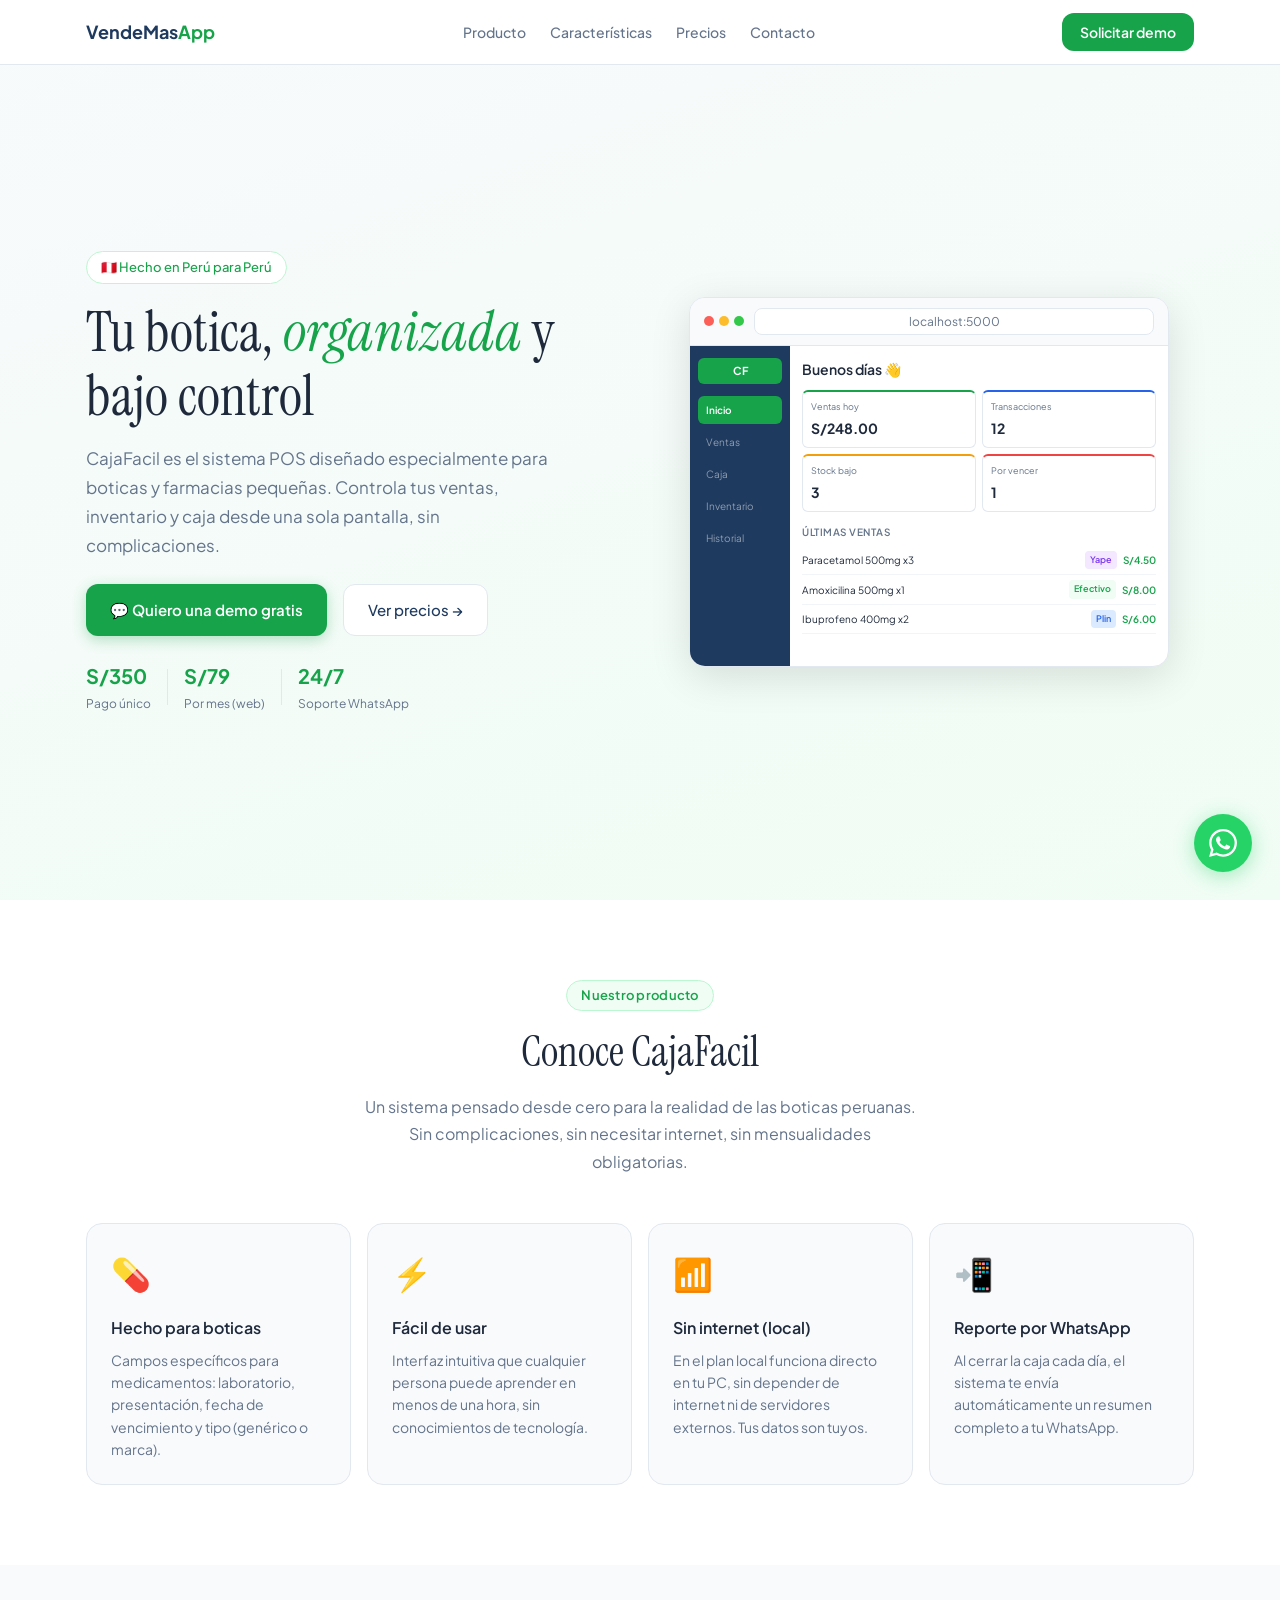
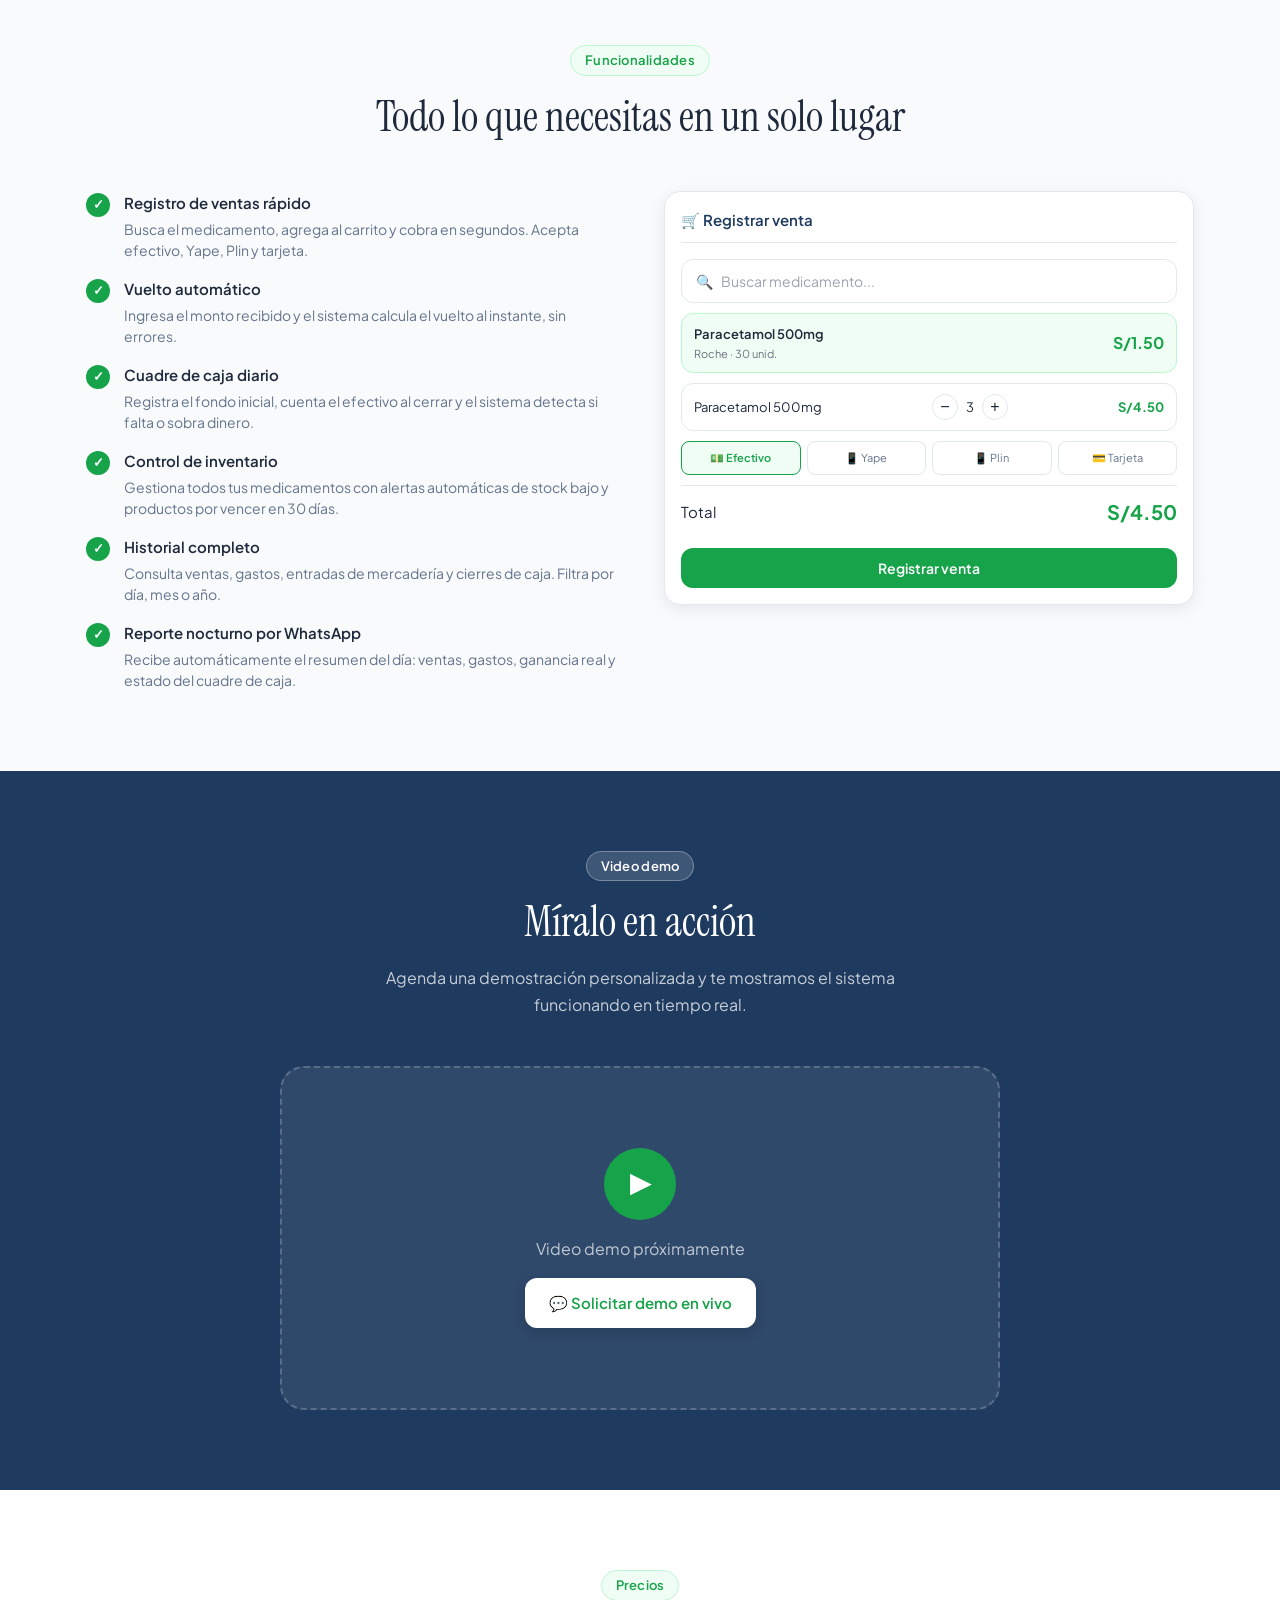
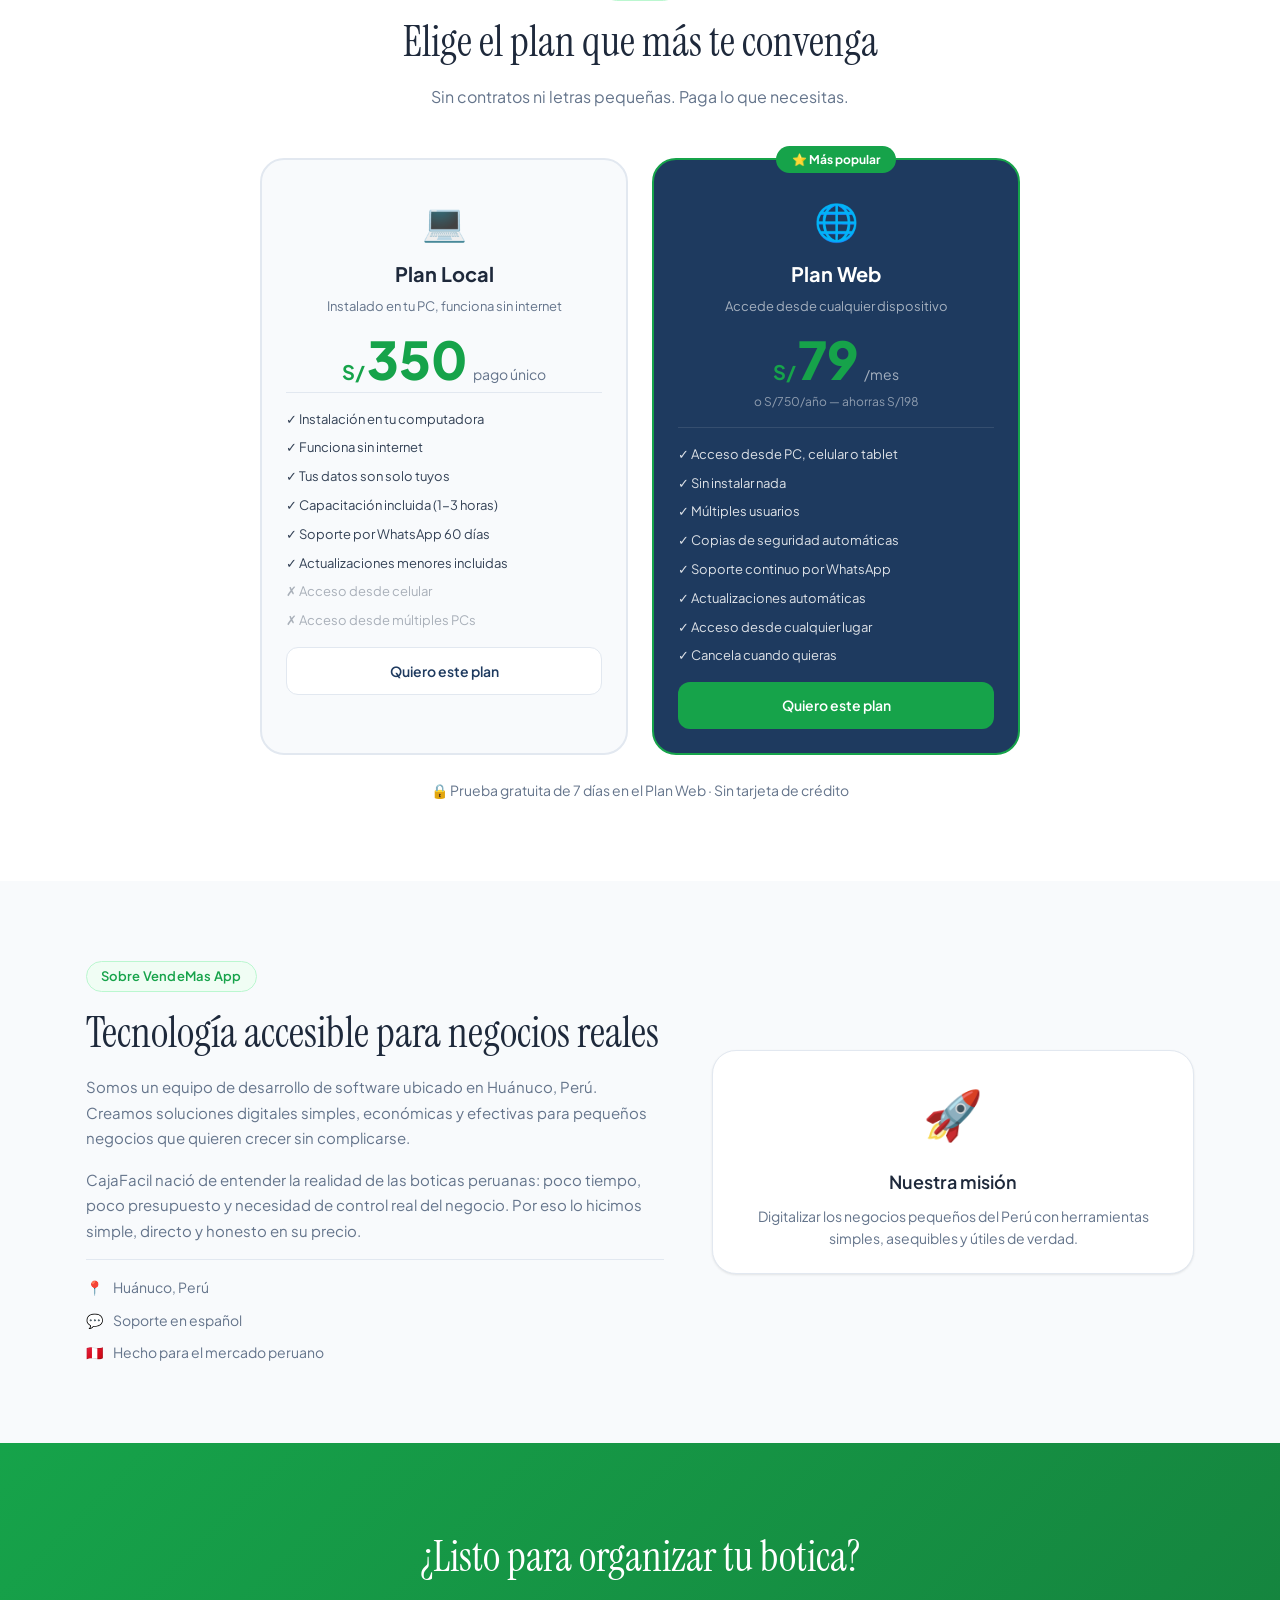
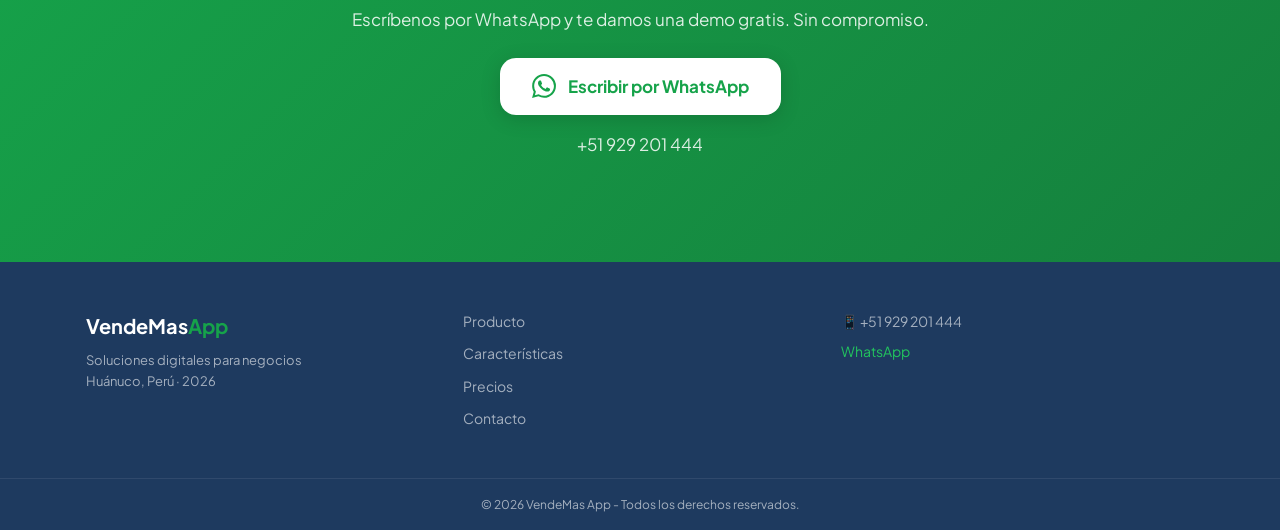
==== index.html @ 5a52ddea "Primer commit, faltan algunas modificasiones en icono, fondo, personalizacion" ====
<!DOCTYPE html>
<html lang="es">
<head>
    <!-- ============================================================
         VendeMas App — Página web principal
         Autor: Josias Rojas Alca
         Descripción: Landing page de VendeMas App para presentar
                      CajaFacil, sus características y planes.
         Última actualización: 2026
    ============================================================ -->
    <meta charset="UTF-8">
    <meta name="viewport" content="width=device-width, initial-scale=1.0">

    <!-- SEO básico -->
    <title>VendeMas App — Soluciones digitales para negocios</title>
    <meta name="description" content="CajaFacil: sistema POS para boticas y farmacias en Perú. Control de ventas, inventario, caja y reportes por WhatsApp. Desde S/350 pago único.">
    <meta name="keywords" content="sistema POS botica, farmacia, software caja, Huanuco, Peru, CajaFacil, VendeMas">
    <meta name="author" content="VendeMas App — Josias Rojas Alca">

    <!-- Open Graph (para compartir en redes sociales) -->
    <meta property="og:title" content="VendeMas App — CajaFacil para Boticas">
    <meta property="og:description" content="Sistema POS para boticas y farmacias. Control total de tu negocio desde S/350.">
    <meta property="og:type" content="website">
    <meta property="og:locale" content="es_PE">

    <!-- Fuentes de Google -->
    <link rel="preconnect" href="https://fonts.googleapis.com">
    <link rel="preconnect" href="https://fonts.gstatic.com" crossorigin>
    <link href="https://fonts.googleapis.com/css2?family=Plus+Jakarta+Sans:wght@400;500;600;700;800&family=Instrument+Serif:ital@0;1&display=swap" rel="stylesheet">

    <!-- Hoja de estilos principal -->
    <link rel="stylesheet" href="style.css">
</head>
<body>

    <!-- ============================================================
         NAVBAR — Barra de navegación fija
         Contiene: logo, links de navegación y botón de contacto
    ============================================================ -->
    <nav class="navbar" id="navbar">
        <div class="nav-contenedor">

            <!-- Logo de VendeMas -->
            <a href="#inicio" class="nav-logo">
                <img src="logo.png" alt="VendeMas App" class="nav-logo-img" onerror="this.style.display='none'">
                <span class="nav-logo-texto">VendeMas<span class="nav-logo-app">App</span></span>
            </a>

            <!-- Links de navegación (ocultos en móvil) -->
            <ul class="nav-links" id="nav-links">
                <li><a href="#producto" class="nav-link">Producto</a></li>
                <li><a href="#caracteristicas" class="nav-link">Características</a></li>
                <li><a href="#precios" class="nav-link">Precios</a></li>
                <li><a href="#contacto" class="nav-link">Contacto</a></li>
            </ul>

            <!-- Botón CTA de la navbar -->
            <a href="https://wa.me/51929201444?text=Hola%2C%20quiero%20saber%20m%C3%A1s%20sobre%20CajaFacil"
               target="_blank"
               class="nav-cta">
                Solicitar demo
            </a>

            <!-- Botón hamburguesa para móvil -->
            <button class="nav-hamburguesa" id="nav-hamburguesa" aria-label="Abrir menú">
                <span></span>
                <span></span>
                <span></span>
            </button>

        </div>
    </nav>


    <!-- ============================================================
         HERO — Sección principal de bienvenida
         Objetivo: captar atención y comunicar propuesta de valor
    ============================================================ -->
    <section class="hero" id="inicio">
        <div class="hero-contenedor">

            <!-- Texto principal -->
            <div class="hero-texto">
                <span class="hero-badge">🇵🇪 Hecho en Perú para Perú</span>
                <h1 class="hero-titulo">
                    Tu botica,
                    <span class="hero-titulo-acento">organizada</span>
                    y bajo control
                </h1>
                <p class="hero-descripcion">
                    CajaFacil es el sistema POS diseñado especialmente para boticas
                    y farmacias pequeñas. Controla tus ventas, inventario y caja
                    desde una sola pantalla, sin complicaciones.
                </p>

                <!-- Botones de acción -->
                <div class="hero-botones">
                    <a href="https://wa.me/51929201444?text=Hola%2C%20quiero%20una%20demo%20de%20CajaFacil"
                       target="_blank"
                       class="btn-primario">
                        💬 Quiero una demo gratis
                    </a>
                    <a href="#precios" class="btn-secundario">
                        Ver precios →
                    </a>
                </div>

                <!-- Estadísticas rápidas -->
                <div class="hero-stats">
                    <div class="hero-stat">
                        <strong>S/350</strong>
                        <span>Pago único</span>
                    </div>
                    <div class="hero-stat-divider"></div>
                    <div class="hero-stat">
                        <strong>S/79</strong>
                        <span>Por mes (web)</span>
                    </div>
                    <div class="hero-stat-divider"></div>
                    <div class="hero-stat">
                        <strong>24/7</strong>
                        <span>Soporte WhatsApp</span>
                    </div>
                </div>
            </div>

            <!-- Imagen / mockup del sistema -->
            <div class="hero-imagen">
                <div class="hero-mockup">
                    <!-- Barra superior del mockup -->
                    <div class="mockup-topbar">
                        <div class="mockup-dots">
                            <span></span><span></span><span></span>
                        </div>
                        <span class="mockup-url">localhost:5000</span>
                    </div>
                    <!-- Contenido del mockup -->
                    <div class="mockup-contenido">
                        <div class="mockup-sidebar">
                            <div class="mockup-logo-sm">CF</div>
                            <div class="mockup-nav-item activo">Inicio</div>
                            <div class="mockup-nav-item">Ventas</div>
                            <div class="mockup-nav-item">Caja</div>
                            <div class="mockup-nav-item">Inventario</div>
                            <div class="mockup-nav-item">Historial</div>
                        </div>
                        <div class="mockup-main">
                            <div class="mockup-header">Buenos días 👋</div>
                            <div class="mockup-cards">
                                <div class="mockup-card verde">
                                    <div class="mockup-card-label">Ventas hoy</div>
                                    <div class="mockup-card-val">S/248.00</div>
                                </div>
                                <div class="mockup-card azul">
                                    <div class="mockup-card-label">Transacciones</div>
                                    <div class="mockup-card-val">12</div>
                                </div>
                                <div class="mockup-card naranja">
                                    <div class="mockup-card-label">Stock bajo</div>
                                    <div class="mockup-card-val">3</div>
                                </div>
                                <div class="mockup-card rojo">
                                    <div class="mockup-card-label">Por vencer</div>
                                    <div class="mockup-card-val">1</div>
                                </div>
                            </div>
                            <div class="mockup-lista-titulo">Últimas ventas</div>
                            <div class="mockup-venta">
                                <span>Paracetamol 500mg x3</span>
                                <span class="mockup-badge yape">Yape</span>
                                <span class="mockup-monto">S/4.50</span>
                            </div>
                            <div class="mockup-venta">
                                <span>Amoxicilina 500mg x1</span>
                                <span class="mockup-badge ef">Efectivo</span>
                                <span class="mockup-monto">S/8.00</span>
                            </div>
                            <div class="mockup-venta">
                                <span>Ibuprofeno 400mg x2</span>
                                <span class="mockup-badge plin">Plin</span>
                                <span class="mockup-monto">S/6.00</span>
                            </div>
                        </div>
                    </div>
                </div>
                <!-- Efecto de brillo detrás del mockup -->
                <div class="hero-glow"></div>
            </div>

        </div>
    </section>


    <!-- ============================================================
         PRODUCTO — Qué es CajaFacil y para quién es
    ============================================================ -->
    <section class="producto" id="producto">
        <div class="seccion-contenedor">

            <div class="seccion-encabezado">
                <span class="seccion-badge">Nuestro producto</span>
                <h2 class="seccion-titulo">Conoce CajaFacil</h2>
                <p class="seccion-descripcion">
                    Un sistema pensado desde cero para la realidad de las boticas peruanas.
                    Sin complicaciones, sin necesitar internet, sin mensualidades obligatorias.
                </p>
            </div>

            <!-- Cards de beneficios principales -->
            <div class="producto-grid">

                <div class="producto-card">
                    <div class="producto-icono">💊</div>
                    <h3>Hecho para boticas</h3>
                    <p>Campos específicos para medicamentos: laboratorio, presentación, fecha de vencimiento y tipo (genérico o marca).</p>
                </div>

                <div class="producto-card">
                    <div class="producto-icono">⚡</div>
                    <h3>Fácil de usar</h3>
                    <p>Interfaz intuitiva que cualquier persona puede aprender en menos de una hora, sin conocimientos de tecnología.</p>
                </div>

                <div class="producto-card">
                    <div class="producto-icono">📶</div>
                    <h3>Sin internet (local)</h3>
                    <p>En el plan local funciona directo en tu PC, sin depender de internet ni de servidores externos. Tus datos son tuyos.</p>
                </div>

                <div class="producto-card">
                    <div class="producto-icono">📲</div>
                    <h3>Reporte por WhatsApp</h3>
                    <p>Al cerrar la caja cada día, el sistema te envía automáticamente un resumen completo a tu WhatsApp.</p>
                </div>

            </div>

        </div>
    </section>


    <!-- ============================================================
         CARACTERÍSTICAS — Lista detallada de funciones
    ============================================================ -->
    <section class="caracteristicas" id="caracteristicas">
        <div class="seccion-contenedor">

            <div class="seccion-encabezado">
                <span class="seccion-badge">Funcionalidades</span>
                <h2 class="seccion-titulo">Todo lo que necesitas en un solo lugar</h2>
            </div>

            <div class="features-grid">

                <!-- Columna izquierda: lista de features -->
                <div class="features-lista">

                    <div class="feature-item">
                        <div class="feature-check">✓</div>
                        <div>
                            <h4>Registro de ventas rápido</h4>
                            <p>Busca el medicamento, agrega al carrito y cobra en segundos. Acepta efectivo, Yape, Plin y tarjeta.</p>
                        </div>
                    </div>

                    <div class="feature-item">
                        <div class="feature-check">✓</div>
                        <div>
                            <h4>Vuelto automático</h4>
                            <p>Ingresa el monto recibido y el sistema calcula el vuelto al instante, sin errores.</p>
                        </div>
                    </div>

                    <div class="feature-item">
                        <div class="feature-check">✓</div>
                        <div>
                            <h4>Cuadre de caja diario</h4>
                            <p>Registra el fondo inicial, cuenta el efectivo al cerrar y el sistema detecta si falta o sobra dinero.</p>
                        </div>
                    </div>

                    <div class="feature-item">
                        <div class="feature-check">✓</div>
                        <div>
                            <h4>Control de inventario</h4>
                            <p>Gestiona todos tus medicamentos con alertas automáticas de stock bajo y productos por vencer en 30 días.</p>
                        </div>
                    </div>

                    <div class="feature-item">
                        <div class="feature-check">✓</div>
                        <div>
                            <h4>Historial completo</h4>
                            <p>Consulta ventas, gastos, entradas de mercadería y cierres de caja. Filtra por día, mes o año.</p>
                        </div>
                    </div>

                    <div class="feature-item">
                        <div class="feature-check">✓</div>
                        <div>
                            <h4>Reporte nocturno por WhatsApp</h4>
                            <p>Recibe automáticamente el resumen del día: ventas, gastos, ganancia real y estado del cuadre de caja.</p>
                        </div>
                    </div>

                </div>

                <!-- Columna derecha: mockup de ventas -->
                <div class="features-mockup">
                    <div class="fm-contenedor">
                        <div class="fm-titulo">🛒 Registrar venta</div>
                        <div class="fm-buscador">
                            <span>🔍</span>
                            <span style="color:#9ca3af">Buscar medicamento...</span>
                        </div>
                        <div class="fm-resultado">
                            <div>
                                <div style="font-weight:600;font-size:13px">Paracetamol 500mg</div>
                                <div style="font-size:11px;color:#6b7280">Roche · 30 unid.</div>
                            </div>
                            <span style="color:#16a34a;font-weight:700">S/1.50</span>
                        </div>
                        <div class="fm-carrito">
                            <div class="fm-item">
                                <span>Paracetamol 500mg</span>
                                <div class="fm-controles">
                                    <button>−</button>
                                    <span>3</span>
                                    <button>+</button>
                                </div>
                                <span style="color:#16a34a;font-weight:700">S/4.50</span>
                            </div>
                        </div>
                        <div class="fm-metodos">
                            <div class="fm-metodo activo">💵 Efectivo</div>
                            <div class="fm-metodo">📱 Yape</div>
                            <div class="fm-metodo">📱 Plin</div>
                            <div class="fm-metodo">💳 Tarjeta</div>
                        </div>
                        <div class="fm-total">
                            <span>Total</span>
                            <strong>S/4.50</strong>
                        </div>
                        <button class="fm-btn">Registrar venta</button>
                    </div>
                </div>

            </div>
        </div>
    </section>


    <!-- ============================================================
         DEMO — Sección de video (placeholder hasta tener video)
    ============================================================ -->
    <section class="demo" id="demo">
        <div class="seccion-contenedor">

            <div class="seccion-encabezado claro">
                <span class="seccion-badge claro">Video demo</span>
                <h2 class="seccion-titulo claro">Míralo en acción</h2>
                <p class="seccion-descripcion claro">
                    Agenda una demostración personalizada y te mostramos
                    el sistema funcionando en tiempo real.
                </p>
            </div>

            <!-- Placeholder del video -->
            <div class="demo-video-wrapper">
                <div class="demo-video-placeholder">
                    <div class="demo-play">▶</div>
                    <p>Video demo próximamente</p>
                    <a href="https://wa.me/51929201444?text=Hola%2C%20quiero%20ver%20una%20demo%20de%20CajaFacil"
                       target="_blank"
                       class="btn-primario claro">
                        💬 Solicitar demo en vivo
                    </a>
                </div>
            </div>

        </div>
    </section>


    <!-- ============================================================
         PRECIOS — Planes disponibles
         Plan Local (pago único) y Plan Web (mensualidad)
    ============================================================ -->
    <section class="precios" id="precios">
        <div class="seccion-contenedor">

            <div class="seccion-encabezado">
                <span class="seccion-badge">Precios</span>
                <h2 class="seccion-titulo">Elige el plan que más te convenga</h2>
                <p class="seccion-descripcion">
                    Sin contratos ni letras pequeñas. Paga lo que necesitas.
                </p>
            </div>

            <div class="precios-grid">

                <!-- Plan Local -->
                <div class="plan-card">
                    <div class="plan-header">
                        <span class="plan-icono">💻</span>
                        <h3 class="plan-nombre">Plan Local</h3>
                        <p class="plan-descripcion">Instalado en tu PC, funciona sin internet</p>
                    </div>
                    <div class="plan-precio">
                        <span class="plan-moneda">S/</span>
                        <span class="plan-monto">350</span>
                        <span class="plan-periodo">pago único</span>
                    </div>
                    <ul class="plan-features">
                        <li>✓ Instalación en tu computadora</li>
                        <li>✓ Funciona sin internet</li>
                        <li>✓ Tus datos son solo tuyos</li>
                        <li>✓ Capacitación incluida (1-3 horas)</li>
                        <li>✓ Soporte por WhatsApp 60 días</li>
                        <li>✓ Actualizaciones menores incluidas</li>
                        <li class="plan-feature-no">✗ Acceso desde celular</li>
                        <li class="plan-feature-no">✗ Acceso desde múltiples PCs</li>
                    </ul>
                    <a href="https://wa.me/51929201444?text=Hola%2C%20quiero%20el%20Plan%20Local%20de%20CajaFacil"
                       target="_blank"
                       class="plan-btn secundario">
                        Quiero este plan
                    </a>
                </div>

                <!-- Plan Web (destacado) -->
                <div class="plan-card destacado">
                    <div class="plan-popular">⭐ Más popular</div>
                    <div class="plan-header">
                        <span class="plan-icono">🌐</span>
                        <h3 class="plan-nombre">Plan Web</h3>
                        <p class="plan-descripcion">Accede desde cualquier dispositivo</p>
                    </div>
                    <div class="plan-precio">
                        <span class="plan-moneda">S/</span>
                        <span class="plan-monto">79</span>
                        <span class="plan-periodo">/mes</span>
                    </div>
                    <div class="plan-anual">o S/750/año — ahorras S/198</div>
                    <ul class="plan-features">
                        <li>✓ Acceso desde PC, celular o tablet</li>
                        <li>✓ Sin instalar nada</li>
                        <li>✓ Múltiples usuarios</li>
                        <li>✓ Copias de seguridad automáticas</li>
                        <li>✓ Soporte continuo por WhatsApp</li>
                        <li>✓ Actualizaciones automáticas</li>
                        <li>✓ Acceso desde cualquier lugar</li>
                        <li>✓ Cancela cuando quieras</li>
                    </ul>
                    <a href="https://wa.me/51929201444?text=Hola%2C%20quiero%20el%20Plan%20Web%20de%20CajaFacil"
                       target="_blank"
                       class="plan-btn primario">
                        Quiero este plan
                    </a>
                </div>

            </div>

            <!-- Nota de garantía -->
            <p class="precios-garantia">
                🔒 Prueba gratuita de 7 días en el Plan Web · Sin tarjeta de crédito
            </p>

        </div>
    </section>


    <!-- ============================================================
         SOBRE NOSOTROS — Quiénes somos
    ============================================================ -->
    <section class="nosotros" id="nosotros">
        <div class="seccion-contenedor">
            <div class="nosotros-grid">

                <div class="nosotros-texto">
                    <span class="seccion-badge">Sobre VendeMas App</span>
                    <h2 class="seccion-titulo">Tecnología accesible para negocios reales</h2>
                    <p>
                        Somos un equipo de desarrollo de software ubicado en Huánuco, Perú.
                        Creamos soluciones digitales simples, económicas y efectivas para
                        pequeños negocios que quieren crecer sin complicarse.
                    </p>
                    <p style="margin-top:16px">
                        CajaFacil nació de entender la realidad de las boticas peruanas:
                        poco tiempo, poco presupuesto y necesidad de control real del negocio.
                        Por eso lo hicimos simple, directo y honesto en su precio.
                    </p>
                    <div class="nosotros-datos">
                        <div class="nosotros-dato">
                            <strong>📍</strong>
                            <span>Huánuco, Perú</span>
                        </div>
                        <div class="nosotros-dato">
                            <strong>💬</strong>
                            <span>Soporte en español</span>
                        </div>
                        <div class="nosotros-dato">
                            <strong>🇵🇪</strong>
                            <span>Hecho para el mercado peruano</span>
                        </div>
                    </div>
                </div>

                <div class="nosotros-visual">
                    <div class="nosotros-card">
                        <div class="nosotros-card-icono">🚀</div>
                        <h4>Nuestra misión</h4>
                        <p>Digitalizar los negocios pequeños del Perú con herramientas simples, asequibles y útiles de verdad.</p>
                    </div>
                </div>

            </div>
        </div>
    </section>


    <!-- ============================================================
         CTA FINAL — Llamada a la acción principal
    ============================================================ -->
    <section class="cta-final" id="contacto">
        <div class="seccion-contenedor">
            <div class="cta-contenido">
                <h2>¿Listo para organizar tu botica?</h2>
                <p>Escríbenos por WhatsApp y te damos una demo gratis. Sin compromiso.</p>
                <a href="https://wa.me/51929201444?text=Hola%2C%20quiero%20saber%20m%C3%A1s%20sobre%20CajaFacil%20para%20mi%20botica"
                   target="_blank"
                   class="cta-whatsapp">
                    <svg width="24" height="24" viewBox="0 0 24 24" fill="currentColor">
                        <path d="M17.472 14.382c-.297-.149-1.758-.867-2.03-.967-.273-.099-.471-.148-.67.15-.197.297-.767.966-.94 1.164-.173.199-.347.223-.644.075-.297-.15-1.255-.463-2.39-1.475-.883-.788-1.48-1.761-1.653-2.059-.173-.297-.018-.458.13-.606.134-.133.298-.347.446-.52.149-.174.198-.298.298-.497.099-.198.05-.371-.025-.52-.075-.149-.669-1.612-.916-2.207-.242-.579-.487-.5-.669-.51-.173-.008-.371-.01-.57-.01-.198 0-.52.074-.792.372-.272.297-1.04 1.016-1.04 2.479 0 1.462 1.065 2.875 1.213 3.074.149.198 2.096 3.2 5.077 4.487.709.306 1.262.489 1.694.625.712.227 1.36.195 1.871.118.571-.085 1.758-.719 2.006-1.413.248-.694.248-1.289.173-1.413-.074-.124-.272-.198-.57-.347m-5.421 7.403h-.004a9.87 9.87 0 01-5.031-1.378l-.361-.214-3.741.982.998-3.648-.235-.374a9.86 9.86 0 01-1.51-5.26c.001-5.45 4.436-9.884 9.888-9.884 2.64 0 5.122 1.03 6.988 2.898a9.825 9.825 0 012.893 6.994c-.003 5.45-4.437 9.884-9.885 9.884m8.413-18.297A11.815 11.815 0 0012.05 0C5.495 0 .16 5.335.157 11.892c0 2.096.547 4.142 1.588 5.945L.057 24l6.305-1.654a11.882 11.882 0 005.683 1.448h.005c6.554 0 11.89-5.335 11.893-11.893a11.821 11.821 0 00-3.48-8.413z"/>
                    </svg>
                    Escribir por WhatsApp
                </a>
                <p class="cta-numero">+51 929 201 444</p>
            </div>
        </div>
    </section>


    <!-- ============================================================
         FOOTER — Pie de página
    ============================================================ -->
    <footer class="footer">
        <div class="footer-contenedor">

            <div class="footer-marca">
                <span class="footer-logo">VendeMas<span>App</span></span>
                <p>Soluciones digitales para negocios</p>
                <p>Huánuco, Perú · 2026</p>
            </div>

            <div class="footer-links">
                <a href="#producto">Producto</a>
                <a href="#caracteristicas">Características</a>
                <a href="#precios">Precios</a>
                <a href="#contacto">Contacto</a>
            </div>

            <div class="footer-contacto">
                <p>📱 +51 929 201 444</p>
                <a href="https://wa.me/51929201444" target="_blank">WhatsApp</a>
            </div>

        </div>
        <div class="footer-copy">
            <p>© 2026 VendeMas App - Todos los derechos reservados.</p>
        </div>
    </footer>


    <!-- Botón flotante de WhatsApp (siempre visible) -->
    <a href="https://wa.me/51929201444?text=Hola%2C%20quiero%20saber%20m%C3%A1s%20sobre%20CajaFacil"
       target="_blank"
       class="whatsapp-flotante"
       aria-label="Contactar por WhatsApp">
        <svg width="28" height="28" viewBox="0 0 24 24" fill="white">
            <path d="M17.472 14.382c-.297-.149-1.758-.867-2.03-.967-.273-.099-.471-.148-.67.15-.197.297-.767.966-.94 1.164-.173.199-.347.223-.644.075-.297-.15-1.255-.463-2.39-1.475-.883-.788-1.48-1.761-1.653-2.059-.173-.297-.018-.458.13-.606.134-.133.298-.347.446-.52.149-.174.198-.298.298-.497.099-.198.05-.371-.025-.52-.075-.149-.669-1.612-.916-2.207-.242-.579-.487-.5-.669-.51-.173-.008-.371-.01-.57-.01-.198 0-.52.074-.792.372-.272.297-1.04 1.016-1.04 2.479 0 1.462 1.065 2.875 1.213 3.074.149.198 2.096 3.2 5.077 4.487.709.306 1.262.489 1.694.625.712.227 1.36.195 1.871.118.571-.085 1.758-.719 2.006-1.413.248-.694.248-1.289.173-1.413-.074-.124-.272-.198-.57-.347m-5.421 7.403h-.004a9.87 9.87 0 01-5.031-1.378l-.361-.214-3.741.982.998-3.648-.235-.374a9.86 9.86 0 01-1.51-5.26c.001-5.45 4.436-9.884 9.888-9.884 2.64 0 5.122 1.03 6.988 2.898a9.825 9.825 0 012.893 6.994c-.003 5.45-4.437 9.884-9.885 9.884m8.413-18.297A11.815 11.815 0 0012.05 0C5.495 0 .16 5.335.157 11.892c0 2.096.547 4.142 1.588 5.945L.057 24l6.305-1.654a11.882 11.882 0 005.683 1.448h.005c6.554 0 11.89-5.335 11.893-11.893a11.821 11.821 0 00-3.48-8.413z"/>
        </svg>
    </a>

    <!-- Script principal -->
    <script src="script.js"></script>

</body>
</html>
---- style.css ----
/* ============================================================
   VendeMas App — Hoja de estilos principal
   Autor: Josias Rojas Alca
   Descripción: Estilos para la landing page de VendeMas App
   Paleta: Verde (#16a34a) + Blanco + Azul marino (#1e3a5f)
   Fuentes: Plus Jakarta Sans (cuerpo) + Instrument Serif (títulos)
============================================================ */


/* ============================================================
   VARIABLES GLOBALES
   Centraliza colores, fuentes y espaciados para fácil mantenimiento
============================================================ */
:root {
    /* Colores principales */
    --verde          : #16a34a;
    --verde-claro    : #22c55e;
    --verde-suave    : #f0fdf4;
    --verde-borde    : #bbf7d0;
    --azul           : #1e3a5f;
    --azul-claro     : #2563eb;
    --blanco         : #ffffff;
    --gris-fondo     : #f8fafc;
    --gris-claro     : #f1f5f9;
    --gris-borde     : #e2e8f0;
    --gris-texto     : #64748b;
    --texto          : #1e293b;
    --texto-claro    : #334155;

    /* Fuentes */
    --fuente-body    : 'Plus Jakarta Sans', sans-serif;
    --fuente-titulo  : 'Instrument Serif', serif;

    /* Espaciados */
    --espacio-xs     : 8px;
    --espacio-sm     : 16px;
    --espacio-md     : 24px;
    --espacio-lg     : 48px;
    --espacio-xl     : 80px;

    /* Bordes */
    --radio-sm       : 8px;
    --radio-md       : 12px;
    --radio-lg       : 16px;
    --radio-xl       : 24px;

    /* Sombras */
    --sombra-sm      : 0 1px 3px rgba(0,0,0,0.06), 0 1px 2px rgba(0,0,0,0.04);
    --sombra-md      : 0 4px 16px rgba(0,0,0,0.08);
    --sombra-lg      : 0 10px 40px rgba(0,0,0,0.12);

    /* Ancho máximo del contenido */
    --max-ancho      : 1140px;
}


/* ============================================================
   RESET Y BASE
============================================================ */
*, *::before, *::after {
    box-sizing : border-box;
    margin     : 0;
    padding    : 0;
}

html {
    font-size         : 16px;
    scroll-behavior   : smooth;
    -webkit-text-size-adjust: 100%;
}

body {
    font-family : var(--fuente-body);
    background  : var(--blanco);
    color       : var(--texto);
    line-height : 1.6;
    overflow-x  : hidden;
}

/* Imágenes responsivas por defecto */
img {
    max-width : 100%;
    height    : auto;
    display   : block;
}

/* Links sin subrayado por defecto */
a {
    text-decoration : none;
    color           : inherit;
}

/* Listas sin estilos por defecto */
ul { list-style: none; }


/* ============================================================
   UTILIDADES GLOBALES
============================================================ */

/* Contenedor centrado con ancho máximo */
.seccion-contenedor {
    max-width : var(--max-ancho);
    margin    : 0 auto;
    padding   : 0 var(--espacio-sm);
}

/* Encabezado de sección centrado */
.seccion-encabezado {
    text-align    : center;
    margin-bottom : var(--espacio-lg);
}

.seccion-badge {
    display         : inline-block;
    background      : var(--verde-suave);
    color           : var(--verde);
    border          : 1px solid var(--verde-borde);
    padding         : 4px 14px;
    border-radius   : 20px;
    font-size       : 13px;
    font-weight     : 600;
    margin-bottom   : var(--espacio-sm);
    letter-spacing  : 0.02em;
}

/* Versión clara para fondos oscuros */
.seccion-badge.claro {
    background : rgba(255,255,255,0.15);
    color      : white;
    border     : 1px solid rgba(255,255,255,0.3);
}

.seccion-titulo {
    font-family   : var(--fuente-titulo);
    font-size     : clamp(28px, 4vw, 42px);
    font-weight   : 400;
    color         : var(--texto);
    line-height   : 1.2;
    margin-bottom : var(--espacio-sm);
}

.seccion-titulo.claro { color: white; }

.seccion-descripcion {
    font-size  : 16px;
    color      : var(--gris-texto);
    max-width  : 560px;
    margin     : 0 auto;
    line-height: 1.7;
}

.seccion-descripcion.claro { color: rgba(255,255,255,0.75); }


/* ============================================================
   NAVBAR — Barra de navegación
============================================================ */
.navbar {
    position         : fixed;
    top              : 0;
    left             : 0;
    right            : 0;
    z-index          : 1000;
    background       : rgba(255,255,255,0.95);
    backdrop-filter  : blur(12px);
    border-bottom    : 1px solid var(--gris-borde);
    transition       : box-shadow 0.3s;
}

/* Sombra cuando se hace scroll */
.navbar.scrolled {
    box-shadow : var(--sombra-md);
}

.nav-contenedor {
    max-width       : var(--max-ancho);
    margin          : 0 auto;
    padding         : 0 var(--espacio-sm);
    height          : 64px;
    display         : flex;
    align-items     : center;
    justify-content : space-between;
    gap             : var(--espacio-md);
}

/* Logo */
.nav-logo {
    display     : flex;
    align-items : center;
    gap         : 10px;
    font-size   : 18px;
    font-weight : 700;
    color       : var(--azul);
    flex-shrink : 0;
}

.nav-logo-img {
    width  : 32px;
    height : 32px;
    object-fit: contain;
}

.nav-logo-app {
    color : var(--verde);
}

/* Links de navegación */
.nav-links {
    display    : flex;
    align-items: center;
    gap        : var(--espacio-md);
}

.nav-link {
    font-size   : 14px;
    font-weight : 500;
    color       : var(--gris-texto);
    transition  : color 0.2s;
}

.nav-link:hover { color: var(--verde); }

/* Botón CTA de la navbar */
.nav-cta {
    background    : var(--verde);
    color         : white;
    padding       : 8px 18px;
    border-radius : var(--radio-md);
    font-size     : 14px;
    font-weight   : 600;
    transition    : background 0.2s, transform 0.1s;
    flex-shrink   : 0;
}

.nav-cta:hover {
    background : var(--verde-claro);
    transform  : translateY(-1px);
}

/* Hamburguesa (solo móvil) */
.nav-hamburguesa {
    display        : none;
    flex-direction : column;
    gap            : 5px;
    background     : none;
    border         : none;
    cursor         : pointer;
    padding        : 4px;
}

.nav-hamburguesa span {
    display       : block;
    width         : 22px;
    height        : 2px;
    background    : var(--texto);
    border-radius : 2px;
    transition    : all 0.3s;
}


/* ============================================================
   HERO — Sección principal
============================================================ */
.hero {
    padding-top : 64px; /* Compensa la navbar fija */
    background  : linear-gradient(160deg, var(--gris-fondo) 0%, var(--verde-suave) 100%);
    min-height  : 100vh;
    display     : flex;
    align-items : center;
}

.hero-contenedor {
    max-width       : var(--max-ancho);
    margin          : 0 auto;
    padding         : var(--espacio-xl) var(--espacio-sm);
    display         : grid;
    grid-template-columns: 1fr 1fr;
    gap             : var(--espacio-lg);
    align-items     : center;
}

/* Badge superior */
.hero-badge {
    display       : inline-block;
    background    : white;
    border        : 1px solid var(--verde-borde);
    color         : var(--verde);
    padding       : 5px 14px;
    border-radius : 20px;
    font-size     : 13px;
    font-weight   : 500;
    margin-bottom : var(--espacio-sm);
}

/* Título principal */
.hero-titulo {
    font-family   : var(--fuente-titulo);
    font-size     : clamp(36px, 5vw, 56px);
    font-weight   : 400;
    line-height   : 1.15;
    color         : var(--texto);
    margin-bottom : var(--espacio-sm);
}

.hero-titulo-acento {
    color              : var(--verde);
    font-style         : italic;
}

/* Descripción */
.hero-descripcion {
    font-size     : 17px;
    color         : var(--gris-texto);
    line-height   : 1.7;
    margin-bottom : var(--espacio-md);
    max-width     : 480px;
}

/* Botones del hero */
.hero-botones {
    display       : flex;
    gap           : var(--espacio-sm);
    margin-bottom : var(--espacio-md);
    flex-wrap     : wrap;
}

/* Botón primario reutilizable */
.btn-primario {
    display       : inline-flex;
    align-items   : center;
    gap           : 8px;
    background    : var(--verde);
    color         : white;
    padding       : 13px 24px;
    border-radius : var(--radio-md);
    font-size     : 15px;
    font-weight   : 600;
    transition    : background 0.2s, transform 0.15s, box-shadow 0.2s;
    box-shadow    : 0 4px 14px rgba(22, 163, 74, 0.3);
}

.btn-primario:hover {
    background : var(--verde-claro);
    transform  : translateY(-2px);
    box-shadow : 0 6px 20px rgba(22, 163, 74, 0.4);
}

/* Versión clara para fondos verdes */
.btn-primario.claro {
    background : white;
    color      : var(--verde);
    box-shadow : 0 4px 14px rgba(0,0,0,0.15);
}

/* Botón secundario reutilizable */
.btn-secundario {
    display       : inline-flex;
    align-items   : center;
    gap           : 6px;
    background    : white;
    color         : var(--azul);
    padding       : 13px 24px;
    border-radius : var(--radio-md);
    font-size     : 15px;
    font-weight   : 500;
    border        : 1.5px solid var(--gris-borde);
    transition    : all 0.2s;
}

.btn-secundario:hover {
    border-color : var(--verde);
    color        : var(--verde);
    transform    : translateY(-1px);
}

/* Stats debajo de los botones */
.hero-stats {
    display     : flex;
    align-items : center;
    gap         : var(--espacio-sm);
    flex-wrap   : wrap;
}

.hero-stat {
    display        : flex;
    flex-direction : column;
    gap            : 2px;
}

.hero-stat strong {
    font-size   : 20px;
    font-weight : 700;
    color       : var(--verde);
}

.hero-stat span {
    font-size : 12px;
    color     : var(--gris-texto);
}

.hero-stat-divider {
    width      : 1px;
    height     : 36px;
    background : var(--gris-borde);
}

/* Imagen / mockup del hero */
.hero-imagen {
    position : relative;
    display  : flex;
    justify-content: center;
}

/* Mockup del sistema */
.hero-mockup {
    background    : white;
    border-radius : var(--radio-lg);
    box-shadow    : var(--sombra-lg);
    overflow      : hidden;
    width         : 100%;
    max-width     : 480px;
    border        : 1px solid var(--gris-borde);
    position      : relative;
    z-index       : 1;
}

.mockup-topbar {
    background  : var(--gris-fondo);
    padding     : 10px 14px;
    display     : flex;
    align-items : center;
    gap         : 10px;
    border-bottom: 1px solid var(--gris-borde);
}

.mockup-dots {
    display : flex;
    gap     : 5px;
}

.mockup-dots span {
    width         : 10px;
    height        : 10px;
    border-radius : 50%;
    background    : var(--gris-borde);
}

.mockup-dots span:nth-child(1) { background: #fc5f57; }
.mockup-dots span:nth-child(2) { background: #fdbc2c; }
.mockup-dots span:nth-child(3) { background: #34c84a; }

.mockup-url {
    font-size : 12px;
    color     : var(--gris-texto);
    background: white;
    padding   : 3px 10px;
    border-radius: var(--radio-sm);
    border    : 1px solid var(--gris-borde);
    flex      : 1;
    text-align: center;
}

.mockup-contenido {
    display : flex;
    height  : 320px;
}

/* Sidebar del mockup */
.mockup-sidebar {
    width      : 100px;
    background : var(--azul);
    padding    : 12px 8px;
    display    : flex;
    flex-direction: column;
    gap        : 4px;
    flex-shrink: 0;
}

.mockup-logo-sm {
    background    : var(--verde);
    color         : white;
    font-size     : 11px;
    font-weight   : 700;
    padding       : 4px 6px;
    border-radius : 6px;
    text-align    : center;
    margin-bottom : 8px;
}

.mockup-nav-item {
    font-size     : 10px;
    color         : rgba(255,255,255,0.5);
    padding       : 6px 8px;
    border-radius : 6px;
    cursor        : pointer;
}

.mockup-nav-item.activo {
    background : var(--verde);
    color      : white;
    font-weight: 600;
}

/* Área principal del mockup */
.mockup-main {
    flex    : 1;
    padding : 12px;
    overflow: hidden;
}

.mockup-header {
    font-size     : 14px;
    font-weight   : 600;
    color         : var(--texto);
    margin-bottom : 10px;
}

.mockup-cards {
    display               : grid;
    grid-template-columns : 1fr 1fr;
    gap                   : 6px;
    margin-bottom         : 12px;
}

.mockup-card {
    padding       : 8px;
    border-radius : 6px;
    border        : 1px solid var(--gris-borde);
}

.mockup-card.verde { border-top: 2px solid var(--verde); }
.mockup-card.azul  { border-top: 2px solid var(--azul-claro); }
.mockup-card.naranja{ border-top: 2px solid #f59e0b; }
.mockup-card.rojo  { border-top: 2px solid #ef4444; }

.mockup-card-label {
    font-size : 9px;
    color     : var(--gris-texto);
}

.mockup-card-val {
    font-size   : 14px;
    font-weight : 700;
    color       : var(--texto);
    margin-top  : 2px;
}

.mockup-lista-titulo {
    font-size     : 10px;
    font-weight   : 600;
    color         : var(--gris-texto);
    text-transform: uppercase;
    letter-spacing: 0.05em;
    margin-bottom : 6px;
}

.mockup-venta {
    display         : flex;
    justify-content : space-between;
    align-items     : center;
    padding         : 5px 0;
    border-bottom   : 1px solid var(--gris-claro);
    font-size       : 10px;
    gap             : 6px;
}

.mockup-venta span:first-child {
    flex      : 1;
    color     : var(--texto);
    white-space: nowrap;
    overflow  : hidden;
    text-overflow: ellipsis;
}

.mockup-badge {
    font-size     : 9px;
    padding       : 2px 5px;
    border-radius : 4px;
    font-weight   : 600;
    white-space   : nowrap;
}

.mockup-badge.yape { background: #f3e8ff; color: #7c3aed; }
.mockup-badge.ef   { background: var(--verde-suave); color: var(--verde); }
.mockup-badge.plin { background: #dbeafe; color: var(--azul-claro); }

.mockup-monto {
    font-weight : 600;
    color       : var(--verde);
    white-space : nowrap;
}

/* Brillo detrás del mockup */
.hero-glow {
    position      : absolute;
    width         : 300px;
    height        : 300px;
    background    : radial-gradient(circle, rgba(22,163,74,0.15) 0%, transparent 70%);
    border-radius : 50%;
    top           : 50%;
    left          : 50%;
    transform     : translate(-50%, -50%);
    z-index       : 0;
    pointer-events: none;
}


/* ============================================================
   PRODUCTO — Qué es CajaFacil
============================================================ */
.producto {
    padding : var(--espacio-xl) 0;
    background: white;
}

.producto-grid {
    display               : grid;
    grid-template-columns : repeat(4, 1fr);
    gap                   : var(--espacio-sm);
}

.producto-card {
    background    : var(--gris-fondo);
    border        : 1px solid var(--gris-borde);
    border-radius : var(--radio-lg);
    padding       : var(--espacio-md);
    transition    : transform 0.2s, box-shadow 0.2s, border-color 0.2s;
}

.producto-card:hover {
    transform     : translateY(-4px);
    box-shadow    : var(--sombra-md);
    border-color  : var(--verde-borde);
}

.producto-icono {
    font-size     : 32px;
    margin-bottom : var(--espacio-sm);
}

.producto-card h3 {
    font-size     : 16px;
    font-weight   : 600;
    color         : var(--texto);
    margin-bottom : 8px;
}

.producto-card p {
    font-size  : 14px;
    color      : var(--gris-texto);
    line-height: 1.6;
}


/* ============================================================
   CARACTERÍSTICAS — Lista de funciones
============================================================ */
.caracteristicas {
    padding    : var(--espacio-xl) 0;
    background : var(--gris-fondo);
}

.features-grid {
    display               : grid;
    grid-template-columns : 1fr 1fr;
    gap                   : var(--espacio-lg);
    align-items           : start;
}

/* Lista de features */
.features-lista {
    display        : flex;
    flex-direction : column;
    gap            : var(--espacio-sm);
}

.feature-item {
    display    : flex;
    gap        : 14px;
    align-items: flex-start;
}

.feature-check {
    width          : 24px;
    height         : 24px;
    background     : var(--verde);
    color          : white;
    border-radius  : 50%;
    display        : flex;
    align-items    : center;
    justify-content: center;
    font-size      : 13px;
    font-weight    : 700;
    flex-shrink    : 0;
    margin-top     : 2px;
}

.feature-item h4 {
    font-size     : 15px;
    font-weight   : 600;
    color         : var(--texto);
    margin-bottom : 4px;
}

.feature-item p {
    font-size  : 14px;
    color      : var(--gris-texto);
    line-height: 1.5;
}

/* Mockup de ventas */
.features-mockup {
    position : sticky;
    top      : 80px;
}

.fm-contenedor {
    background    : white;
    border        : 1px solid var(--gris-borde);
    border-radius : var(--radio-lg);
    padding       : var(--espacio-sm);
    box-shadow    : var(--sombra-md);
}

.fm-titulo {
    font-size     : 15px;
    font-weight   : 600;
    color         : var(--azul);
    margin-bottom : var(--espacio-sm);
    padding-bottom: 10px;
    border-bottom : 1px solid var(--gris-borde);
}

.fm-buscador {
    display       : flex;
    align-items   : center;
    gap           : 8px;
    border        : 1.5px solid var(--gris-borde);
    border-radius : var(--radio-md);
    padding       : 10px 14px;
    font-size     : 14px;
    margin-bottom : 10px;
    color         : var(--gris-texto);
}

.fm-resultado {
    display         : flex;
    justify-content : space-between;
    align-items     : center;
    padding         : 10px 12px;
    background      : var(--verde-suave);
    border          : 1px solid var(--verde-borde);
    border-radius   : var(--radio-md);
    margin-bottom   : 10px;
    cursor          : pointer;
}

.fm-carrito {
    border        : 1px solid var(--gris-borde);
    border-radius : var(--radio-md);
    padding       : 10px 12px;
    margin-bottom : 10px;
}

.fm-item {
    display         : flex;
    justify-content : space-between;
    align-items     : center;
    font-size       : 13px;
    gap             : 10px;
}

.fm-controles {
    display    : flex;
    align-items: center;
    gap        : 8px;
}

.fm-controles button {
    width         : 26px;
    height        : 26px;
    border        : 1.5px solid var(--gris-borde);
    border-radius : 50%;
    background    : white;
    cursor        : pointer;
    font-size     : 16px;
    display       : flex;
    align-items   : center;
    justify-content: center;
    color         : var(--texto);
}

.fm-metodos {
    display  : grid;
    grid-template-columns: repeat(4, 1fr);
    gap      : 6px;
    margin-bottom: 10px;
}

.fm-metodo {
    font-size     : 11px;
    padding       : 7px 4px;
    border        : 1.5px solid var(--gris-borde);
    border-radius : var(--radio-sm);
    text-align    : center;
    cursor        : pointer;
    color         : var(--gris-texto);
    transition    : all 0.15s;
}

.fm-metodo.activo {
    border-color : var(--verde);
    background   : var(--verde-suave);
    color        : var(--verde);
    font-weight  : 600;
}

.fm-total {
    display         : flex;
    justify-content : space-between;
    align-items     : center;
    padding         : 10px 0;
    border-top      : 1px solid var(--gris-borde);
    margin-bottom   : 10px;
    font-size       : 15px;
}

.fm-total strong {
    font-size  : 20px;
    font-weight: 700;
    color      : var(--verde);
}

.fm-btn {
    width         : 100%;
    padding       : 11px;
    background    : var(--verde);
    color         : white;
    border        : none;
    border-radius : var(--radio-md);
    font-size     : 14px;
    font-weight   : 600;
    cursor        : pointer;
    transition    : background 0.2s;
    font-family   : var(--fuente-body);
}

.fm-btn:hover { background: var(--verde-claro); }


/* ============================================================
   DEMO — Video placeholder
============================================================ */
.demo {
    padding    : var(--espacio-xl) 0;
    background : var(--azul);
}

.demo-video-wrapper {
    max-width  : 720px;
    margin     : 0 auto;
}

.demo-video-placeholder {
    background    : rgba(255,255,255,0.08);
    border        : 2px dashed rgba(255,255,255,0.2);
    border-radius : var(--radio-xl);
    padding       : var(--espacio-xl);
    text-align    : center;
    color         : white;
}

.demo-play {
    width          : 72px;
    height         : 72px;
    background     : var(--verde);
    border-radius  : 50%;
    display        : flex;
    align-items    : center;
    justify-content: center;
    font-size      : 28px;
    margin         : 0 auto var(--espacio-sm);
    cursor         : pointer;
    transition     : transform 0.2s;
}

.demo-play:hover { transform: scale(1.08); }

.demo-video-placeholder p {
    color         : rgba(255,255,255,0.7);
    margin-bottom : var(--espacio-sm);
    font-size     : 16px;
}


/* ============================================================
   PRECIOS — Planes
============================================================ */
.precios {
    padding    : var(--espacio-xl) 0;
    background : white;
}

.precios-grid {
    display               : grid;
    grid-template-columns : 1fr 1fr;
    gap                   : var(--espacio-md);
    max-width             : 760px;
    margin                : 0 auto;
}

/* Card de plan */
.plan-card {
    background    : var(--gris-fondo);
    border        : 2px solid var(--gris-borde);
    border-radius : var(--radio-xl);
    padding       : var(--espacio-md);
    position      : relative;
    transition    : transform 0.2s, box-shadow 0.2s;
}

.plan-card:hover {
    transform  : translateY(-4px);
    box-shadow : var(--sombra-lg);
}

/* Card destacada (Plan Web) */
.plan-card.destacado {
    background   : var(--azul);
    border-color : var(--verde);
}

.plan-popular {
    position      : absolute;
    top           : -14px;
    left          : 50%;
    transform     : translateX(-50%);
    background    : var(--verde);
    color         : white;
    font-size     : 12px;
    font-weight   : 700;
    padding       : 4px 16px;
    border-radius : 20px;
    white-space   : nowrap;
}

.plan-header {
    text-align    : center;
    margin-bottom : var(--espacio-sm);
    padding-top   : 8px;
}

.plan-icono {
    font-size     : 36px;
    display       : block;
    margin-bottom : 8px;
}

.plan-nombre {
    font-size     : 20px;
    font-weight   : 700;
    color         : var(--texto);
    margin-bottom : 6px;
}

.plan-card.destacado .plan-nombre { color: white; }

.plan-descripcion {
    font-size : 13px;
    color     : var(--gris-texto);
}

.plan-card.destacado .plan-descripcion { color: rgba(255,255,255,0.6); }

/* Precio */
.plan-precio {
    text-align    : center;
    margin-bottom : 4px;
    display       : flex;
    align-items   : baseline;
    justify-content: center;
    gap           : 2px;
}

.plan-moneda {
    font-size   : 20px;
    font-weight : 700;
    color       : var(--verde);
}

.plan-monto {
    font-size   : 52px;
    font-weight : 800;
    color       : var(--verde);
    line-height : 1;
}

.plan-periodo {
    font-size : 14px;
    color     : var(--gris-texto);
    margin-left: 4px;
}

.plan-card.destacado .plan-periodo { color: rgba(255,255,255,0.6); }

.plan-anual {
    text-align    : center;
    font-size     : 12px;
    color         : rgba(255,255,255,0.5);
    margin-bottom : var(--espacio-sm);
}

/* Lista de features del plan */
.plan-features {
    display        : flex;
    flex-direction : column;
    gap            : 8px;
    margin-bottom  : var(--espacio-sm);
    padding-top    : var(--espacio-sm);
    border-top     : 1px solid var(--gris-borde);
}

.plan-card.destacado .plan-features { border-top-color: rgba(255,255,255,0.1); }

.plan-features li {
    font-size  : 13px;
    color      : var(--texto-claro);
    display    : flex;
    gap        : 8px;
    align-items: flex-start;
}

.plan-card.destacado .plan-features li { color: rgba(255,255,255,0.85); }

.plan-feature-no {
    opacity: 0.4;
}

/* Botones de los planes */
.plan-btn {
    display       : block;
    text-align    : center;
    padding       : 12px;
    border-radius : var(--radio-md);
    font-size     : 14px;
    font-weight   : 600;
    transition    : all 0.2s;
}

.plan-btn.primario {
    background : var(--verde);
    color      : white;
}

.plan-btn.primario:hover {
    background : var(--verde-claro);
    transform  : translateY(-1px);
}

.plan-btn.secundario {
    background : white;
    color      : var(--azul);
    border     : 1.5px solid var(--gris-borde);
}

.plan-btn.secundario:hover {
    border-color : var(--verde);
    color        : var(--verde);
}

/* Nota de garantía */
.precios-garantia {
    text-align  : center;
    margin-top  : var(--espacio-md);
    font-size   : 14px;
    color       : var(--gris-texto);
}


/* ============================================================
   SOBRE NOSOTROS
============================================================ */
.nosotros {
    padding    : var(--espacio-xl) 0;
    background : var(--gris-fondo);
}

.nosotros-grid {
    display               : grid;
    grid-template-columns : 1.2fr 1fr;
    gap                   : var(--espacio-lg);
    align-items           : center;
}

.nosotros-texto .seccion-titulo {
    text-align : left;
    margin-bottom: var(--espacio-sm);
}

.nosotros-texto p {
    font-size  : 15px;
    color      : var(--gris-texto);
    line-height: 1.7;
}

.nosotros-datos {
    display        : flex;
    flex-direction : column;
    gap            : 10px;
    margin-top     : var(--espacio-sm);
    padding-top    : var(--espacio-sm);
    border-top     : 1px solid var(--gris-borde);
}

.nosotros-dato {
    display    : flex;
    align-items: center;
    gap        : 10px;
    font-size  : 14px;
    color      : var(--gris-texto);
}

.nosotros-card {
    background    : white;
    border        : 1px solid var(--gris-borde);
    border-radius : var(--radio-xl);
    padding       : var(--espacio-md);
    text-align    : center;
    box-shadow    : var(--sombra-sm);
}

.nosotros-card-icono {
    font-size     : 48px;
    margin-bottom : var(--espacio-sm);
}

.nosotros-card h4 {
    font-size     : 18px;
    font-weight   : 600;
    color         : var(--texto);
    margin-bottom : 8px;
}

.nosotros-card p {
    font-size  : 14px;
    color      : var(--gris-texto);
    line-height: 1.6;
}


/* ============================================================
   CTA FINAL
============================================================ */
.cta-final {
    padding    : var(--espacio-xl) 0;
    background : linear-gradient(135deg, var(--verde) 0%, #15803d 100%);
}

.cta-contenido {
    text-align : center;
    color      : white;
}

.cta-contenido h2 {
    font-family   : var(--fuente-titulo);
    font-size     : clamp(28px, 4vw, 42px);
    font-weight   : 400;
    margin-bottom : var(--espacio-sm);
}

.cta-contenido p {
    font-size     : 17px;
    opacity       : 0.85;
    margin-bottom : var(--espacio-md);
}

/* Botón de WhatsApp grande */
.cta-whatsapp {
    display       : inline-flex;
    align-items   : center;
    gap           : 12px;
    background    : white;
    color         : var(--verde);
    padding       : 15px 32px;
    border-radius : var(--radio-lg);
    font-size     : 17px;
    font-weight   : 700;
    transition    : transform 0.2s, box-shadow 0.2s;
    box-shadow    : 0 4px 20px rgba(0,0,0,0.15);
}

.cta-whatsapp:hover {
    transform  : translateY(-3px);
    box-shadow : 0 8px 30px rgba(0,0,0,0.2);
}

.cta-numero {
    margin-top : var(--espacio-sm);
    font-size  : 16px;
    opacity    : 0.7;
}


/* ============================================================
   FOOTER
============================================================ */
.footer {
    background : var(--azul);
    color      : rgba(255,255,255,0.6);
    padding-top: var(--espacio-lg);
}

.footer-contenedor {
    max-width       : var(--max-ancho);
    margin          : 0 auto;
    padding         : 0 var(--espacio-sm) var(--espacio-lg);
    display         : grid;
    grid-template-columns: 1fr 1fr 1fr;
    gap             : var(--espacio-md);
}

.footer-logo {
    font-size   : 20px;
    font-weight : 700;
    color       : white;
    display     : block;
    margin-bottom: 8px;
}

.footer-logo span { color: var(--verde); }

.footer-marca p {
    font-size  : 13px;
    line-height: 1.6;
}

.footer-links {
    display        : flex;
    flex-direction : column;
    gap            : 10px;
}

.footer-links a {
    font-size  : 14px;
    transition : color 0.2s;
}

.footer-links a:hover { color: white; }

.footer-contacto {
    display        : flex;
    flex-direction : column;
    gap            : 8px;
    font-size      : 14px;
}

.footer-contacto a {
    color      : var(--verde-claro);
    transition : color 0.2s;
}

.footer-contacto a:hover { color: white; }

.footer-copy {
    border-top : 1px solid rgba(255,255,255,0.08);
    padding    : var(--espacio-sm);
    text-align : center;
    font-size  : 12px;
}


/* ============================================================
   BOTÓN FLOTANTE DE WHATSAPP
============================================================ */
.whatsapp-flotante {
    position      : fixed;
    bottom        : 28px;
    right         : 28px;
    width         : 58px;
    height        : 58px;
    background    : #25d366;
    border-radius : 50%;
    display       : flex;
    align-items   : center;
    justify-content: center;
    box-shadow    : 0 4px 20px rgba(37, 211, 102, 0.4);
    z-index       : 999;
    transition    : transform 0.2s, box-shadow 0.2s;
}

.whatsapp-flotante:hover {
    transform  : scale(1.1);
    box-shadow : 0 6px 28px rgba(37, 211, 102, 0.5);
}


/* ============================================================
   ANIMACIONES DE ENTRADA
   Se activan con la clase .visible agregada por el JS
============================================================ */
.animar {
    opacity   : 0;
    transform : translateY(24px);
    transition: opacity 0.6s ease, transform 0.6s ease;
}

.animar.visible {
    opacity   : 1;
    transform : translateY(0);
}

/* Delay escalonado para grupos de elementos */
.animar-delay-1 { transition-delay: 0.1s; }
.animar-delay-2 { transition-delay: 0.2s; }
.animar-delay-3 { transition-delay: 0.3s; }
.animar-delay-4 { transition-delay: 0.4s; }


/* ============================================================
   RESPONSIVE — Tablet (max 1024px)
============================================================ */
@media (max-width: 1024px) {

    .hero-contenedor {
        grid-template-columns : 1fr;
        text-align            : center;
    }

    .hero-descripcion { max-width: 100%; }

    .hero-botones {
        justify-content : center;
    }

    .hero-stats {
        justify-content : center;
    }

    .hero-imagen {
        order : -1;
    }

    .hero-mockup {
        max-width : 360px;
        margin    : 0 auto;
    }

    .producto-grid {
        grid-template-columns : repeat(2, 1fr);
    }

    .features-grid {
        grid-template-columns : 1fr;
    }

    .features-mockup {
        position : static;
        max-width: 480px;
        margin   : 0 auto;
    }

    .nosotros-grid {
        grid-template-columns : 1fr;
    }

    .nosotros-texto .seccion-titulo {
        text-align : center;
    }
}


/* ============================================================
   RESPONSIVE — Móvil (max 768px)
============================================================ */
@media (max-width: 768px) {

    /* Navbar móvil */
    .nav-links {
        display        : none;
        position       : absolute;
        top            : 64px;
        left           : 0;
        right          : 0;
        background     : white;
        flex-direction : column;
        padding        : var(--espacio-sm);
        border-bottom  : 1px solid var(--gris-borde);
        box-shadow     : var(--sombra-md);
        gap            : 4px;
    }

    /* Menú abierto en móvil */
    .nav-links.abierto {
        display : flex;
    }

    .nav-link {
        padding       : 10px 12px;
        border-radius : var(--radio-sm);
        font-size     : 15px;
    }

    .nav-link:hover { background: var(--gris-fondo); }

    .nav-cta    { display: none; }
    .nav-hamburguesa { display: flex; }

    /* Precios */
    .precios-grid {
        grid-template-columns : 1fr;
        max-width             : 400px;
        margin                : 0 auto;
    }

    /* Footer */
    .footer-contenedor {
        grid-template-columns : 1fr;
        gap                   : var(--espacio-sm);
    }

    /* Producto */
    .producto-grid {
        grid-template-columns : 1fr;
    }

    /* Hero mockup más pequeño */
    .hero-mockup {
        max-width : 300px;
    }

    .mockup-contenido {
        height : 260px;
    }

    /* WhatsApp flotante más pequeño */
    .whatsapp-flotante {
        width  : 50px;
        height : 50px;
        bottom : 20px;
        right  : 20px;
    }
}
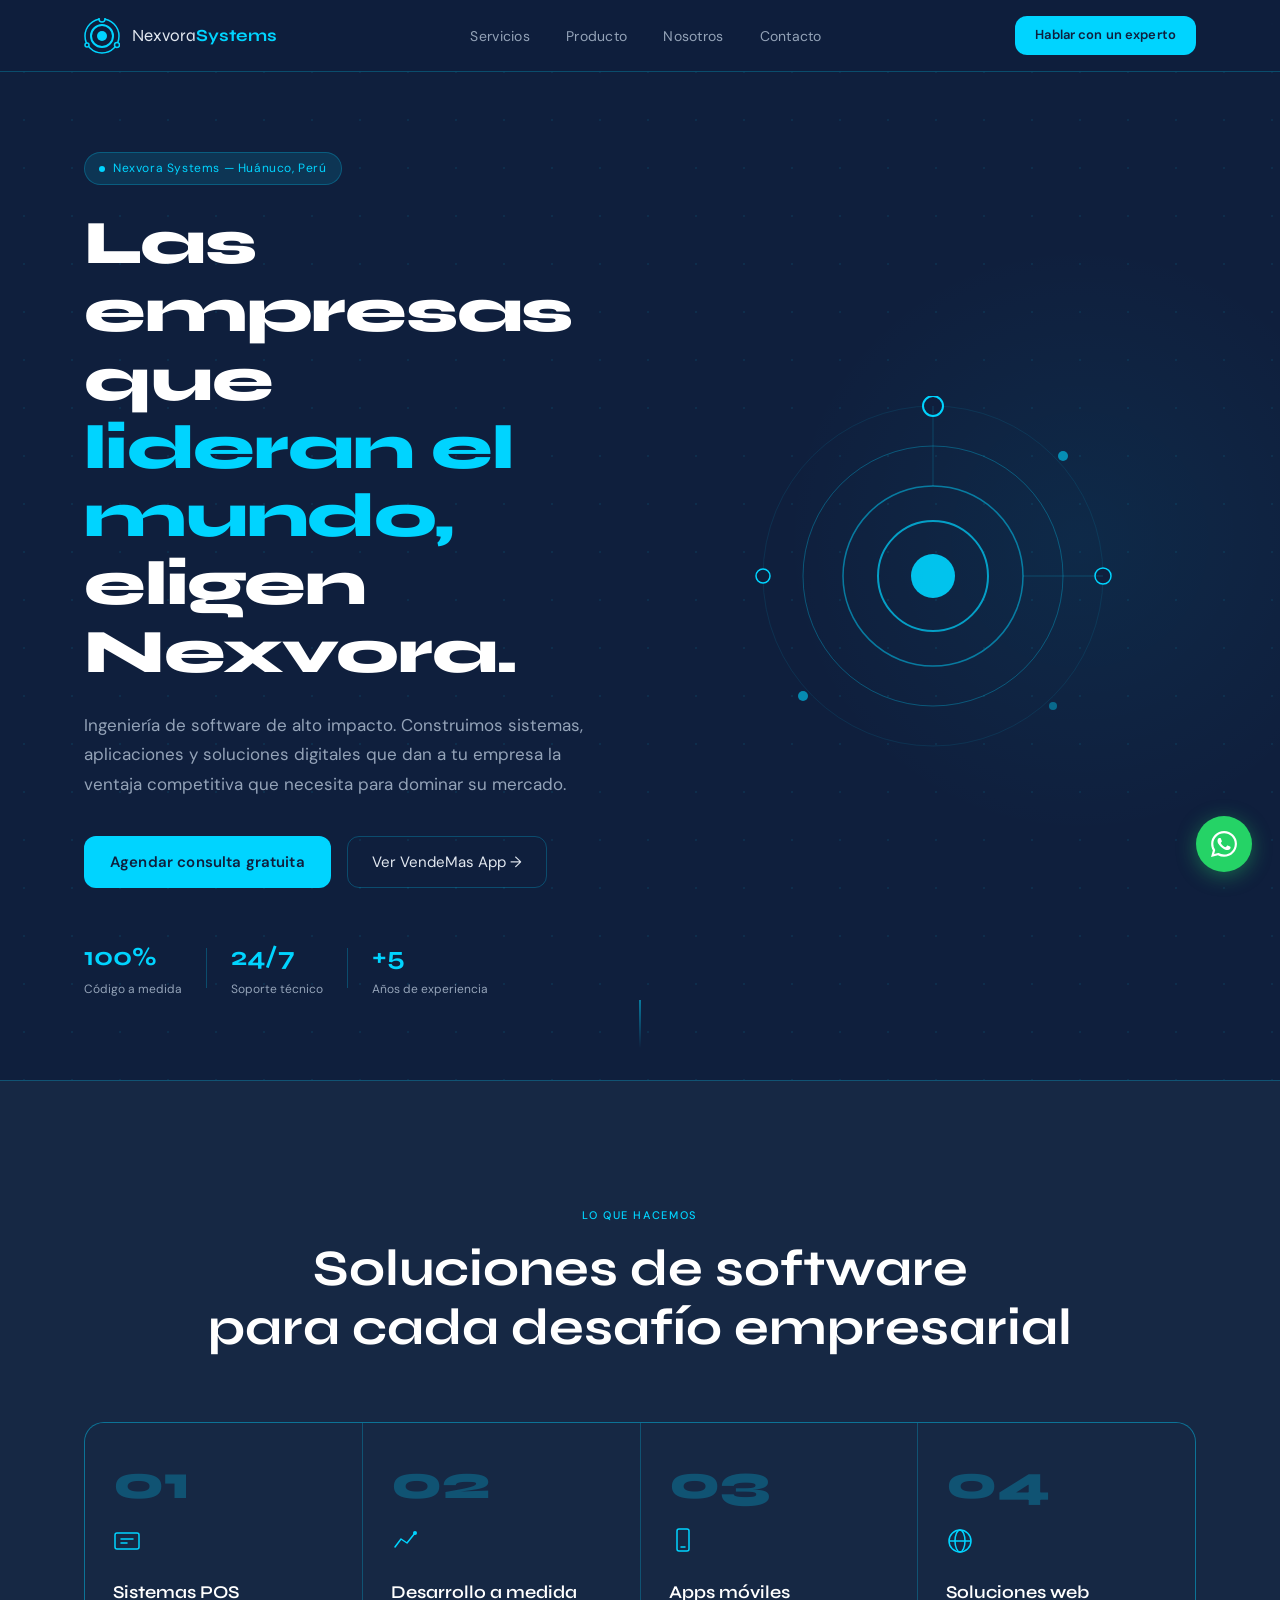
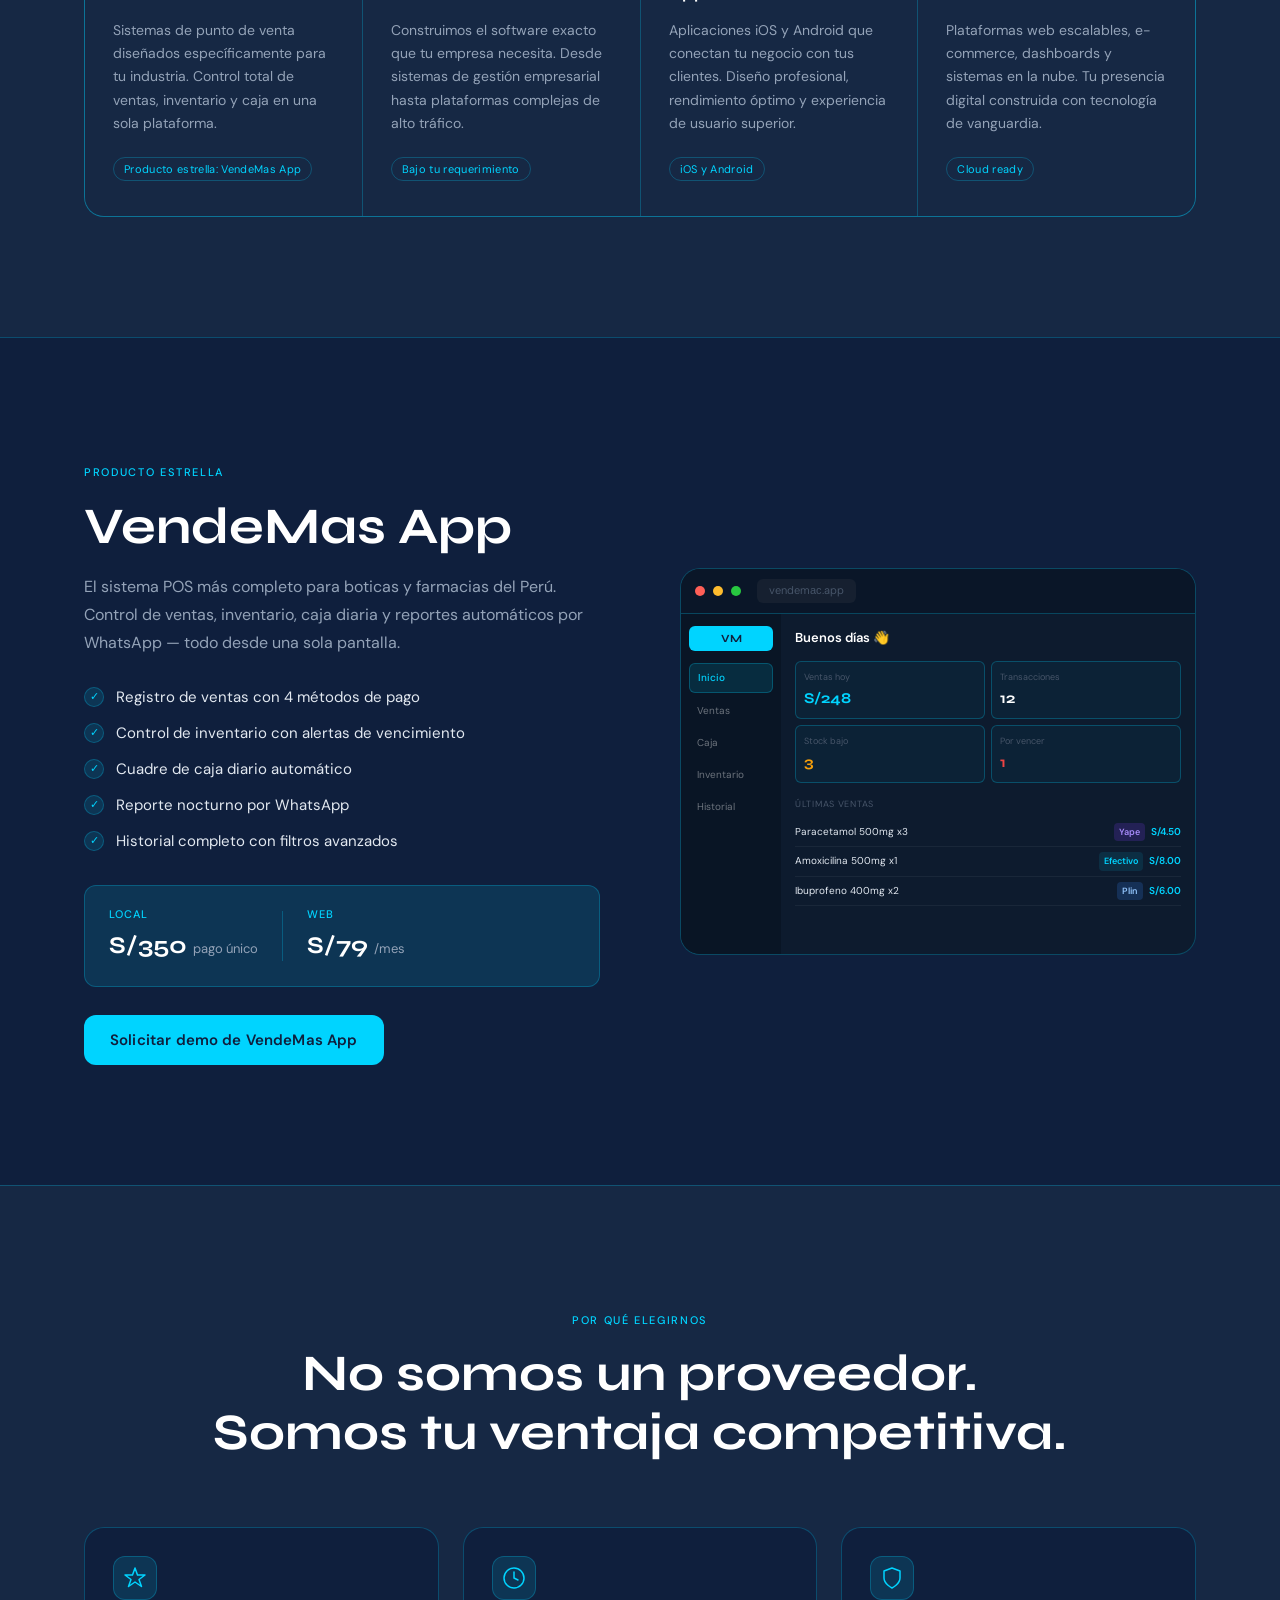
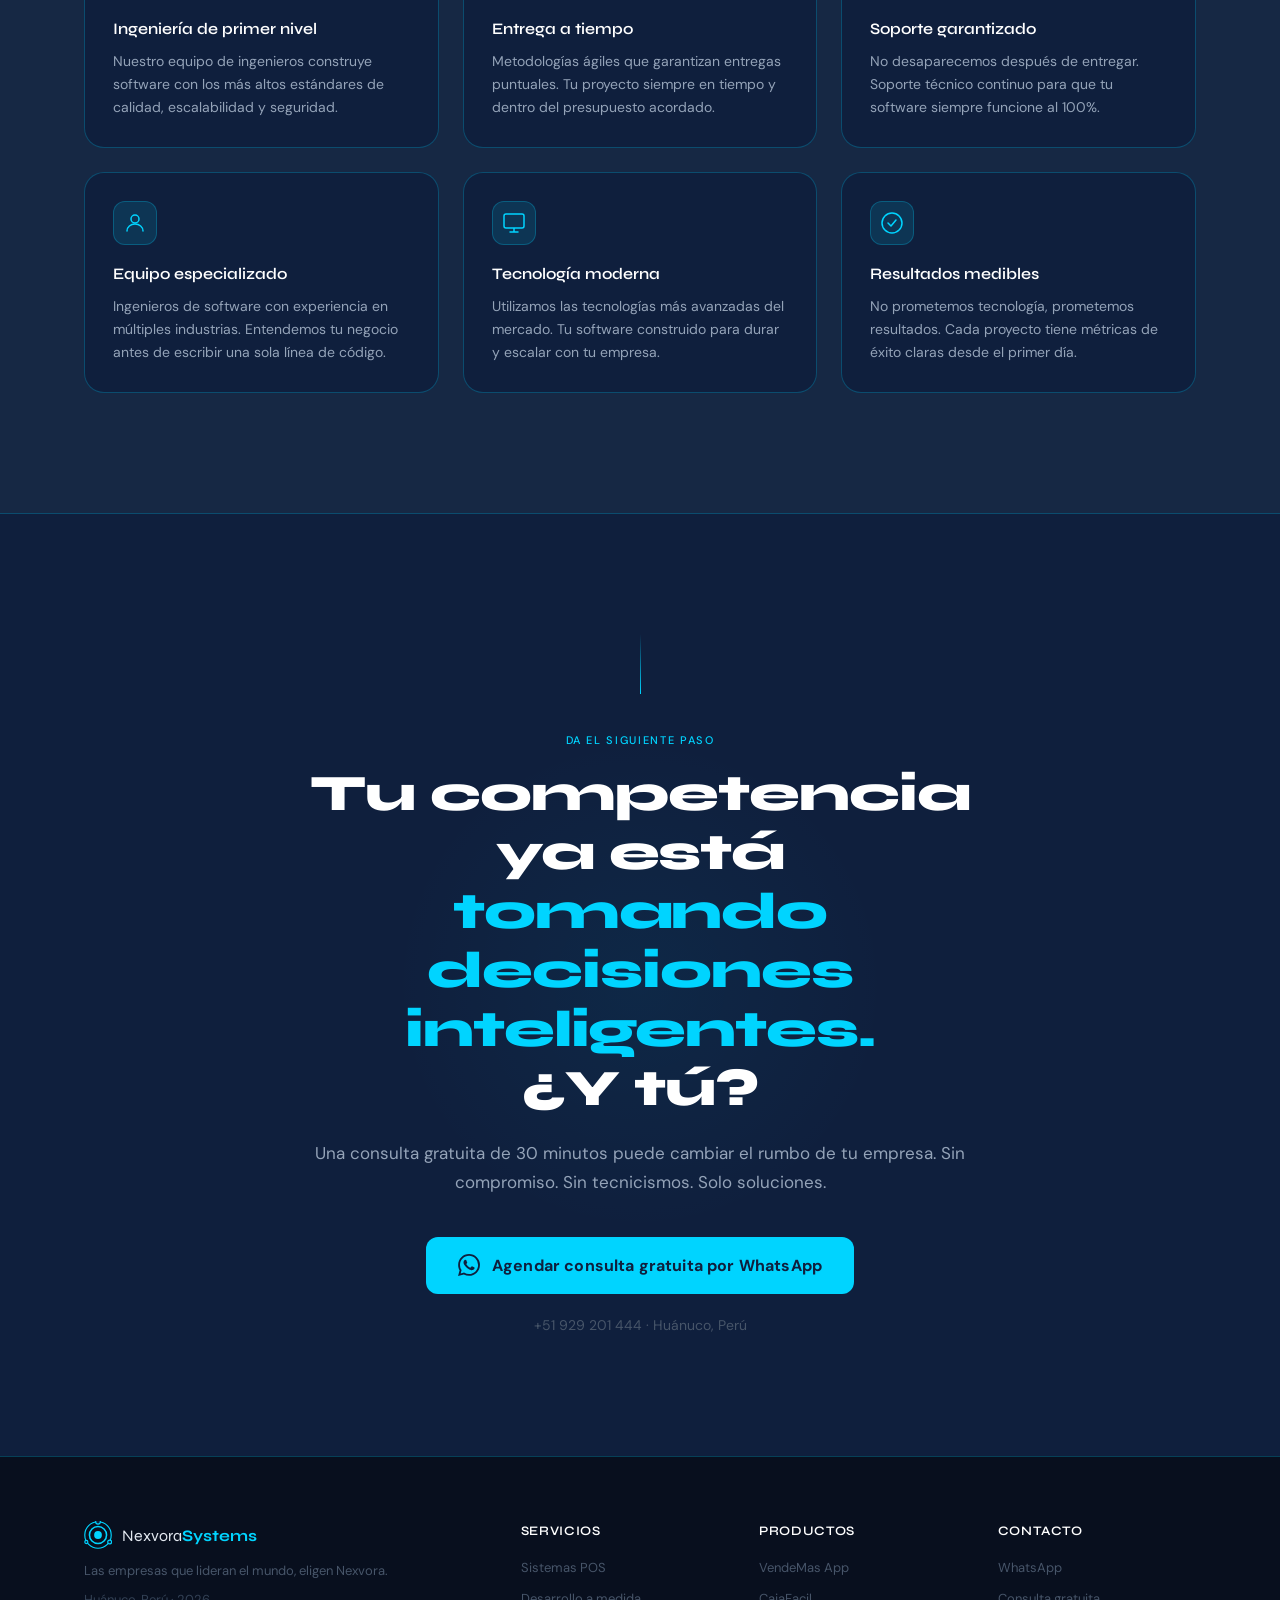
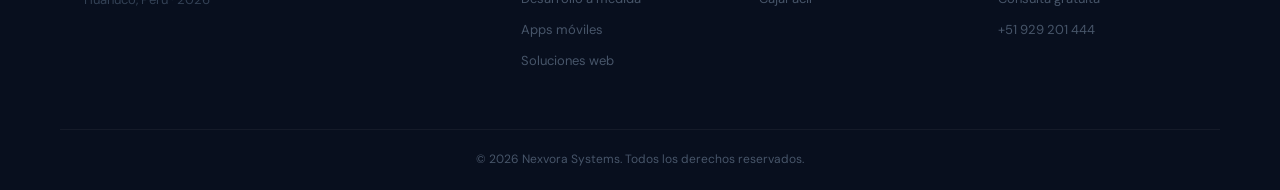
==== commit 35181cad: "pagina modificada, Nexvora" ====
--- a/index.html
+++ b/index.html
@@ -2,588 +2,508 @@
 <html lang="es">
 <head>
     <!-- ============================================================
-         VendeMas App — Página web principal
-         Autor: Josias Rojas Alca
-         Descripción: Landing page de VendeMas App para presentar
-                      CajaFacil, sus características y planes.
-         Última actualización: 2026
+         Nexvora Systems — Página principal
+         Empresa: Nexvora Systems
+         Tagline: Las empresas que lideran el mundo, eligen Nexvora.
+         Producto estrella: VendeMas App
     ============================================================ -->
     <meta charset="UTF-8">
     <meta name="viewport" content="width=device-width, initial-scale=1.0">
-
-    <!-- SEO básico -->
-    <title>VendeMas App — Soluciones digitales para negocios</title>
-    <meta name="description" content="CajaFacil: sistema POS para boticas y farmacias en Perú. Control de ventas, inventario, caja y reportes por WhatsApp. Desde S/350 pago único.">
-    <meta name="keywords" content="sistema POS botica, farmacia, software caja, Huanuco, Peru, CajaFacil, VendeMas">
-    <meta name="author" content="VendeMas App — Josias Rojas Alca">
-
-    <!-- Open Graph (para compartir en redes sociales) -->
-    <meta property="og:title" content="VendeMas App — CajaFacil para Boticas">
-    <meta property="og:description" content="Sistema POS para boticas y farmacias. Control total de tu negocio desde S/350.">
+    <title>Nexvora Systems — Las empresas que lideran el mundo, eligen Nexvora.</title>
+    <meta name="description" content="Nexvora Systems — Ingeniería de software de alto impacto. Sistemas POS, desarrollo a medida, apps móviles y soluciones web para empresas que lideran.">
+    <meta name="keywords" content="software empresarial, desarrollo a medida, sistema POS, apps móviles, Perú, VendeMas App">
+    <meta name="author" content="Nexvora Systems">
+
+    <!-- Open Graph -->
+    <meta property="og:title" content="Nexvora Systems">
+    <meta property="og:description" content="Las empresas que lideran el mundo, eligen Nexvora.">
     <meta property="og:type" content="website">
-    <meta property="og:locale" content="es_PE">
-
-    <!-- Fuentes de Google -->
+
+    <!-- Fuentes -->
     <link rel="preconnect" href="https://fonts.googleapis.com">
     <link rel="preconnect" href="https://fonts.gstatic.com" crossorigin>
-    <link href="https://fonts.googleapis.com/css2?family=Plus+Jakarta+Sans:wght@400;500;600;700;800&family=Instrument+Serif:ital@0;1&display=swap" rel="stylesheet">
-
-    <!-- Hoja de estilos principal -->
+    <link href="https://fonts.googleapis.com/css2?family=Syne:wght@400;600;700;800&family=DM+Sans:wght@300;400;500&display=swap" rel="stylesheet">
+
     <link rel="stylesheet" href="style.css">
 </head>
 <body>
 
     <!-- ============================================================
-         NAVBAR — Barra de navegación fija
-         Contiene: logo, links de navegación y botón de contacto
+         NAVBAR
     ============================================================ -->
     <nav class="navbar" id="navbar">
-        <div class="nav-contenedor">
-
-            <!-- Logo de VendeMas -->
+        <div class="nav-inner">
             <a href="#inicio" class="nav-logo">
-                <img src="logo.png" alt="VendeMas App" class="nav-logo-img" onerror="this.style.display='none'">
-                <span class="nav-logo-texto">VendeMas<span class="nav-logo-app">App</span></span>
+                <!-- Logo SVG órbita -->
+                <svg width="36" height="36" viewBox="0 0 36 36" fill="none">
+                    <circle cx="18" cy="18" r="17" stroke="#00D4FF" stroke-width="1.5"/>
+                    <circle cx="18" cy="18" r="11" stroke="#00D4FF" stroke-width="2"/>
+                    <circle cx="18" cy="18" r="5" fill="#00D4FF"/>
+                    <circle cx="18" cy="1" r="3" fill="#0F1F3D" stroke="#00D4FF" stroke-width="1.5"/>
+                    <circle cx="33" cy="27" r="2.5" fill="#0F1F3D" stroke="#00D4FF" stroke-width="1.5"/>
+                    <circle cx="3" cy="27" r="2" fill="#0F1F3D" stroke="#00D4FF" stroke-width="1.5"/>
+                </svg>
+                <span>Nexvora<strong>Systems</strong></span>
             </a>
 
-            <!-- Links de navegación (ocultos en móvil) -->
             <ul class="nav-links" id="nav-links">
+                <li><a href="#servicios" class="nav-link">Servicios</a></li>
                 <li><a href="#producto" class="nav-link">Producto</a></li>
-                <li><a href="#caracteristicas" class="nav-link">Características</a></li>
-                <li><a href="#precios" class="nav-link">Precios</a></li>
+                <li><a href="#nosotros" class="nav-link">Nosotros</a></li>
                 <li><a href="#contacto" class="nav-link">Contacto</a></li>
             </ul>
 
-            <!-- Botón CTA de la navbar -->
-            <a href="https://wa.me/51929201444?text=Hola%2C%20quiero%20saber%20m%C3%A1s%20sobre%20CajaFacil"
-               target="_blank"
-               class="nav-cta">
-                Solicitar demo
+            <a href="https://wa.me/51929201444?text=Hola%2C%20quiero%20trabajar%20con%20Nexvora%20Systems"
+               target="_blank" class="nav-cta">
+                Hablar con un experto
             </a>
 
-            <!-- Botón hamburguesa para móvil -->
-            <button class="nav-hamburguesa" id="nav-hamburguesa" aria-label="Abrir menú">
-                <span></span>
-                <span></span>
-                <span></span>
+            <button class="nav-hamburguesa" id="hamburguesa" aria-label="Menú">
+                <span></span><span></span><span></span>
             </button>
-
         </div>
     </nav>
 
 
     <!-- ============================================================
-         HERO — Sección principal de bienvenida
-         Objetivo: captar atención y comunicar propuesta de valor
+         HERO
     ============================================================ -->
     <section class="hero" id="inicio">
-        <div class="hero-contenedor">
-
-            <!-- Texto principal -->
-            <div class="hero-texto">
-                <span class="hero-badge">🇵🇪 Hecho en Perú para Perú</span>
+        <!-- Fondo animado de puntos -->
+        <div class="hero-grid"></div>
+        <div class="hero-orbe"></div>
+
+        <div class="hero-inner">
+            <div class="hero-contenido">
+                <div class="hero-badge">
+                    <span class="badge-punto"></span>
+                    Nexvora Systems — Huánuco, Perú
+                </div>
+
                 <h1 class="hero-titulo">
-                    Tu botica,
-                    <span class="hero-titulo-acento">organizada</span>
-                    y bajo control
+                    Las empresas que<br>
+                    <span class="titulo-acento">lideran el mundo,</span><br>
+                    eligen Nexvora.
                 </h1>
-                <p class="hero-descripcion">
-                    CajaFacil es el sistema POS diseñado especialmente para boticas
-                    y farmacias pequeñas. Controla tus ventas, inventario y caja
-                    desde una sola pantalla, sin complicaciones.
+
+                <p class="hero-subtitulo">
+                    Ingeniería de software de alto impacto. Construimos sistemas, aplicaciones
+                    y soluciones digitales que dan a tu empresa la ventaja competitiva
+                    que necesita para dominar su mercado.
                 </p>
 
-                <!-- Botones de acción -->
-                <div class="hero-botones">
-                    <a href="https://wa.me/51929201444?text=Hola%2C%20quiero%20una%20demo%20de%20CajaFacil"
-                       target="_blank"
+                <div class="hero-acciones">
+                    <a href="#contacto"
                        class="btn-primario">
-                        💬 Quiero una demo gratis
+                        Agendar consulta gratuita
                     </a>
-                    <a href="#precios" class="btn-secundario">
-                        Ver precios →
+                    <a href="#producto" class="btn-ghost">
+                        Ver VendeMas App →
                     </a>
                 </div>
 
-                <!-- Estadísticas rápidas -->
-                <div class="hero-stats">
-                    <div class="hero-stat">
-                        <strong>S/350</strong>
-                        <span>Pago único</span>
-                    </div>
-                    <div class="hero-stat-divider"></div>
-                    <div class="hero-stat">
-                        <strong>S/79</strong>
-                        <span>Por mes (web)</span>
-                    </div>
-                    <div class="hero-stat-divider"></div>
-                    <div class="hero-stat">
+                <!-- Métricas -->
+                <div class="hero-metricas">
+                    <div class="metrica">
+                        <strong>100%</strong>
+                        <span>Código a medida</span>
+                    </div>
+                    <div class="metrica-div"></div>
+                    <div class="metrica">
                         <strong>24/7</strong>
-                        <span>Soporte WhatsApp</span>
-                    </div>
-                </div>
-            </div>
-
-            <!-- Imagen / mockup del sistema -->
-            <div class="hero-imagen">
-                <div class="hero-mockup">
-                    <!-- Barra superior del mockup -->
-                    <div class="mockup-topbar">
-                        <div class="mockup-dots">
-                            <span></span><span></span><span></span>
+                        <span>Soporte técnico</span>
+                    </div>
+                    <div class="metrica-div"></div>
+                    <div class="metrica">
+                        <strong>+5</strong>
+                        <span>Años de experiencia</span>
+                    </div>
+                </div>
+            </div>
+
+            <!-- Logo grande decorativo -->
+            <div class="hero-logo-deco">
+                <svg width="360" height="360" viewBox="0 0 360 360" fill="none">
+                    <circle cx="180" cy="180" r="170" stroke="#00D4FF" stroke-width="0.5" opacity="0.2"/>
+                    <circle cx="180" cy="180" r="130" stroke="#00D4FF" stroke-width="1" opacity="0.3"/>
+                    <circle cx="180" cy="180" r="90" stroke="#00D4FF" stroke-width="1.5" opacity="0.5"/>
+                    <circle cx="180" cy="180" r="55" stroke="#00D4FF" stroke-width="2" opacity="0.7"/>
+                    <circle cx="180" cy="180" r="22" fill="#00D4FF" opacity="0.9"/>
+                    <!-- Nodos -->
+                    <circle cx="180" cy="10" r="10" fill="#0F1F3D" stroke="#00D4FF" stroke-width="2"/>
+                    <circle cx="350" cy="180" r="8" fill="#0F1F3D" stroke="#00D4FF" stroke-width="1.5"/>
+                    <circle cx="10" cy="180" r="7" fill="#0F1F3D" stroke="#00D4FF" stroke-width="1.5"/>
+                    <circle cx="310" cy="60" r="5" fill="#00D4FF" opacity="0.6"/>
+                    <circle cx="50" cy="300" r="5" fill="#00D4FF" opacity="0.6"/>
+                    <circle cx="300" cy="310" r="4" fill="#00D4FF" opacity="0.4"/>
+                    <!-- Líneas conectoras -->
+                    <line x1="180" y1="10" x2="180" y2="90" stroke="#00D4FF" stroke-width="0.5" opacity="0.4"/>
+                    <line x1="350" y1="180" x2="270" y2="180" stroke="#00D4FF" stroke-width="0.5" opacity="0.4"/>
+                </svg>
+            </div>
+        </div>
+
+        <!-- Scroll indicator -->
+        <div class="scroll-indicator">
+            <div class="scroll-linea"></div>
+        </div>
+    </section>
+
+
+    <!-- ============================================================
+         SERVICIOS
+    ============================================================ -->
+    <section class="servicios" id="servicios">
+        <div class="seccion-inner">
+
+            <div class="seccion-header">
+                <span class="seccion-label">Lo que hacemos</span>
+                <h2 class="seccion-titulo">Soluciones de software<br>para cada desafío empresarial</h2>
+            </div>
+
+            <div class="servicios-grid">
+
+                <div class="servicio-card">
+                    <div class="servicio-numero">01</div>
+                    <div class="servicio-icono">
+                        <svg width="28" height="28" viewBox="0 0 28 28" fill="none">
+                            <rect x="2" y="6" width="24" height="16" rx="2" stroke="#00D4FF" stroke-width="1.5"/>
+                            <line x1="8" y1="12" x2="20" y2="12" stroke="#00D4FF" stroke-width="1.5" stroke-linecap="round"/>
+                            <line x1="8" y1="16" x2="14" y2="16" stroke="#00D4FF" stroke-width="1.5" stroke-linecap="round"/>
+                        </svg>
+                    </div>
+                    <h3>Sistemas POS</h3>
+                    <p>Sistemas de punto de venta diseñados específicamente para tu industria. Control total de ventas, inventario y caja en una sola plataforma.</p>
+                    <span class="servicio-tag">Producto estrella: VendeMas App</span>
+                </div>
+
+                <div class="servicio-card">
+                    <div class="servicio-numero">02</div>
+                    <div class="servicio-icono">
+                        <svg width="28" height="28" viewBox="0 0 28 28" fill="none">
+                            <polyline points="4,20 10,12 16,16 24,6" stroke="#00D4FF" stroke-width="1.5" stroke-linecap="round" stroke-linejoin="round" fill="none"/>
+                            <circle cx="24" cy="6" r="2" fill="#00D4FF"/>
+                        </svg>
+                    </div>
+                    <h3>Desarrollo a medida</h3>
+                    <p>Construimos el software exacto que tu empresa necesita. Desde sistemas de gestión empresarial hasta plataformas complejas de alto tráfico.</p>
+                    <span class="servicio-tag">Bajo tu requerimiento</span>
+                </div>
+
+                <div class="servicio-card">
+                    <div class="servicio-numero">03</div>
+                    <div class="servicio-icono">
+                        <svg width="28" height="28" viewBox="0 0 28 28" fill="none">
+                            <rect x="8" y="2" width="12" height="22" rx="2" stroke="#00D4FF" stroke-width="1.5"/>
+                            <line x1="12" y1="20" x2="16" y2="20" stroke="#00D4FF" stroke-width="1.5" stroke-linecap="round"/>
+                        </svg>
+                    </div>
+                    <h3>Apps móviles</h3>
+                    <p>Aplicaciones iOS y Android que conectan tu negocio con tus clientes. Diseño profesional, rendimiento óptimo y experiencia de usuario superior.</p>
+                    <span class="servicio-tag">iOS y Android</span>
+                </div>
+
+                <div class="servicio-card">
+                    <div class="servicio-numero">04</div>
+                    <div class="servicio-icono">
+                        <svg width="28" height="28" viewBox="0 0 28 28" fill="none">
+                            <circle cx="14" cy="14" r="11" stroke="#00D4FF" stroke-width="1.5"/>
+                            <ellipse cx="14" cy="14" rx="5" ry="11" stroke="#00D4FF" stroke-width="1.5"/>
+                            <line x1="3" y1="14" x2="25" y2="14" stroke="#00D4FF" stroke-width="1.5"/>
+                        </svg>
+                    </div>
+                    <h3>Soluciones web</h3>
+                    <p>Plataformas web escalables, e-commerce, dashboards y sistemas en la nube. Tu presencia digital construida con tecnología de vanguardia.</p>
+                    <span class="servicio-tag">Cloud ready</span>
+                </div>
+
+            </div>
+        </div>
+    </section>
+
+
+    <!-- ============================================================
+         PRODUCTO ESTRELLA — VendeMas App
+    ============================================================ -->
+    <section class="producto" id="producto">
+        <div class="seccion-inner">
+
+            <div class="producto-contenido">
+                <div class="producto-texto">
+                    <span class="seccion-label claro">Producto estrella</span>
+                    <h2 class="seccion-titulo claro">VendeMas App</h2>
+                    <p class="producto-desc">
+                        El sistema POS más completo para boticas y farmacias del Perú.
+                        Control de ventas, inventario, caja diaria y reportes automáticos
+                        por WhatsApp — todo desde una sola pantalla.
+                    </p>
+
+                    <ul class="producto-features">
+                        <li>
+                            <span class="feature-check">✓</span>
+                            Registro de ventas con 4 métodos de pago
+                        </li>
+                        <li>
+                            <span class="feature-check">✓</span>
+                            Control de inventario con alertas de vencimiento
+                        </li>
+                        <li>
+                            <span class="feature-check">✓</span>
+                            Cuadre de caja diario automático
+                        </li>
+                        <li>
+                            <span class="feature-check">✓</span>
+                            Reporte nocturno por WhatsApp
+                        </li>
+                        <li>
+                            <span class="feature-check">✓</span>
+                            Historial completo con filtros avanzados
+                        </li>
+                    </ul>
+
+                    <div class="producto-planes">
+                        <div class="plan">
+                            <span class="plan-tipo">Local</span>
+                            <span class="plan-precio">S/350 <small>pago único</small></span>
                         </div>
-                        <span class="mockup-url">localhost:5000</span>
-                    </div>
-                    <!-- Contenido del mockup -->
-                    <div class="mockup-contenido">
-                        <div class="mockup-sidebar">
-                            <div class="mockup-logo-sm">CF</div>
-                            <div class="mockup-nav-item activo">Inicio</div>
-                            <div class="mockup-nav-item">Ventas</div>
-                            <div class="mockup-nav-item">Caja</div>
-                            <div class="mockup-nav-item">Inventario</div>
-                            <div class="mockup-nav-item">Historial</div>
+                        <div class="plan-div"></div>
+                        <div class="plan">
+                            <span class="plan-tipo">Web</span>
+                            <span class="plan-precio">S/79 <small>/mes</small></span>
                         </div>
-                        <div class="mockup-main">
-                            <div class="mockup-header">Buenos días 👋</div>
-                            <div class="mockup-cards">
-                                <div class="mockup-card verde">
-                                    <div class="mockup-card-label">Ventas hoy</div>
-                                    <div class="mockup-card-val">S/248.00</div>
+                    </div>
+
+                    <a href="https://wa.me/51929201444?text=Hola%2C%20quiero%20saber%20m%C3%A1s%20sobre%20VendeMas%20App"
+                       target="_blank" class="btn-primario">
+                        Solicitar demo de VendeMas App
+                    </a>
+                </div>
+
+                <!-- Mockup -->
+                <div class="producto-mockup">
+                    <div class="mockup-frame">
+                        <div class="mockup-barra">
+                            <span class="dot r"></span>
+                            <span class="dot y"></span>
+                            <span class="dot g"></span>
+                            <span class="mockup-url-text">vendemас.app</span>
+                        </div>
+                        <div class="mockup-body">
+                            <div class="mockup-sidebar">
+                                <div class="ms-logo">VM</div>
+                                <div class="ms-item active">Inicio</div>
+                                <div class="ms-item">Ventas</div>
+                                <div class="ms-item">Caja</div>
+                                <div class="ms-item">Inventario</div>
+                                <div class="ms-item">Historial</div>
+                            </div>
+                            <div class="mockup-main">
+                                <div class="mm-title">Buenos días 👋</div>
+                                <div class="mm-cards">
+                                    <div class="mm-card">
+                                        <div class="mm-label">Ventas hoy</div>
+                                        <div class="mm-val" style="color:#00D4FF">S/248</div>
+                                    </div>
+                                    <div class="mm-card">
+                                        <div class="mm-label">Transacciones</div>
+                                        <div class="mm-val">12</div>
+                                    </div>
+                                    <div class="mm-card">
+                                        <div class="mm-label">Stock bajo</div>
+                                        <div class="mm-val" style="color:#f59e0b">3</div>
+                                    </div>
+                                    <div class="mm-card">
+                                        <div class="mm-label">Por vencer</div>
+                                        <div class="mm-val" style="color:#ef4444">1</div>
+                                    </div>
                                 </div>
-                                <div class="mockup-card azul">
-                                    <div class="mockup-card-label">Transacciones</div>
-                                    <div class="mockup-card-val">12</div>
+                                <div class="mm-ventas-titulo">Últimas ventas</div>
+                                <div class="mm-venta">
+                                    <span>Paracetamol 500mg x3</span>
+                                    <span class="mm-badge yape">Yape</span>
+                                    <span class="mm-monto">S/4.50</span>
                                 </div>
-                                <div class="mockup-card naranja">
-                                    <div class="mockup-card-label">Stock bajo</div>
-                                    <div class="mockup-card-val">3</div>
+                                <div class="mm-venta">
+                                    <span>Amoxicilina 500mg x1</span>
+                                    <span class="mm-badge ef">Efectivo</span>
+                                    <span class="mm-monto">S/8.00</span>
                                 </div>
-                                <div class="mockup-card rojo">
-                                    <div class="mockup-card-label">Por vencer</div>
-                                    <div class="mockup-card-val">1</div>
+                                <div class="mm-venta">
+                                    <span>Ibuprofeno 400mg x2</span>
+                                    <span class="mm-badge plin">Plin</span>
+                                    <span class="mm-monto">S/6.00</span>
                                 </div>
                             </div>
-                            <div class="mockup-lista-titulo">Últimas ventas</div>
-                            <div class="mockup-venta">
-                                <span>Paracetamol 500mg x3</span>
-                                <span class="mockup-badge yape">Yape</span>
-                                <span class="mockup-monto">S/4.50</span>
-                            </div>
-                            <div class="mockup-venta">
-                                <span>Amoxicilina 500mg x1</span>
-                                <span class="mockup-badge ef">Efectivo</span>
-                                <span class="mockup-monto">S/8.00</span>
-                            </div>
-                            <div class="mockup-venta">
-                                <span>Ibuprofeno 400mg x2</span>
-                                <span class="mockup-badge plin">Plin</span>
-                                <span class="mockup-monto">S/6.00</span>
-                            </div>
                         </div>
                     </div>
-                </div>
-                <!-- Efecto de brillo detrás del mockup -->
-                <div class="hero-glow"></div>
-            </div>
-
+                    <div class="mockup-glow"></div>
+                </div>
+            </div>
         </div>
     </section>
 
 
     <!-- ============================================================
-         PRODUCTO — Qué es CajaFacil y para quién es
-    ============================================================ -->
-    <section class="producto" id="producto">
-        <div class="seccion-contenedor">
-
-            <div class="seccion-encabezado">
-                <span class="seccion-badge">Nuestro producto</span>
-                <h2 class="seccion-titulo">Conoce CajaFacil</h2>
-                <p class="seccion-descripcion">
-                    Un sistema pensado desde cero para la realidad de las boticas peruanas.
-                    Sin complicaciones, sin necesitar internet, sin mensualidades obligatorias.
-                </p>
-            </div>
-
-            <!-- Cards de beneficios principales -->
-            <div class="producto-grid">
-
-                <div class="producto-card">
-                    <div class="producto-icono">💊</div>
-                    <h3>Hecho para boticas</h3>
-                    <p>Campos específicos para medicamentos: laboratorio, presentación, fecha de vencimiento y tipo (genérico o marca).</p>
-                </div>
-
-                <div class="producto-card">
-                    <div class="producto-icono">⚡</div>
-                    <h3>Fácil de usar</h3>
-                    <p>Interfaz intuitiva que cualquier persona puede aprender en menos de una hora, sin conocimientos de tecnología.</p>
-                </div>
-
-                <div class="producto-card">
-                    <div class="producto-icono">📶</div>
-                    <h3>Sin internet (local)</h3>
-                    <p>En el plan local funciona directo en tu PC, sin depender de internet ni de servidores externos. Tus datos son tuyos.</p>
-                </div>
-
-                <div class="producto-card">
-                    <div class="producto-icono">📲</div>
-                    <h3>Reporte por WhatsApp</h3>
-                    <p>Al cerrar la caja cada día, el sistema te envía automáticamente un resumen completo a tu WhatsApp.</p>
-                </div>
-
-            </div>
-
+         POR QUÉ NEXVORA
+    ============================================================ -->
+    <section class="porque" id="nosotros">
+        <div class="seccion-inner">
+
+            <div class="seccion-header">
+                <span class="seccion-label">Por qué elegirnos</span>
+                <h2 class="seccion-titulo">No somos un proveedor.<br>Somos tu ventaja competitiva.</h2>
+            </div>
+
+            <div class="porque-grid">
+                <div class="porque-item">
+                    <div class="porque-icono">
+                        <svg width="24" height="24" viewBox="0 0 24 24" fill="none">
+                            <path d="M12 2L14.5 9H22L16 13.5L18.5 20.5L12 16L5.5 20.5L8 13.5L2 9H9.5L12 2Z" stroke="#00D4FF" stroke-width="1.5" stroke-linejoin="round"/>
+                        </svg>
+                    </div>
+                    <h4>Ingeniería de primer nivel</h4>
+                    <p>Nuestro equipo de ingenieros construye software con los más altos estándares de calidad, escalabilidad y seguridad.</p>
+                </div>
+                <div class="porque-item">
+                    <div class="porque-icono">
+                        <svg width="24" height="24" viewBox="0 0 24 24" fill="none">
+                            <circle cx="12" cy="12" r="10" stroke="#00D4FF" stroke-width="1.5"/>
+                            <polyline points="12,6 12,12 16,14" stroke="#00D4FF" stroke-width="1.5" stroke-linecap="round"/>
+                        </svg>
+                    </div>
+                    <h4>Entrega a tiempo</h4>
+                    <p>Metodologías ágiles que garantizan entregas puntuales. Tu proyecto siempre en tiempo y dentro del presupuesto acordado.</p>
+                </div>
+                <div class="porque-item">
+                    <div class="porque-icono">
+                        <svg width="24" height="24" viewBox="0 0 24 24" fill="none">
+                            <path d="M12 22s8-4 8-10V5l-8-3-8 3v7c0 6 8 10 8 10z" stroke="#00D4FF" stroke-width="1.5" stroke-linejoin="round"/>
+                        </svg>
+                    </div>
+                    <h4>Soporte garantizado</h4>
+                    <p>No desaparecemos después de entregar. Soporte técnico continuo para que tu software siempre funcione al 100%.</p>
+                </div>
+                <div class="porque-item">
+                    <div class="porque-icono">
+                        <svg width="24" height="24" viewBox="0 0 24 24" fill="none">
+                            <circle cx="12" cy="8" r="4" stroke="#00D4FF" stroke-width="1.5"/>
+                            <path d="M4 20c0-4 3.6-7 8-7s8 3 8 7" stroke="#00D4FF" stroke-width="1.5" stroke-linecap="round"/>
+                        </svg>
+                    </div>
+                    <h4>Equipo especializado</h4>
+                    <p>Ingenieros de software con experiencia en múltiples industrias. Entendemos tu negocio antes de escribir una sola línea de código.</p>
+                </div>
+                <div class="porque-item">
+                    <div class="porque-icono">
+                        <svg width="24" height="24" viewBox="0 0 24 24" fill="none">
+                            <rect x="2" y="3" width="20" height="14" rx="2" stroke="#00D4FF" stroke-width="1.5"/>
+                            <line x1="8" y1="21" x2="16" y2="21" stroke="#00D4FF" stroke-width="1.5" stroke-linecap="round"/>
+                            <line x1="12" y1="17" x2="12" y2="21" stroke="#00D4FF" stroke-width="1.5"/>
+                        </svg>
+                    </div>
+                    <h4>Tecnología moderna</h4>
+                    <p>Utilizamos las tecnologías más avanzadas del mercado. Tu software construido para durar y escalar con tu empresa.</p>
+                </div>
+                <div class="porque-item">
+                    <div class="porque-icono">
+                        <svg width="24" height="24" viewBox="0 0 24 24" fill="none">
+                            <path d="M12 2C6.48 2 2 6.48 2 12s4.48 10 10 10 10-4.48 10-10S17.52 2 12 2z" stroke="#00D4FF" stroke-width="1.5"/>
+                            <polyline points="8,12 11,15 16,9" stroke="#00D4FF" stroke-width="1.5" stroke-linecap="round" stroke-linejoin="round"/>
+                        </svg>
+                    </div>
+                    <h4>Resultados medibles</h4>
+                    <p>No prometemos tecnología, prometemos resultados. Cada proyecto tiene métricas de éxito claras desde el primer día.</p>
+                </div>
+            </div>
         </div>
     </section>
 
 
     <!-- ============================================================
-         CARACTERÍSTICAS — Lista detallada de funciones
-    ============================================================ -->
-    <section class="caracteristicas" id="caracteristicas">
-        <div class="seccion-contenedor">
-
-            <div class="seccion-encabezado">
-                <span class="seccion-badge">Funcionalidades</span>
-                <h2 class="seccion-titulo">Todo lo que necesitas en un solo lugar</h2>
-            </div>
-
-            <div class="features-grid">
-
-                <!-- Columna izquierda: lista de features -->
-                <div class="features-lista">
-
-                    <div class="feature-item">
-                        <div class="feature-check">✓</div>
-                        <div>
-                            <h4>Registro de ventas rápido</h4>
-                            <p>Busca el medicamento, agrega al carrito y cobra en segundos. Acepta efectivo, Yape, Plin y tarjeta.</p>
-                        </div>
-                    </div>
-
-                    <div class="feature-item">
-                        <div class="feature-check">✓</div>
-                        <div>
-                            <h4>Vuelto automático</h4>
-                            <p>Ingresa el monto recibido y el sistema calcula el vuelto al instante, sin errores.</p>
-                        </div>
-                    </div>
-
-                    <div class="feature-item">
-                        <div class="feature-check">✓</div>
-                        <div>
-                            <h4>Cuadre de caja diario</h4>
-                            <p>Registra el fondo inicial, cuenta el efectivo al cerrar y el sistema detecta si falta o sobra dinero.</p>
-                        </div>
-                    </div>
-
-                    <div class="feature-item">
-                        <div class="feature-check">✓</div>
-                        <div>
-                            <h4>Control de inventario</h4>
-                            <p>Gestiona todos tus medicamentos con alertas automáticas de stock bajo y productos por vencer en 30 días.</p>
-                        </div>
-                    </div>
-
-                    <div class="feature-item">
-                        <div class="feature-check">✓</div>
-                        <div>
-                            <h4>Historial completo</h4>
-                            <p>Consulta ventas, gastos, entradas de mercadería y cierres de caja. Filtra por día, mes o año.</p>
-                        </div>
-                    </div>
-
-                    <div class="feature-item">
-                        <div class="feature-check">✓</div>
-                        <div>
-                            <h4>Reporte nocturno por WhatsApp</h4>
-                            <p>Recibe automáticamente el resumen del día: ventas, gastos, ganancia real y estado del cuadre de caja.</p>
-                        </div>
-                    </div>
-
-                </div>
-
-                <!-- Columna derecha: mockup de ventas -->
-                <div class="features-mockup">
-                    <div class="fm-contenedor">
-                        <div class="fm-titulo">🛒 Registrar venta</div>
-                        <div class="fm-buscador">
-                            <span>🔍</span>
-                            <span style="color:#9ca3af">Buscar medicamento...</span>
-                        </div>
-                        <div class="fm-resultado">
-                            <div>
-                                <div style="font-weight:600;font-size:13px">Paracetamol 500mg</div>
-                                <div style="font-size:11px;color:#6b7280">Roche · 30 unid.</div>
-                            </div>
-                            <span style="color:#16a34a;font-weight:700">S/1.50</span>
-                        </div>
-                        <div class="fm-carrito">
-                            <div class="fm-item">
-                                <span>Paracetamol 500mg</span>
-                                <div class="fm-controles">
-                                    <button>−</button>
-                                    <span>3</span>
-                                    <button>+</button>
-                                </div>
-                                <span style="color:#16a34a;font-weight:700">S/4.50</span>
-                            </div>
-                        </div>
-                        <div class="fm-metodos">
-                            <div class="fm-metodo activo">💵 Efectivo</div>
-                            <div class="fm-metodo">📱 Yape</div>
-                            <div class="fm-metodo">📱 Plin</div>
-                            <div class="fm-metodo">💳 Tarjeta</div>
-                        </div>
-                        <div class="fm-total">
-                            <span>Total</span>
-                            <strong>S/4.50</strong>
-                        </div>
-                        <button class="fm-btn">Registrar venta</button>
-                    </div>
-                </div>
-
-            </div>
+         CTA FINAL
+    ============================================================ -->
+    <section class="cta" id="contacto">
+        <div class="cta-inner">
+            <div class="cta-linea-deco"></div>
+            <span class="seccion-label claro">Da el siguiente paso</span>
+            <h2 class="cta-titulo">
+                Tu competencia ya está<br>
+                <span class="titulo-acento">tomando decisiones inteligentes.</span><br>
+                ¿Y tú?
+            </h2>
+            <p class="cta-desc">
+                Una consulta gratuita de 30 minutos puede cambiar el rumbo de tu empresa.
+                Sin compromiso. Sin tecnicismos. Solo soluciones.
+            </p>
+            <a href="https://wa.me/51929201444?text=Hola%20Nexvora%20Systems%2C%20quiero%20agendar%20una%20consulta%20gratuita"
+               target="_blank" class="btn-cta">
+                <svg width="22" height="22" viewBox="0 0 24 24" fill="currentColor">
+                    <path d="M17.472 14.382c-.297-.149-1.758-.867-2.03-.967-.273-.099-.471-.148-.67.15-.197.297-.767.966-.94 1.164-.173.199-.347.223-.644.075-.297-.15-1.255-.463-2.39-1.475-.883-.788-1.48-1.761-1.653-2.059-.173-.297-.018-.458.13-.606.134-.133.298-.347.446-.52.149-.174.198-.298.298-.497.099-.198.05-.371-.025-.52-.075-.149-.669-1.612-.916-2.207-.242-.579-.487-.5-.669-.51-.173-.008-.371-.01-.57-.01-.198 0-.52.074-.792.372-.272.297-1.04 1.016-1.04 2.479 0 1.462 1.065 2.875 1.213 3.074.149.198 2.096 3.2 5.077 4.487.709.306 1.262.489 1.694.625.712.227 1.36.195 1.871.118.571-.085 1.758-.719 2.006-1.413.248-.694.248-1.289.173-1.413-.074-.124-.272-.198-.57-.347m-5.421 7.403h-.004a9.87 9.87 0 01-5.031-1.378l-.361-.214-3.741.982.998-3.648-.235-.374a9.86 9.86 0 01-1.51-5.26c.001-5.45 4.436-9.884 9.888-9.884 2.64 0 5.122 1.03 6.988 2.898a9.825 9.825 0 012.893 6.994c-.003 5.45-4.437 9.884-9.885 9.884m8.413-18.297A11.815 11.815 0 0012.05 0C5.495 0 .16 5.335.157 11.892c0 2.096.547 4.142 1.588 5.945L.057 24l6.305-1.654a11.882 11.882 0 005.683 1.448h.005c6.554 0 11.89-5.335 11.893-11.893a11.821 11.821 0 00-3.48-8.413z"/>
+                </svg>
+                Agendar consulta gratuita por WhatsApp
+            </a>
+            <p class="cta-contacto">+51 929 201 444 · Huánuco, Perú</p>
         </div>
     </section>
 
 
     <!-- ============================================================
-         DEMO — Sección de video (placeholder hasta tener video)
-    ============================================================ -->
-    <section class="demo" id="demo">
-        <div class="seccion-contenedor">
-
-            <div class="seccion-encabezado claro">
-                <span class="seccion-badge claro">Video demo</span>
-                <h2 class="seccion-titulo claro">Míralo en acción</h2>
-                <p class="seccion-descripcion claro">
-                    Agenda una demostración personalizada y te mostramos
-                    el sistema funcionando en tiempo real.
-                </p>
-            </div>
-
-            <!-- Placeholder del video -->
-            <div class="demo-video-wrapper">
-                <div class="demo-video-placeholder">
-                    <div class="demo-play">▶</div>
-                    <p>Video demo próximamente</p>
-                    <a href="https://wa.me/51929201444?text=Hola%2C%20quiero%20ver%20una%20demo%20de%20CajaFacil"
-                       target="_blank"
-                       class="btn-primario claro">
-                        💬 Solicitar demo en vivo
-                    </a>
-                </div>
-            </div>
-
-        </div>
-    </section>
-
-
-    <!-- ============================================================
-         PRECIOS — Planes disponibles
-         Plan Local (pago único) y Plan Web (mensualidad)
-    ============================================================ -->
-    <section class="precios" id="precios">
-        <div class="seccion-contenedor">
-
-            <div class="seccion-encabezado">
-                <span class="seccion-badge">Precios</span>
-                <h2 class="seccion-titulo">Elige el plan que más te convenga</h2>
-                <p class="seccion-descripcion">
-                    Sin contratos ni letras pequeñas. Paga lo que necesitas.
-                </p>
-            </div>
-
-            <div class="precios-grid">
-
-                <!-- Plan Local -->
-                <div class="plan-card">
-                    <div class="plan-header">
-                        <span class="plan-icono">💻</span>
-                        <h3 class="plan-nombre">Plan Local</h3>
-                        <p class="plan-descripcion">Instalado en tu PC, funciona sin internet</p>
-                    </div>
-                    <div class="plan-precio">
-                        <span class="plan-moneda">S/</span>
-                        <span class="plan-monto">350</span>
-                        <span class="plan-periodo">pago único</span>
-                    </div>
-                    <ul class="plan-features">
-                        <li>✓ Instalación en tu computadora</li>
-                        <li>✓ Funciona sin internet</li>
-                        <li>✓ Tus datos son solo tuyos</li>
-                        <li>✓ Capacitación incluida (1-3 horas)</li>
-                        <li>✓ Soporte por WhatsApp 60 días</li>
-                        <li>✓ Actualizaciones menores incluidas</li>
-                        <li class="plan-feature-no">✗ Acceso desde celular</li>
-                        <li class="plan-feature-no">✗ Acceso desde múltiples PCs</li>
-                    </ul>
-                    <a href="https://wa.me/51929201444?text=Hola%2C%20quiero%20el%20Plan%20Local%20de%20CajaFacil"
-                       target="_blank"
-                       class="plan-btn secundario">
-                        Quiero este plan
-                    </a>
-                </div>
-
-                <!-- Plan Web (destacado) -->
-                <div class="plan-card destacado">
-                    <div class="plan-popular">⭐ Más popular</div>
-                    <div class="plan-header">
-                        <span class="plan-icono">🌐</span>
-                        <h3 class="plan-nombre">Plan Web</h3>
-                        <p class="plan-descripcion">Accede desde cualquier dispositivo</p>
-                    </div>
-                    <div class="plan-precio">
-                        <span class="plan-moneda">S/</span>
-                        <span class="plan-monto">79</span>
-                        <span class="plan-periodo">/mes</span>
-                    </div>
-                    <div class="plan-anual">o S/750/año — ahorras S/198</div>
-                    <ul class="plan-features">
-                        <li>✓ Acceso desde PC, celular o tablet</li>
-                        <li>✓ Sin instalar nada</li>
-                        <li>✓ Múltiples usuarios</li>
-                        <li>✓ Copias de seguridad automáticas</li>
-                        <li>✓ Soporte continuo por WhatsApp</li>
-                        <li>✓ Actualizaciones automáticas</li>
-                        <li>✓ Acceso desde cualquier lugar</li>
-                        <li>✓ Cancela cuando quieras</li>
-                    </ul>
-                    <a href="https://wa.me/51929201444?text=Hola%2C%20quiero%20el%20Plan%20Web%20de%20CajaFacil"
-                       target="_blank"
-                       class="plan-btn primario">
-                        Quiero este plan
-                    </a>
-                </div>
-
-            </div>
-
-            <!-- Nota de garantía -->
-            <p class="precios-garantia">
-                🔒 Prueba gratuita de 7 días en el Plan Web · Sin tarjeta de crédito
-            </p>
-
-        </div>
-    </section>
-
-
-    <!-- ============================================================
-         SOBRE NOSOTROS — Quiénes somos
-    ============================================================ -->
-    <section class="nosotros" id="nosotros">
-        <div class="seccion-contenedor">
-            <div class="nosotros-grid">
-
-                <div class="nosotros-texto">
-                    <span class="seccion-badge">Sobre VendeMas App</span>
-                    <h2 class="seccion-titulo">Tecnología accesible para negocios reales</h2>
-                    <p>
-                        Somos un equipo de desarrollo de software ubicado en Huánuco, Perú.
-                        Creamos soluciones digitales simples, económicas y efectivas para
-                        pequeños negocios que quieren crecer sin complicarse.
-                    </p>
-                    <p style="margin-top:16px">
-                        CajaFacil nació de entender la realidad de las boticas peruanas:
-                        poco tiempo, poco presupuesto y necesidad de control real del negocio.
-                        Por eso lo hicimos simple, directo y honesto en su precio.
-                    </p>
-                    <div class="nosotros-datos">
-                        <div class="nosotros-dato">
-                            <strong>📍</strong>
-                            <span>Huánuco, Perú</span>
-                        </div>
-                        <div class="nosotros-dato">
-                            <strong>💬</strong>
-                            <span>Soporte en español</span>
-                        </div>
-                        <div class="nosotros-dato">
-                            <strong>🇵🇪</strong>
-                            <span>Hecho para el mercado peruano</span>
-                        </div>
-                    </div>
-                </div>
-
-                <div class="nosotros-visual">
-                    <div class="nosotros-card">
-                        <div class="nosotros-card-icono">🚀</div>
-                        <h4>Nuestra misión</h4>
-                        <p>Digitalizar los negocios pequeños del Perú con herramientas simples, asequibles y útiles de verdad.</p>
-                    </div>
-                </div>
-
-            </div>
-        </div>
-    </section>
-
-
-    <!-- ============================================================
-         CTA FINAL — Llamada a la acción principal
-    ============================================================ -->
-    <section class="cta-final" id="contacto">
-        <div class="seccion-contenedor">
-            <div class="cta-contenido">
-                <h2>¿Listo para organizar tu botica?</h2>
-                <p>Escríbenos por WhatsApp y te damos una demo gratis. Sin compromiso.</p>
-                <a href="https://wa.me/51929201444?text=Hola%2C%20quiero%20saber%20m%C3%A1s%20sobre%20CajaFacil%20para%20mi%20botica"
-                   target="_blank"
-                   class="cta-whatsapp">
-                    <svg width="24" height="24" viewBox="0 0 24 24" fill="currentColor">
-                        <path d="M17.472 14.382c-.297-.149-1.758-.867-2.03-.967-.273-.099-.471-.148-.67.15-.197.297-.767.966-.94 1.164-.173.199-.347.223-.644.075-.297-.15-1.255-.463-2.39-1.475-.883-.788-1.48-1.761-1.653-2.059-.173-.297-.018-.458.13-.606.134-.133.298-.347.446-.52.149-.174.198-.298.298-.497.099-.198.05-.371-.025-.52-.075-.149-.669-1.612-.916-2.207-.242-.579-.487-.5-.669-.51-.173-.008-.371-.01-.57-.01-.198 0-.52.074-.792.372-.272.297-1.04 1.016-1.04 2.479 0 1.462 1.065 2.875 1.213 3.074.149.198 2.096 3.2 5.077 4.487.709.306 1.262.489 1.694.625.712.227 1.36.195 1.871.118.571-.085 1.758-.719 2.006-1.413.248-.694.248-1.289.173-1.413-.074-.124-.272-.198-.57-.347m-5.421 7.403h-.004a9.87 9.87 0 01-5.031-1.378l-.361-.214-3.741.982.998-3.648-.235-.374a9.86 9.86 0 01-1.51-5.26c.001-5.45 4.436-9.884 9.888-9.884 2.64 0 5.122 1.03 6.988 2.898a9.825 9.825 0 012.893 6.994c-.003 5.45-4.437 9.884-9.885 9.884m8.413-18.297A11.815 11.815 0 0012.05 0C5.495 0 .16 5.335.157 11.892c0 2.096.547 4.142 1.588 5.945L.057 24l6.305-1.654a11.882 11.882 0 005.683 1.448h.005c6.554 0 11.89-5.335 11.893-11.893a11.821 11.821 0 00-3.48-8.413z"/>
+         FOOTER
+    ============================================================ -->
+    <footer class="footer">
+        <div class="footer-inner">
+            <div class="footer-marca">
+                <div class="footer-logo">
+                    <svg width="28" height="28" viewBox="0 0 36 36" fill="none">
+                        <circle cx="18" cy="18" r="17" stroke="#00D4FF" stroke-width="1.5"/>
+                        <circle cx="18" cy="18" r="11" stroke="#00D4FF" stroke-width="2"/>
+                        <circle cx="18" cy="18" r="5" fill="#00D4FF"/>
+                        <circle cx="18" cy="1" r="3" fill="#0F1F3D" stroke="#00D4FF" stroke-width="1.5"/>
+                        <circle cx="33" cy="27" r="2.5" fill="#0F1F3D" stroke="#00D4FF" stroke-width="1.5"/>
+                        <circle cx="3" cy="27" r="2" fill="#0F1F3D" stroke="#00D4FF" stroke-width="1.5"/>
                     </svg>
-                    Escribir por WhatsApp
-                </a>
-                <p class="cta-numero">+51 929 201 444</p>
-            </div>
-        </div>
-    </section>
-
-
-    <!-- ============================================================
-         FOOTER — Pie de página
-    ============================================================ -->
-    <footer class="footer">
-        <div class="footer-contenedor">
-
-            <div class="footer-marca">
-                <span class="footer-logo">VendeMas<span>App</span></span>
-                <p>Soluciones digitales para negocios</p>
-                <p>Huánuco, Perú · 2026</p>
-            </div>
-
-            <div class="footer-links">
-                <a href="#producto">Producto</a>
-                <a href="#caracteristicas">Características</a>
-                <a href="#precios">Precios</a>
-                <a href="#contacto">Contacto</a>
-            </div>
-
-            <div class="footer-contacto">
-                <p>📱 +51 929 201 444</p>
+                    <span>Nexvora<strong>Systems</strong></span>
+                </div>
+                <p>Las empresas que lideran el mundo, eligen Nexvora.</p>
+                <p style="margin-top:8px; color:#334155">Huánuco, Perú · 2026</p>
+            </div>
+
+            <div class="footer-nav">
+                <h5>Servicios</h5>
+                <a href="#servicios">Sistemas POS</a>
+                <a href="#servicios">Desarrollo a medida</a>
+                <a href="#servicios">Apps móviles</a>
+                <a href="#servicios">Soluciones web</a>
+            </div>
+
+            <div class="footer-nav">
+                <h5>Productos</h5>
+                <a href="#producto">VendeMas App</a>
+                <a href="#producto">CajaFacil</a>
+            </div>
+
+            <div class="footer-nav">
+                <h5>Contacto</h5>
                 <a href="https://wa.me/51929201444" target="_blank">WhatsApp</a>
-            </div>
-
-        </div>
+                <a href="#contacto">Consulta gratuita</a>
+                <p style="color:#475569; margin-top:8px; font-size:13px">+51 929 201 444</p>
+            </div>
+        </div>
+
         <div class="footer-copy">
-            <p>© 2026 VendeMas App - Todos los derechos reservados.</p>
+            <p>© 2026 Nexvora Systems. Todos los derechos reservados.</p>
         </div>
     </footer>
 
 
-    <!-- Botón flotante de WhatsApp (siempre visible) -->
-    <a href="https://wa.me/51929201444?text=Hola%2C%20quiero%20saber%20m%C3%A1s%20sobre%20CajaFacil"
-       target="_blank"
-       class="whatsapp-flotante"
-       aria-label="Contactar por WhatsApp">
-        <svg width="28" height="28" viewBox="0 0 24 24" fill="white">
+    <!-- WhatsApp flotante -->
+    <a href="https://wa.me/51929201444?text=Hola%20Nexvora%20Systems"
+       target="_blank" class="wa-flotante" aria-label="WhatsApp">
+        <svg width="26" height="26" viewBox="0 0 24 24" fill="white">
             <path d="M17.472 14.382c-.297-.149-1.758-.867-2.03-.967-.273-.099-.471-.148-.67.15-.197.297-.767.966-.94 1.164-.173.199-.347.223-.644.075-.297-.15-1.255-.463-2.39-1.475-.883-.788-1.48-1.761-1.653-2.059-.173-.297-.018-.458.13-.606.134-.133.298-.347.446-.52.149-.174.198-.298.298-.497.099-.198.05-.371-.025-.52-.075-.149-.669-1.612-.916-2.207-.242-.579-.487-.5-.669-.51-.173-.008-.371-.01-.57-.01-.198 0-.52.074-.792.372-.272.297-1.04 1.016-1.04 2.479 0 1.462 1.065 2.875 1.213 3.074.149.198 2.096 3.2 5.077 4.487.709.306 1.262.489 1.694.625.712.227 1.36.195 1.871.118.571-.085 1.758-.719 2.006-1.413.248-.694.248-1.289.173-1.413-.074-.124-.272-.198-.57-.347m-5.421 7.403h-.004a9.87 9.87 0 01-5.031-1.378l-.361-.214-3.741.982.998-3.648-.235-.374a9.86 9.86 0 01-1.51-5.26c.001-5.45 4.436-9.884 9.888-9.884 2.64 0 5.122 1.03 6.988 2.898a9.825 9.825 0 012.893 6.994c-.003 5.45-4.437 9.884-9.885 9.884m8.413-18.297A11.815 11.815 0 0012.05 0C5.495 0 .16 5.335.157 11.892c0 2.096.547 4.142 1.588 5.945L.057 24l6.305-1.654a11.882 11.882 0 005.683 1.448h.005c6.554 0 11.89-5.335 11.893-11.893a11.821 11.821 0 00-3.48-8.413z"/>
         </svg>
     </a>
 
-    <!-- Script principal -->
     <script src="script.js"></script>
-
 </body>
-</html>
+</html>
--- a/style.css
+++ b/style.css
@@ -1,61 +1,44 @@
 /* ============================================================
-   VendeMas App — Hoja de estilos principal
-   Autor: Josias Rojas Alca
-   Descripción: Estilos para la landing page de VendeMas App
-   Paleta: Verde (#16a34a) + Blanco + Azul marino (#1e3a5f)
-   Fuentes: Plus Jakarta Sans (cuerpo) + Instrument Serif (títulos)
-============================================================ */
-
-
-/* ============================================================
-   VARIABLES GLOBALES
-   Centraliza colores, fuentes y espaciados para fácil mantenimiento
+   Nexvora Systems — Hoja de estilos
+   Paleta: Azul profundo #0F1F3D + Cyan #00D4FF + Blanco
+   Fuentes: Syne (títulos) + DM Sans (cuerpo)
+   Tema: Dark, corporativo, tecnológico de alto impacto
+============================================================ */
+
+/* ============================================================
+   VARIABLES
 ============================================================ */
 :root {
-    /* Colores principales */
-    --verde          : #16a34a;
-    --verde-claro    : #22c55e;
-    --verde-suave    : #f0fdf4;
-    --verde-borde    : #bbf7d0;
-    --azul           : #1e3a5f;
-    --azul-claro     : #2563eb;
-    --blanco         : #ffffff;
-    --gris-fondo     : #f8fafc;
-    --gris-claro     : #f1f5f9;
-    --gris-borde     : #e2e8f0;
-    --gris-texto     : #64748b;
-    --texto          : #1e293b;
-    --texto-claro    : #334155;
-
-    /* Fuentes */
-    --fuente-body    : 'Plus Jakarta Sans', sans-serif;
-    --fuente-titulo  : 'Instrument Serif', serif;
-
-    /* Espaciados */
-    --espacio-xs     : 8px;
-    --espacio-sm     : 16px;
-    --espacio-md     : 24px;
-    --espacio-lg     : 48px;
-    --espacio-xl     : 80px;
-
-    /* Bordes */
-    --radio-sm       : 8px;
-    --radio-md       : 12px;
-    --radio-lg       : 16px;
-    --radio-xl       : 24px;
-
-    /* Sombras */
-    --sombra-sm      : 0 1px 3px rgba(0,0,0,0.06), 0 1px 2px rgba(0,0,0,0.04);
-    --sombra-md      : 0 4px 16px rgba(0,0,0,0.08);
-    --sombra-lg      : 0 10px 40px rgba(0,0,0,0.12);
-
-    /* Ancho máximo del contenido */
-    --max-ancho      : 1140px;
-}
-
-
-/* ============================================================
-   RESET Y BASE
+    --azul-deep    : #0F1F3D;
+    --azul-mid     : #162844;
+    --azul-light   : #1e3a5f;
+    --cyan         : #00D4FF;
+    --cyan-dim     : rgba(0, 212, 255, 0.12);
+    --cyan-border  : rgba(0, 212, 255, 0.25);
+    --blanco       : #ffffff;
+    --gris-100     : #e2e8f0;
+    --gris-400     : #94a3b8;
+    --gris-600     : #475569;
+    --gris-800     : #1e293b;
+    --texto        : #e2e8f0;
+    --texto-muted  : #64748b;
+
+    --font-titulo  : 'Syne', sans-serif;
+    --font-body    : 'DM Sans', sans-serif;
+
+    --radio-sm     : 6px;
+    --radio-md     : 12px;
+    --radio-lg     : 20px;
+    --radio-xl     : 28px;
+
+    --max-ancho    : 1160px;
+    --nav-h        : 72px;
+
+    --transition   : all 0.25s ease;
+}
+
+/* ============================================================
+   RESET
 ============================================================ */
 *, *::before, *::after {
     box-sizing : border-box;
@@ -64,181 +47,138 @@
 }
 
 html {
-    font-size         : 16px;
-    scroll-behavior   : smooth;
-    -webkit-text-size-adjust: 100%;
+    font-size      : 16px;
+    scroll-behavior: smooth;
 }
 
 body {
-    font-family : var(--fuente-body);
-    background  : var(--blanco);
+    font-family : var(--font-body);
+    background  : var(--azul-deep);
     color       : var(--texto);
     line-height : 1.6;
     overflow-x  : hidden;
 }
 
-/* Imágenes responsivas por defecto */
-img {
-    max-width : 100%;
-    height    : auto;
-    display   : block;
-}
-
-/* Links sin subrayado por defecto */
-a {
-    text-decoration : none;
-    color           : inherit;
-}
-
-/* Listas sin estilos por defecto */
+img { max-width: 100%; display: block; }
+a { text-decoration: none; color: inherit; }
 ul { list-style: none; }
 
-
-/* ============================================================
-   UTILIDADES GLOBALES
-============================================================ */
-
-/* Contenedor centrado con ancho máximo */
-.seccion-contenedor {
+/* ============================================================
+   UTILIDADES
+============================================================ */
+.seccion-inner {
     max-width : var(--max-ancho);
     margin    : 0 auto;
-    padding   : 0 var(--espacio-sm);
-}
-
-/* Encabezado de sección centrado */
-.seccion-encabezado {
+    padding   : 0 24px;
+}
+
+.seccion-label {
+    display        : inline-block;
+    font-family    : var(--font-body);
+    font-size      : 11px;
+    font-weight    : 500;
+    letter-spacing : 0.15em;
+    text-transform : uppercase;
+    color          : var(--cyan);
+    margin-bottom  : 16px;
+}
+
+.seccion-label.claro { color: var(--cyan); }
+
+.seccion-header {
     text-align    : center;
-    margin-bottom : var(--espacio-lg);
-}
-
-.seccion-badge {
-    display         : inline-block;
-    background      : var(--verde-suave);
-    color           : var(--verde);
-    border          : 1px solid var(--verde-borde);
-    padding         : 4px 14px;
-    border-radius   : 20px;
-    font-size       : 13px;
-    font-weight     : 600;
-    margin-bottom   : var(--espacio-sm);
-    letter-spacing  : 0.02em;
-}
-
-/* Versión clara para fondos oscuros */
-.seccion-badge.claro {
-    background : rgba(255,255,255,0.15);
-    color      : white;
-    border     : 1px solid rgba(255,255,255,0.3);
+    margin-bottom : 64px;
 }
 
 .seccion-titulo {
-    font-family   : var(--fuente-titulo);
-    font-size     : clamp(28px, 4vw, 42px);
-    font-weight   : 400;
-    color         : var(--texto);
-    line-height   : 1.2;
-    margin-bottom : var(--espacio-sm);
-}
-
-.seccion-titulo.claro { color: white; }
-
-.seccion-descripcion {
-    font-size  : 16px;
-    color      : var(--gris-texto);
-    max-width  : 560px;
-    margin     : 0 auto;
-    line-height: 1.7;
-}
-
-.seccion-descripcion.claro { color: rgba(255,255,255,0.75); }
-
-
-/* ============================================================
-   NAVBAR — Barra de navegación
+    font-family : var(--font-titulo);
+    font-size   : clamp(32px, 4vw, 52px);
+    font-weight : 700;
+    line-height : 1.15;
+    color       : var(--blanco);
+}
+
+.seccion-titulo.claro { color: var(--blanco); }
+
+.titulo-acento { color: var(--cyan); }
+
+/* ============================================================
+   NAVBAR
 ============================================================ */
 .navbar {
-    position         : fixed;
-    top              : 0;
-    left             : 0;
-    right            : 0;
-    z-index          : 1000;
-    background       : rgba(255,255,255,0.95);
-    backdrop-filter  : blur(12px);
-    border-bottom    : 1px solid var(--gris-borde);
-    transition       : box-shadow 0.3s;
-}
-
-/* Sombra cuando se hace scroll */
+    position        : fixed;
+    top             : 0;
+    left            : 0;
+    right           : 0;
+    z-index         : 1000;
+    height          : var(--nav-h);
+    background      : rgba(15, 31, 61, 0.85);
+    backdrop-filter : blur(16px);
+    border-bottom   : 1px solid var(--cyan-border);
+    transition      : var(--transition);
+}
+
 .navbar.scrolled {
-    box-shadow : var(--sombra-md);
-}
-
-.nav-contenedor {
+    background : rgba(15, 31, 61, 0.98);
+}
+
+.nav-inner {
     max-width       : var(--max-ancho);
     margin          : 0 auto;
-    padding         : 0 var(--espacio-sm);
-    height          : 64px;
+    padding         : 0 24px;
+    height          : 100%;
     display         : flex;
     align-items     : center;
     justify-content : space-between;
-    gap             : var(--espacio-md);
-}
-
-/* Logo */
+    gap             : 32px;
+}
+
 .nav-logo {
     display     : flex;
     align-items : center;
-    gap         : 10px;
-    font-size   : 18px;
-    font-weight : 700;
-    color       : var(--azul);
+    gap         : 12px;
+    font-family : var(--font-titulo);
+    font-size   : 17px;
+    font-weight : 400;
+    color       : var(--gris-100);
     flex-shrink : 0;
 }
 
-.nav-logo-img {
-    width  : 32px;
-    height : 32px;
-    object-fit: contain;
-}
-
-.nav-logo-app {
-    color : var(--verde);
-}
-
-/* Links de navegación */
+.nav-logo strong { color: var(--cyan); font-weight: 700; }
+
 .nav-links {
     display    : flex;
     align-items: center;
-    gap        : var(--espacio-md);
+    gap        : 36px;
 }
 
 .nav-link {
     font-size   : 14px;
-    font-weight : 500;
-    color       : var(--gris-texto);
+    font-weight : 400;
+    color       : var(--gris-400);
     transition  : color 0.2s;
-}
-
-.nav-link:hover { color: var(--verde); }
-
-/* Botón CTA de la navbar */
+    letter-spacing: 0.02em;
+}
+
+.nav-link:hover { color: var(--blanco); }
+
 .nav-cta {
-    background    : var(--verde);
-    color         : white;
-    padding       : 8px 18px;
+    background    : var(--cyan);
+    color         : var(--azul-deep);
+    padding       : 9px 20px;
     border-radius : var(--radio-md);
-    font-size     : 14px;
+    font-size     : 13px;
     font-weight   : 600;
-    transition    : background 0.2s, transform 0.1s;
+    transition    : var(--transition);
     flex-shrink   : 0;
+    letter-spacing: 0.01em;
 }
 
 .nav-cta:hover {
-    background : var(--verde-claro);
+    background : #33dcff;
     transform  : translateY(-1px);
 }
 
-/* Hamburguesa (solo móvil) */
 .nav-hamburguesa {
     display        : none;
     flex-direction : column;
@@ -253,223 +193,434 @@
     display       : block;
     width         : 22px;
     height        : 2px;
-    background    : var(--texto);
+    background    : var(--gris-100);
     border-radius : 2px;
-    transition    : all 0.3s;
-}
-
-
-/* ============================================================
-   HERO — Sección principal
+    transition    : var(--transition);
+}
+
+/* ============================================================
+   HERO
 ============================================================ */
 .hero {
-    padding-top : 64px; /* Compensa la navbar fija */
-    background  : linear-gradient(160deg, var(--gris-fondo) 0%, var(--verde-suave) 100%);
+    position    : relative;
     min-height  : 100vh;
+    padding-top : var(--nav-h);
     display     : flex;
     align-items : center;
-}
-
-.hero-contenedor {
+    overflow    : hidden;
+}
+
+/* Grid de puntos de fondo */
+.hero-grid {
+    position   : absolute;
+    inset      : 0;
+    background-image:
+        radial-gradient(circle, rgba(0,212,255,0.08) 1px, transparent 1px);
+    background-size: 48px 48px;
+    z-index    : 0;
+}
+
+/* Orbe de luz */
+.hero-orbe {
+    position      : absolute;
+    width         : 600px;
+    height        : 600px;
+    background    : radial-gradient(circle, rgba(0,212,255,0.06) 0%, transparent 70%);
+    border-radius : 50%;
+    right         : -100px;
+    top           : 50%;
+    transform     : translateY(-50%);
+    z-index       : 0;
+}
+
+.hero-inner {
+    position        : relative;
+    z-index         : 1;
     max-width       : var(--max-ancho);
     margin          : 0 auto;
-    padding         : var(--espacio-xl) var(--espacio-sm);
+    padding         : 80px 24px;
     display         : grid;
     grid-template-columns: 1fr 1fr;
-    gap             : var(--espacio-lg);
+    gap             : 60px;
     align-items     : center;
 }
 
-/* Badge superior */
 .hero-badge {
-    display       : inline-block;
-    background    : white;
-    border        : 1px solid var(--verde-borde);
-    color         : var(--verde);
-    padding       : 5px 14px;
-    border-radius : 20px;
-    font-size     : 13px;
-    font-weight   : 500;
-    margin-bottom : var(--espacio-sm);
-}
-
-/* Título principal */
+    display      : inline-flex;
+    align-items  : center;
+    gap          : 8px;
+    background   : var(--cyan-dim);
+    border       : 1px solid var(--cyan-border);
+    padding      : 6px 14px;
+    border-radius: 20px;
+    font-size    : 12px;
+    color        : var(--cyan);
+    margin-bottom: 24px;
+    letter-spacing: 0.05em;
+}
+
+.badge-punto {
+    width         : 6px;
+    height        : 6px;
+    background    : var(--cyan);
+    border-radius : 50%;
+    animation     : pulso 2s infinite;
+}
+
+@keyframes pulso {
+    0%, 100% { opacity: 1; transform: scale(1); }
+    50%       { opacity: 0.5; transform: scale(1.4); }
+}
+
 .hero-titulo {
-    font-family   : var(--fuente-titulo);
-    font-size     : clamp(36px, 5vw, 56px);
-    font-weight   : 400;
-    line-height   : 1.15;
-    color         : var(--texto);
-    margin-bottom : var(--espacio-sm);
-}
-
-.hero-titulo-acento {
-    color              : var(--verde);
-    font-style         : italic;
-}
-
-/* Descripción */
-.hero-descripcion {
+    font-family   : var(--font-titulo);
+    font-size     : clamp(38px, 5vw, 62px);
+    font-weight   : 800;
+    line-height   : 1.1;
+    color         : var(--blanco);
+    margin-bottom : 24px;
+    letter-spacing: -0.02em;
+}
+
+.hero-subtitulo {
     font-size     : 17px;
-    color         : var(--gris-texto);
-    line-height   : 1.7;
-    margin-bottom : var(--espacio-md);
-    max-width     : 480px;
-}
-
-/* Botones del hero */
-.hero-botones {
+    color         : var(--gris-400);
+    line-height   : 1.75;
+    margin-bottom : 36px;
+    max-width     : 520px;
+}
+
+.hero-acciones {
     display       : flex;
-    gap           : var(--espacio-sm);
-    margin-bottom : var(--espacio-md);
+    gap           : 16px;
+    margin-bottom : 48px;
     flex-wrap     : wrap;
 }
 
-/* Botón primario reutilizable */
 .btn-primario {
     display       : inline-flex;
     align-items   : center;
     gap           : 8px;
-    background    : var(--verde);
-    color         : white;
+    background    : var(--cyan);
+    color         : var(--azul-deep);
+    padding       : 13px 26px;
+    border-radius : var(--radio-md);
+    font-size     : 15px;
+    font-weight   : 600;
+    font-family   : var(--font-body);
+    transition    : var(--transition);
+    letter-spacing: 0.01em;
+}
+
+.btn-primario:hover {
+    background : #33dcff;
+    transform  : translateY(-2px);
+}
+
+.btn-ghost {
+    display       : inline-flex;
+    align-items   : center;
+    gap           : 6px;
+    background    : transparent;
+    color         : var(--gris-100);
     padding       : 13px 24px;
     border-radius : var(--radio-md);
     font-size     : 15px;
-    font-weight   : 600;
-    transition    : background 0.2s, transform 0.15s, box-shadow 0.2s;
-    box-shadow    : 0 4px 14px rgba(22, 163, 74, 0.3);
-}
-
-.btn-primario:hover {
-    background : var(--verde-claro);
-    transform  : translateY(-2px);
-    box-shadow : 0 6px 20px rgba(22, 163, 74, 0.4);
-}
-
-/* Versión clara para fondos verdes */
-.btn-primario.claro {
-    background : white;
-    color      : var(--verde);
-    box-shadow : 0 4px 14px rgba(0,0,0,0.15);
-}
-
-/* Botón secundario reutilizable */
-.btn-secundario {
-    display       : inline-flex;
-    align-items   : center;
-    gap           : 6px;
-    background    : white;
-    color         : var(--azul);
-    padding       : 13px 24px;
-    border-radius : var(--radio-md);
-    font-size     : 15px;
-    font-weight   : 500;
-    border        : 1.5px solid var(--gris-borde);
-    transition    : all 0.2s;
-}
-
-.btn-secundario:hover {
-    border-color : var(--verde);
-    color        : var(--verde);
-    transform    : translateY(-1px);
-}
-
-/* Stats debajo de los botones */
-.hero-stats {
-    display     : flex;
-    align-items : center;
-    gap         : var(--espacio-sm);
-    flex-wrap   : wrap;
-}
-
-.hero-stat {
+    font-weight   : 400;
+    border        : 1px solid var(--cyan-border);
+    transition    : var(--transition);
+}
+
+.btn-ghost:hover {
+    border-color : var(--cyan);
+    color        : var(--cyan);
+}
+
+.hero-metricas {
+    display    : flex;
+    align-items: center;
+    gap        : 24px;
+    flex-wrap  : wrap;
+}
+
+.metrica {
     display        : flex;
     flex-direction : column;
-    gap            : 2px;
-}
-
-.hero-stat strong {
-    font-size   : 20px;
+    gap            : 3px;
+}
+
+.metrica strong {
+    font-family : var(--font-titulo);
+    font-size   : 26px;
     font-weight : 700;
-    color       : var(--verde);
-}
-
-.hero-stat span {
+    color       : var(--cyan);
+}
+
+.metrica span {
     font-size : 12px;
-    color     : var(--gris-texto);
-}
-
-.hero-stat-divider {
+    color     : var(--gris-400);
+}
+
+.metrica-div {
     width      : 1px;
-    height     : 36px;
-    background : var(--gris-borde);
-}
-
-/* Imagen / mockup del hero */
-.hero-imagen {
+    height     : 40px;
+    background : var(--cyan-border);
+}
+
+/* Logo decorativo hero */
+.hero-logo-deco {
+    display         : flex;
+    justify-content : center;
+    align-items     : center;
+    animation       : rotar 30s linear infinite;
+}
+
+@keyframes rotar {
+    from { transform: rotate(0deg); }
+    to   { transform: rotate(360deg); }
+}
+
+/* Scroll indicator */
+.scroll-indicator {
+    position        : absolute;
+    bottom          : 32px;
+    left            : 50%;
+    transform       : translateX(-50%);
+    display         : flex;
+    flex-direction  : column;
+    align-items     : center;
+    z-index         : 1;
+}
+
+.scroll-linea {
+    width         : 1px;
+    height        : 48px;
+    background    : linear-gradient(to bottom, var(--cyan), transparent);
+    animation     : scrollDown 2s infinite;
+}
+
+@keyframes scrollDown {
+    0%   { transform: scaleY(0); transform-origin: top; }
+    50%  { transform: scaleY(1); transform-origin: top; }
+    51%  { transform: scaleY(1); transform-origin: bottom; }
+    100% { transform: scaleY(0); transform-origin: bottom; }
+}
+
+/* ============================================================
+   SERVICIOS
+============================================================ */
+.servicios {
+    padding    : 120px 0;
+    background : var(--azul-mid);
+    border-top : 1px solid var(--cyan-border);
+}
+
+.servicios-grid {
+    display               : grid;
+    grid-template-columns : repeat(4, 1fr);
+    gap                   : 1px;
+    background            : var(--cyan-border);
+    border                : 1px solid var(--cyan-border);
+    border-radius         : var(--radio-lg);
+    overflow              : hidden;
+}
+
+.servicio-card {
+    background  : var(--azul-mid);
+    padding     : 36px 28px;
+    transition  : var(--transition);
+    position    : relative;
+}
+
+.servicio-card:hover {
+    background : var(--azul-light);
+}
+
+.servicio-numero {
+    font-family   : var(--font-titulo);
+    font-size     : 48px;
+    font-weight   : 800;
+    color         : var(--cyan-border);
+    line-height   : 1;
+    margin-bottom : 20px;
+}
+
+.servicio-icono {
+    margin-bottom : 16px;
+}
+
+.servicio-card h3 {
+    font-family   : var(--font-titulo);
+    font-size     : 18px;
+    font-weight   : 600;
+    color         : var(--blanco);
+    margin-bottom : 12px;
+}
+
+.servicio-card p {
+    font-size  : 14px;
+    color      : var(--gris-400);
+    line-height: 1.65;
+    margin-bottom: 20px;
+}
+
+.servicio-tag {
+    font-size     : 11px;
+    color         : var(--cyan);
+    border        : 1px solid var(--cyan-border);
+    padding       : 4px 10px;
+    border-radius : 20px;
+    letter-spacing: 0.03em;
+}
+
+/* ============================================================
+   PRODUCTO
+============================================================ */
+.producto {
+    padding    : 120px 0;
+    background : var(--azul-deep);
+    border-top : 1px solid var(--cyan-border);
+}
+
+.producto-contenido {
+    display               : grid;
+    grid-template-columns : 1fr 1fr;
+    gap                   : 80px;
+    align-items           : center;
+}
+
+.producto-desc {
+    font-size     : 16px;
+    color         : var(--gris-400);
+    line-height   : 1.75;
+    margin-bottom : 28px;
+    margin-top    : 16px;
+}
+
+.producto-features {
+    display        : flex;
+    flex-direction : column;
+    gap            : 12px;
+    margin-bottom  : 32px;
+}
+
+.producto-features li {
+    display    : flex;
+    gap        : 12px;
+    align-items: flex-start;
+    font-size  : 15px;
+    color      : var(--gris-100);
+}
+
+.feature-check {
+    width          : 20px;
+    height         : 20px;
+    background     : var(--cyan-dim);
+    border         : 1px solid var(--cyan-border);
+    border-radius  : 50%;
+    display        : flex;
+    align-items    : center;
+    justify-content: center;
+    font-size      : 11px;
+    color          : var(--cyan);
+    flex-shrink    : 0;
+    margin-top     : 2px;
+}
+
+.producto-planes {
+    display       : flex;
+    align-items   : center;
+    gap           : 24px;
+    margin-bottom : 28px;
+    padding       : 20px 24px;
+    background    : var(--cyan-dim);
+    border        : 1px solid var(--cyan-border);
+    border-radius : var(--radio-md);
+}
+
+.plan {
+    display        : flex;
+    flex-direction : column;
+    gap            : 4px;
+}
+
+.plan-tipo {
+    font-size     : 11px;
+    color         : var(--cyan);
+    text-transform: uppercase;
+    letter-spacing: 0.1em;
+    font-weight   : 500;
+}
+
+.plan-precio {
+    font-family : var(--font-titulo);
+    font-size   : 24px;
+    font-weight : 700;
+    color       : var(--blanco);
+}
+
+.plan-precio small {
+    font-size   : 13px;
+    font-weight : 400;
+    color       : var(--gris-400);
+    font-family : var(--font-body);
+}
+
+.plan-div {
+    width      : 1px;
+    height     : 50px;
+    background : var(--cyan-border);
+}
+
+/* Mockup */
+.producto-mockup {
     position : relative;
-    display  : flex;
-    justify-content: center;
-}
-
-/* Mockup del sistema */
-.hero-mockup {
-    background    : white;
+}
+
+.mockup-frame {
+    background    : #0d1b2e;
     border-radius : var(--radio-lg);
-    box-shadow    : var(--sombra-lg);
+    border        : 1px solid var(--cyan-border);
     overflow      : hidden;
-    width         : 100%;
-    max-width     : 480px;
-    border        : 1px solid var(--gris-borde);
     position      : relative;
     z-index       : 1;
 }
 
-.mockup-topbar {
-    background  : var(--gris-fondo);
+.mockup-barra {
+    background  : #0a1628;
     padding     : 10px 14px;
     display     : flex;
     align-items : center;
-    gap         : 10px;
-    border-bottom: 1px solid var(--gris-borde);
-}
-
-.mockup-dots {
-    display : flex;
-    gap     : 5px;
-}
-
-.mockup-dots span {
+    gap         : 8px;
+    border-bottom: 1px solid var(--cyan-border);
+}
+
+.dot {
     width         : 10px;
     height        : 10px;
     border-radius : 50%;
-    background    : var(--gris-borde);
-}
-
-.mockup-dots span:nth-child(1) { background: #fc5f57; }
-.mockup-dots span:nth-child(2) { background: #fdbc2c; }
-.mockup-dots span:nth-child(3) { background: #34c84a; }
-
-.mockup-url {
-    font-size : 12px;
-    color     : var(--gris-texto);
-    background: white;
-    padding   : 3px 10px;
-    border-radius: var(--radio-sm);
-    border    : 1px solid var(--gris-borde);
-    flex      : 1;
-    text-align: center;
-}
-
-.mockup-contenido {
+}
+.dot.r { background: #ff5f57; }
+.dot.y { background: #febc2e; }
+.dot.g { background: #28c840; }
+
+.mockup-url-text {
+    font-size     : 11px;
+    color         : var(--gris-600);
+    background    : #162030;
+    padding       : 3px 12px;
+    border-radius : 6px;
+    margin-left   : 8px;
+}
+
+.mockup-body {
     display : flex;
-    height  : 320px;
-}
-
-/* Sidebar del mockup */
+    height  : 340px;
+}
+
 .mockup-sidebar {
     width      : 100px;
-    background : var(--azul);
+    background : #091525;
     padding    : 12px 8px;
     display    : flex;
     flex-direction: column;
@@ -477,832 +628,363 @@
     flex-shrink: 0;
 }
 
-.mockup-logo-sm {
-    background    : var(--verde);
-    color         : white;
+.ms-logo {
+    background    : var(--cyan);
+    color         : var(--azul-deep);
     font-size     : 11px;
     font-weight   : 700;
     padding       : 4px 6px;
     border-radius : 6px;
     text-align    : center;
     margin-bottom : 8px;
-}
-
-.mockup-nav-item {
+    font-family   : var(--font-titulo);
+}
+
+.ms-item {
     font-size     : 10px;
-    color         : rgba(255,255,255,0.5);
+    color         : rgba(255,255,255,0.4);
     padding       : 6px 8px;
     border-radius : 6px;
     cursor        : pointer;
 }
 
-.mockup-nav-item.activo {
-    background : var(--verde);
-    color      : white;
-    font-weight: 600;
-}
-
-/* Área principal del mockup */
+.ms-item.active {
+    background : var(--cyan-dim);
+    color      : var(--cyan);
+    font-weight: 500;
+    border     : 1px solid var(--cyan-border);
+}
+
 .mockup-main {
     flex    : 1;
-    padding : 12px;
+    padding : 14px;
     overflow: hidden;
 }
 
-.mockup-header {
-    font-size     : 14px;
+.mm-title {
+    font-size     : 13px;
     font-weight   : 600;
-    color         : var(--texto);
-    margin-bottom : 10px;
-}
-
-.mockup-cards {
+    color         : var(--blanco);
+    margin-bottom : 12px;
+}
+
+.mm-cards {
     display               : grid;
     grid-template-columns : 1fr 1fr;
     gap                   : 6px;
-    margin-bottom         : 12px;
-}
-
-.mockup-card {
+    margin-bottom         : 14px;
+}
+
+.mm-card {
     padding       : 8px;
+    background    : rgba(0,212,255,0.04);
+    border        : 1px solid var(--cyan-border);
     border-radius : 6px;
-    border        : 1px solid var(--gris-borde);
-}
-
-.mockup-card.verde { border-top: 2px solid var(--verde); }
-.mockup-card.azul  { border-top: 2px solid var(--azul-claro); }
-.mockup-card.naranja{ border-top: 2px solid #f59e0b; }
-.mockup-card.rojo  { border-top: 2px solid #ef4444; }
-
-.mockup-card-label {
+}
+
+.mm-label {
     font-size : 9px;
-    color     : var(--gris-texto);
-}
-
-.mockup-card-val {
-    font-size   : 14px;
+    color     : var(--gris-600);
+}
+
+.mm-val {
+    font-size   : 15px;
     font-weight : 700;
-    color       : var(--texto);
+    color       : var(--blanco);
     margin-top  : 2px;
-}
-
-.mockup-lista-titulo {
-    font-size     : 10px;
-    font-weight   : 600;
-    color         : var(--gris-texto);
+    font-family : var(--font-titulo);
+}
+
+.mm-ventas-titulo {
+    font-size     : 9px;
+    color         : var(--gris-600);
     text-transform: uppercase;
-    letter-spacing: 0.05em;
+    letter-spacing: 0.08em;
     margin-bottom : 6px;
 }
 
-.mockup-venta {
+.mm-venta {
     display         : flex;
     justify-content : space-between;
     align-items     : center;
     padding         : 5px 0;
-    border-bottom   : 1px solid var(--gris-claro);
+    border-bottom   : 1px solid rgba(255,255,255,0.05);
     font-size       : 10px;
     gap             : 6px;
 }
 
-.mockup-venta span:first-child {
-    flex      : 1;
-    color     : var(--texto);
-    white-space: nowrap;
-    overflow  : hidden;
+.mm-venta span:first-child {
+    flex        : 1;
+    color       : var(--gris-100);
+    white-space : nowrap;
+    overflow    : hidden;
     text-overflow: ellipsis;
 }
 
-.mockup-badge {
+.mm-badge {
     font-size     : 9px;
     padding       : 2px 5px;
     border-radius : 4px;
     font-weight   : 600;
-    white-space   : nowrap;
-}
-
-.mockup-badge.yape { background: #f3e8ff; color: #7c3aed; }
-.mockup-badge.ef   { background: var(--verde-suave); color: var(--verde); }
-.mockup-badge.plin { background: #dbeafe; color: var(--azul-claro); }
-
-.mockup-monto {
+}
+
+.mm-badge.yape { background: rgba(124,58,237,0.2); color: #a78bfa; }
+.mm-badge.ef   { background: rgba(0,212,255,0.1); color: var(--cyan); }
+.mm-badge.plin { background: rgba(59,130,246,0.2); color: #93c5fd; }
+
+.mm-monto {
     font-weight : 600;
-    color       : var(--verde);
+    color       : var(--cyan);
     white-space : nowrap;
-}
-
-/* Brillo detrás del mockup */
-.hero-glow {
+    font-size   : 10px;
+}
+
+.mockup-glow {
     position      : absolute;
     width         : 300px;
     height        : 300px;
-    background    : radial-gradient(circle, rgba(22,163,74,0.15) 0%, transparent 70%);
+    background    : radial-gradient(circle, rgba(0,212,255,0.08) 0%, transparent 70%);
     border-radius : 50%;
     top           : 50%;
     left          : 50%;
     transform     : translate(-50%, -50%);
-    z-index       : 0;
     pointer-events: none;
 }
 
-
-/* ============================================================
-   PRODUCTO — Qué es CajaFacil
-============================================================ */
-.producto {
-    padding : var(--espacio-xl) 0;
-    background: white;
-}
-
-.producto-grid {
+/* ============================================================
+   POR QUÉ NEXVORA
+============================================================ */
+.porque {
+    padding    : 120px 0;
+    background : var(--azul-mid);
+    border-top : 1px solid var(--cyan-border);
+}
+
+.porque-grid {
     display               : grid;
-    grid-template-columns : repeat(4, 1fr);
-    gap                   : var(--espacio-sm);
-}
-
-.producto-card {
-    background    : var(--gris-fondo);
-    border        : 1px solid var(--gris-borde);
+    grid-template-columns : repeat(3, 1fr);
+    gap                   : 24px;
+}
+
+.porque-item {
+    padding       : 28px;
+    background    : var(--azul-deep);
+    border        : 1px solid var(--cyan-border);
     border-radius : var(--radio-lg);
-    padding       : var(--espacio-md);
-    transition    : transform 0.2s, box-shadow 0.2s, border-color 0.2s;
-}
-
-.producto-card:hover {
-    transform     : translateY(-4px);
-    box-shadow    : var(--sombra-md);
-    border-color  : var(--verde-borde);
-}
-
-.producto-icono {
-    font-size     : 32px;
-    margin-bottom : var(--espacio-sm);
-}
-
-.producto-card h3 {
-    font-size     : 16px;
-    font-weight   : 600;
-    color         : var(--texto);
-    margin-bottom : 8px;
-}
-
-.producto-card p {
-    font-size  : 14px;
-    color      : var(--gris-texto);
-    line-height: 1.6;
-}
-
-
-/* ============================================================
-   CARACTERÍSTICAS — Lista de funciones
-============================================================ */
-.caracteristicas {
-    padding    : var(--espacio-xl) 0;
-    background : var(--gris-fondo);
-}
-
-.features-grid {
-    display               : grid;
-    grid-template-columns : 1fr 1fr;
-    gap                   : var(--espacio-lg);
-    align-items           : start;
-}
-
-/* Lista de features */
-.features-lista {
-    display        : flex;
-    flex-direction : column;
-    gap            : var(--espacio-sm);
-}
-
-.feature-item {
-    display    : flex;
-    gap        : 14px;
-    align-items: flex-start;
-}
-
-.feature-check {
-    width          : 24px;
-    height         : 24px;
-    background     : var(--verde);
-    color          : white;
-    border-radius  : 50%;
+    transition    : var(--transition);
+}
+
+.porque-item:hover {
+    border-color : var(--cyan);
+    transform    : translateY(-4px);
+}
+
+.porque-icono {
+    width          : 44px;
+    height         : 44px;
+    background     : var(--cyan-dim);
+    border         : 1px solid var(--cyan-border);
+    border-radius  : var(--radio-md);
     display        : flex;
     align-items    : center;
     justify-content: center;
-    font-size      : 13px;
-    font-weight    : 700;
-    flex-shrink    : 0;
-    margin-top     : 2px;
-}
-
-.feature-item h4 {
-    font-size     : 15px;
+    margin-bottom  : 16px;
+}
+
+.porque-item h4 {
+    font-family   : var(--font-titulo);
+    font-size     : 16px;
     font-weight   : 600;
-    color         : var(--texto);
-    margin-bottom : 4px;
-}
-
-.feature-item p {
+    color         : var(--blanco);
+    margin-bottom : 8px;
+}
+
+.porque-item p {
     font-size  : 14px;
-    color      : var(--gris-texto);
-    line-height: 1.5;
-}
-
-/* Mockup de ventas */
-.features-mockup {
-    position : sticky;
-    top      : 80px;
-}
-
-.fm-contenedor {
-    background    : white;
-    border        : 1px solid var(--gris-borde);
-    border-radius : var(--radio-lg);
-    padding       : var(--espacio-sm);
-    box-shadow    : var(--sombra-md);
-}
-
-.fm-titulo {
-    font-size     : 15px;
-    font-weight   : 600;
-    color         : var(--azul);
-    margin-bottom : var(--espacio-sm);
-    padding-bottom: 10px;
-    border-bottom : 1px solid var(--gris-borde);
-}
-
-.fm-buscador {
-    display       : flex;
-    align-items   : center;
-    gap           : 8px;
-    border        : 1.5px solid var(--gris-borde);
-    border-radius : var(--radio-md);
-    padding       : 10px 14px;
-    font-size     : 14px;
-    margin-bottom : 10px;
-    color         : var(--gris-texto);
-}
-
-.fm-resultado {
-    display         : flex;
-    justify-content : space-between;
-    align-items     : center;
-    padding         : 10px 12px;
-    background      : var(--verde-suave);
-    border          : 1px solid var(--verde-borde);
-    border-radius   : var(--radio-md);
-    margin-bottom   : 10px;
-    cursor          : pointer;
-}
-
-.fm-carrito {
-    border        : 1px solid var(--gris-borde);
-    border-radius : var(--radio-md);
-    padding       : 10px 12px;
-    margin-bottom : 10px;
-}
-
-.fm-item {
-    display         : flex;
-    justify-content : space-between;
-    align-items     : center;
-    font-size       : 13px;
-    gap             : 10px;
-}
-
-.fm-controles {
-    display    : flex;
-    align-items: center;
-    gap        : 8px;
-}
-
-.fm-controles button {
-    width         : 26px;
-    height        : 26px;
-    border        : 1.5px solid var(--gris-borde);
+    color      : var(--gris-400);
+    line-height: 1.65;
+}
+
+/* ============================================================
+   CTA FINAL
+============================================================ */
+.cta {
+    padding    : 120px 0;
+    background : var(--azul-deep);
+    border-top : 1px solid var(--cyan-border);
+    text-align : center;
+    position   : relative;
+    overflow   : hidden;
+}
+
+.cta::before {
+    content       : '';
+    position      : absolute;
+    width         : 500px;
+    height        : 500px;
+    background    : radial-gradient(circle, rgba(0,212,255,0.05) 0%, transparent 70%);
     border-radius : 50%;
-    background    : white;
-    cursor        : pointer;
-    font-size     : 16px;
-    display       : flex;
-    align-items   : center;
-    justify-content: center;
-    color         : var(--texto);
-}
-
-.fm-metodos {
-    display  : grid;
-    grid-template-columns: repeat(4, 1fr);
-    gap      : 6px;
-    margin-bottom: 10px;
-}
-
-.fm-metodo {
-    font-size     : 11px;
-    padding       : 7px 4px;
-    border        : 1.5px solid var(--gris-borde);
-    border-radius : var(--radio-sm);
-    text-align    : center;
-    cursor        : pointer;
-    color         : var(--gris-texto);
-    transition    : all 0.15s;
-}
-
-.fm-metodo.activo {
-    border-color : var(--verde);
-    background   : var(--verde-suave);
-    color        : var(--verde);
-    font-weight  : 600;
-}
-
-.fm-total {
-    display         : flex;
-    justify-content : space-between;
-    align-items     : center;
-    padding         : 10px 0;
-    border-top      : 1px solid var(--gris-borde);
-    margin-bottom   : 10px;
-    font-size       : 15px;
-}
-
-.fm-total strong {
-    font-size  : 20px;
-    font-weight: 700;
-    color      : var(--verde);
-}
-
-.fm-btn {
-    width         : 100%;
-    padding       : 11px;
-    background    : var(--verde);
-    color         : white;
-    border        : none;
-    border-radius : var(--radio-md);
-    font-size     : 14px;
-    font-weight   : 600;
-    cursor        : pointer;
-    transition    : background 0.2s;
-    font-family   : var(--fuente-body);
-}
-
-.fm-btn:hover { background: var(--verde-claro); }
-
-
-/* ============================================================
-   DEMO — Video placeholder
-============================================================ */
-.demo {
-    padding    : var(--espacio-xl) 0;
-    background : var(--azul);
-}
-
-.demo-video-wrapper {
-    max-width  : 720px;
-    margin     : 0 auto;
-}
-
-.demo-video-placeholder {
-    background    : rgba(255,255,255,0.08);
-    border        : 2px dashed rgba(255,255,255,0.2);
-    border-radius : var(--radio-xl);
-    padding       : var(--espacio-xl);
-    text-align    : center;
-    color         : white;
-}
-
-.demo-play {
-    width          : 72px;
-    height         : 72px;
-    background     : var(--verde);
-    border-radius  : 50%;
-    display        : flex;
-    align-items    : center;
-    justify-content: center;
-    font-size      : 28px;
-    margin         : 0 auto var(--espacio-sm);
-    cursor         : pointer;
-    transition     : transform 0.2s;
-}
-
-.demo-play:hover { transform: scale(1.08); }
-
-.demo-video-placeholder p {
-    color         : rgba(255,255,255,0.7);
-    margin-bottom : var(--espacio-sm);
-    font-size     : 16px;
-}
-
-
-/* ============================================================
-   PRECIOS — Planes
-============================================================ */
-.precios {
-    padding    : var(--espacio-xl) 0;
-    background : white;
-}
-
-.precios-grid {
-    display               : grid;
-    grid-template-columns : 1fr 1fr;
-    gap                   : var(--espacio-md);
-    max-width             : 760px;
-    margin                : 0 auto;
-}
-
-/* Card de plan */
-.plan-card {
-    background    : var(--gris-fondo);
-    border        : 2px solid var(--gris-borde);
-    border-radius : var(--radio-xl);
-    padding       : var(--espacio-md);
-    position      : relative;
-    transition    : transform 0.2s, box-shadow 0.2s;
-}
-
-.plan-card:hover {
-    transform  : translateY(-4px);
-    box-shadow : var(--sombra-lg);
-}
-
-/* Card destacada (Plan Web) */
-.plan-card.destacado {
-    background   : var(--azul);
-    border-color : var(--verde);
-}
-
-.plan-popular {
-    position      : absolute;
-    top           : -14px;
+    top           : 50%;
     left          : 50%;
-    transform     : translateX(-50%);
-    background    : var(--verde);
-    color         : white;
-    font-size     : 12px;
-    font-weight   : 700;
-    padding       : 4px 16px;
-    border-radius : 20px;
-    white-space   : nowrap;
-}
-
-.plan-header {
-    text-align    : center;
-    margin-bottom : var(--espacio-sm);
-    padding-top   : 8px;
-}
-
-.plan-icono {
-    font-size     : 36px;
-    display       : block;
-    margin-bottom : 8px;
-}
-
-.plan-nombre {
-    font-size     : 20px;
-    font-weight   : 700;
-    color         : var(--texto);
-    margin-bottom : 6px;
-}
-
-.plan-card.destacado .plan-nombre { color: white; }
-
-.plan-descripcion {
-    font-size : 13px;
-    color     : var(--gris-texto);
-}
-
-.plan-card.destacado .plan-descripcion { color: rgba(255,255,255,0.6); }
-
-/* Precio */
-.plan-precio {
-    text-align    : center;
-    margin-bottom : 4px;
-    display       : flex;
-    align-items   : baseline;
-    justify-content: center;
-    gap           : 2px;
-}
-
-.plan-moneda {
-    font-size   : 20px;
-    font-weight : 700;
-    color       : var(--verde);
-}
-
-.plan-monto {
-    font-size   : 52px;
-    font-weight : 800;
-    color       : var(--verde);
-    line-height : 1;
-}
-
-.plan-periodo {
-    font-size : 14px;
-    color     : var(--gris-texto);
-    margin-left: 4px;
-}
-
-.plan-card.destacado .plan-periodo { color: rgba(255,255,255,0.6); }
-
-.plan-anual {
-    text-align    : center;
-    font-size     : 12px;
-    color         : rgba(255,255,255,0.5);
-    margin-bottom : var(--espacio-sm);
-}
-
-/* Lista de features del plan */
-.plan-features {
-    display        : flex;
-    flex-direction : column;
-    gap            : 8px;
-    margin-bottom  : var(--espacio-sm);
-    padding-top    : var(--espacio-sm);
-    border-top     : 1px solid var(--gris-borde);
-}
-
-.plan-card.destacado .plan-features { border-top-color: rgba(255,255,255,0.1); }
-
-.plan-features li {
-    font-size  : 13px;
-    color      : var(--texto-claro);
-    display    : flex;
-    gap        : 8px;
-    align-items: flex-start;
-}
-
-.plan-card.destacado .plan-features li { color: rgba(255,255,255,0.85); }
-
-.plan-feature-no {
-    opacity: 0.4;
-}
-
-/* Botones de los planes */
-.plan-btn {
-    display       : block;
-    text-align    : center;
-    padding       : 12px;
-    border-radius : var(--radio-md);
-    font-size     : 14px;
-    font-weight   : 600;
-    transition    : all 0.2s;
-}
-
-.plan-btn.primario {
-    background : var(--verde);
-    color      : white;
-}
-
-.plan-btn.primario:hover {
-    background : var(--verde-claro);
-    transform  : translateY(-1px);
-}
-
-.plan-btn.secundario {
-    background : white;
-    color      : var(--azul);
-    border     : 1.5px solid var(--gris-borde);
-}
-
-.plan-btn.secundario:hover {
-    border-color : var(--verde);
-    color        : var(--verde);
-}
-
-/* Nota de garantía */
-.precios-garantia {
-    text-align  : center;
-    margin-top  : var(--espacio-md);
-    font-size   : 14px;
-    color       : var(--gris-texto);
-}
-
-
-/* ============================================================
-   SOBRE NOSOTROS
-============================================================ */
-.nosotros {
-    padding    : var(--espacio-xl) 0;
-    background : var(--gris-fondo);
-}
-
-.nosotros-grid {
-    display               : grid;
-    grid-template-columns : 1.2fr 1fr;
-    gap                   : var(--espacio-lg);
-    align-items           : center;
-}
-
-.nosotros-texto .seccion-titulo {
-    text-align : left;
-    margin-bottom: var(--espacio-sm);
-}
-
-.nosotros-texto p {
-    font-size  : 15px;
-    color      : var(--gris-texto);
-    line-height: 1.7;
-}
-
-.nosotros-datos {
-    display        : flex;
-    flex-direction : column;
-    gap            : 10px;
-    margin-top     : var(--espacio-sm);
-    padding-top    : var(--espacio-sm);
-    border-top     : 1px solid var(--gris-borde);
-}
-
-.nosotros-dato {
-    display    : flex;
-    align-items: center;
-    gap        : 10px;
-    font-size  : 14px;
-    color      : var(--gris-texto);
-}
-
-.nosotros-card {
-    background    : white;
-    border        : 1px solid var(--gris-borde);
-    border-radius : var(--radio-xl);
-    padding       : var(--espacio-md);
-    text-align    : center;
-    box-shadow    : var(--sombra-sm);
-}
-
-.nosotros-card-icono {
-    font-size     : 48px;
-    margin-bottom : var(--espacio-sm);
-}
-
-.nosotros-card h4 {
-    font-size     : 18px;
-    font-weight   : 600;
-    color         : var(--texto);
-    margin-bottom : 8px;
-}
-
-.nosotros-card p {
-    font-size  : 14px;
-    color      : var(--gris-texto);
-    line-height: 1.6;
-}
-
-
-/* ============================================================
-   CTA FINAL
-============================================================ */
-.cta-final {
-    padding    : var(--espacio-xl) 0;
-    background : linear-gradient(135deg, var(--verde) 0%, #15803d 100%);
-}
-
-.cta-contenido {
-    text-align : center;
-    color      : white;
-}
-
-.cta-contenido h2 {
-    font-family   : var(--fuente-titulo);
-    font-size     : clamp(28px, 4vw, 42px);
-    font-weight   : 400;
-    margin-bottom : var(--espacio-sm);
-}
-
-.cta-contenido p {
+    transform     : translate(-50%, -50%);
+    pointer-events: none;
+}
+
+.cta-inner {
+    position  : relative;
+    z-index   : 1;
+    max-width : 720px;
+    margin    : 0 auto;
+    padding   : 0 24px;
+}
+
+.cta-linea-deco {
+    width         : 1px;
+    height        : 60px;
+    background    : linear-gradient(to bottom, transparent, var(--cyan));
+    margin        : 0 auto 32px;
+}
+
+.cta-titulo {
+    font-family   : var(--font-titulo);
+    font-size     : clamp(32px, 4vw, 52px);
+    font-weight   : 800;
+    color         : var(--blanco);
+    line-height   : 1.15;
+    margin-bottom : 20px;
+    letter-spacing: -0.02em;
+}
+
+.cta-desc {
     font-size     : 17px;
-    opacity       : 0.85;
-    margin-bottom : var(--espacio-md);
-}
-
-/* Botón de WhatsApp grande */
-.cta-whatsapp {
+    color         : var(--gris-400);
+    line-height   : 1.7;
+    margin-bottom : 40px;
+}
+
+.btn-cta {
     display       : inline-flex;
     align-items   : center;
     gap           : 12px;
-    background    : white;
-    color         : var(--verde);
-    padding       : 15px 32px;
-    border-radius : var(--radio-lg);
-    font-size     : 17px;
+    background    : var(--cyan);
+    color         : var(--azul-deep);
+    padding       : 16px 32px;
+    border-radius : var(--radio-md);
+    font-size     : 16px;
     font-weight   : 700;
-    transition    : transform 0.2s, box-shadow 0.2s;
-    box-shadow    : 0 4px 20px rgba(0,0,0,0.15);
-}
-
-.cta-whatsapp:hover {
+    font-family   : var(--font-body);
+    transition    : var(--transition);
+    letter-spacing: 0.01em;
+}
+
+.btn-cta:hover {
+    background : #33dcff;
     transform  : translateY(-3px);
-    box-shadow : 0 8px 30px rgba(0,0,0,0.2);
-}
-
-.cta-numero {
-    margin-top : var(--espacio-sm);
-    font-size  : 16px;
-    opacity    : 0.7;
-}
-
+}
+
+.cta-contacto {
+    margin-top : 20px;
+    font-size  : 14px;
+    color      : var(--gris-600);
+}
 
 /* ============================================================
    FOOTER
 ============================================================ */
 .footer {
-    background : var(--azul);
-    color      : rgba(255,255,255,0.6);
-    padding-top: var(--espacio-lg);
-}
-
-.footer-contenedor {
-    max-width       : var(--max-ancho);
-    margin          : 0 auto;
-    padding         : 0 var(--espacio-sm) var(--espacio-lg);
-    display         : grid;
-    grid-template-columns: 1fr 1fr 1fr;
-    gap             : var(--espacio-md);
+    background : #080f1e;
+    border-top : 1px solid var(--cyan-border);
+    padding-top: 64px;
+}
+
+.footer-inner {
+    max-width             : var(--max-ancho);
+    margin                : 0 auto;
+    padding               : 0 24px 48px;
+    display               : grid;
+    grid-template-columns : 2fr 1fr 1fr 1fr;
+    gap                   : 40px;
 }
 
 .footer-logo {
-    font-size   : 20px;
-    font-weight : 700;
-    color       : white;
-    display     : block;
-    margin-bottom: 8px;
-}
-
-.footer-logo span { color: var(--verde); }
+    display     : flex;
+    align-items : center;
+    gap         : 10px;
+    font-family : var(--font-titulo);
+    font-size   : 16px;
+    color       : var(--gris-100);
+    margin-bottom: 12px;
+}
+
+.footer-logo strong { color: var(--cyan); }
 
 .footer-marca p {
     font-size  : 13px;
+    color      : var(--gris-600);
     line-height: 1.6;
 }
 
-.footer-links {
-    display        : flex;
-    flex-direction : column;
-    gap            : 10px;
-}
-
-.footer-links a {
-    font-size  : 14px;
-    transition : color 0.2s;
-}
-
-.footer-links a:hover { color: white; }
-
-.footer-contacto {
-    display        : flex;
-    flex-direction : column;
-    gap            : 8px;
-    font-size      : 14px;
-}
-
-.footer-contacto a {
-    color      : var(--verde-claro);
-    transition : color 0.2s;
-}
-
-.footer-contacto a:hover { color: white; }
+.footer-nav h5 {
+    font-family   : var(--font-titulo);
+    font-size     : 13px;
+    font-weight   : 600;
+    color         : var(--blanco);
+    margin-bottom : 16px;
+    letter-spacing: 0.05em;
+    text-transform: uppercase;
+}
+
+.footer-nav a {
+    display      : block;
+    font-size    : 13px;
+    color        : var(--gris-600);
+    margin-bottom: 10px;
+    transition   : color 0.2s;
+}
+
+.footer-nav a:hover { color: var(--cyan); }
 
 .footer-copy {
-    border-top : 1px solid rgba(255,255,255,0.08);
-    padding    : var(--espacio-sm);
+    border-top : 1px solid rgba(255,255,255,0.05);
+    padding    : 20px 24px;
+    max-width  : var(--max-ancho);
+    margin     : 0 auto;
     text-align : center;
     font-size  : 12px;
-}
-
-
-/* ============================================================
-   BOTÓN FLOTANTE DE WHATSAPP
-============================================================ */
-.whatsapp-flotante {
+    color      : var(--gris-600);
+}
+
+/* ============================================================
+   WHATSAPP FLOTANTE
+============================================================ */
+.wa-flotante {
     position      : fixed;
     bottom        : 28px;
     right         : 28px;
-    width         : 58px;
-    height        : 58px;
+    width         : 56px;
+    height        : 56px;
     background    : #25d366;
     border-radius : 50%;
     display       : flex;
     align-items   : center;
     justify-content: center;
-    box-shadow    : 0 4px 20px rgba(37, 211, 102, 0.4);
     z-index       : 999;
-    transition    : transform 0.2s, box-shadow 0.2s;
-}
-
-.whatsapp-flotante:hover {
+    transition    : var(--transition);
+    box-shadow    : 0 4px 20px rgba(37,211,102,0.4);
+}
+
+.wa-flotante:hover {
     transform  : scale(1.1);
-    box-shadow : 0 6px 28px rgba(37, 211, 102, 0.5);
-}
-
+    box-shadow : 0 6px 28px rgba(37,211,102,0.5);
+}
 
 /* ============================================================
    ANIMACIONES DE ENTRADA
-   Se activan con la clase .visible agregada por el JS
 ============================================================ */
 .animar {
     opacity   : 0;
-    transform : translateY(24px);
-    transition: opacity 0.6s ease, transform 0.6s ease;
+    transform : translateY(30px);
+    transition: opacity 0.7s ease, transform 0.7s ease;
 }
 
 .animar.visible {
@@ -1310,134 +992,67 @@
     transform : translateY(0);
 }
 
-/* Delay escalonado para grupos de elementos */
-.animar-delay-1 { transition-delay: 0.1s; }
-.animar-delay-2 { transition-delay: 0.2s; }
-.animar-delay-3 { transition-delay: 0.3s; }
-.animar-delay-4 { transition-delay: 0.4s; }
-
-
-/* ============================================================
-   RESPONSIVE — Tablet (max 1024px)
+.delay-1 { transition-delay: 0.1s; }
+.delay-2 { transition-delay: 0.2s; }
+.delay-3 { transition-delay: 0.3s; }
+.delay-4 { transition-delay: 0.4s; }
+
+/* ============================================================
+   RESPONSIVE — Tablet
 ============================================================ */
 @media (max-width: 1024px) {
-
-    .hero-contenedor {
+    .hero-inner {
         grid-template-columns : 1fr;
         text-align            : center;
     }
-
-    .hero-descripcion { max-width: 100%; }
-
-    .hero-botones {
-        justify-content : center;
-    }
-
-    .hero-stats {
-        justify-content : center;
-    }
-
-    .hero-imagen {
-        order : -1;
-    }
-
-    .hero-mockup {
-        max-width : 360px;
-        margin    : 0 auto;
-    }
-
-    .producto-grid {
-        grid-template-columns : repeat(2, 1fr);
-    }
-
-    .features-grid {
-        grid-template-columns : 1fr;
-    }
-
-    .features-mockup {
-        position : static;
-        max-width: 480px;
-        margin   : 0 auto;
-    }
-
-    .nosotros-grid {
-        grid-template-columns : 1fr;
-    }
-
-    .nosotros-texto .seccion-titulo {
-        text-align : center;
-    }
-}
-
-
-/* ============================================================
-   RESPONSIVE — Móvil (max 768px)
+    .hero-subtitulo { max-width: 100%; }
+    .hero-acciones  { justify-content: center; }
+    .hero-metricas  { justify-content: center; }
+    .hero-logo-deco { display: none; }
+    .servicios-grid { grid-template-columns: repeat(2, 1fr); }
+    .producto-contenido { grid-template-columns: 1fr; }
+    .porque-grid { grid-template-columns: repeat(2, 1fr); }
+    .footer-inner { grid-template-columns: 1fr 1fr; }
+}
+
+/* ============================================================
+   RESPONSIVE — Móvil
 ============================================================ */
 @media (max-width: 768px) {
-
-    /* Navbar móvil */
-    .nav-links {
-        display        : none;
+    .nav-links  { display: none; }
+    .nav-cta    { display: none; }
+    .nav-hamburguesa { display: flex; }
+
+    .nav-links.abierto {
+        display        : flex;
+        flex-direction : column;
         position       : absolute;
-        top            : 64px;
+        top            : var(--nav-h);
         left           : 0;
         right          : 0;
-        background     : white;
-        flex-direction : column;
-        padding        : var(--espacio-sm);
-        border-bottom  : 1px solid var(--gris-borde);
-        box-shadow     : var(--sombra-md);
+        background     : var(--azul-deep);
+        padding        : 16px 24px;
+        border-bottom  : 1px solid var(--cyan-border);
         gap            : 4px;
     }
 
-    /* Menú abierto en móvil */
-    .nav-links.abierto {
-        display : flex;
-    }
-
-    .nav-link {
-        padding       : 10px 12px;
+    .nav-links.abierto .nav-link {
+        padding       : 12px;
         border-radius : var(--radio-sm);
         font-size     : 15px;
     }
 
-    .nav-link:hover { background: var(--gris-fondo); }
-
-    .nav-cta    { display: none; }
-    .nav-hamburguesa { display: flex; }
-
-    /* Precios */
-    .precios-grid {
-        grid-template-columns : 1fr;
-        max-width             : 400px;
-        margin                : 0 auto;
-    }
-
-    /* Footer */
-    .footer-contenedor {
-        grid-template-columns : 1fr;
-        gap                   : var(--espacio-sm);
-    }
-
-    /* Producto */
-    .producto-grid {
-        grid-template-columns : 1fr;
-    }
-
-    /* Hero mockup más pequeño */
-    .hero-mockup {
-        max-width : 300px;
-    }
-
-    .mockup-contenido {
-        height : 260px;
-    }
-
-    /* WhatsApp flotante más pequeño */
-    .whatsapp-flotante {
-        width  : 50px;
-        height : 50px;
-        bottom : 20px;
-        right  : 20px;
-    }
-}
+    .servicios-grid { grid-template-columns: 1fr; }
+    .porque-grid    { grid-template-columns: 1fr; }
+    .footer-inner   { grid-template-columns: 1fr; }
+    .hero-metricas  { flex-direction: column; align-items: center; }
+    .metrica-div    { width: 40px; height: 1px; }
+}
+
+/* ============================================================
+   PRINT
+============================================================ */
+@media print {
+    .navbar, .wa-flotante, .scroll-indicator { display: none !important; }
+    body { background: white; color: black; }
+}
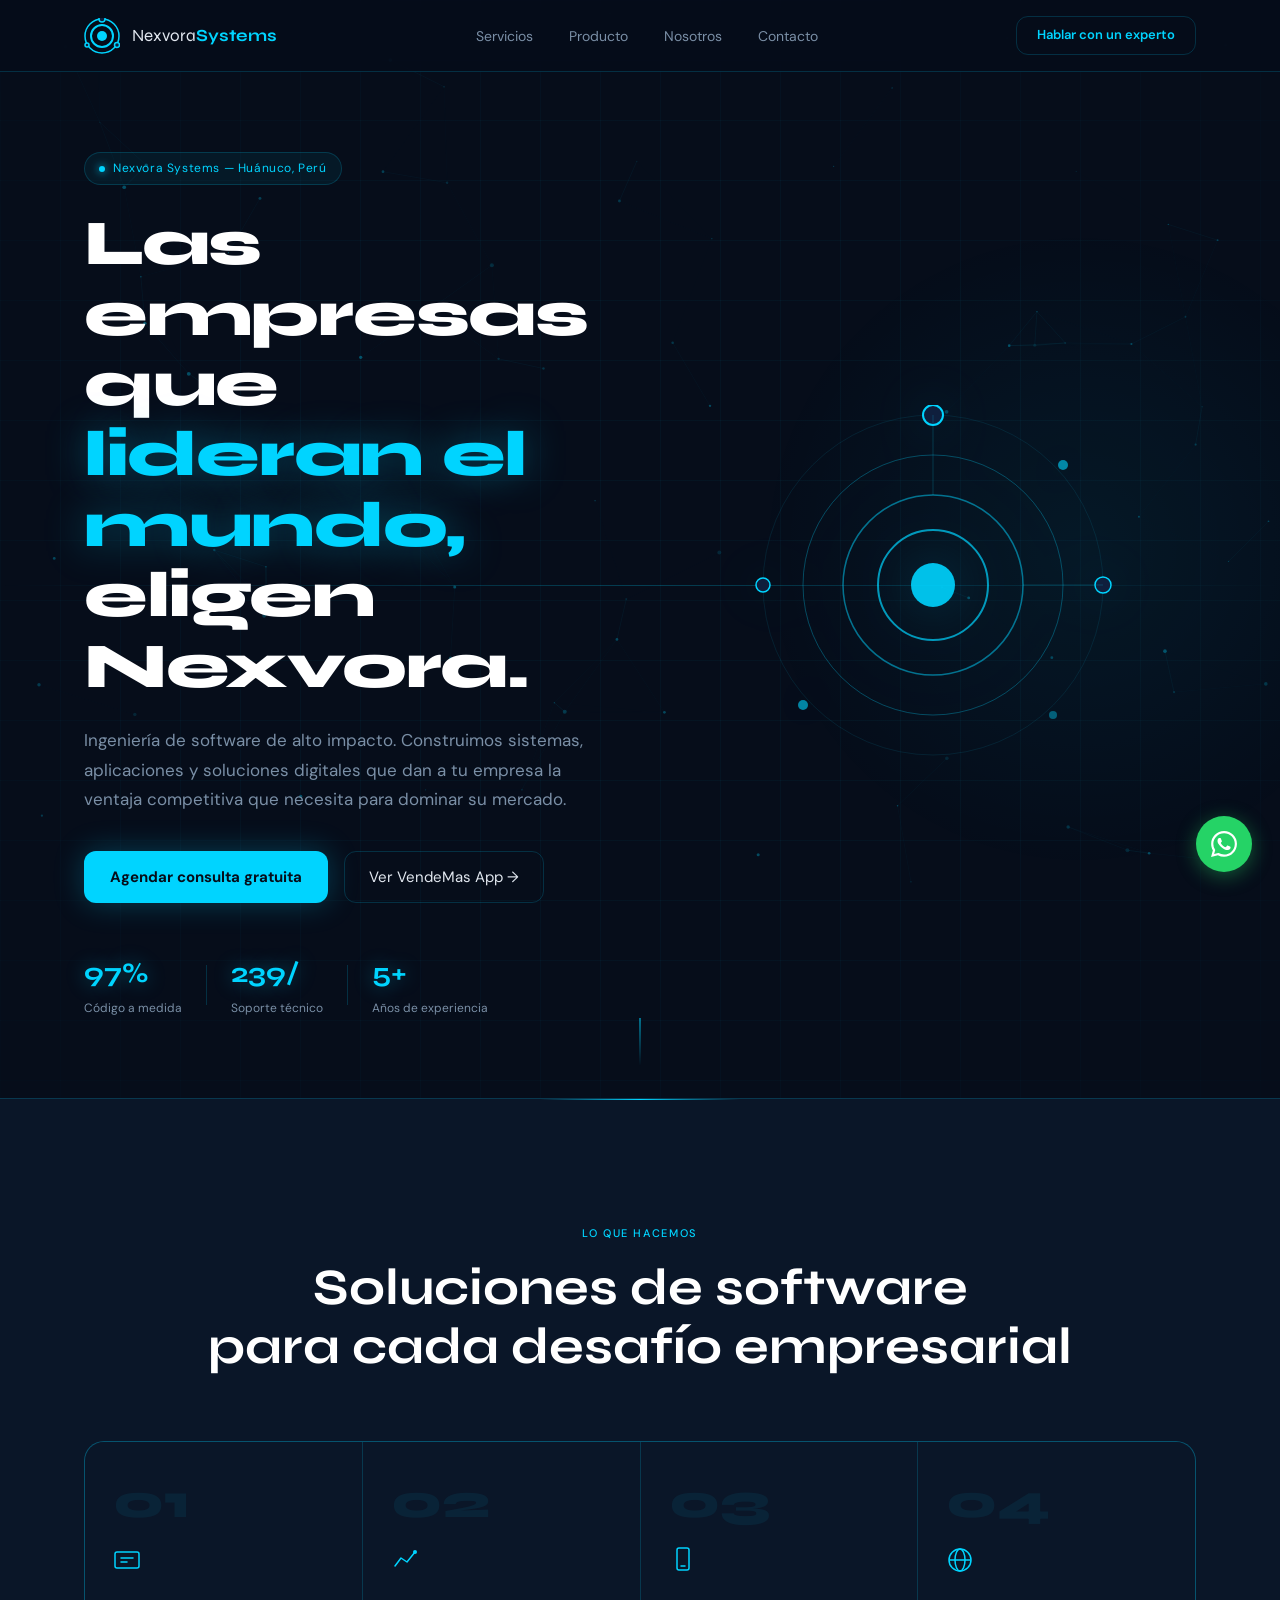
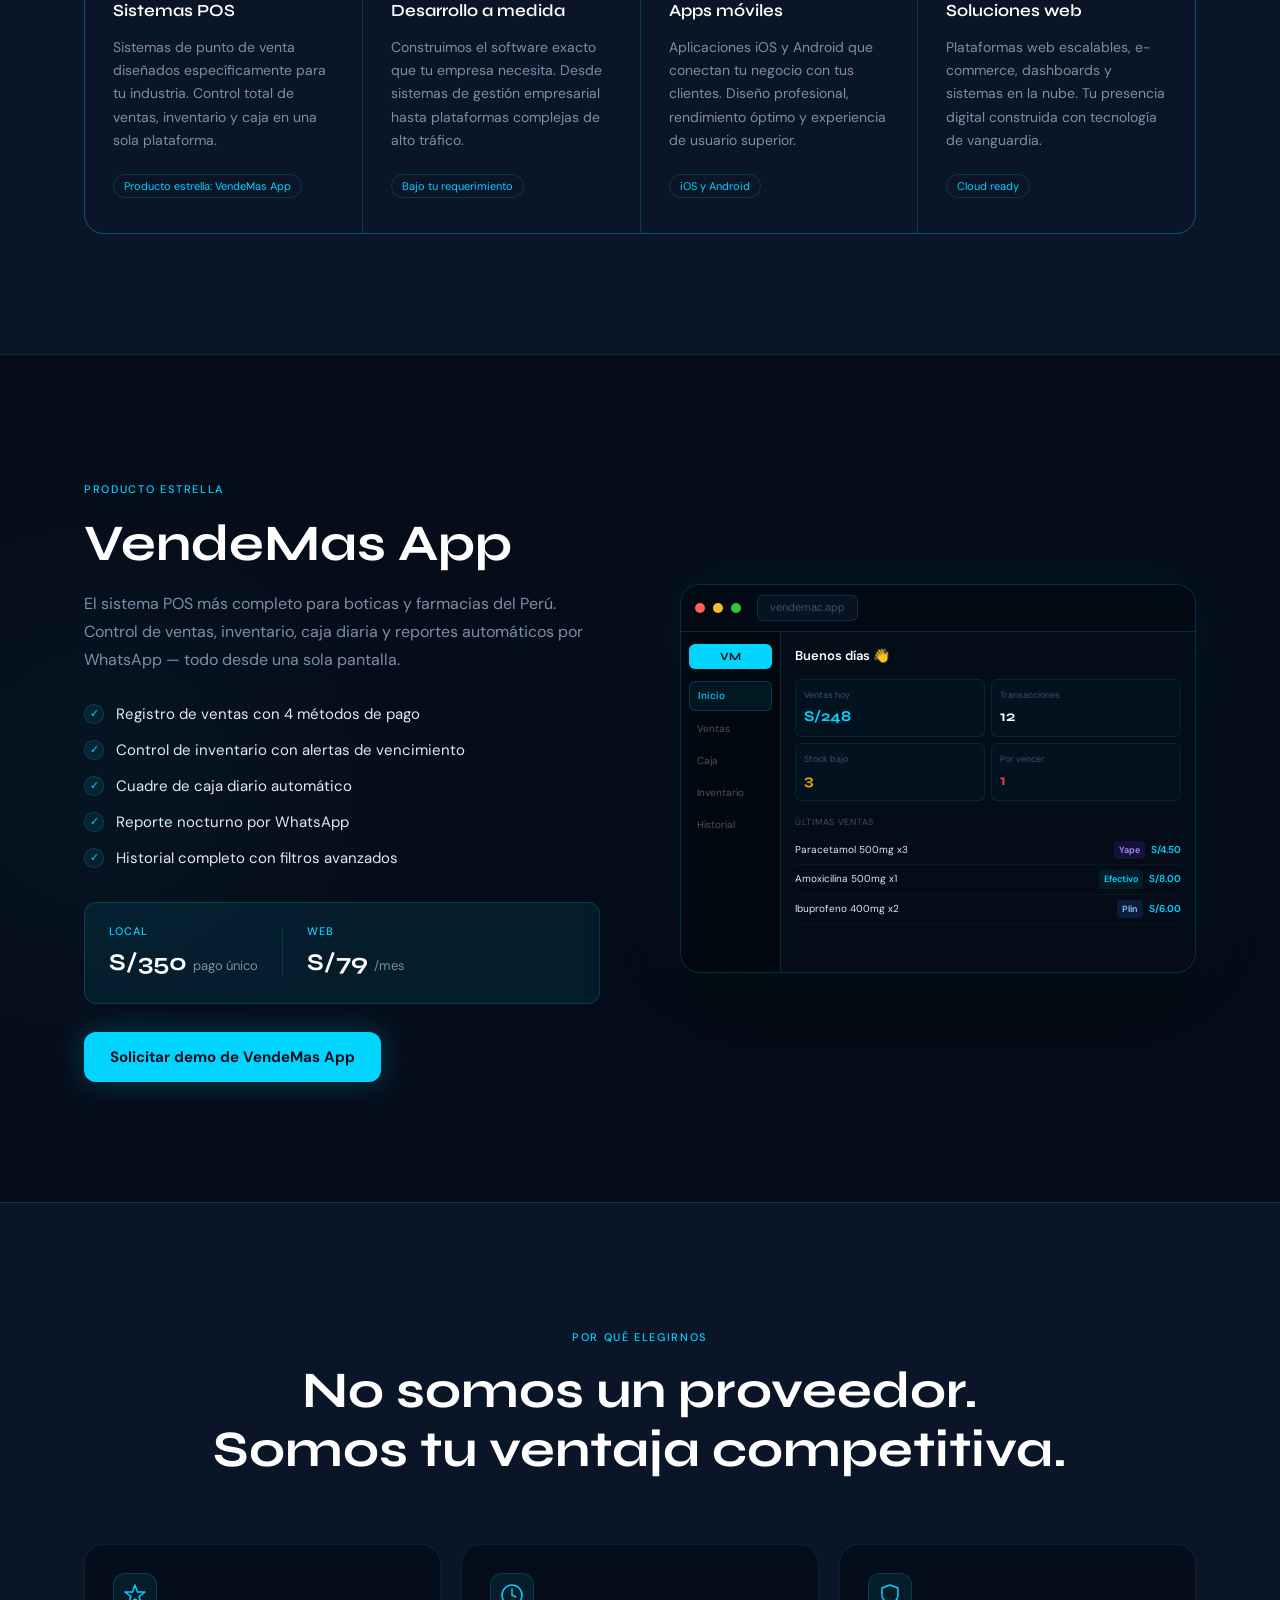
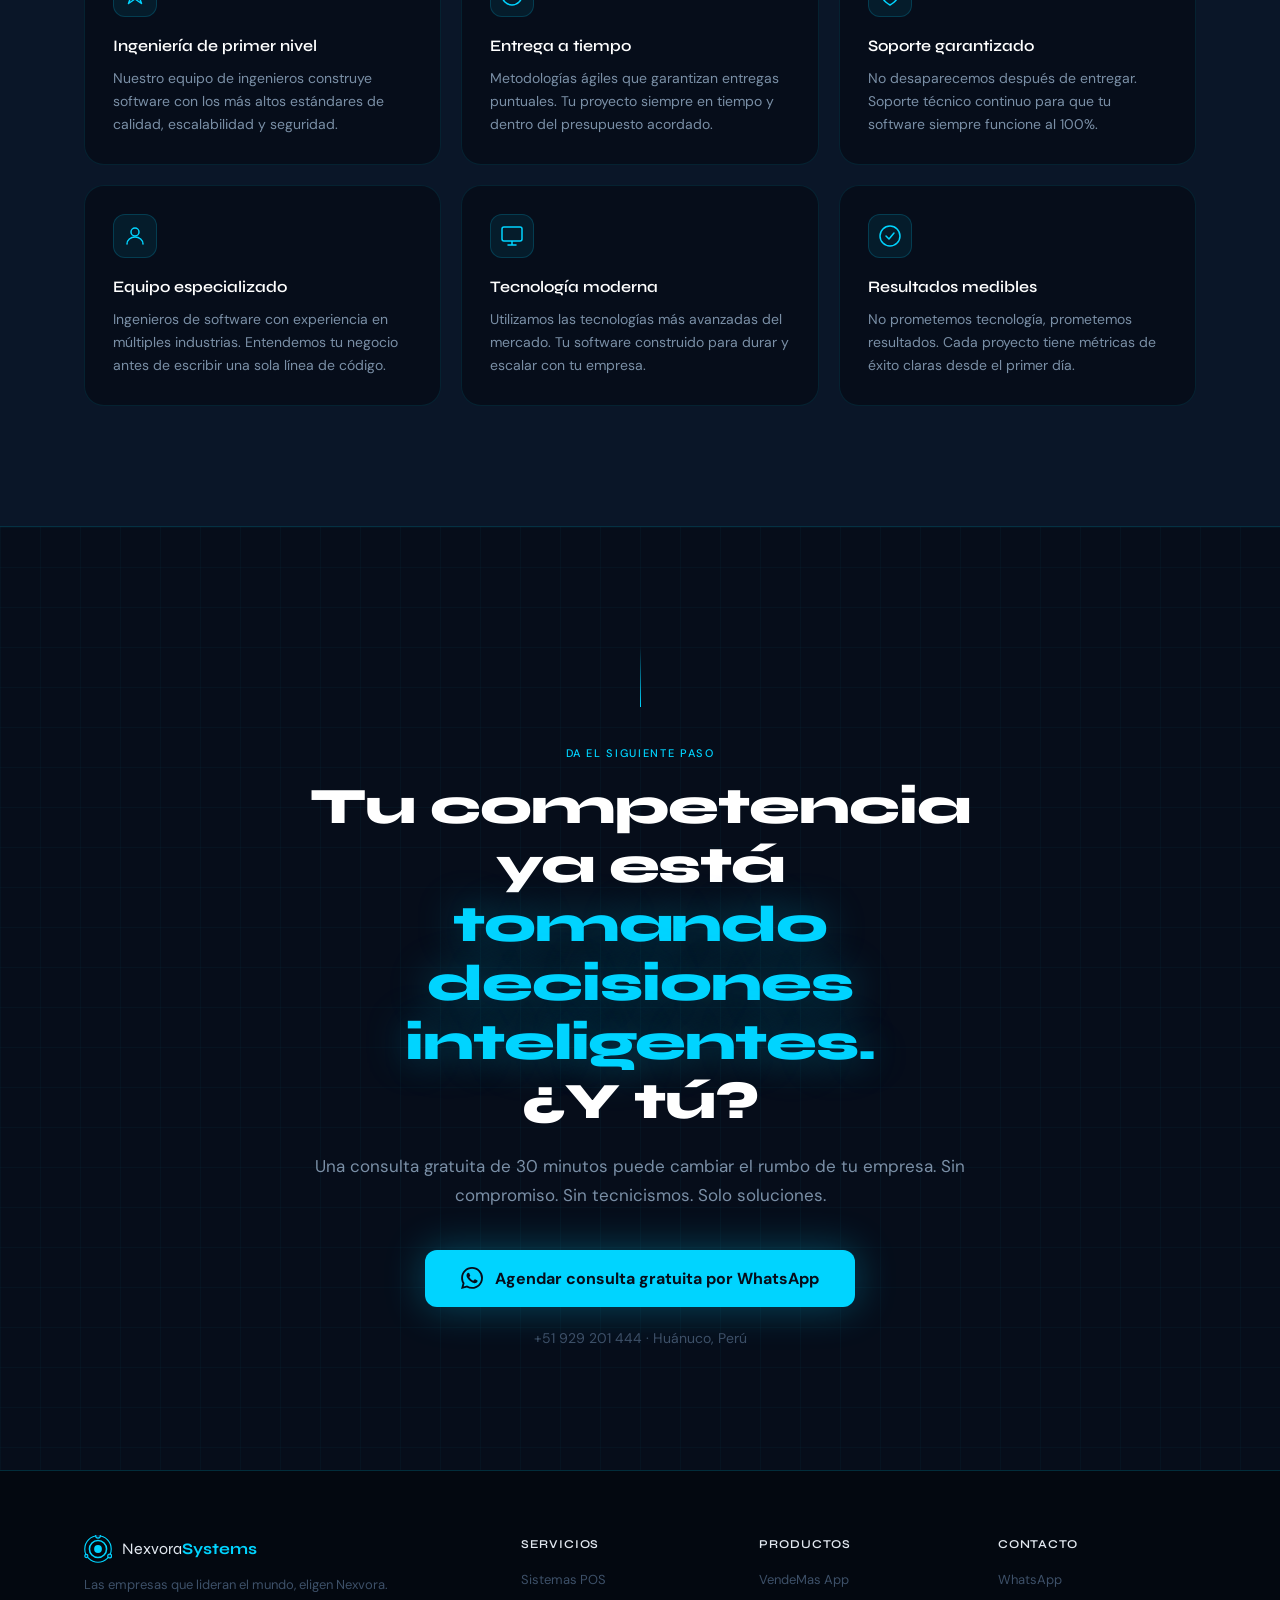
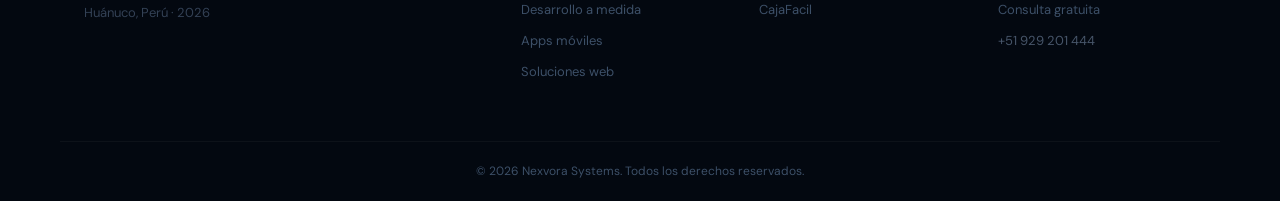
==== commit f73f950a: "Esta es la pagina definitiva de NexvoraSystems" ====
--- a/index.html
+++ b/index.html
@@ -27,6 +27,7 @@
     <link rel="stylesheet" href="style.css">
 </head>
 <body>
+    <canvas id="canvas-bg"></canvas>
 
     <!-- ============================================================
          NAVBAR
--- a/style.css
+++ b/style.css
@@ -1,1058 +1,336 @@
 /* ============================================================
-   Nexvora Systems — Hoja de estilos
-   Paleta: Azul profundo #0F1F3D + Cyan #00D4FF + Blanco
-   Fuentes: Syne (títulos) + DM Sans (cuerpo)
-   Tema: Dark, corporativo, tecnológico de alto impacto
+   Nexvora Systems — style.css v2
+   Dark tech de alto impacto
+   Efectos: partículas canvas, scanlines, glow, grid animado
 ============================================================ */
 
-/* ============================================================
-   VARIABLES
-============================================================ */
 :root {
-    --azul-deep    : #0F1F3D;
-    --azul-mid     : #162844;
-    --azul-light   : #1e3a5f;
+    --azul-deep    : #060d1a;
+    --azul-mid     : #0a1628;
+    --azul-light   : #0f1f3d;
     --cyan         : #00D4FF;
-    --cyan-dim     : rgba(0, 212, 255, 0.12);
-    --cyan-border  : rgba(0, 212, 255, 0.25);
+    --cyan-bright  : #33dfff;
+    --cyan-dim     : rgba(0,212,255,0.08);
+    --cyan-border  : rgba(0,212,255,0.18);
     --blanco       : #ffffff;
     --gris-100     : #e2e8f0;
-    --gris-400     : #94a3b8;
-    --gris-600     : #475569;
-    --gris-800     : #1e293b;
-    --texto        : #e2e8f0;
-    --texto-muted  : #64748b;
-
+    --gris-400     : #7a8fa6;
+    --gris-600     : #3d5068;
+    --texto        : #cdd9e5;
     --font-titulo  : 'Syne', sans-serif;
     --font-body    : 'DM Sans', sans-serif;
-
     --radio-sm     : 6px;
     --radio-md     : 12px;
     --radio-lg     : 20px;
     --radio-xl     : 28px;
-
     --max-ancho    : 1160px;
     --nav-h        : 72px;
-
-    --transition   : all 0.25s ease;
-}
-
-/* ============================================================
-   RESET
-============================================================ */
-*, *::before, *::after {
-    box-sizing : border-box;
-    margin     : 0;
-    padding    : 0;
-}
-
-html {
-    font-size      : 16px;
-    scroll-behavior: smooth;
-}
-
-body {
-    font-family : var(--font-body);
-    background  : var(--azul-deep);
-    color       : var(--texto);
-    line-height : 1.6;
-    overflow-x  : hidden;
-}
-
+    --t            : all 0.25s ease;
+}
+
+*, *::before, *::after { box-sizing: border-box; margin: 0; padding: 0; }
+html { font-size: 16px; scroll-behavior: smooth; }
+body { font-family: var(--font-body); background: var(--azul-deep); color: var(--texto); line-height: 1.6; overflow-x: hidden; }
 img { max-width: 100%; display: block; }
 a { text-decoration: none; color: inherit; }
 ul { list-style: none; }
 
-/* ============================================================
-   UTILIDADES
-============================================================ */
-.seccion-inner {
-    max-width : var(--max-ancho);
-    margin    : 0 auto;
-    padding   : 0 24px;
-}
+#canvas-bg {
+    position: fixed; top: 0; left: 0; width: 100%; height: 100%;
+    z-index: 0; pointer-events: none; opacity: 0.5;
+}
+
+.seccion-inner { max-width: var(--max-ancho); margin: 0 auto; padding: 0 24px; position: relative; z-index: 1; }
 
 .seccion-label {
-    display        : inline-block;
-    font-family    : var(--font-body);
-    font-size      : 11px;
-    font-weight    : 500;
-    letter-spacing : 0.15em;
-    text-transform : uppercase;
-    color          : var(--cyan);
-    margin-bottom  : 16px;
-}
-
-.seccion-label.claro { color: var(--cyan); }
-
-.seccion-header {
-    text-align    : center;
-    margin-bottom : 64px;
-}
+    display: inline-block; font-size: 11px; font-weight: 500;
+    letter-spacing: 0.15em; text-transform: uppercase; color: var(--cyan); margin-bottom: 16px;
+}
+
+.seccion-header { text-align: center; margin-bottom: 64px; }
 
 .seccion-titulo {
-    font-family : var(--font-titulo);
-    font-size   : clamp(32px, 4vw, 52px);
-    font-weight : 700;
-    line-height : 1.15;
-    color       : var(--blanco);
-}
-
-.seccion-titulo.claro { color: var(--blanco); }
-
-.titulo-acento { color: var(--cyan); }
-
-/* ============================================================
-   NAVBAR
-============================================================ */
+    font-family: var(--font-titulo); font-size: clamp(32px,4vw,52px);
+    font-weight: 700; line-height: 1.15; color: var(--blanco);
+}
+
+.titulo-acento { color: var(--cyan); text-shadow: 0 0 40px rgba(0,212,255,0.35); }
+
+/* NAVBAR */
 .navbar {
-    position        : fixed;
-    top             : 0;
-    left            : 0;
-    right           : 0;
-    z-index         : 1000;
-    height          : var(--nav-h);
-    background      : rgba(15, 31, 61, 0.85);
-    backdrop-filter : blur(16px);
-    border-bottom   : 1px solid var(--cyan-border);
-    transition      : var(--transition);
-}
-
-.navbar.scrolled {
-    background : rgba(15, 31, 61, 0.98);
-}
+    position: fixed; top: 0; left: 0; right: 0; z-index: 1000;
+    height: var(--nav-h); background: rgba(6,13,26,0.75);
+    backdrop-filter: blur(20px); border-bottom: 1px solid var(--cyan-border);
+    transition: var(--t);
+}
+.navbar.scrolled { background: rgba(6,13,26,0.97); }
 
 .nav-inner {
-    max-width       : var(--max-ancho);
-    margin          : 0 auto;
-    padding         : 0 24px;
-    height          : 100%;
-    display         : flex;
-    align-items     : center;
-    justify-content : space-between;
-    gap             : 32px;
-}
-
-.nav-logo {
-    display     : flex;
-    align-items : center;
-    gap         : 12px;
-    font-family : var(--font-titulo);
-    font-size   : 17px;
-    font-weight : 400;
-    color       : var(--gris-100);
-    flex-shrink : 0;
-}
-
+    max-width: var(--max-ancho); margin: 0 auto; padding: 0 24px;
+    height: 100%; display: flex; align-items: center;
+    justify-content: space-between; gap: 32px;
+}
+
+.nav-logo { display: flex; align-items: center; gap: 12px; font-family: var(--font-titulo); font-size: 17px; color: var(--gris-100); flex-shrink: 0; }
 .nav-logo strong { color: var(--cyan); font-weight: 700; }
-
-.nav-links {
-    display    : flex;
-    align-items: center;
-    gap        : 36px;
-}
-
-.nav-link {
-    font-size   : 14px;
-    font-weight : 400;
-    color       : var(--gris-400);
-    transition  : color 0.2s;
-    letter-spacing: 0.02em;
-}
-
-.nav-link:hover { color: var(--blanco); }
+.nav-links { display: flex; align-items: center; gap: 36px; }
+.nav-link { font-size: 14px; color: var(--gris-400); transition: color 0.2s; }
+.nav-link:hover { color: var(--cyan); }
 
 .nav-cta {
-    background    : var(--cyan);
-    color         : var(--azul-deep);
-    padding       : 9px 20px;
-    border-radius : var(--radio-md);
-    font-size     : 13px;
-    font-weight   : 600;
-    transition    : var(--transition);
-    flex-shrink   : 0;
-    letter-spacing: 0.01em;
-}
-
-.nav-cta:hover {
-    background : #33dcff;
-    transform  : translateY(-1px);
-}
-
-.nav-hamburguesa {
-    display        : none;
-    flex-direction : column;
-    gap            : 5px;
-    background     : none;
-    border         : none;
-    cursor         : pointer;
-    padding        : 4px;
-}
-
-.nav-hamburguesa span {
-    display       : block;
-    width         : 22px;
-    height        : 2px;
-    background    : var(--gris-100);
-    border-radius : 2px;
-    transition    : var(--transition);
-}
-
-/* ============================================================
-   HERO
-============================================================ */
-.hero {
-    position    : relative;
-    min-height  : 100vh;
-    padding-top : var(--nav-h);
-    display     : flex;
-    align-items : center;
-    overflow    : hidden;
-}
-
-/* Grid de puntos de fondo */
+    background: transparent; color: var(--cyan); padding: 8px 20px;
+    border-radius: var(--radio-md); font-size: 13px; font-weight: 600;
+    border: 1px solid var(--cyan-border); transition: var(--t); flex-shrink: 0;
+}
+.nav-cta:hover { background: var(--cyan-dim); border-color: var(--cyan); color: var(--blanco); }
+
+.nav-hamburguesa { display: none; flex-direction: column; gap: 5px; background: none; border: none; cursor: pointer; padding: 4px; }
+.nav-hamburguesa span { display: block; width: 22px; height: 2px; background: var(--gris-100); border-radius: 2px; }
+
+/* HERO */
+.hero { position: relative; min-height: 100vh; padding-top: var(--nav-h); display: flex; align-items: center; overflow: hidden; }
+
 .hero-grid {
-    position   : absolute;
-    inset      : 0;
+    position: absolute; inset: 0;
     background-image:
-        radial-gradient(circle, rgba(0,212,255,0.08) 1px, transparent 1px);
-    background-size: 48px 48px;
-    z-index    : 0;
-}
-
-/* Orbe de luz */
+        linear-gradient(rgba(0,212,255,0.04) 1px, transparent 1px),
+        linear-gradient(90deg, rgba(0,212,255,0.04) 1px, transparent 1px);
+    background-size: 60px 60px; z-index: 0;
+    mask-image: radial-gradient(ellipse 80% 80% at 50% 50%, black 40%, transparent 100%);
+}
+
 .hero-orbe {
-    position      : absolute;
-    width         : 600px;
-    height        : 600px;
-    background    : radial-gradient(circle, rgba(0,212,255,0.06) 0%, transparent 70%);
-    border-radius : 50%;
-    right         : -100px;
-    top           : 50%;
-    transform     : translateY(-50%);
-    z-index       : 0;
+    position: absolute; width: 700px; height: 700px; border-radius: 50%;
+    right: -150px; top: 50%; transform: translateY(-50%); z-index: 0;
+    background: radial-gradient(circle, rgba(0,212,255,0.06) 0%, transparent 65%);
+    animation: orbe-pulse 6s ease-in-out infinite;
+}
+
+@keyframes orbe-pulse {
+    0%,100% { transform: translateY(-50%) scale(1); opacity: 0.7; }
+    50% { transform: translateY(-50%) scale(1.12); opacity: 1; }
+}
+
+.hero::after {
+    content: ''; position: absolute; left: 0; right: 0; height: 1px;
+    background: linear-gradient(90deg, transparent, rgba(0,212,255,0.25), transparent);
+    animation: scanline 10s linear infinite; z-index: 0;
+}
+
+@keyframes scanline {
+    0% { top: 0%; opacity: 0; } 5% { opacity: 1; } 95% { opacity: 1; } 100% { top: 100%; opacity: 0; }
 }
 
 .hero-inner {
-    position        : relative;
-    z-index         : 1;
-    max-width       : var(--max-ancho);
-    margin          : 0 auto;
-    padding         : 80px 24px;
-    display         : grid;
-    grid-template-columns: 1fr 1fr;
-    gap             : 60px;
-    align-items     : center;
+    position: relative; z-index: 1; max-width: var(--max-ancho); margin: 0 auto;
+    padding: 80px 24px; display: grid; grid-template-columns: 1fr 1fr; gap: 60px; align-items: center;
 }
 
 .hero-badge {
-    display      : inline-flex;
-    align-items  : center;
-    gap          : 8px;
-    background   : var(--cyan-dim);
-    border       : 1px solid var(--cyan-border);
-    padding      : 6px 14px;
-    border-radius: 20px;
-    font-size    : 12px;
-    color        : var(--cyan);
-    margin-bottom: 24px;
-    letter-spacing: 0.05em;
+    display: inline-flex; align-items: center; gap: 8px;
+    background: rgba(0,212,255,0.06); border: 1px solid var(--cyan-border);
+    padding: 6px 14px; border-radius: 20px; font-size: 12px; color: var(--cyan);
+    margin-bottom: 24px; letter-spacing: 0.05em;
 }
 
 .badge-punto {
-    width         : 6px;
-    height        : 6px;
-    background    : var(--cyan);
-    border-radius : 50%;
-    animation     : pulso 2s infinite;
+    width: 6px; height: 6px; background: var(--cyan); border-radius: 50%;
+    animation: pulso 2s infinite; box-shadow: 0 0 8px var(--cyan);
 }
 
 @keyframes pulso {
-    0%, 100% { opacity: 1; transform: scale(1); }
-    50%       { opacity: 0.5; transform: scale(1.4); }
+    0%,100% { opacity: 1; transform: scale(1); }
+    50% { opacity: 0.4; transform: scale(1.5); }
 }
 
 .hero-titulo {
-    font-family   : var(--font-titulo);
-    font-size     : clamp(38px, 5vw, 62px);
-    font-weight   : 800;
-    line-height   : 1.1;
-    color         : var(--blanco);
-    margin-bottom : 24px;
-    letter-spacing: -0.02em;
-}
-
-.hero-subtitulo {
-    font-size     : 17px;
-    color         : var(--gris-400);
-    line-height   : 1.75;
-    margin-bottom : 36px;
-    max-width     : 520px;
-}
-
-.hero-acciones {
-    display       : flex;
-    gap           : 16px;
-    margin-bottom : 48px;
-    flex-wrap     : wrap;
-}
+    font-family: var(--font-titulo); font-size: clamp(38px,5vw,64px);
+    font-weight: 800; line-height: 1.1; color: var(--blanco);
+    margin-bottom: 24px; letter-spacing: -0.02em;
+}
+
+.hero-subtitulo { font-size: 17px; color: var(--gris-400); line-height: 1.75; margin-bottom: 36px; max-width: 520px; }
+
+.hero-acciones { display: flex; gap: 16px; margin-bottom: 48px; flex-wrap: wrap; }
 
 .btn-primario {
-    display       : inline-flex;
-    align-items   : center;
-    gap           : 8px;
-    background    : var(--cyan);
-    color         : var(--azul-deep);
-    padding       : 13px 26px;
-    border-radius : var(--radio-md);
-    font-size     : 15px;
-    font-weight   : 600;
-    font-family   : var(--font-body);
-    transition    : var(--transition);
-    letter-spacing: 0.01em;
-}
-
-.btn-primario:hover {
-    background : #33dcff;
-    transform  : translateY(-2px);
-}
+    display: inline-flex; align-items: center; gap: 8px;
+    background: var(--cyan); color: var(--azul-deep); padding: 13px 26px;
+    border-radius: var(--radio-md); font-size: 15px; font-weight: 700;
+    font-family: var(--font-body); transition: var(--t);
+    box-shadow: 0 0 30px rgba(0,212,255,0.25);
+}
+.btn-primario:hover { background: var(--cyan-bright); transform: translateY(-2px); box-shadow: 0 0 50px rgba(0,212,255,0.45); }
 
 .btn-ghost {
-    display       : inline-flex;
-    align-items   : center;
-    gap           : 6px;
-    background    : transparent;
-    color         : var(--gris-100);
-    padding       : 13px 24px;
-    border-radius : var(--radio-md);
-    font-size     : 15px;
-    font-weight   : 400;
-    border        : 1px solid var(--cyan-border);
-    transition    : var(--transition);
-}
-
-.btn-ghost:hover {
-    border-color : var(--cyan);
-    color        : var(--cyan);
-}
-
-.hero-metricas {
-    display    : flex;
-    align-items: center;
-    gap        : 24px;
-    flex-wrap  : wrap;
-}
-
-.metrica {
-    display        : flex;
-    flex-direction : column;
-    gap            : 3px;
-}
-
-.metrica strong {
-    font-family : var(--font-titulo);
-    font-size   : 26px;
-    font-weight : 700;
-    color       : var(--cyan);
-}
-
-.metrica span {
-    font-size : 12px;
-    color     : var(--gris-400);
-}
-
-.metrica-div {
-    width      : 1px;
-    height     : 40px;
-    background : var(--cyan-border);
-}
-
-/* Logo decorativo hero */
-.hero-logo-deco {
-    display         : flex;
-    justify-content : center;
-    align-items     : center;
-    animation       : rotar 30s linear infinite;
-}
-
-@keyframes rotar {
-    from { transform: rotate(0deg); }
-    to   { transform: rotate(360deg); }
-}
-
-/* Scroll indicator */
-.scroll-indicator {
-    position        : absolute;
-    bottom          : 32px;
-    left            : 50%;
-    transform       : translateX(-50%);
-    display         : flex;
-    flex-direction  : column;
-    align-items     : center;
-    z-index         : 1;
-}
-
-.scroll-linea {
-    width         : 1px;
-    height        : 48px;
-    background    : linear-gradient(to bottom, var(--cyan), transparent);
-    animation     : scrollDown 2s infinite;
-}
-
+    display: inline-flex; align-items: center; gap: 6px;
+    background: transparent; color: var(--gris-100); padding: 13px 24px;
+    border-radius: var(--radio-md); font-size: 15px;
+    border: 1px solid var(--cyan-border); transition: var(--t);
+}
+.btn-ghost:hover { border-color: var(--cyan); color: var(--cyan); }
+
+.hero-metricas { display: flex; align-items: center; gap: 24px; flex-wrap: wrap; }
+.metrica { display: flex; flex-direction: column; gap: 3px; }
+.metrica strong { font-family: var(--font-titulo); font-size: 28px; font-weight: 700; color: var(--cyan); text-shadow: 0 0 20px rgba(0,212,255,0.4); }
+.metrica span { font-size: 12px; color: var(--gris-400); }
+.metrica-div { width: 1px; height: 40px; background: var(--cyan-border); }
+
+.hero-logo-deco { display: flex; justify-content: center; align-items: center; animation: rotar 40s linear infinite; filter: drop-shadow(0 0 24px rgba(0,212,255,0.18)); }
+@keyframes rotar { from { transform: rotate(0deg); } to { transform: rotate(360deg); } }
+
+.scroll-indicator { position: absolute; bottom: 32px; left: 50%; transform: translateX(-50%); z-index: 1; }
+.scroll-linea { width: 1px; height: 48px; background: linear-gradient(to bottom, var(--cyan), transparent); animation: scrollDown 2.5s infinite; }
 @keyframes scrollDown {
-    0%   { transform: scaleY(0); transform-origin: top; }
-    50%  { transform: scaleY(1); transform-origin: top; }
-    51%  { transform: scaleY(1); transform-origin: bottom; }
-    100% { transform: scaleY(0); transform-origin: bottom; }
-}
-
-/* ============================================================
-   SERVICIOS
-============================================================ */
-.servicios {
-    padding    : 120px 0;
-    background : var(--azul-mid);
-    border-top : 1px solid var(--cyan-border);
+    0% { transform: scaleY(0); transform-origin: top; opacity: 0; }
+    30% { opacity: 1; }
+    60% { transform: scaleY(1); transform-origin: top; }
+    61% { transform: scaleY(1); transform-origin: bottom; }
+    100% { transform: scaleY(0); transform-origin: bottom; opacity: 0; }
+}
+
+/* SERVICIOS */
+.servicios { padding: 120px 0; background: var(--azul-mid); border-top: 1px solid var(--cyan-border); position: relative; }
+.servicios::before {
+    content: ''; position: absolute; top: 0; left: 50%; transform: translateX(-50%);
+    width: 200px; height: 1px; background: linear-gradient(90deg, transparent, var(--cyan), transparent);
 }
 
 .servicios-grid {
-    display               : grid;
-    grid-template-columns : repeat(4, 1fr);
-    gap                   : 1px;
-    background            : var(--cyan-border);
-    border                : 1px solid var(--cyan-border);
-    border-radius         : var(--radio-lg);
-    overflow              : hidden;
-}
-
-.servicio-card {
-    background  : var(--azul-mid);
-    padding     : 36px 28px;
-    transition  : var(--transition);
-    position    : relative;
-}
-
-.servicio-card:hover {
-    background : var(--azul-light);
-}
-
-.servicio-numero {
-    font-family   : var(--font-titulo);
-    font-size     : 48px;
-    font-weight   : 800;
-    color         : var(--cyan-border);
-    line-height   : 1;
-    margin-bottom : 20px;
-}
-
-.servicio-icono {
-    margin-bottom : 16px;
-}
-
-.servicio-card h3 {
-    font-family   : var(--font-titulo);
-    font-size     : 18px;
-    font-weight   : 600;
-    color         : var(--blanco);
-    margin-bottom : 12px;
-}
-
-.servicio-card p {
-    font-size  : 14px;
-    color      : var(--gris-400);
-    line-height: 1.65;
-    margin-bottom: 20px;
-}
-
-.servicio-tag {
-    font-size     : 11px;
-    color         : var(--cyan);
-    border        : 1px solid var(--cyan-border);
-    padding       : 4px 10px;
-    border-radius : 20px;
-    letter-spacing: 0.03em;
-}
-
-/* ============================================================
-   PRODUCTO
-============================================================ */
-.producto {
-    padding    : 120px 0;
-    background : var(--azul-deep);
-    border-top : 1px solid var(--cyan-border);
-}
-
-.producto-contenido {
-    display               : grid;
-    grid-template-columns : 1fr 1fr;
-    gap                   : 80px;
-    align-items           : center;
-}
-
-.producto-desc {
-    font-size     : 16px;
-    color         : var(--gris-400);
-    line-height   : 1.75;
-    margin-bottom : 28px;
-    margin-top    : 16px;
-}
-
-.producto-features {
-    display        : flex;
-    flex-direction : column;
-    gap            : 12px;
-    margin-bottom  : 32px;
-}
-
-.producto-features li {
-    display    : flex;
-    gap        : 12px;
-    align-items: flex-start;
-    font-size  : 15px;
-    color      : var(--gris-100);
-}
-
-.feature-check {
-    width          : 20px;
-    height         : 20px;
-    background     : var(--cyan-dim);
-    border         : 1px solid var(--cyan-border);
-    border-radius  : 50%;
-    display        : flex;
-    align-items    : center;
-    justify-content: center;
-    font-size      : 11px;
-    color          : var(--cyan);
-    flex-shrink    : 0;
-    margin-top     : 2px;
-}
-
-.producto-planes {
-    display       : flex;
-    align-items   : center;
-    gap           : 24px;
-    margin-bottom : 28px;
-    padding       : 20px 24px;
-    background    : var(--cyan-dim);
-    border        : 1px solid var(--cyan-border);
-    border-radius : var(--radio-md);
-}
-
-.plan {
-    display        : flex;
-    flex-direction : column;
-    gap            : 4px;
-}
-
-.plan-tipo {
-    font-size     : 11px;
-    color         : var(--cyan);
-    text-transform: uppercase;
-    letter-spacing: 0.1em;
-    font-weight   : 500;
-}
-
-.plan-precio {
-    font-family : var(--font-titulo);
-    font-size   : 24px;
-    font-weight : 700;
-    color       : var(--blanco);
-}
-
-.plan-precio small {
-    font-size   : 13px;
-    font-weight : 400;
-    color       : var(--gris-400);
-    font-family : var(--font-body);
-}
-
-.plan-div {
-    width      : 1px;
-    height     : 50px;
-    background : var(--cyan-border);
-}
-
-/* Mockup */
-.producto-mockup {
-    position : relative;
-}
-
-.mockup-frame {
-    background    : #0d1b2e;
-    border-radius : var(--radio-lg);
-    border        : 1px solid var(--cyan-border);
-    overflow      : hidden;
-    position      : relative;
-    z-index       : 1;
-}
-
-.mockup-barra {
-    background  : #0a1628;
-    padding     : 10px 14px;
-    display     : flex;
-    align-items : center;
-    gap         : 8px;
-    border-bottom: 1px solid var(--cyan-border);
-}
-
-.dot {
-    width         : 10px;
-    height        : 10px;
-    border-radius : 50%;
-}
-.dot.r { background: #ff5f57; }
-.dot.y { background: #febc2e; }
-.dot.g { background: #28c840; }
-
-.mockup-url-text {
-    font-size     : 11px;
-    color         : var(--gris-600);
-    background    : #162030;
-    padding       : 3px 12px;
-    border-radius : 6px;
-    margin-left   : 8px;
-}
-
-.mockup-body {
-    display : flex;
-    height  : 340px;
-}
-
-.mockup-sidebar {
-    width      : 100px;
-    background : #091525;
-    padding    : 12px 8px;
-    display    : flex;
-    flex-direction: column;
-    gap        : 4px;
-    flex-shrink: 0;
-}
-
-.ms-logo {
-    background    : var(--cyan);
-    color         : var(--azul-deep);
-    font-size     : 11px;
-    font-weight   : 700;
-    padding       : 4px 6px;
-    border-radius : 6px;
-    text-align    : center;
-    margin-bottom : 8px;
-    font-family   : var(--font-titulo);
-}
-
-.ms-item {
-    font-size     : 10px;
-    color         : rgba(255,255,255,0.4);
-    padding       : 6px 8px;
-    border-radius : 6px;
-    cursor        : pointer;
-}
-
-.ms-item.active {
-    background : var(--cyan-dim);
-    color      : var(--cyan);
-    font-weight: 500;
-    border     : 1px solid var(--cyan-border);
-}
-
-.mockup-main {
-    flex    : 1;
-    padding : 14px;
-    overflow: hidden;
-}
-
-.mm-title {
-    font-size     : 13px;
-    font-weight   : 600;
-    color         : var(--blanco);
-    margin-bottom : 12px;
-}
-
-.mm-cards {
-    display               : grid;
-    grid-template-columns : 1fr 1fr;
-    gap                   : 6px;
-    margin-bottom         : 14px;
-}
-
-.mm-card {
-    padding       : 8px;
-    background    : rgba(0,212,255,0.04);
-    border        : 1px solid var(--cyan-border);
-    border-radius : 6px;
-}
-
-.mm-label {
-    font-size : 9px;
-    color     : var(--gris-600);
-}
-
-.mm-val {
-    font-size   : 15px;
-    font-weight : 700;
-    color       : var(--blanco);
-    margin-top  : 2px;
-    font-family : var(--font-titulo);
-}
-
-.mm-ventas-titulo {
-    font-size     : 9px;
-    color         : var(--gris-600);
-    text-transform: uppercase;
-    letter-spacing: 0.08em;
-    margin-bottom : 6px;
-}
-
-.mm-venta {
-    display         : flex;
-    justify-content : space-between;
-    align-items     : center;
-    padding         : 5px 0;
-    border-bottom   : 1px solid rgba(255,255,255,0.05);
-    font-size       : 10px;
-    gap             : 6px;
-}
-
-.mm-venta span:first-child {
-    flex        : 1;
-    color       : var(--gris-100);
-    white-space : nowrap;
-    overflow    : hidden;
-    text-overflow: ellipsis;
-}
-
-.mm-badge {
-    font-size     : 9px;
-    padding       : 2px 5px;
-    border-radius : 4px;
-    font-weight   : 600;
-}
-
-.mm-badge.yape { background: rgba(124,58,237,0.2); color: #a78bfa; }
-.mm-badge.ef   { background: rgba(0,212,255,0.1); color: var(--cyan); }
-.mm-badge.plin { background: rgba(59,130,246,0.2); color: #93c5fd; }
-
-.mm-monto {
-    font-weight : 600;
-    color       : var(--cyan);
-    white-space : nowrap;
-    font-size   : 10px;
-}
-
-.mockup-glow {
-    position      : absolute;
-    width         : 300px;
-    height        : 300px;
-    background    : radial-gradient(circle, rgba(0,212,255,0.08) 0%, transparent 70%);
-    border-radius : 50%;
-    top           : 50%;
-    left          : 50%;
-    transform     : translate(-50%, -50%);
-    pointer-events: none;
-}
-
-/* ============================================================
-   POR QUÉ NEXVORA
-============================================================ */
-.porque {
-    padding    : 120px 0;
-    background : var(--azul-mid);
-    border-top : 1px solid var(--cyan-border);
-}
-
-.porque-grid {
-    display               : grid;
-    grid-template-columns : repeat(3, 1fr);
-    gap                   : 24px;
-}
-
-.porque-item {
-    padding       : 28px;
-    background    : var(--azul-deep);
-    border        : 1px solid var(--cyan-border);
-    border-radius : var(--radio-lg);
-    transition    : var(--transition);
-}
-
-.porque-item:hover {
-    border-color : var(--cyan);
-    transform    : translateY(-4px);
-}
-
-.porque-icono {
-    width          : 44px;
-    height         : 44px;
-    background     : var(--cyan-dim);
-    border         : 1px solid var(--cyan-border);
-    border-radius  : var(--radio-md);
-    display        : flex;
-    align-items    : center;
-    justify-content: center;
-    margin-bottom  : 16px;
-}
-
-.porque-item h4 {
-    font-family   : var(--font-titulo);
-    font-size     : 16px;
-    font-weight   : 600;
-    color         : var(--blanco);
-    margin-bottom : 8px;
-}
-
-.porque-item p {
-    font-size  : 14px;
-    color      : var(--gris-400);
-    line-height: 1.65;
-}
-
-/* ============================================================
-   CTA FINAL
-============================================================ */
-.cta {
-    padding    : 120px 0;
-    background : var(--azul-deep);
-    border-top : 1px solid var(--cyan-border);
-    text-align : center;
-    position   : relative;
-    overflow   : hidden;
-}
-
-.cta::before {
-    content       : '';
-    position      : absolute;
-    width         : 500px;
-    height        : 500px;
-    background    : radial-gradient(circle, rgba(0,212,255,0.05) 0%, transparent 70%);
-    border-radius : 50%;
-    top           : 50%;
-    left          : 50%;
-    transform     : translate(-50%, -50%);
-    pointer-events: none;
-}
-
-.cta-inner {
-    position  : relative;
-    z-index   : 1;
-    max-width : 720px;
-    margin    : 0 auto;
-    padding   : 0 24px;
-}
-
-.cta-linea-deco {
-    width         : 1px;
-    height        : 60px;
-    background    : linear-gradient(to bottom, transparent, var(--cyan));
-    margin        : 0 auto 32px;
-}
-
-.cta-titulo {
-    font-family   : var(--font-titulo);
-    font-size     : clamp(32px, 4vw, 52px);
-    font-weight   : 800;
-    color         : var(--blanco);
-    line-height   : 1.15;
-    margin-bottom : 20px;
-    letter-spacing: -0.02em;
-}
-
-.cta-desc {
-    font-size     : 17px;
-    color         : var(--gris-400);
-    line-height   : 1.7;
-    margin-bottom : 40px;
-}
-
-.btn-cta {
-    display       : inline-flex;
-    align-items   : center;
-    gap           : 12px;
-    background    : var(--cyan);
-    color         : var(--azul-deep);
-    padding       : 16px 32px;
-    border-radius : var(--radio-md);
-    font-size     : 16px;
-    font-weight   : 700;
-    font-family   : var(--font-body);
-    transition    : var(--transition);
-    letter-spacing: 0.01em;
-}
-
-.btn-cta:hover {
-    background : #33dcff;
-    transform  : translateY(-3px);
-}
-
-.cta-contacto {
-    margin-top : 20px;
-    font-size  : 14px;
-    color      : var(--gris-600);
-}
-
-/* ============================================================
-   FOOTER
-============================================================ */
-.footer {
-    background : #080f1e;
-    border-top : 1px solid var(--cyan-border);
-    padding-top: 64px;
-}
-
-.footer-inner {
-    max-width             : var(--max-ancho);
-    margin                : 0 auto;
-    padding               : 0 24px 48px;
-    display               : grid;
-    grid-template-columns : 2fr 1fr 1fr 1fr;
-    gap                   : 40px;
-}
-
-.footer-logo {
-    display     : flex;
-    align-items : center;
-    gap         : 10px;
-    font-family : var(--font-titulo);
-    font-size   : 16px;
-    color       : var(--gris-100);
-    margin-bottom: 12px;
-}
-
+    display: grid; grid-template-columns: repeat(4,1fr); gap: 1px;
+    background: var(--cyan-border); border: 1px solid var(--cyan-border);
+    border-radius: var(--radio-lg); overflow: hidden;
+}
+
+.servicio-card { background: var(--azul-mid); padding: 36px 28px; transition: var(--t); position: relative; overflow: hidden; }
+.servicio-card::before {
+    content: ''; position: absolute; top: -50%; left: -50%; width: 200%; height: 200%;
+    background: radial-gradient(circle, rgba(0,212,255,0.04) 0%, transparent 60%);
+    opacity: 0; transition: opacity 0.4s;
+}
+.servicio-card:hover::before { opacity: 1; }
+.servicio-card:hover { background: rgba(0,212,255,0.02); }
+
+.servicio-numero { font-family: var(--font-titulo); font-size: 48px; font-weight: 800; color: rgba(0,212,255,0.07); line-height: 1; margin-bottom: 20px; }
+.servicio-icono { margin-bottom: 16px; }
+.servicio-card h3 { font-family: var(--font-titulo); font-size: 17px; font-weight: 600; color: var(--blanco); margin-bottom: 12px; }
+.servicio-card p { font-size: 14px; color: var(--gris-400); line-height: 1.65; margin-bottom: 20px; }
+.servicio-tag { font-size: 11px; color: var(--cyan); border: 1px solid var(--cyan-border); padding: 4px 10px; border-radius: 20px; }
+
+/* PRODUCTO */
+.producto { padding: 120px 0; background: var(--azul-deep); border-top: 1px solid var(--cyan-border); position: relative; overflow: hidden; }
+.producto::before {
+    content: ''; position: absolute; width: 600px; height: 600px;
+    background: radial-gradient(circle, rgba(0,212,255,0.04) 0%, transparent 70%);
+    border-radius: 50%; left: -200px; top: 50%; transform: translateY(-50%); pointer-events: none;
+}
+
+.producto-contenido { display: grid; grid-template-columns: 1fr 1fr; gap: 80px; align-items: center; }
+.producto-desc { font-size: 16px; color: var(--gris-400); line-height: 1.75; margin-bottom: 28px; margin-top: 16px; }
+.producto-features { display: flex; flex-direction: column; gap: 12px; margin-bottom: 32px; }
+.producto-features li { display: flex; gap: 12px; align-items: flex-start; font-size: 15px; color: var(--gris-100); }
+.feature-check { width: 20px; height: 20px; background: var(--cyan-dim); border: 1px solid var(--cyan-border); border-radius: 50%; display: flex; align-items: center; justify-content: center; font-size: 11px; color: var(--cyan); flex-shrink: 0; margin-top: 2px; }
+
+.producto-planes { display: flex; align-items: center; gap: 24px; margin-bottom: 28px; padding: 20px 24px; background: var(--cyan-dim); border: 1px solid var(--cyan-border); border-radius: var(--radio-md); }
+.plan { display: flex; flex-direction: column; gap: 4px; }
+.plan-tipo { font-size: 11px; color: var(--cyan); text-transform: uppercase; letter-spacing: 0.1em; font-weight: 500; }
+.plan-precio { font-family: var(--font-titulo); font-size: 24px; font-weight: 700; color: var(--blanco); }
+.plan-precio small { font-size: 13px; font-weight: 400; color: var(--gris-400); font-family: var(--font-body); }
+.plan-div { width: 1px; height: 50px; background: var(--cyan-border); }
+
+.producto-mockup { position: relative; }
+.mockup-frame { background: #040c18; border-radius: var(--radio-lg); border: 1px solid var(--cyan-border); overflow: hidden; position: relative; z-index: 1; box-shadow: 0 0 80px rgba(0,212,255,0.08), 0 40px 80px rgba(0,0,0,0.6); }
+.mockup-barra { background: #030a14; padding: 10px 14px; display: flex; align-items: center; gap: 8px; border-bottom: 1px solid var(--cyan-border); }
+.dot { width: 10px; height: 10px; border-radius: 50%; }
+.dot.r { background: #ff5f57; } .dot.y { background: #febc2e; } .dot.g { background: #28c840; }
+.mockup-url-text { font-size: 11px; color: var(--gris-600); background: #081220; padding: 3px 12px; border-radius: 6px; margin-left: 8px; border: 1px solid var(--cyan-border); }
+.mockup-body { display: flex; height: 340px; }
+.mockup-sidebar { width: 100px; background: #020810; padding: 12px 8px; display: flex; flex-direction: column; gap: 4px; flex-shrink: 0; border-right: 1px solid var(--cyan-border); }
+.ms-logo { background: var(--cyan); color: var(--azul-deep); font-size: 11px; font-weight: 700; padding: 4px 6px; border-radius: 6px; text-align: center; margin-bottom: 8px; font-family: var(--font-titulo); }
+.ms-item { font-size: 10px; color: rgba(255,255,255,0.3); padding: 6px 8px; border-radius: 6px; }
+.ms-item.active { background: var(--cyan-dim); color: var(--cyan); font-weight: 500; border: 1px solid var(--cyan-border); }
+.mockup-main { flex: 1; padding: 14px; overflow: hidden; }
+.mm-title { font-size: 13px; font-weight: 600; color: var(--blanco); margin-bottom: 12px; }
+.mm-cards { display: grid; grid-template-columns: 1fr 1fr; gap: 6px; margin-bottom: 14px; }
+.mm-card { padding: 8px; background: rgba(0,212,255,0.03); border: 1px solid rgba(0,212,255,0.1); border-radius: 6px; }
+.mm-label { font-size: 9px; color: var(--gris-600); }
+.mm-val { font-size: 15px; font-weight: 700; color: var(--blanco); margin-top: 2px; font-family: var(--font-titulo); }
+.mm-ventas-titulo { font-size: 9px; color: var(--gris-600); text-transform: uppercase; letter-spacing: 0.08em; margin-bottom: 6px; }
+.mm-venta { display: flex; justify-content: space-between; align-items: center; padding: 5px 0; border-bottom: 1px solid rgba(255,255,255,0.04); font-size: 10px; gap: 6px; }
+.mm-venta span:first-child { flex: 1; color: var(--gris-100); white-space: nowrap; overflow: hidden; text-overflow: ellipsis; }
+.mm-badge { font-size: 9px; padding: 2px 5px; border-radius: 4px; font-weight: 600; }
+.mm-badge.yape { background: rgba(124,58,237,0.15); color: #a78bfa; }
+.mm-badge.ef { background: var(--cyan-dim); color: var(--cyan); }
+.mm-badge.plin { background: rgba(59,130,246,0.15); color: #93c5fd; }
+.mm-monto { font-weight: 600; color: var(--cyan); white-space: nowrap; font-size: 10px; }
+.mockup-glow { position: absolute; width: 100%; height: 100%; top: 0; left: 0; background: radial-gradient(ellipse at 50% 0%, rgba(0,212,255,0.05) 0%, transparent 60%); pointer-events: none; }
+
+/* POR QUÉ */
+.porque { padding: 120px 0; background: var(--azul-mid); border-top: 1px solid var(--cyan-border); position: relative; }
+.porque-grid { display: grid; grid-template-columns: repeat(3,1fr); gap: 20px; }
+.porque-item { padding: 28px; background: var(--azul-deep); border: 1px solid rgba(0,212,255,0.1); border-radius: var(--radio-lg); transition: var(--t); position: relative; overflow: hidden; }
+.porque-item::after { content: ''; position: absolute; bottom: 0; left: 0; right: 0; height: 2px; background: linear-gradient(90deg, transparent, var(--cyan), transparent); transform: scaleX(0); transition: transform 0.4s ease; }
+.porque-item:hover::after { transform: scaleX(1); }
+.porque-item:hover { border-color: rgba(0,212,255,0.3); transform: translateY(-4px); }
+.porque-icono { width: 44px; height: 44px; background: var(--cyan-dim); border: 1px solid var(--cyan-border); border-radius: var(--radio-md); display: flex; align-items: center; justify-content: center; margin-bottom: 16px; }
+.porque-item h4 { font-family: var(--font-titulo); font-size: 16px; font-weight: 600; color: var(--blanco); margin-bottom: 8px; }
+.porque-item p { font-size: 14px; color: var(--gris-400); line-height: 1.65; }
+
+/* CTA */
+.cta { padding: 120px 0; background: var(--azul-deep); border-top: 1px solid var(--cyan-border); text-align: center; position: relative; overflow: hidden; }
+.cta::before { content: ''; position: absolute; inset: 0; background-image: linear-gradient(rgba(0,212,255,0.03) 1px, transparent 1px), linear-gradient(90deg, rgba(0,212,255,0.03) 1px, transparent 1px); background-size: 40px 40px; z-index: 0; }
+.cta-inner { position: relative; z-index: 1; max-width: 760px; margin: 0 auto; padding: 0 24px; }
+.cta-linea-deco { width: 1px; height: 60px; background: linear-gradient(to bottom, transparent, var(--cyan)); margin: 0 auto 32px; }
+.cta-titulo { font-family: var(--font-titulo); font-size: clamp(32px,4vw,54px); font-weight: 800; color: var(--blanco); line-height: 1.15; margin-bottom: 20px; letter-spacing: -0.02em; }
+.cta-desc { font-size: 17px; color: var(--gris-400); line-height: 1.7; margin-bottom: 40px; }
+.btn-cta { display: inline-flex; align-items: center; gap: 12px; background: var(--cyan); color: var(--azul-deep); padding: 16px 36px; border-radius: var(--radio-md); font-size: 16px; font-weight: 700; font-family: var(--font-body); transition: var(--t); box-shadow: 0 0 40px rgba(0,212,255,0.3); }
+.btn-cta:hover { background: var(--cyan-bright); transform: translateY(-3px); box-shadow: 0 0 70px rgba(0,212,255,0.5); }
+.cta-contacto { margin-top: 20px; font-size: 14px; color: var(--gris-600); }
+
+/* FOOTER */
+.footer { background: #030810; border-top: 1px solid var(--cyan-border); padding-top: 64px; }
+.footer-inner { max-width: var(--max-ancho); margin: 0 auto; padding: 0 24px 48px; display: grid; grid-template-columns: 2fr 1fr 1fr 1fr; gap: 40px; }
+.footer-logo { display: flex; align-items: center; gap: 10px; font-family: var(--font-titulo); font-size: 16px; color: var(--gris-100); margin-bottom: 12px; }
 .footer-logo strong { color: var(--cyan); }
-
-.footer-marca p {
-    font-size  : 13px;
-    color      : var(--gris-600);
-    line-height: 1.6;
-}
-
-.footer-nav h5 {
-    font-family   : var(--font-titulo);
-    font-size     : 13px;
-    font-weight   : 600;
-    color         : var(--blanco);
-    margin-bottom : 16px;
-    letter-spacing: 0.05em;
-    text-transform: uppercase;
-}
-
-.footer-nav a {
-    display      : block;
-    font-size    : 13px;
-    color        : var(--gris-600);
-    margin-bottom: 10px;
-    transition   : color 0.2s;
-}
-
+.footer-marca p { font-size: 13px; color: var(--gris-600); line-height: 1.6; }
+.footer-nav h5 { font-family: var(--font-titulo); font-size: 12px; font-weight: 600; color: var(--gris-100); margin-bottom: 16px; letter-spacing: 0.08em; text-transform: uppercase; }
+.footer-nav a { display: block; font-size: 13px; color: var(--gris-600); margin-bottom: 10px; transition: color 0.2s; }
 .footer-nav a:hover { color: var(--cyan); }
-
-.footer-copy {
-    border-top : 1px solid rgba(255,255,255,0.05);
-    padding    : 20px 24px;
-    max-width  : var(--max-ancho);
-    margin     : 0 auto;
-    text-align : center;
-    font-size  : 12px;
-    color      : var(--gris-600);
-}
-
-/* ============================================================
-   WHATSAPP FLOTANTE
-============================================================ */
-.wa-flotante {
-    position      : fixed;
-    bottom        : 28px;
-    right         : 28px;
-    width         : 56px;
-    height        : 56px;
-    background    : #25d366;
-    border-radius : 50%;
-    display       : flex;
-    align-items   : center;
-    justify-content: center;
-    z-index       : 999;
-    transition    : var(--transition);
-    box-shadow    : 0 4px 20px rgba(37,211,102,0.4);
-}
-
-.wa-flotante:hover {
-    transform  : scale(1.1);
-    box-shadow : 0 6px 28px rgba(37,211,102,0.5);
-}
-
-/* ============================================================
-   ANIMACIONES DE ENTRADA
-============================================================ */
-.animar {
-    opacity   : 0;
-    transform : translateY(30px);
-    transition: opacity 0.7s ease, transform 0.7s ease;
-}
-
-.animar.visible {
-    opacity   : 1;
-    transform : translateY(0);
-}
-
-.delay-1 { transition-delay: 0.1s; }
-.delay-2 { transition-delay: 0.2s; }
-.delay-3 { transition-delay: 0.3s; }
-.delay-4 { transition-delay: 0.4s; }
-
-/* ============================================================
-   RESPONSIVE — Tablet
-============================================================ */
+.footer-copy { border-top: 1px solid rgba(255,255,255,0.04); padding: 20px 24px; max-width: var(--max-ancho); margin: 0 auto; text-align: center; font-size: 12px; color: var(--gris-600); }
+
+.wa-flotante { position: fixed; bottom: 28px; right: 28px; width: 56px; height: 56px; background: #25d366; border-radius: 50%; display: flex; align-items: center; justify-content: center; z-index: 999; transition: var(--t); box-shadow: 0 4px 20px rgba(37,211,102,0.4); }
+.wa-flotante:hover { transform: scale(1.1); box-shadow: 0 6px 30px rgba(37,211,102,0.6); }
+
+.animar { opacity: 0; transform: translateY(30px); transition: opacity 0.7s ease, transform 0.7s ease; }
+.animar.visible { opacity: 1; transform: translateY(0); }
+.delay-1 { transition-delay: 0.1s; } .delay-2 { transition-delay: 0.2s; }
+.delay-3 { transition-delay: 0.3s; } .delay-4 { transition-delay: 0.4s; }
+
 @media (max-width: 1024px) {
-    .hero-inner {
-        grid-template-columns : 1fr;
-        text-align            : center;
-    }
+    .hero-inner { grid-template-columns: 1fr; text-align: center; }
     .hero-subtitulo { max-width: 100%; }
-    .hero-acciones  { justify-content: center; }
-    .hero-metricas  { justify-content: center; }
+    .hero-acciones { justify-content: center; }
+    .hero-metricas { justify-content: center; }
     .hero-logo-deco { display: none; }
-    .servicios-grid { grid-template-columns: repeat(2, 1fr); }
+    .servicios-grid { grid-template-columns: repeat(2,1fr); }
     .producto-contenido { grid-template-columns: 1fr; }
-    .porque-grid { grid-template-columns: repeat(2, 1fr); }
+    .porque-grid { grid-template-columns: repeat(2,1fr); }
     .footer-inner { grid-template-columns: 1fr 1fr; }
 }
 
-/* ============================================================
-   RESPONSIVE — Móvil
-============================================================ */
 @media (max-width: 768px) {
-    .nav-links  { display: none; }
-    .nav-cta    { display: none; }
+    .nav-links { display: none; } .nav-cta { display: none; }
     .nav-hamburguesa { display: flex; }
-
-    .nav-links.abierto {
-        display        : flex;
-        flex-direction : column;
-        position       : absolute;
-        top            : var(--nav-h);
-        left           : 0;
-        right          : 0;
-        background     : var(--azul-deep);
-        padding        : 16px 24px;
-        border-bottom  : 1px solid var(--cyan-border);
-        gap            : 4px;
-    }
-
-    .nav-links.abierto .nav-link {
-        padding       : 12px;
-        border-radius : var(--radio-sm);
-        font-size     : 15px;
-    }
-
+    .nav-links.abierto { display: flex; flex-direction: column; position: absolute; top: var(--nav-h); left: 0; right: 0; background: rgba(6,13,26,0.98); padding: 16px 24px; border-bottom: 1px solid var(--cyan-border); gap: 4px; backdrop-filter: blur(20px); }
+    .nav-links.abierto .nav-link { padding: 12px; border-radius: var(--radio-sm); font-size: 15px; }
     .servicios-grid { grid-template-columns: 1fr; }
-    .porque-grid    { grid-template-columns: 1fr; }
-    .footer-inner   { grid-template-columns: 1fr; }
-    .hero-metricas  { flex-direction: column; align-items: center; }
-    .metrica-div    { width: 40px; height: 1px; }
-}
-
-/* ============================================================
-   PRINT
-============================================================ */
+    .porque-grid { grid-template-columns: 1fr; }
+    .footer-inner { grid-template-columns: 1fr; }
+    .hero-metricas { flex-direction: column; align-items: center; }
+    .metrica-div { width: 40px; height: 1px; }
+}
+
 @media print {
-    .navbar, .wa-flotante, .scroll-indicator { display: none !important; }
+    .navbar, .wa-flotante, .scroll-indicator, #canvas-bg { display: none !important; }
     body { background: white; color: black; }
 }
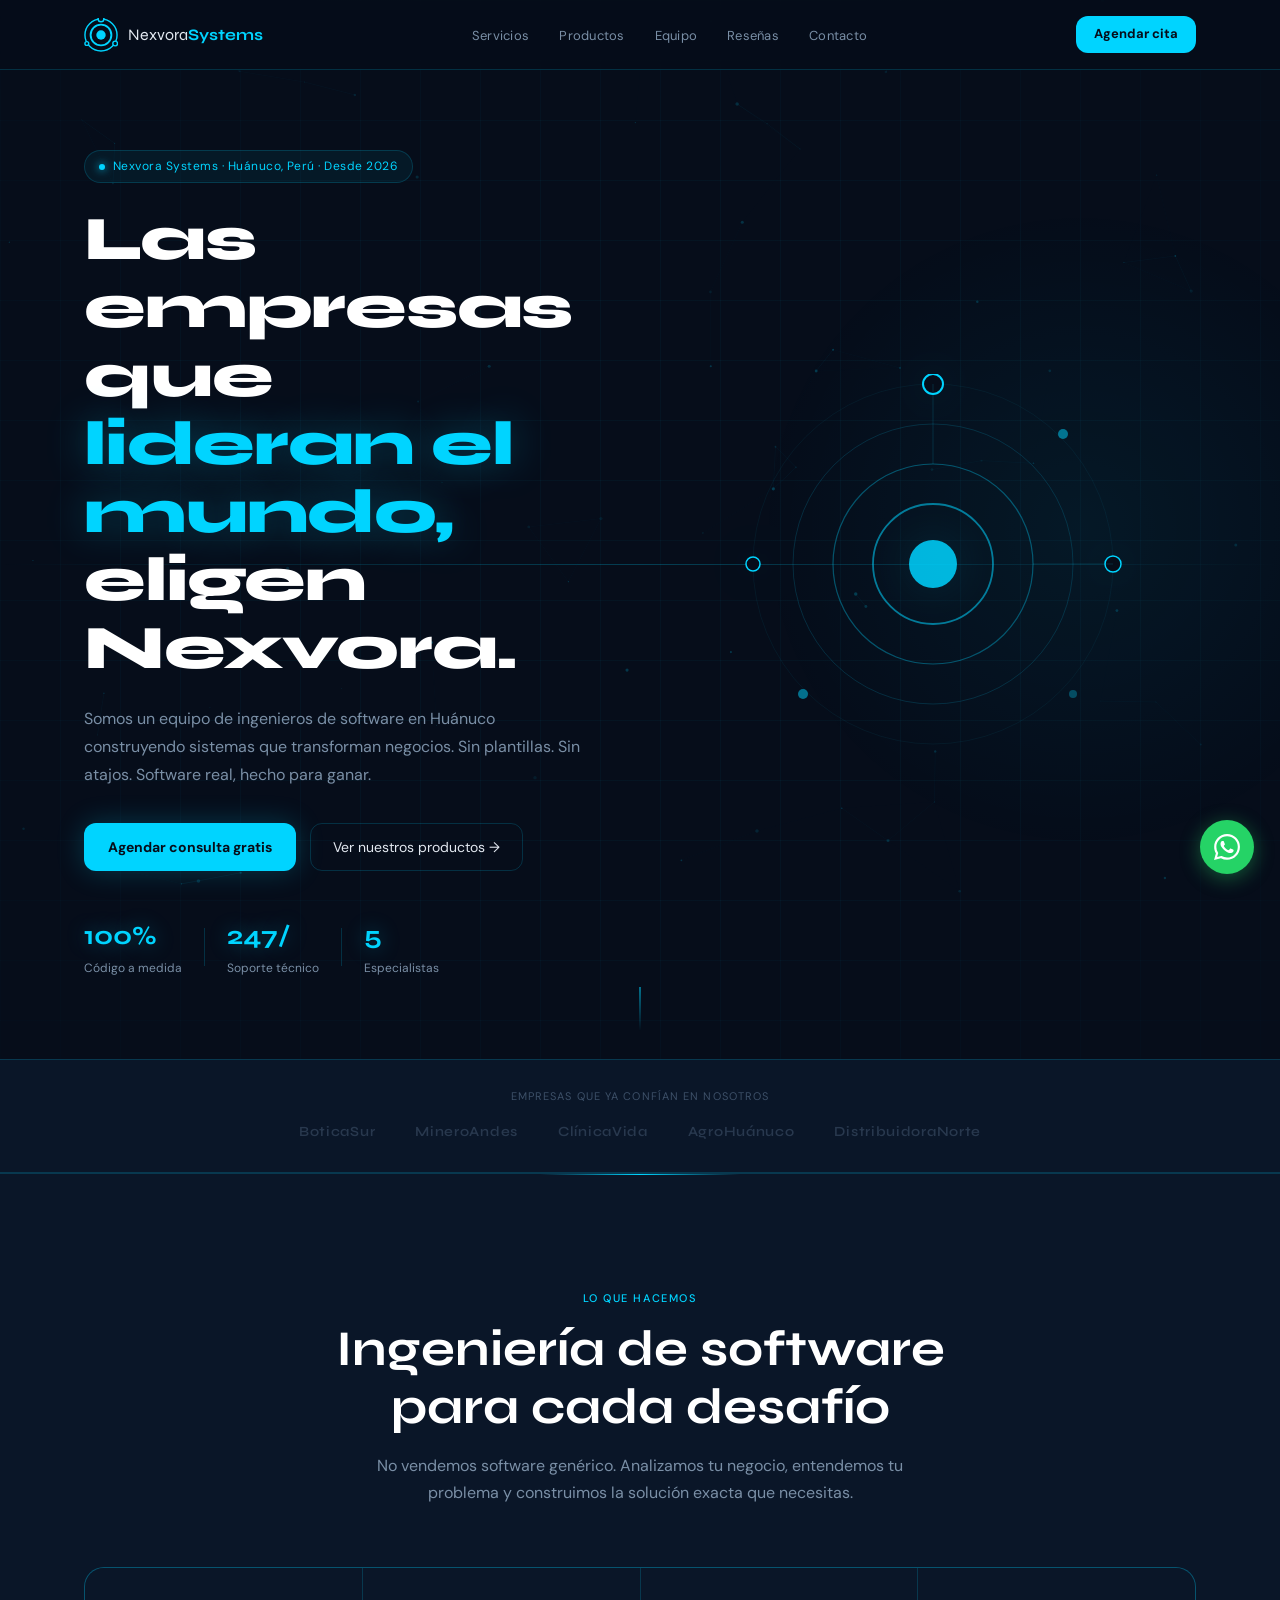
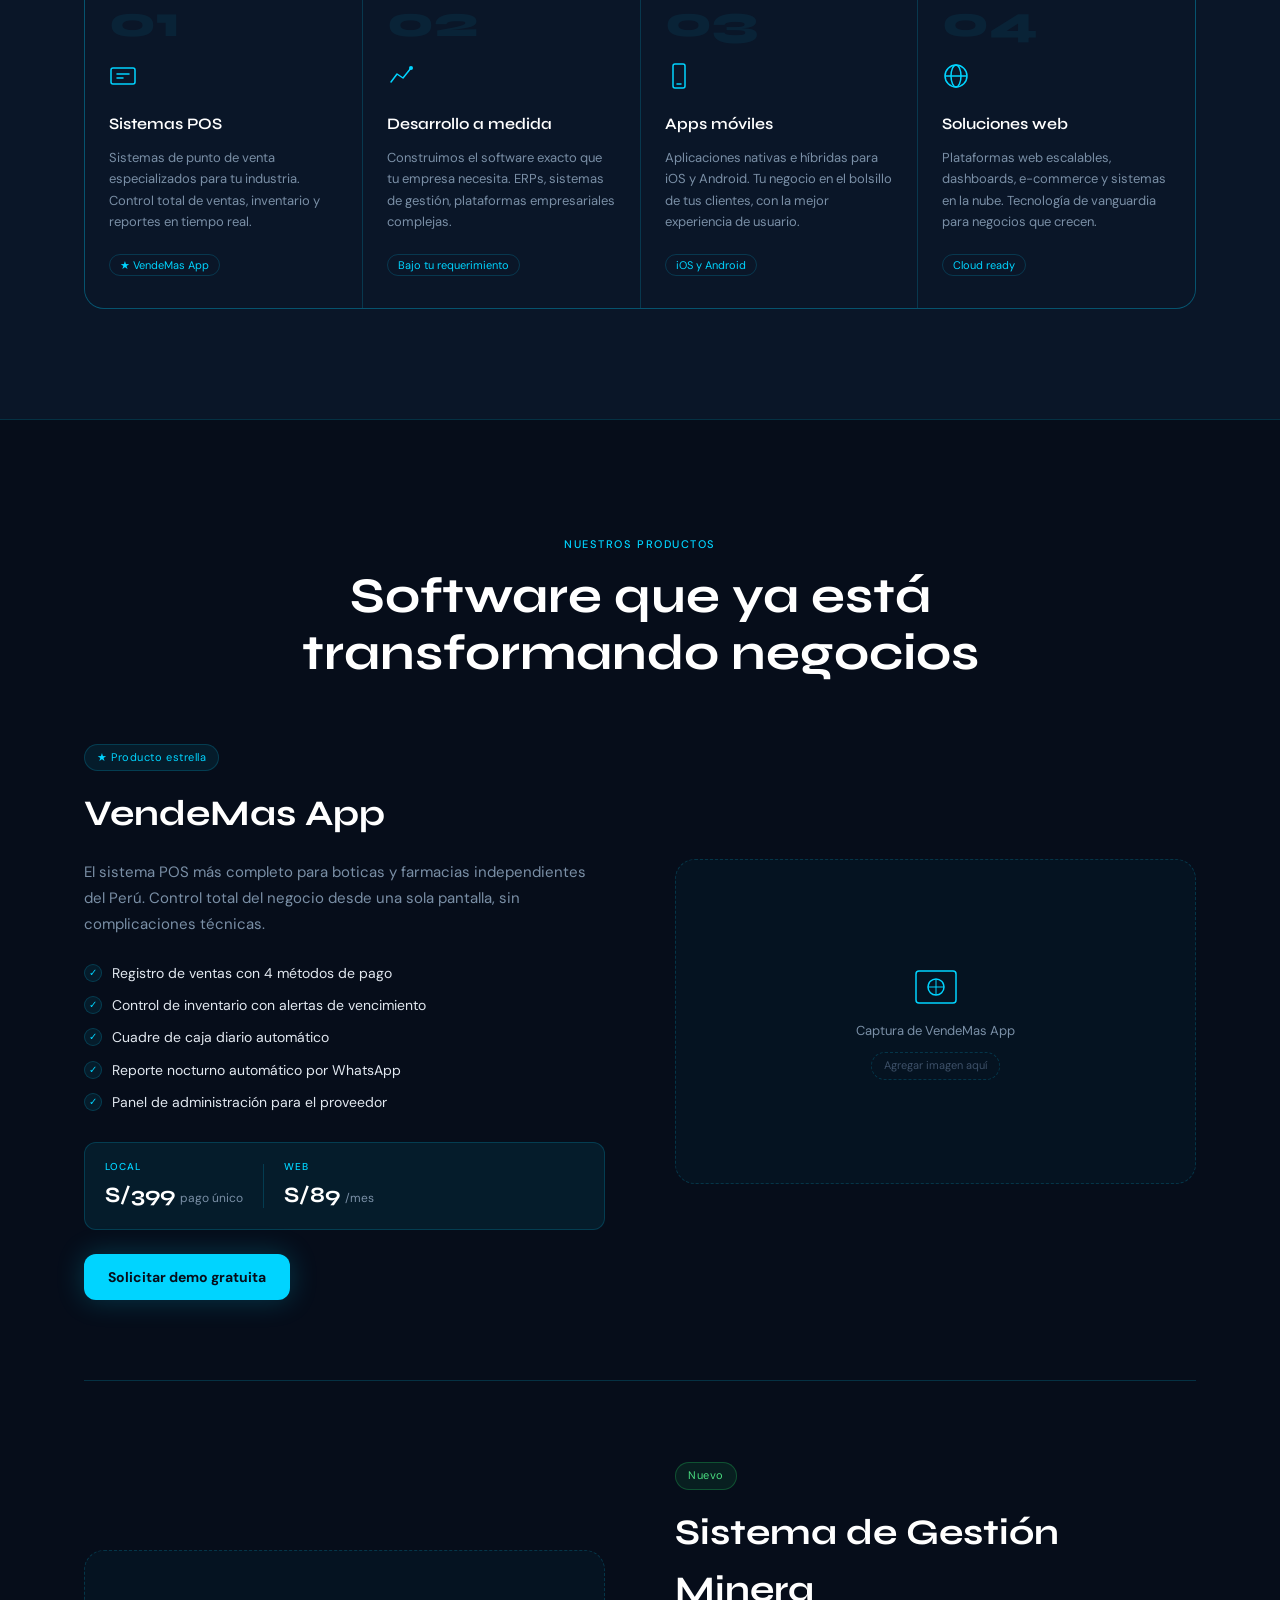
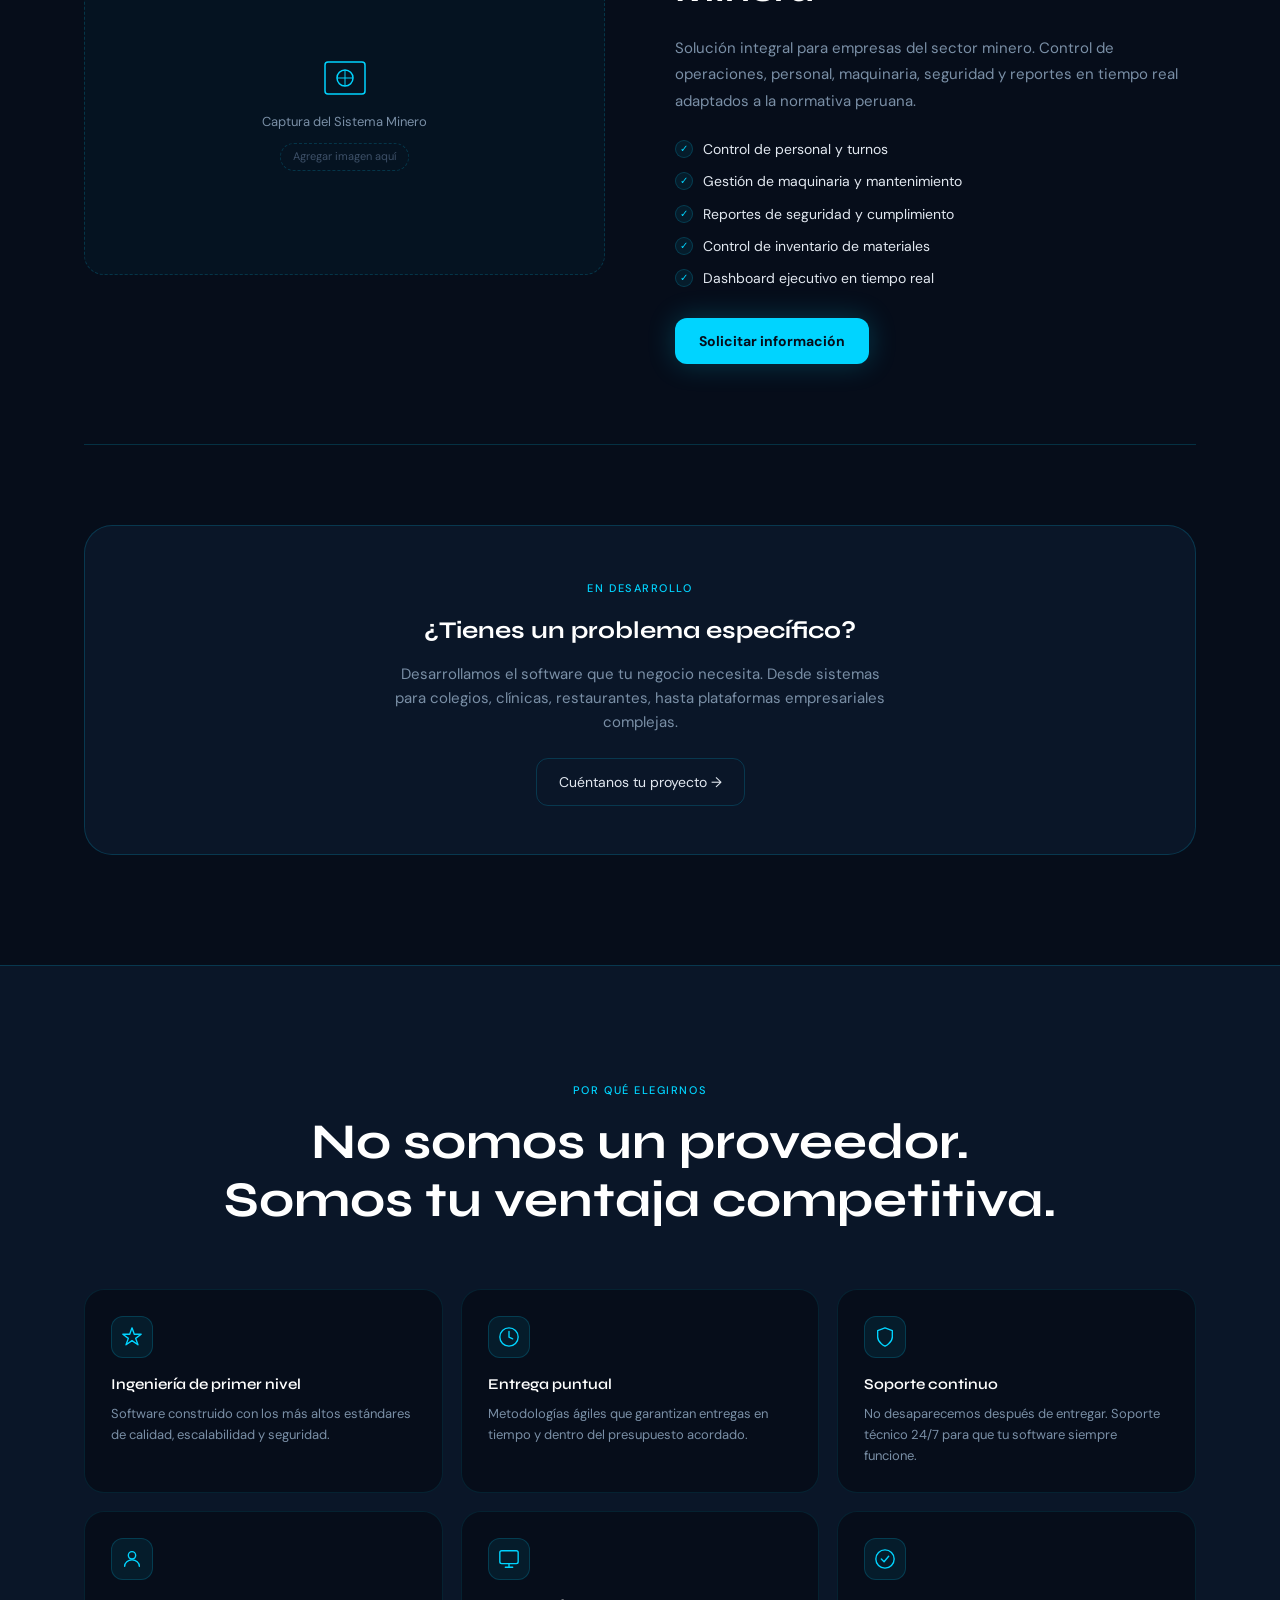
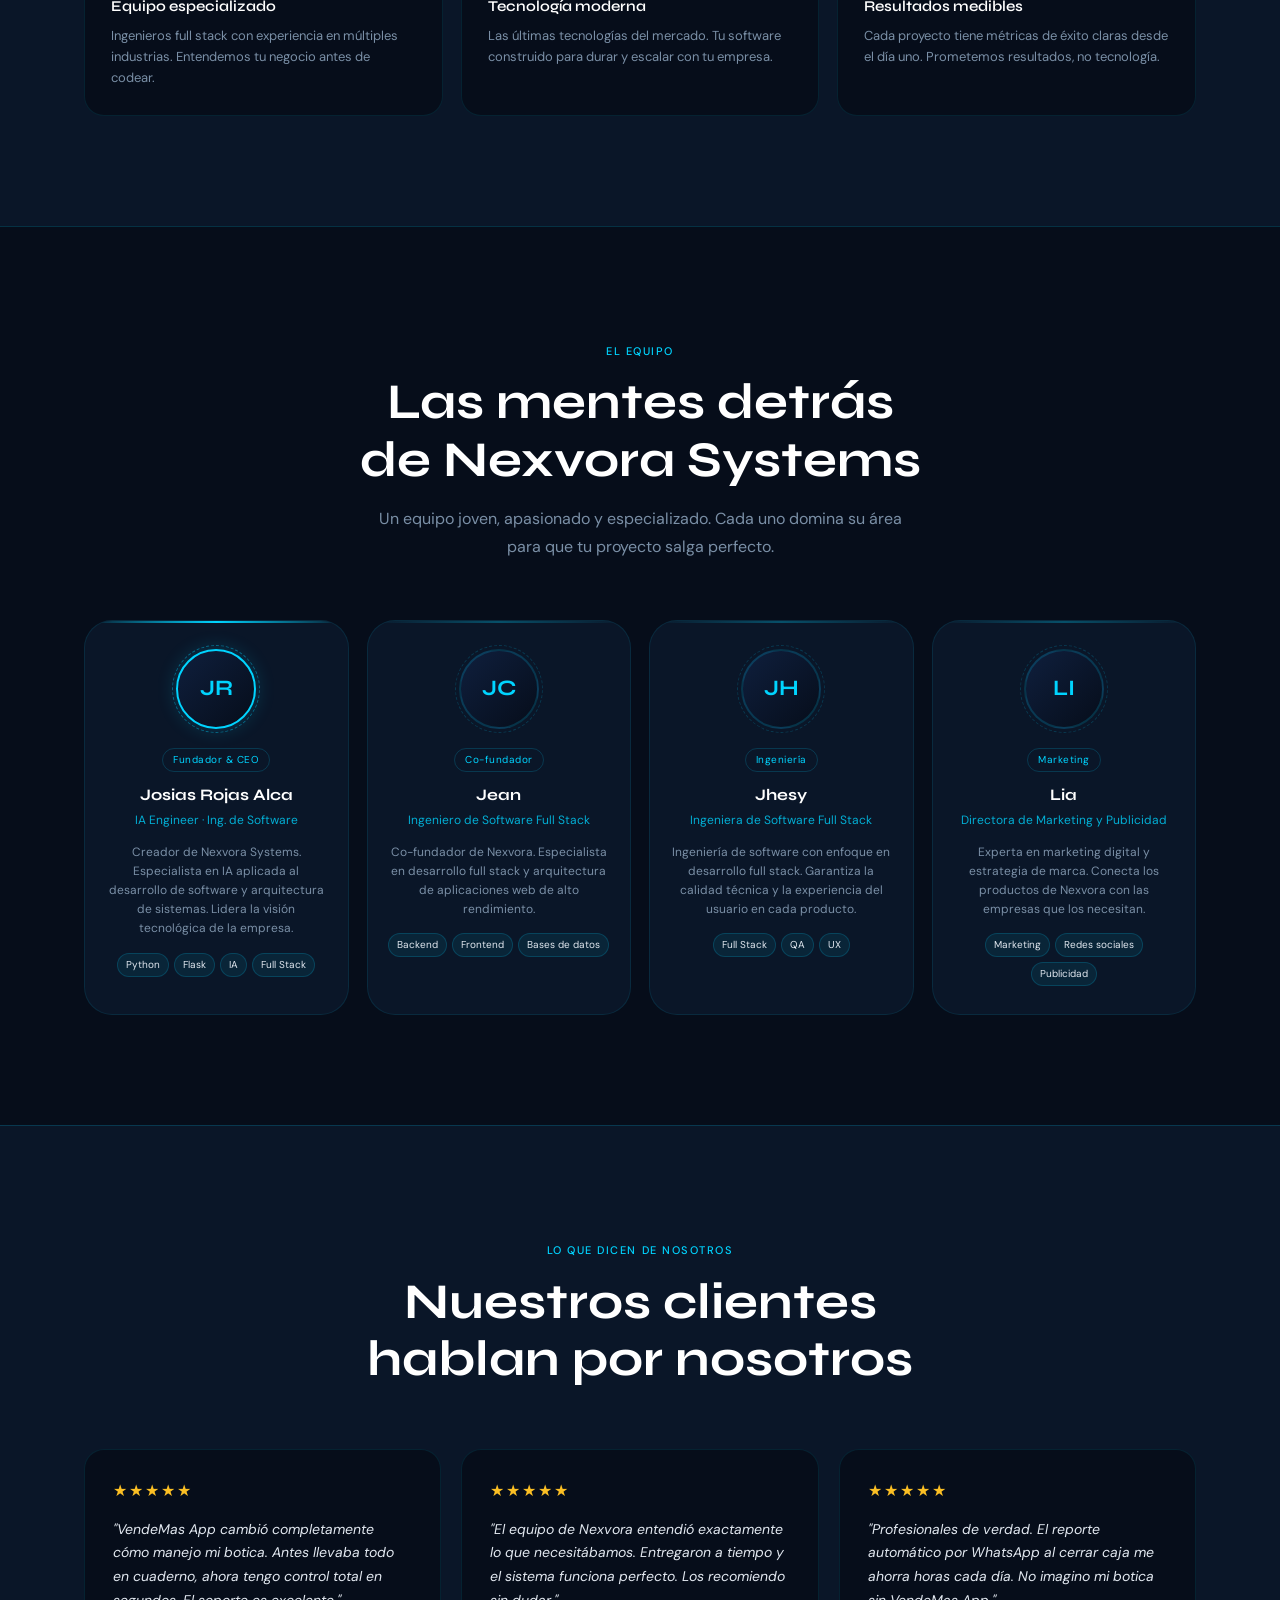
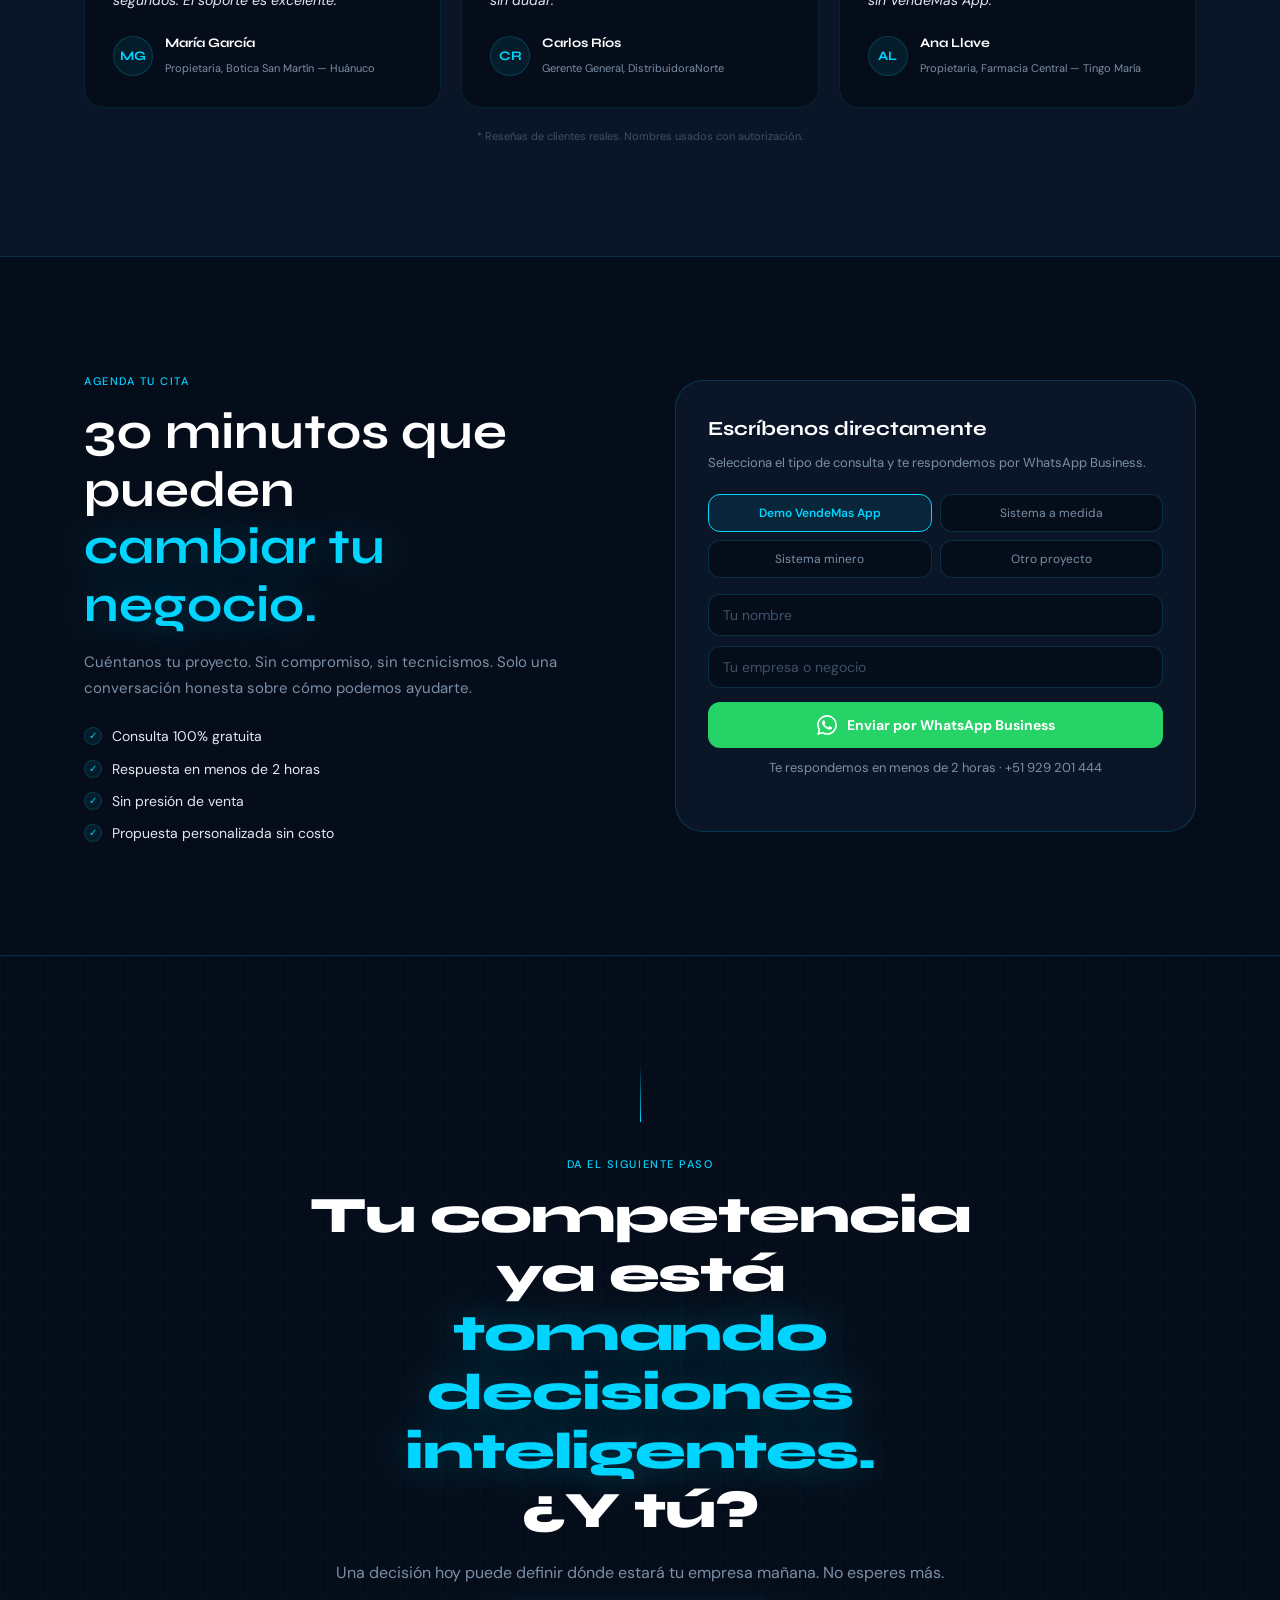
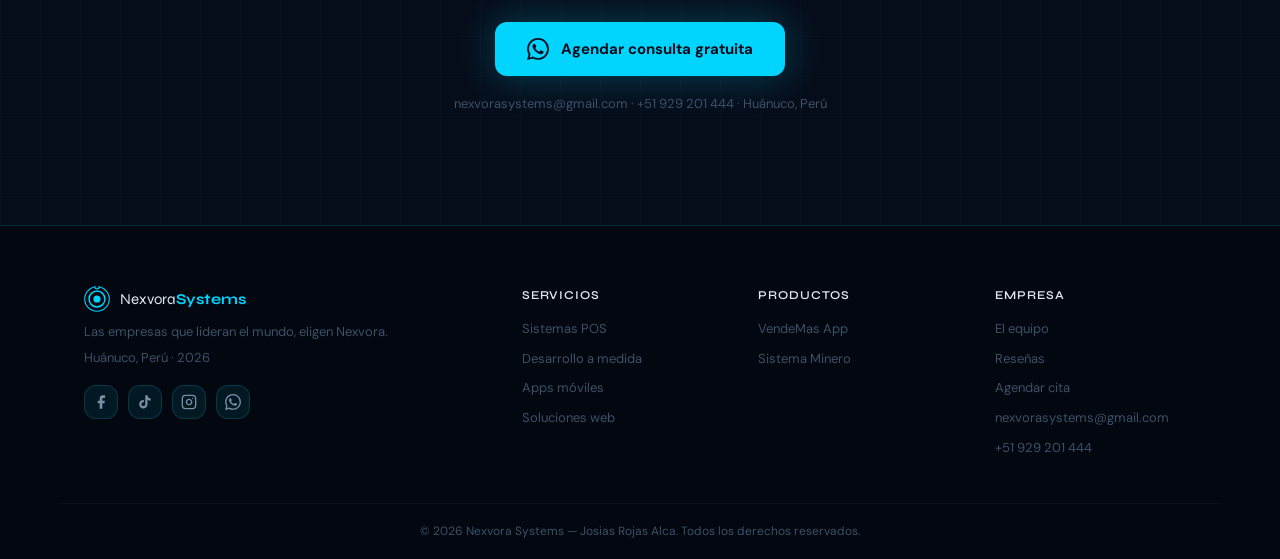
==== commit 1d195743: "Esta es la version 3 de la pagina web, mas moderna y con mas funciones" ====
--- a/index.html
+++ b/index.html
@@ -1,510 +1,622 @@
 <!DOCTYPE html>
 <html lang="es">
 <head>
-    <!-- ============================================================
-         Nexvora Systems — Página principal
-         Empresa: Nexvora Systems
-         Tagline: Las empresas que lideran el mundo, eligen Nexvora.
-         Producto estrella: VendeMas App
-    ============================================================ -->
     <meta charset="UTF-8">
     <meta name="viewport" content="width=device-width, initial-scale=1.0">
     <title>Nexvora Systems — Las empresas que lideran el mundo, eligen Nexvora.</title>
-    <meta name="description" content="Nexvora Systems — Ingeniería de software de alto impacto. Sistemas POS, desarrollo a medida, apps móviles y soluciones web para empresas que lideran.">
-    <meta name="keywords" content="software empresarial, desarrollo a medida, sistema POS, apps móviles, Perú, VendeMas App">
+    <meta name="description" content="Nexvora Systems — Empresa de software a medida en Huánuco, Perú. Sistemas POS, apps móviles, desarrollo web y soluciones empresariales de alto impacto.">
+    <meta name="keywords" content="software a medida Huanuco, desarrollo software Peru, sistema POS botica, VendeMas App, Nexvora Systems">
     <meta name="author" content="Nexvora Systems">
-
-    <!-- Open Graph -->
-    <meta property="og:title" content="Nexvora Systems">
+    <meta property="og:title" content="Nexvora Systems — Software de alto impacto">
     <meta property="og:description" content="Las empresas que lideran el mundo, eligen Nexvora.">
     <meta property="og:type" content="website">
-
-    <!-- Fuentes -->
     <link rel="preconnect" href="https://fonts.googleapis.com">
     <link rel="preconnect" href="https://fonts.gstatic.com" crossorigin>
-    <link href="https://fonts.googleapis.com/css2?family=Syne:wght@400;600;700;800&family=DM+Sans:wght@300;400;500&display=swap" rel="stylesheet">
-
+    <link href="https://fonts.googleapis.com/css2?family=Syne:wght@400;600;700;800&family=DM+Sans:ital,wght@0,300;0,400;0,500;1,300&display=swap" rel="stylesheet">
     <link rel="stylesheet" href="style.css">
 </head>
 <body>
-    <canvas id="canvas-bg"></canvas>
-
-    <!-- ============================================================
-         NAVBAR
-    ============================================================ -->
-    <nav class="navbar" id="navbar">
-        <div class="nav-inner">
-            <a href="#inicio" class="nav-logo">
-                <!-- Logo SVG órbita -->
-                <svg width="36" height="36" viewBox="0 0 36 36" fill="none">
+
+<canvas id="canvas-bg"></canvas>
+
+<!-- ============================================================
+     NAVBAR
+============================================================ -->
+<nav class="navbar" id="navbar">
+    <div class="nav-inner">
+        <a href="#inicio" class="nav-logo">
+            <svg width="34" height="34" viewBox="0 0 36 36" fill="none">
+                <circle cx="18" cy="18" r="17" stroke="#00D4FF" stroke-width="1.5"/>
+                <circle cx="18" cy="18" r="11" stroke="#00D4FF" stroke-width="2"/>
+                <circle cx="18" cy="18" r="5" fill="#00D4FF"/>
+                <circle cx="18" cy="1" r="3" fill="#060d1a" stroke="#00D4FF" stroke-width="1.5"/>
+                <circle cx="33" cy="27" r="2.5" fill="#060d1a" stroke="#00D4FF" stroke-width="1.5"/>
+                <circle cx="3" cy="27" r="2" fill="#060d1a" stroke="#00D4FF" stroke-width="1.5"/>
+            </svg>
+            <span>Nexvora<strong>Systems</strong></span>
+        </a>
+        <ul class="nav-links" id="nav-links">
+            <li><a href="#servicios" class="nav-link">Servicios</a></li>
+            <li><a href="#productos" class="nav-link">Productos</a></li>
+            <li><a href="#equipo" class="nav-link">Equipo</a></li>
+            <li><a href="#resenas" class="nav-link">Reseñas</a></li>
+            <li><a href="#contacto" class="nav-link">Contacto</a></li>
+        </ul>
+        <a href="#agendar" class="nav-cta">Agendar cita</a>
+        <button class="nav-hamburguesa" id="hamburguesa" aria-label="Menú">
+            <span></span><span></span><span></span>
+        </button>
+    </div>
+</nav>
+
+
+<!-- ============================================================
+     HERO
+============================================================ -->
+<section class="hero" id="inicio">
+    <div class="hero-grid"></div>
+    <div class="hero-orbe"></div>
+
+    <div class="hero-inner">
+        <div class="hero-contenido">
+            <div class="hero-badge">
+                <span class="badge-punto"></span>
+                Nexvora Systems · Huánuco, Perú · Desde 2026
+            </div>
+            <h1 class="hero-titulo">
+                Las empresas que<br>
+                <span class="titulo-acento">lideran el mundo,</span><br>
+                eligen Nexvora.
+            </h1>
+            <p class="hero-subtitulo">
+                Somos un equipo de ingenieros de software en Huánuco construyendo
+                sistemas que transforman negocios. Sin plantillas. Sin atajos.
+                Software real, hecho para ganar.
+            </p>
+            <div class="hero-acciones">
+                <a href="#agendar" class="btn-primario">Agendar consulta gratis</a>
+                <a href="#productos" class="btn-ghost">Ver nuestros productos →</a>
+            </div>
+            <div class="hero-metricas">
+                <div class="metrica">
+                    <strong>100%</strong>
+                    <span>Código a medida</span>
+                </div>
+                <div class="metrica-div"></div>
+                <div class="metrica">
+                    <strong>24/7</strong>
+                    <span>Soporte técnico</span>
+                </div>
+                <div class="metrica-div"></div>
+                <div class="metrica">
+                    <strong>5</strong>
+                    <span>Especialistas</span>
+                </div>
+            </div>
+        </div>
+        <div class="hero-logo-deco">
+            <svg width="380" height="380" viewBox="0 0 380 380" fill="none">
+                <circle cx="190" cy="190" r="180" stroke="#00D4FF" stroke-width="0.4" opacity="0.15"/>
+                <circle cx="190" cy="190" r="140" stroke="#00D4FF" stroke-width="0.8" opacity="0.2"/>
+                <circle cx="190" cy="190" r="100" stroke="#00D4FF" stroke-width="1.2" opacity="0.35"/>
+                <circle cx="190" cy="190" r="60" stroke="#00D4FF" stroke-width="1.8" opacity="0.55"/>
+                <circle cx="190" cy="190" r="24" fill="#00D4FF" opacity="0.85"/>
+                <circle cx="190" cy="10" r="10" fill="#060d1a" stroke="#00D4FF" stroke-width="2"/>
+                <circle cx="370" cy="190" r="8" fill="#060d1a" stroke="#00D4FF" stroke-width="1.5"/>
+                <circle cx="10" cy="190" r="7" fill="#060d1a" stroke="#00D4FF" stroke-width="1.5"/>
+                <circle cx="320" cy="60" r="5" fill="#00D4FF" opacity="0.5"/>
+                <circle cx="60" cy="320" r="5" fill="#00D4FF" opacity="0.5"/>
+                <circle cx="330" cy="320" r="4" fill="#00D4FF" opacity="0.3"/>
+                <line x1="190" y1="10" x2="190" y2="90" stroke="#00D4FF" stroke-width="0.5" opacity="0.3"/>
+                <line x1="370" y1="190" x2="290" y2="190" stroke="#00D4FF" stroke-width="0.5" opacity="0.3"/>
+            </svg>
+        </div>
+    </div>
+    <div class="scroll-indicator"><div class="scroll-linea"></div></div>
+</section>
+
+
+<!-- ============================================================
+     CLIENTES / CONFIANZA (logos ficticios)
+============================================================ -->
+<section class="confianza">
+    <div class="seccion-inner">
+        <p class="confianza-texto">Empresas que ya confían en nosotros</p>
+        <div class="confianza-logos">
+            <span class="conf-logo">BoticaSur</span>
+            <span class="conf-logo">MineroAndes</span>
+            <span class="conf-logo">ClínicaVida</span>
+            <span class="conf-logo">AgroHuánuco</span>
+            <span class="conf-logo">DistribuidoraNorte</span>
+        </div>
+    </div>
+</section>
+
+
+<!-- ============================================================
+     SERVICIOS
+============================================================ -->
+<section class="servicios" id="servicios">
+    <div class="seccion-inner">
+        <div class="seccion-header">
+            <span class="seccion-label">Lo que hacemos</span>
+            <h2 class="seccion-titulo">Ingeniería de software<br>para cada desafío</h2>
+            <p class="seccion-desc">No vendemos software genérico. Analizamos tu negocio, entendemos tu problema y construimos la solución exacta que necesitas.</p>
+        </div>
+        <div class="servicios-grid">
+            <div class="servicio-card">
+                <div class="servicio-numero">01</div>
+                <div class="servicio-icono">
+                    <svg width="28" height="28" viewBox="0 0 28 28" fill="none">
+                        <rect x="2" y="6" width="24" height="16" rx="2" stroke="#00D4FF" stroke-width="1.5"/>
+                        <line x1="8" y1="12" x2="20" y2="12" stroke="#00D4FF" stroke-width="1.5" stroke-linecap="round"/>
+                        <line x1="8" y1="16" x2="14" y2="16" stroke="#00D4FF" stroke-width="1.5" stroke-linecap="round"/>
+                    </svg>
+                </div>
+                <h3>Sistemas POS</h3>
+                <p>Sistemas de punto de venta especializados para tu industria. Control total de ventas, inventario y reportes en tiempo real.</p>
+                <span class="servicio-tag">★ VendeMas App</span>
+            </div>
+            <div class="servicio-card">
+                <div class="servicio-numero">02</div>
+                <div class="servicio-icono">
+                    <svg width="28" height="28" viewBox="0 0 28 28" fill="none">
+                        <polyline points="4,20 10,12 16,16 24,6" stroke="#00D4FF" stroke-width="1.5" stroke-linecap="round" stroke-linejoin="round" fill="none"/>
+                        <circle cx="24" cy="6" r="2" fill="#00D4FF"/>
+                    </svg>
+                </div>
+                <h3>Desarrollo a medida</h3>
+                <p>Construimos el software exacto que tu empresa necesita. ERPs, sistemas de gestión, plataformas empresariales complejas.</p>
+                <span class="servicio-tag">Bajo tu requerimiento</span>
+            </div>
+            <div class="servicio-card">
+                <div class="servicio-numero">03</div>
+                <div class="servicio-icono">
+                    <svg width="28" height="28" viewBox="0 0 28 28" fill="none">
+                        <rect x="8" y="2" width="12" height="24" rx="2" stroke="#00D4FF" stroke-width="1.5"/>
+                        <line x1="12" y1="22" x2="16" y2="22" stroke="#00D4FF" stroke-width="1.5" stroke-linecap="round"/>
+                    </svg>
+                </div>
+                <h3>Apps móviles</h3>
+                <p>Aplicaciones nativas e híbridas para iOS y Android. Tu negocio en el bolsillo de tus clientes, con la mejor experiencia de usuario.</p>
+                <span class="servicio-tag">iOS y Android</span>
+            </div>
+            <div class="servicio-card">
+                <div class="servicio-numero">04</div>
+                <div class="servicio-icono">
+                    <svg width="28" height="28" viewBox="0 0 28 28" fill="none">
+                        <circle cx="14" cy="14" r="11" stroke="#00D4FF" stroke-width="1.5"/>
+                        <ellipse cx="14" cy="14" rx="5" ry="11" stroke="#00D4FF" stroke-width="1.5"/>
+                        <line x1="3" y1="14" x2="25" y2="14" stroke="#00D4FF" stroke-width="1.5"/>
+                    </svg>
+                </div>
+                <h3>Soluciones web</h3>
+                <p>Plataformas web escalables, dashboards, e-commerce y sistemas en la nube. Tecnología de vanguardia para negocios que crecen.</p>
+                <span class="servicio-tag">Cloud ready</span>
+            </div>
+        </div>
+    </div>
+</section>
+
+
+<!-- ============================================================
+     PRODUCTOS
+============================================================ -->
+<section class="productos" id="productos">
+    <div class="seccion-inner">
+        <div class="seccion-header">
+            <span class="seccion-label">Nuestros productos</span>
+            <h2 class="seccion-titulo">Software que ya está<br>transformando negocios</h2>
+        </div>
+
+        <!-- Producto 1: VendeMas App -->
+        <div class="producto-item">
+            <div class="producto-info">
+                <div class="producto-badge">★ Producto estrella</div>
+                <h3 class="producto-nombre">VendeMas App</h3>
+                <p class="producto-desc">El sistema POS más completo para boticas y farmacias independientes del Perú. Control total del negocio desde una sola pantalla, sin complicaciones técnicas.</p>
+                <ul class="producto-features">
+                    <li><span class="feat-check">✓</span> Registro de ventas con 4 métodos de pago</li>
+                    <li><span class="feat-check">✓</span> Control de inventario con alertas de vencimiento</li>
+                    <li><span class="feat-check">✓</span> Cuadre de caja diario automático</li>
+                    <li><span class="feat-check">✓</span> Reporte nocturno automático por WhatsApp</li>
+                    <li><span class="feat-check">✓</span> Panel de administración para el proveedor</li>
+                </ul>
+                <div class="producto-precios">
+                    <div class="precio-item">
+                        <span class="precio-tipo">Local</span>
+                        <span class="precio-val">S/399 <small>pago único</small></span>
+                    </div>
+                    <div class="precio-div"></div>
+                    <div class="precio-item">
+                        <span class="precio-tipo">Web</span>
+                        <span class="precio-val">S/89 <small>/mes</small></span>
+                    </div>
+                </div>
+                <a href="https://wa.me/51929201444?text=Hola%2C%20quiero%20saber%20m%C3%A1s%20sobre%20VendeMas%20App" target="_blank" class="btn-primario">
+                    Solicitar demo gratuita
+                </a>
+            </div>
+            <div class="producto-imagen">
+                <div class="img-placeholder">
+                    <div class="img-placeholder-inner">
+                        <svg width="48" height="48" viewBox="0 0 48 48" fill="none">
+                            <rect x="4" y="8" width="40" height="32" rx="3" stroke="#00D4FF" stroke-width="1.5"/>
+                            <circle cx="24" cy="24" r="8" stroke="#00D4FF" stroke-width="1.5"/>
+                            <line x1="24" y1="16" x2="24" y2="32" stroke="#00D4FF" stroke-width="1"/>
+                            <line x1="16" y1="24" x2="32" y2="24" stroke="#00D4FF" stroke-width="1"/>
+                        </svg>
+                        <p>Captura de VendeMas App</p>
+                        <span>Agregar imagen aquí</span>
+                    </div>
+                </div>
+            </div>
+        </div>
+
+        <!-- Producto 2: Sistema Minero -->
+        <div class="producto-item reverse">
+            <div class="producto-info">
+                <div class="producto-badge nuevo">Nuevo</div>
+                <h3 class="producto-nombre">Sistema de Gestión Minera</h3>
+                <p class="producto-desc">Solución integral para empresas del sector minero. Control de operaciones, personal, maquinaria, seguridad y reportes en tiempo real adaptados a la normativa peruana.</p>
+                <ul class="producto-features">
+                    <li><span class="feat-check">✓</span> Control de personal y turnos</li>
+                    <li><span class="feat-check">✓</span> Gestión de maquinaria y mantenimiento</li>
+                    <li><span class="feat-check">✓</span> Reportes de seguridad y cumplimiento</li>
+                    <li><span class="feat-check">✓</span> Control de inventario de materiales</li>
+                    <li><span class="feat-check">✓</span> Dashboard ejecutivo en tiempo real</li>
+                </ul>
+                <a href="https://wa.me/51929201444?text=Hola%2C%20quiero%20informaci%C3%B3n%20sobre%20el%20Sistema%20Minero" target="_blank" class="btn-primario">
+                    Solicitar información
+                </a>
+            </div>
+            <div class="producto-imagen">
+                <div class="img-placeholder">
+                    <div class="img-placeholder-inner">
+                        <svg width="48" height="48" viewBox="0 0 48 48" fill="none">
+                            <rect x="4" y="8" width="40" height="32" rx="3" stroke="#00D4FF" stroke-width="1.5"/>
+                            <circle cx="24" cy="24" r="8" stroke="#00D4FF" stroke-width="1.5"/>
+                            <line x1="24" y1="16" x2="24" y2="32" stroke="#00D4FF" stroke-width="1"/>
+                            <line x1="16" y1="24" x2="32" y2="24" stroke="#00D4FF" stroke-width="1"/>
+                        </svg>
+                        <p>Captura del Sistema Minero</p>
+                        <span>Agregar imagen aquí</span>
+                    </div>
+                </div>
+            </div>
+        </div>
+
+        <!-- Producto 3: Próximamente -->
+        <div class="producto-proximo">
+            <div class="proximo-inner">
+                <span class="seccion-label">En desarrollo</span>
+                <h3>¿Tienes un problema específico?</h3>
+                <p>Desarrollamos el software que tu negocio necesita. Desde sistemas para colegios, clínicas, restaurantes, hasta plataformas empresariales complejas.</p>
+                <a href="#agendar" class="btn-ghost">Cuéntanos tu proyecto →</a>
+            </div>
+        </div>
+    </div>
+</section>
+
+
+<!-- ============================================================
+     POR QUÉ NEXVORA
+============================================================ -->
+<section class="porque" id="porque">
+    <div class="seccion-inner">
+        <div class="seccion-header">
+            <span class="seccion-label">Por qué elegirnos</span>
+            <h2 class="seccion-titulo">No somos un proveedor.<br>Somos tu ventaja competitiva.</h2>
+        </div>
+        <div class="porque-grid">
+            <div class="porque-item">
+                <div class="porque-icono">
+                    <svg width="22" height="22" viewBox="0 0 24 24" fill="none"><path d="M12 2L14.5 9H22L16 13.5L18.5 20.5L12 16L5.5 20.5L8 13.5L2 9H9.5L12 2Z" stroke="#00D4FF" stroke-width="1.5" stroke-linejoin="round"/></svg>
+                </div>
+                <h4>Ingeniería de primer nivel</h4>
+                <p>Software construido con los más altos estándares de calidad, escalabilidad y seguridad.</p>
+            </div>
+            <div class="porque-item">
+                <div class="porque-icono">
+                    <svg width="22" height="22" viewBox="0 0 24 24" fill="none"><circle cx="12" cy="12" r="10" stroke="#00D4FF" stroke-width="1.5"/><polyline points="12,6 12,12 16,14" stroke="#00D4FF" stroke-width="1.5" stroke-linecap="round"/></svg>
+                </div>
+                <h4>Entrega puntual</h4>
+                <p>Metodologías ágiles que garantizan entregas en tiempo y dentro del presupuesto acordado.</p>
+            </div>
+            <div class="porque-item">
+                <div class="porque-icono">
+                    <svg width="22" height="22" viewBox="0 0 24 24" fill="none"><path d="M12 22s8-4 8-10V5l-8-3-8 3v7c0 6 8 10 8 10z" stroke="#00D4FF" stroke-width="1.5" stroke-linejoin="round"/></svg>
+                </div>
+                <h4>Soporte continuo</h4>
+                <p>No desaparecemos después de entregar. Soporte técnico 24/7 para que tu software siempre funcione.</p>
+            </div>
+            <div class="porque-item">
+                <div class="porque-icono">
+                    <svg width="22" height="22" viewBox="0 0 24 24" fill="none"><circle cx="12" cy="8" r="4" stroke="#00D4FF" stroke-width="1.5"/><path d="M4 20c0-4 3.6-7 8-7s8 3 8 7" stroke="#00D4FF" stroke-width="1.5" stroke-linecap="round"/></svg>
+                </div>
+                <h4>Equipo especializado</h4>
+                <p>Ingenieros full stack con experiencia en múltiples industrias. Entendemos tu negocio antes de codear.</p>
+            </div>
+            <div class="porque-item">
+                <div class="porque-icono">
+                    <svg width="22" height="22" viewBox="0 0 24 24" fill="none"><rect x="2" y="3" width="20" height="14" rx="2" stroke="#00D4FF" stroke-width="1.5"/><line x1="8" y1="21" x2="16" y2="21" stroke="#00D4FF" stroke-width="1.5" stroke-linecap="round"/><line x1="12" y1="17" x2="12" y2="21" stroke="#00D4FF" stroke-width="1.5"/></svg>
+                </div>
+                <h4>Tecnología moderna</h4>
+                <p>Las últimas tecnologías del mercado. Tu software construido para durar y escalar con tu empresa.</p>
+            </div>
+            <div class="porque-item">
+                <div class="porque-icono">
+                    <svg width="22" height="22" viewBox="0 0 24 24" fill="none"><path d="M12 2C6.48 2 2 6.48 2 12s4.48 10 10 10 10-4.48 10-10S17.52 2 12 2z" stroke="#00D4FF" stroke-width="1.5"/><polyline points="8,12 11,15 16,9" stroke="#00D4FF" stroke-width="1.5" stroke-linecap="round" stroke-linejoin="round"/></svg>
+                </div>
+                <h4>Resultados medibles</h4>
+                <p>Cada proyecto tiene métricas de éxito claras desde el día uno. Prometemos resultados, no tecnología.</p>
+            </div>
+        </div>
+    </div>
+</section>
+
+
+<!-- ============================================================
+     EQUIPO
+============================================================ -->
+<section class="equipo" id="equipo">
+    <div class="seccion-inner">
+        <div class="seccion-header">
+            <span class="seccion-label">El equipo</span>
+            <h2 class="seccion-titulo">Las mentes detrás<br>de Nexvora Systems</h2>
+            <p class="seccion-desc">Un equipo joven, apasionado y especializado. Cada uno domina su área para que tu proyecto salga perfecto.</p>
+        </div>
+        <div class="equipo-grid">
+
+            <div class="miembro-card fundador">
+                <div class="miembro-avatar" data-iniciales="JR">
+                    <div class="avatar-circulo">JR</div>
+                    <div class="avatar-anillo"></div>
+                </div>
+                <div class="miembro-badge-rol">Fundador & CEO</div>
+                <h4 class="miembro-nombre">Josias Rojas Alca</h4>
+                <p class="miembro-rol">IA Engineer · Ing. de Software</p>
+                <p class="miembro-desc">Creador de Nexvora Systems. Especialista en IA aplicada al desarrollo de software y arquitectura de sistemas. Lidera la visión tecnológica de la empresa.</p>
+                <div class="miembro-skills">
+                    <span>Python</span><span>Flask</span><span>IA</span><span>Full Stack</span>
+                </div>
+            </div>
+
+            <div class="miembro-card">
+                <div class="miembro-avatar" data-iniciales="JC">
+                    <div class="avatar-circulo">JC</div>
+                    <div class="avatar-anillo"></div>
+                </div>
+                <div class="miembro-badge-rol">Co-fundador</div>
+                <h4 class="miembro-nombre">Jean</h4>
+                <p class="miembro-rol">Ingeniero de Software Full Stack</p>
+                <p class="miembro-desc">Co-fundador de Nexvora. Especialista en desarrollo full stack y arquitectura de aplicaciones web de alto rendimiento.</p>
+                <div class="miembro-skills">
+                    <span>Backend</span><span>Frontend</span><span>Bases de datos</span>
+                </div>
+            </div>
+
+            <div class="miembro-card">
+                <div class="miembro-avatar" data-iniciales="JH">
+                    <div class="avatar-circulo">JH</div>
+                    <div class="avatar-anillo"></div>
+                </div>
+                <div class="miembro-badge-rol">Ingeniería</div>
+                <h4 class="miembro-nombre">Jhesy</h4>
+                <p class="miembro-rol">Ingeniera de Software Full Stack</p>
+                <p class="miembro-desc">Ingeniería de software con enfoque en desarrollo full stack. Garantiza la calidad técnica y la experiencia del usuario en cada producto.</p>
+                <div class="miembro-skills">
+                    <span>Full Stack</span><span>QA</span><span>UX</span>
+                </div>
+            </div>
+
+            <div class="miembro-card">
+                <div class="miembro-avatar" data-iniciales="LI">
+                    <div class="avatar-circulo">LI</div>
+                    <div class="avatar-anillo"></div>
+                </div>
+                <div class="miembro-badge-rol">Marketing</div>
+                <h4 class="miembro-nombre">Lia</h4>
+                <p class="miembro-rol">Directora de Marketing y Publicidad</p>
+                <p class="miembro-desc">Experta en marketing digital y estrategia de marca. Conecta los productos de Nexvora con las empresas que los necesitan.</p>
+                <div class="miembro-skills">
+                    <span>Marketing</span><span>Redes sociales</span><span>Publicidad</span>
+                </div>
+            </div>
+
+        </div>
+    </div>
+</section>
+
+
+<!-- ============================================================
+     RESEÑAS
+============================================================ -->
+<section class="resenas" id="resenas">
+    <div class="seccion-inner">
+        <div class="seccion-header">
+            <span class="seccion-label">Lo que dicen de nosotros</span>
+            <h2 class="seccion-titulo">Nuestros clientes<br>hablan por nosotros</h2>
+        </div>
+        <div class="resenas-grid">
+
+            <div class="resena-card">
+                <div class="resena-estrellas">★★★★★</div>
+                <p class="resena-texto">"VendeMas App cambió completamente cómo manejo mi botica. Antes llevaba todo en cuaderno, ahora tengo control total en segundos. El soporte es excelente."</p>
+                <div class="resena-autor">
+                    <div class="resena-avatar">MG</div>
+                    <div>
+                        <strong>María García</strong>
+                        <span>Propietaria, Botica San Martín — Huánuco</span>
+                    </div>
+                </div>
+            </div>
+
+            <div class="resena-card">
+                <div class="resena-estrellas">★★★★★</div>
+                <p class="resena-texto">"El equipo de Nexvora entendió exactamente lo que necesitábamos. Entregaron a tiempo y el sistema funciona perfecto. Los recomiendo sin dudar."</p>
+                <div class="resena-autor">
+                    <div class="resena-avatar">CR</div>
+                    <div>
+                        <strong>Carlos Ríos</strong>
+                        <span>Gerente General, DistribuidoraNorte</span>
+                    </div>
+                </div>
+            </div>
+
+            <div class="resena-card">
+                <div class="resena-estrellas">★★★★★</div>
+                <p class="resena-texto">"Profesionales de verdad. El reporte automático por WhatsApp al cerrar caja me ahorra horas cada día. No imagino mi botica sin VendeMas App."</p>
+                <div class="resena-autor">
+                    <div class="resena-avatar">AL</div>
+                    <div>
+                        <strong>Ana Llave</strong>
+                        <span>Propietaria, Farmacia Central — Tingo María</span>
+                    </div>
+                </div>
+            </div>
+
+        </div>
+        <p class="resenas-nota">* Reseñas de clientes reales. Nombres usados con autorización.</p>
+    </div>
+</section>
+
+
+<!-- ============================================================
+     AGENDAR CITA
+============================================================ -->
+<section class="agendar" id="agendar">
+    <div class="seccion-inner">
+        <div class="agendar-contenido">
+            <div class="agendar-texto">
+                <span class="seccion-label">Agenda tu cita</span>
+                <h2 class="seccion-titulo">30 minutos que pueden<br><span class="titulo-acento">cambiar tu negocio.</span></h2>
+                <p>Cuéntanos tu proyecto. Sin compromiso, sin tecnicismos. Solo una conversación honesta sobre cómo podemos ayudarte.</p>
+                <ul class="agendar-beneficios">
+                    <li><span class="feat-check">✓</span> Consulta 100% gratuita</li>
+                    <li><span class="feat-check">✓</span> Respuesta en menos de 2 horas</li>
+                    <li><span class="feat-check">✓</span> Sin presión de venta</li>
+                    <li><span class="feat-check">✓</span> Propuesta personalizada sin costo</li>
+                </ul>
+            </div>
+            <div class="agendar-form">
+                <div class="form-card">
+                    <h3>Escríbenos directamente</h3>
+                    <p>Selecciona el tipo de consulta y te respondemos por WhatsApp Business.</p>
+                    <div class="form-opciones">
+                        <button class="form-opcion activo" onclick="seleccionarOpcion(this, 'Quiero una demo de VendeMas App')">
+                            Demo VendeMas App
+                        </button>
+                        <button class="form-opcion" onclick="seleccionarOpcion(this, 'Quiero desarrollar un sistema a medida')">
+                            Sistema a medida
+                        </button>
+                        <button class="form-opcion" onclick="seleccionarOpcion(this, 'Quiero información sobre el Sistema Minero')">
+                            Sistema minero
+                        </button>
+                        <button class="form-opcion" onclick="seleccionarOpcion(this, 'Tengo otro proyecto para Nexvora Systems')">
+                            Otro proyecto
+                        </button>
+                    </div>
+                    <input type="text" id="nombre-input" placeholder="Tu nombre" class="form-input">
+                    <input type="text" id="empresa-input" placeholder="Tu empresa o negocio" class="form-input">
+                    <button class="btn-wa" onclick="enviarWhatsApp()">
+                        <svg width="20" height="20" viewBox="0 0 24 24" fill="white"><path d="M17.472 14.382c-.297-.149-1.758-.867-2.03-.967-.273-.099-.471-.148-.67.15-.197.297-.767.966-.94 1.164-.173.199-.347.223-.644.075-.297-.15-1.255-.463-2.39-1.475-.883-.788-1.48-1.761-1.653-2.059-.173-.297-.018-.458.13-.606.134-.133.298-.347.446-.52.149-.174.198-.298.298-.497.099-.198.05-.371-.025-.52-.075-.149-.669-1.612-.916-2.207-.242-.579-.487-.5-.669-.51-.173-.008-.371-.01-.57-.01-.198 0-.52.074-.792.372-.272.297-1.04 1.016-1.04 2.479 0 1.462 1.065 2.875 1.213 3.074.149.198 2.096 3.2 5.077 4.487.709.306 1.262.489 1.694.625.712.227 1.36.195 1.871.118.571-.085 1.758-.719 2.006-1.413.248-.694.248-1.289.173-1.413-.074-.124-.272-.198-.57-.347m-5.421 7.403h-.004a9.87 9.87 0 01-5.031-1.378l-.361-.214-3.741.982.998-3.648-.235-.374a9.86 9.86 0 01-1.51-5.26c.001-5.45 4.436-9.884 9.888-9.884 2.64 0 5.122 1.03 6.988 2.898a9.825 9.825 0 012.893 6.994c-.003 5.45-4.437 9.884-9.885 9.884m8.413-18.297A11.815 11.815 0 0012.05 0C5.495 0 .16 5.335.157 11.892c0 2.096.547 4.142 1.588 5.945L.057 24l6.305-1.654a11.882 11.882 0 005.683 1.448h.005c6.554 0 11.89-5.335 11.893-11.893a11.821 11.821 0 00-3.48-8.413z"/></svg>
+                        Enviar por WhatsApp Business
+                    </button>
+                    <p class="form-nota">Te respondemos en menos de 2 horas · +51 929 201 444</p>
+                </div>
+            </div>
+        </div>
+    </div>
+</section>
+
+
+<!-- ============================================================
+     CTA FINAL
+============================================================ -->
+<section class="cta" id="contacto">
+    <div class="cta-inner">
+        <div class="cta-linea-deco"></div>
+        <span class="seccion-label claro">Da el siguiente paso</span>
+        <h2 class="cta-titulo">
+            Tu competencia ya está<br>
+            <span class="titulo-acento">tomando decisiones inteligentes.</span><br>
+            ¿Y tú?
+        </h2>
+        <p class="cta-desc">Una decisión hoy puede definir dónde estará tu empresa mañana. No esperes más.</p>
+        <a href="https://wa.me/51929201444?text=Hola%20Nexvora%20Systems%2C%20quiero%20agendar%20una%20consulta%20gratuita" target="_blank" class="btn-cta">
+            <svg width="22" height="22" viewBox="0 0 24 24" fill="currentColor"><path d="M17.472 14.382c-.297-.149-1.758-.867-2.03-.967-.273-.099-.471-.148-.67.15-.197.297-.767.966-.94 1.164-.173.199-.347.223-.644.075-.297-.15-1.255-.463-2.39-1.475-.883-.788-1.48-1.761-1.653-2.059-.173-.297-.018-.458.13-.606.134-.133.298-.347.446-.52.149-.174.198-.298.298-.497.099-.198.05-.371-.025-.52-.075-.149-.669-1.612-.916-2.207-.242-.579-.487-.5-.669-.51-.173-.008-.371-.01-.57-.01-.198 0-.52.074-.792.372-.272.297-1.04 1.016-1.04 2.479 0 1.462 1.065 2.875 1.213 3.074.149.198 2.096 3.2 5.077 4.487.709.306 1.262.489 1.694.625.712.227 1.36.195 1.871.118.571-.085 1.758-.719 2.006-1.413.248-.694.248-1.289.173-1.413-.074-.124-.272-.198-.57-.347m-5.421 7.403h-.004a9.87 9.87 0 01-5.031-1.378l-.361-.214-3.741.982.998-3.648-.235-.374a9.86 9.86 0 01-1.51-5.26c.001-5.45 4.436-9.884 9.888-9.884 2.64 0 5.122 1.03 6.988 2.898a9.825 9.825 0 012.893 6.994c-.003 5.45-4.437 9.884-9.885 9.884m8.413-18.297A11.815 11.815 0 0012.05 0C5.495 0 .16 5.335.157 11.892c0 2.096.547 4.142 1.588 5.945L.057 24l6.305-1.654a11.882 11.882 0 005.683 1.448h.005c6.554 0 11.89-5.335 11.893-11.893a11.821 11.821 0 00-3.48-8.413z"/></svg>
+            Agendar consulta gratuita
+        </a>
+        <p class="cta-contacto">nexvorasystems@gmail.com · +51 929 201 444 · Huánuco, Perú</p>
+    </div>
+</section>
+
+
+<!-- ============================================================
+     FOOTER
+============================================================ -->
+<footer class="footer">
+    <div class="footer-inner">
+        <div class="footer-marca">
+            <div class="footer-logo">
+                <svg width="26" height="26" viewBox="0 0 36 36" fill="none">
                     <circle cx="18" cy="18" r="17" stroke="#00D4FF" stroke-width="1.5"/>
                     <circle cx="18" cy="18" r="11" stroke="#00D4FF" stroke-width="2"/>
                     <circle cx="18" cy="18" r="5" fill="#00D4FF"/>
-                    <circle cx="18" cy="1" r="3" fill="#0F1F3D" stroke="#00D4FF" stroke-width="1.5"/>
-                    <circle cx="33" cy="27" r="2.5" fill="#0F1F3D" stroke="#00D4FF" stroke-width="1.5"/>
-                    <circle cx="3" cy="27" r="2" fill="#0F1F3D" stroke="#00D4FF" stroke-width="1.5"/>
+                    <circle cx="18" cy="1" r="3" fill="#060d1a" stroke="#00D4FF" stroke-width="1.5"/>
                 </svg>
                 <span>Nexvora<strong>Systems</strong></span>
-            </a>
-
-            <ul class="nav-links" id="nav-links">
-                <li><a href="#servicios" class="nav-link">Servicios</a></li>
-                <li><a href="#producto" class="nav-link">Producto</a></li>
-                <li><a href="#nosotros" class="nav-link">Nosotros</a></li>
-                <li><a href="#contacto" class="nav-link">Contacto</a></li>
-            </ul>
-
-            <a href="https://wa.me/51929201444?text=Hola%2C%20quiero%20trabajar%20con%20Nexvora%20Systems"
-               target="_blank" class="nav-cta">
-                Hablar con un experto
-            </a>
-
-            <button class="nav-hamburguesa" id="hamburguesa" aria-label="Menú">
-                <span></span><span></span><span></span>
-            </button>
-        </div>
-    </nav>
-
-
-    <!-- ============================================================
-         HERO
-    ============================================================ -->
-    <section class="hero" id="inicio">
-        <!-- Fondo animado de puntos -->
-        <div class="hero-grid"></div>
-        <div class="hero-orbe"></div>
-
-        <div class="hero-inner">
-            <div class="hero-contenido">
-                <div class="hero-badge">
-                    <span class="badge-punto"></span>
-                    Nexvora Systems — Huánuco, Perú
-                </div>
-
-                <h1 class="hero-titulo">
-                    Las empresas que<br>
-                    <span class="titulo-acento">lideran el mundo,</span><br>
-                    eligen Nexvora.
-                </h1>
-
-                <p class="hero-subtitulo">
-                    Ingeniería de software de alto impacto. Construimos sistemas, aplicaciones
-                    y soluciones digitales que dan a tu empresa la ventaja competitiva
-                    que necesita para dominar su mercado.
-                </p>
-
-                <div class="hero-acciones">
-                    <a href="#contacto"
-                       class="btn-primario">
-                        Agendar consulta gratuita
-                    </a>
-                    <a href="#producto" class="btn-ghost">
-                        Ver VendeMas App →
-                    </a>
-                </div>
-
-                <!-- Métricas -->
-                <div class="hero-metricas">
-                    <div class="metrica">
-                        <strong>100%</strong>
-                        <span>Código a medida</span>
-                    </div>
-                    <div class="metrica-div"></div>
-                    <div class="metrica">
-                        <strong>24/7</strong>
-                        <span>Soporte técnico</span>
-                    </div>
-                    <div class="metrica-div"></div>
-                    <div class="metrica">
-                        <strong>+5</strong>
-                        <span>Años de experiencia</span>
-                    </div>
-                </div>
-            </div>
-
-            <!-- Logo grande decorativo -->
-            <div class="hero-logo-deco">
-                <svg width="360" height="360" viewBox="0 0 360 360" fill="none">
-                    <circle cx="180" cy="180" r="170" stroke="#00D4FF" stroke-width="0.5" opacity="0.2"/>
-                    <circle cx="180" cy="180" r="130" stroke="#00D4FF" stroke-width="1" opacity="0.3"/>
-                    <circle cx="180" cy="180" r="90" stroke="#00D4FF" stroke-width="1.5" opacity="0.5"/>
-                    <circle cx="180" cy="180" r="55" stroke="#00D4FF" stroke-width="2" opacity="0.7"/>
-                    <circle cx="180" cy="180" r="22" fill="#00D4FF" opacity="0.9"/>
-                    <!-- Nodos -->
-                    <circle cx="180" cy="10" r="10" fill="#0F1F3D" stroke="#00D4FF" stroke-width="2"/>
-                    <circle cx="350" cy="180" r="8" fill="#0F1F3D" stroke="#00D4FF" stroke-width="1.5"/>
-                    <circle cx="10" cy="180" r="7" fill="#0F1F3D" stroke="#00D4FF" stroke-width="1.5"/>
-                    <circle cx="310" cy="60" r="5" fill="#00D4FF" opacity="0.6"/>
-                    <circle cx="50" cy="300" r="5" fill="#00D4FF" opacity="0.6"/>
-                    <circle cx="300" cy="310" r="4" fill="#00D4FF" opacity="0.4"/>
-                    <!-- Líneas conectoras -->
-                    <line x1="180" y1="10" x2="180" y2="90" stroke="#00D4FF" stroke-width="0.5" opacity="0.4"/>
-                    <line x1="350" y1="180" x2="270" y2="180" stroke="#00D4FF" stroke-width="0.5" opacity="0.4"/>
-                </svg>
-            </div>
-        </div>
-
-        <!-- Scroll indicator -->
-        <div class="scroll-indicator">
-            <div class="scroll-linea"></div>
-        </div>
-    </section>
-
-
-    <!-- ============================================================
-         SERVICIOS
-    ============================================================ -->
-    <section class="servicios" id="servicios">
-        <div class="seccion-inner">
-
-            <div class="seccion-header">
-                <span class="seccion-label">Lo que hacemos</span>
-                <h2 class="seccion-titulo">Soluciones de software<br>para cada desafío empresarial</h2>
-            </div>
-
-            <div class="servicios-grid">
-
-                <div class="servicio-card">
-                    <div class="servicio-numero">01</div>
-                    <div class="servicio-icono">
-                        <svg width="28" height="28" viewBox="0 0 28 28" fill="none">
-                            <rect x="2" y="6" width="24" height="16" rx="2" stroke="#00D4FF" stroke-width="1.5"/>
-                            <line x1="8" y1="12" x2="20" y2="12" stroke="#00D4FF" stroke-width="1.5" stroke-linecap="round"/>
-                            <line x1="8" y1="16" x2="14" y2="16" stroke="#00D4FF" stroke-width="1.5" stroke-linecap="round"/>
-                        </svg>
-                    </div>
-                    <h3>Sistemas POS</h3>
-                    <p>Sistemas de punto de venta diseñados específicamente para tu industria. Control total de ventas, inventario y caja en una sola plataforma.</p>
-                    <span class="servicio-tag">Producto estrella: VendeMas App</span>
-                </div>
-
-                <div class="servicio-card">
-                    <div class="servicio-numero">02</div>
-                    <div class="servicio-icono">
-                        <svg width="28" height="28" viewBox="0 0 28 28" fill="none">
-                            <polyline points="4,20 10,12 16,16 24,6" stroke="#00D4FF" stroke-width="1.5" stroke-linecap="round" stroke-linejoin="round" fill="none"/>
-                            <circle cx="24" cy="6" r="2" fill="#00D4FF"/>
-                        </svg>
-                    </div>
-                    <h3>Desarrollo a medida</h3>
-                    <p>Construimos el software exacto que tu empresa necesita. Desde sistemas de gestión empresarial hasta plataformas complejas de alto tráfico.</p>
-                    <span class="servicio-tag">Bajo tu requerimiento</span>
-                </div>
-
-                <div class="servicio-card">
-                    <div class="servicio-numero">03</div>
-                    <div class="servicio-icono">
-                        <svg width="28" height="28" viewBox="0 0 28 28" fill="none">
-                            <rect x="8" y="2" width="12" height="22" rx="2" stroke="#00D4FF" stroke-width="1.5"/>
-                            <line x1="12" y1="20" x2="16" y2="20" stroke="#00D4FF" stroke-width="1.5" stroke-linecap="round"/>
-                        </svg>
-                    </div>
-                    <h3>Apps móviles</h3>
-                    <p>Aplicaciones iOS y Android que conectan tu negocio con tus clientes. Diseño profesional, rendimiento óptimo y experiencia de usuario superior.</p>
-                    <span class="servicio-tag">iOS y Android</span>
-                </div>
-
-                <div class="servicio-card">
-                    <div class="servicio-numero">04</div>
-                    <div class="servicio-icono">
-                        <svg width="28" height="28" viewBox="0 0 28 28" fill="none">
-                            <circle cx="14" cy="14" r="11" stroke="#00D4FF" stroke-width="1.5"/>
-                            <ellipse cx="14" cy="14" rx="5" ry="11" stroke="#00D4FF" stroke-width="1.5"/>
-                            <line x1="3" y1="14" x2="25" y2="14" stroke="#00D4FF" stroke-width="1.5"/>
-                        </svg>
-                    </div>
-                    <h3>Soluciones web</h3>
-                    <p>Plataformas web escalables, e-commerce, dashboards y sistemas en la nube. Tu presencia digital construida con tecnología de vanguardia.</p>
-                    <span class="servicio-tag">Cloud ready</span>
-                </div>
-
-            </div>
-        </div>
-    </section>
-
-
-    <!-- ============================================================
-         PRODUCTO ESTRELLA — VendeMas App
-    ============================================================ -->
-    <section class="producto" id="producto">
-        <div class="seccion-inner">
-
-            <div class="producto-contenido">
-                <div class="producto-texto">
-                    <span class="seccion-label claro">Producto estrella</span>
-                    <h2 class="seccion-titulo claro">VendeMas App</h2>
-                    <p class="producto-desc">
-                        El sistema POS más completo para boticas y farmacias del Perú.
-                        Control de ventas, inventario, caja diaria y reportes automáticos
-                        por WhatsApp — todo desde una sola pantalla.
-                    </p>
-
-                    <ul class="producto-features">
-                        <li>
-                            <span class="feature-check">✓</span>
-                            Registro de ventas con 4 métodos de pago
-                        </li>
-                        <li>
-                            <span class="feature-check">✓</span>
-                            Control de inventario con alertas de vencimiento
-                        </li>
-                        <li>
-                            <span class="feature-check">✓</span>
-                            Cuadre de caja diario automático
-                        </li>
-                        <li>
-                            <span class="feature-check">✓</span>
-                            Reporte nocturno por WhatsApp
-                        </li>
-                        <li>
-                            <span class="feature-check">✓</span>
-                            Historial completo con filtros avanzados
-                        </li>
-                    </ul>
-
-                    <div class="producto-planes">
-                        <div class="plan">
-                            <span class="plan-tipo">Local</span>
-                            <span class="plan-precio">S/350 <small>pago único</small></span>
-                        </div>
-                        <div class="plan-div"></div>
-                        <div class="plan">
-                            <span class="plan-tipo">Web</span>
-                            <span class="plan-precio">S/79 <small>/mes</small></span>
-                        </div>
-                    </div>
-
-                    <a href="https://wa.me/51929201444?text=Hola%2C%20quiero%20saber%20m%C3%A1s%20sobre%20VendeMas%20App"
-                       target="_blank" class="btn-primario">
-                        Solicitar demo de VendeMas App
-                    </a>
-                </div>
-
-                <!-- Mockup -->
-                <div class="producto-mockup">
-                    <div class="mockup-frame">
-                        <div class="mockup-barra">
-                            <span class="dot r"></span>
-                            <span class="dot y"></span>
-                            <span class="dot g"></span>
-                            <span class="mockup-url-text">vendemас.app</span>
-                        </div>
-                        <div class="mockup-body">
-                            <div class="mockup-sidebar">
-                                <div class="ms-logo">VM</div>
-                                <div class="ms-item active">Inicio</div>
-                                <div class="ms-item">Ventas</div>
-                                <div class="ms-item">Caja</div>
-                                <div class="ms-item">Inventario</div>
-                                <div class="ms-item">Historial</div>
-                            </div>
-                            <div class="mockup-main">
-                                <div class="mm-title">Buenos días 👋</div>
-                                <div class="mm-cards">
-                                    <div class="mm-card">
-                                        <div class="mm-label">Ventas hoy</div>
-                                        <div class="mm-val" style="color:#00D4FF">S/248</div>
-                                    </div>
-                                    <div class="mm-card">
-                                        <div class="mm-label">Transacciones</div>
-                                        <div class="mm-val">12</div>
-                                    </div>
-                                    <div class="mm-card">
-                                        <div class="mm-label">Stock bajo</div>
-                                        <div class="mm-val" style="color:#f59e0b">3</div>
-                                    </div>
-                                    <div class="mm-card">
-                                        <div class="mm-label">Por vencer</div>
-                                        <div class="mm-val" style="color:#ef4444">1</div>
-                                    </div>
-                                </div>
-                                <div class="mm-ventas-titulo">Últimas ventas</div>
-                                <div class="mm-venta">
-                                    <span>Paracetamol 500mg x3</span>
-                                    <span class="mm-badge yape">Yape</span>
-                                    <span class="mm-monto">S/4.50</span>
-                                </div>
-                                <div class="mm-venta">
-                                    <span>Amoxicilina 500mg x1</span>
-                                    <span class="mm-badge ef">Efectivo</span>
-                                    <span class="mm-monto">S/8.00</span>
-                                </div>
-                                <div class="mm-venta">
-                                    <span>Ibuprofeno 400mg x2</span>
-                                    <span class="mm-badge plin">Plin</span>
-                                    <span class="mm-monto">S/6.00</span>
-                                </div>
-                            </div>
-                        </div>
-                    </div>
-                    <div class="mockup-glow"></div>
-                </div>
-            </div>
-        </div>
-    </section>
-
-
-    <!-- ============================================================
-         POR QUÉ NEXVORA
-    ============================================================ -->
-    <section class="porque" id="nosotros">
-        <div class="seccion-inner">
-
-            <div class="seccion-header">
-                <span class="seccion-label">Por qué elegirnos</span>
-                <h2 class="seccion-titulo">No somos un proveedor.<br>Somos tu ventaja competitiva.</h2>
-            </div>
-
-            <div class="porque-grid">
-                <div class="porque-item">
-                    <div class="porque-icono">
-                        <svg width="24" height="24" viewBox="0 0 24 24" fill="none">
-                            <path d="M12 2L14.5 9H22L16 13.5L18.5 20.5L12 16L5.5 20.5L8 13.5L2 9H9.5L12 2Z" stroke="#00D4FF" stroke-width="1.5" stroke-linejoin="round"/>
-                        </svg>
-                    </div>
-                    <h4>Ingeniería de primer nivel</h4>
-                    <p>Nuestro equipo de ingenieros construye software con los más altos estándares de calidad, escalabilidad y seguridad.</p>
-                </div>
-                <div class="porque-item">
-                    <div class="porque-icono">
-                        <svg width="24" height="24" viewBox="0 0 24 24" fill="none">
-                            <circle cx="12" cy="12" r="10" stroke="#00D4FF" stroke-width="1.5"/>
-                            <polyline points="12,6 12,12 16,14" stroke="#00D4FF" stroke-width="1.5" stroke-linecap="round"/>
-                        </svg>
-                    </div>
-                    <h4>Entrega a tiempo</h4>
-                    <p>Metodologías ágiles que garantizan entregas puntuales. Tu proyecto siempre en tiempo y dentro del presupuesto acordado.</p>
-                </div>
-                <div class="porque-item">
-                    <div class="porque-icono">
-                        <svg width="24" height="24" viewBox="0 0 24 24" fill="none">
-                            <path d="M12 22s8-4 8-10V5l-8-3-8 3v7c0 6 8 10 8 10z" stroke="#00D4FF" stroke-width="1.5" stroke-linejoin="round"/>
-                        </svg>
-                    </div>
-                    <h4>Soporte garantizado</h4>
-                    <p>No desaparecemos después de entregar. Soporte técnico continuo para que tu software siempre funcione al 100%.</p>
-                </div>
-                <div class="porque-item">
-                    <div class="porque-icono">
-                        <svg width="24" height="24" viewBox="0 0 24 24" fill="none">
-                            <circle cx="12" cy="8" r="4" stroke="#00D4FF" stroke-width="1.5"/>
-                            <path d="M4 20c0-4 3.6-7 8-7s8 3 8 7" stroke="#00D4FF" stroke-width="1.5" stroke-linecap="round"/>
-                        </svg>
-                    </div>
-                    <h4>Equipo especializado</h4>
-                    <p>Ingenieros de software con experiencia en múltiples industrias. Entendemos tu negocio antes de escribir una sola línea de código.</p>
-                </div>
-                <div class="porque-item">
-                    <div class="porque-icono">
-                        <svg width="24" height="24" viewBox="0 0 24 24" fill="none">
-                            <rect x="2" y="3" width="20" height="14" rx="2" stroke="#00D4FF" stroke-width="1.5"/>
-                            <line x1="8" y1="21" x2="16" y2="21" stroke="#00D4FF" stroke-width="1.5" stroke-linecap="round"/>
-                            <line x1="12" y1="17" x2="12" y2="21" stroke="#00D4FF" stroke-width="1.5"/>
-                        </svg>
-                    </div>
-                    <h4>Tecnología moderna</h4>
-                    <p>Utilizamos las tecnologías más avanzadas del mercado. Tu software construido para durar y escalar con tu empresa.</p>
-                </div>
-                <div class="porque-item">
-                    <div class="porque-icono">
-                        <svg width="24" height="24" viewBox="0 0 24 24" fill="none">
-                            <path d="M12 2C6.48 2 2 6.48 2 12s4.48 10 10 10 10-4.48 10-10S17.52 2 12 2z" stroke="#00D4FF" stroke-width="1.5"/>
-                            <polyline points="8,12 11,15 16,9" stroke="#00D4FF" stroke-width="1.5" stroke-linecap="round" stroke-linejoin="round"/>
-                        </svg>
-                    </div>
-                    <h4>Resultados medibles</h4>
-                    <p>No prometemos tecnología, prometemos resultados. Cada proyecto tiene métricas de éxito claras desde el primer día.</p>
-                </div>
-            </div>
-        </div>
-    </section>
-
-
-    <!-- ============================================================
-         CTA FINAL
-    ============================================================ -->
-    <section class="cta" id="contacto">
-        <div class="cta-inner">
-            <div class="cta-linea-deco"></div>
-            <span class="seccion-label claro">Da el siguiente paso</span>
-            <h2 class="cta-titulo">
-                Tu competencia ya está<br>
-                <span class="titulo-acento">tomando decisiones inteligentes.</span><br>
-                ¿Y tú?
-            </h2>
-            <p class="cta-desc">
-                Una consulta gratuita de 30 minutos puede cambiar el rumbo de tu empresa.
-                Sin compromiso. Sin tecnicismos. Solo soluciones.
-            </p>
-            <a href="https://wa.me/51929201444?text=Hola%20Nexvora%20Systems%2C%20quiero%20agendar%20una%20consulta%20gratuita"
-               target="_blank" class="btn-cta">
-                <svg width="22" height="22" viewBox="0 0 24 24" fill="currentColor">
-                    <path d="M17.472 14.382c-.297-.149-1.758-.867-2.03-.967-.273-.099-.471-.148-.67.15-.197.297-.767.966-.94 1.164-.173.199-.347.223-.644.075-.297-.15-1.255-.463-2.39-1.475-.883-.788-1.48-1.761-1.653-2.059-.173-.297-.018-.458.13-.606.134-.133.298-.347.446-.52.149-.174.198-.298.298-.497.099-.198.05-.371-.025-.52-.075-.149-.669-1.612-.916-2.207-.242-.579-.487-.5-.669-.51-.173-.008-.371-.01-.57-.01-.198 0-.52.074-.792.372-.272.297-1.04 1.016-1.04 2.479 0 1.462 1.065 2.875 1.213 3.074.149.198 2.096 3.2 5.077 4.487.709.306 1.262.489 1.694.625.712.227 1.36.195 1.871.118.571-.085 1.758-.719 2.006-1.413.248-.694.248-1.289.173-1.413-.074-.124-.272-.198-.57-.347m-5.421 7.403h-.004a9.87 9.87 0 01-5.031-1.378l-.361-.214-3.741.982.998-3.648-.235-.374a9.86 9.86 0 01-1.51-5.26c.001-5.45 4.436-9.884 9.888-9.884 2.64 0 5.122 1.03 6.988 2.898a9.825 9.825 0 012.893 6.994c-.003 5.45-4.437 9.884-9.885 9.884m8.413-18.297A11.815 11.815 0 0012.05 0C5.495 0 .16 5.335.157 11.892c0 2.096.547 4.142 1.588 5.945L.057 24l6.305-1.654a11.882 11.882 0 005.683 1.448h.005c6.554 0 11.89-5.335 11.893-11.893a11.821 11.821 0 00-3.48-8.413z"/>
-                </svg>
-                Agendar consulta gratuita por WhatsApp
-            </a>
-            <p class="cta-contacto">+51 929 201 444 · Huánuco, Perú</p>
-        </div>
-    </section>
-
-
-    <!-- ============================================================
-         FOOTER
-    ============================================================ -->
-    <footer class="footer">
-        <div class="footer-inner">
-            <div class="footer-marca">
-                <div class="footer-logo">
-                    <svg width="28" height="28" viewBox="0 0 36 36" fill="none">
-                        <circle cx="18" cy="18" r="17" stroke="#00D4FF" stroke-width="1.5"/>
-                        <circle cx="18" cy="18" r="11" stroke="#00D4FF" stroke-width="2"/>
-                        <circle cx="18" cy="18" r="5" fill="#00D4FF"/>
-                        <circle cx="18" cy="1" r="3" fill="#0F1F3D" stroke="#00D4FF" stroke-width="1.5"/>
-                        <circle cx="33" cy="27" r="2.5" fill="#0F1F3D" stroke="#00D4FF" stroke-width="1.5"/>
-                        <circle cx="3" cy="27" r="2" fill="#0F1F3D" stroke="#00D4FF" stroke-width="1.5"/>
-                    </svg>
-                    <span>Nexvora<strong>Systems</strong></span>
-                </div>
-                <p>Las empresas que lideran el mundo, eligen Nexvora.</p>
-                <p style="margin-top:8px; color:#334155">Huánuco, Perú · 2026</p>
-            </div>
-
-            <div class="footer-nav">
-                <h5>Servicios</h5>
-                <a href="#servicios">Sistemas POS</a>
-                <a href="#servicios">Desarrollo a medida</a>
-                <a href="#servicios">Apps móviles</a>
-                <a href="#servicios">Soluciones web</a>
-            </div>
-
-            <div class="footer-nav">
-                <h5>Productos</h5>
-                <a href="#producto">VendeMas App</a>
-                <a href="#producto">CajaFacil</a>
-            </div>
-
-            <div class="footer-nav">
-                <h5>Contacto</h5>
-                <a href="https://wa.me/51929201444" target="_blank">WhatsApp</a>
-                <a href="#contacto">Consulta gratuita</a>
-                <p style="color:#475569; margin-top:8px; font-size:13px">+51 929 201 444</p>
-            </div>
-        </div>
-
-        <div class="footer-copy">
-            <p>© 2026 Nexvora Systems. Todos los derechos reservados.</p>
-        </div>
-    </footer>
-
-
-    <!-- WhatsApp flotante -->
-    <a href="https://wa.me/51929201444?text=Hola%20Nexvora%20Systems"
-       target="_blank" class="wa-flotante" aria-label="WhatsApp">
-        <svg width="26" height="26" viewBox="0 0 24 24" fill="white">
-            <path d="M17.472 14.382c-.297-.149-1.758-.867-2.03-.967-.273-.099-.471-.148-.67.15-.197.297-.767.966-.94 1.164-.173.199-.347.223-.644.075-.297-.15-1.255-.463-2.39-1.475-.883-.788-1.48-1.761-1.653-2.059-.173-.297-.018-.458.13-.606.134-.133.298-.347.446-.52.149-.174.198-.298.298-.497.099-.198.05-.371-.025-.52-.075-.149-.669-1.612-.916-2.207-.242-.579-.487-.5-.669-.51-.173-.008-.371-.01-.57-.01-.198 0-.52.074-.792.372-.272.297-1.04 1.016-1.04 2.479 0 1.462 1.065 2.875 1.213 3.074.149.198 2.096 3.2 5.077 4.487.709.306 1.262.489 1.694.625.712.227 1.36.195 1.871.118.571-.085 1.758-.719 2.006-1.413.248-.694.248-1.289.173-1.413-.074-.124-.272-.198-.57-.347m-5.421 7.403h-.004a9.87 9.87 0 01-5.031-1.378l-.361-.214-3.741.982.998-3.648-.235-.374a9.86 9.86 0 01-1.51-5.26c.001-5.45 4.436-9.884 9.888-9.884 2.64 0 5.122 1.03 6.988 2.898a9.825 9.825 0 012.893 6.994c-.003 5.45-4.437 9.884-9.885 9.884m8.413-18.297A11.815 11.815 0 0012.05 0C5.495 0 .16 5.335.157 11.892c0 2.096.547 4.142 1.588 5.945L.057 24l6.305-1.654a11.882 11.882 0 005.683 1.448h.005c6.554 0 11.89-5.335 11.893-11.893a11.821 11.821 0 00-3.48-8.413z"/>
-        </svg>
-    </a>
-
-    <script src="script.js"></script>
+            </div>
+            <p>Las empresas que lideran el mundo, eligen Nexvora.</p>
+            <p style="margin-top:6px;color:#3d5068">Huánuco, Perú · 2026</p>
+            <!-- Redes sociales -->
+            <div class="footer-redes">
+                <a href="https://facebook.com/nexvorasystems" target="_blank" class="red-social" aria-label="Facebook">
+                    <svg width="16" height="16" viewBox="0 0 24 24" fill="currentColor"><path d="M18 2h-3a5 5 0 00-5 5v3H7v4h3v8h4v-8h3l1-4h-4V7a1 1 0 011-1h3z"/></svg>
+                </a>
+                <a href="https://tiktok.com/@nexvorasystems" target="_blank" class="red-social" aria-label="TikTok">
+                    <svg width="16" height="16" viewBox="0 0 24 24" fill="currentColor"><path d="M19.59 6.69a4.83 4.83 0 01-3.77-4.25V2h-3.45v13.67a2.89 2.89 0 01-2.88 2.5 2.89 2.89 0 01-2.89-2.89 2.89 2.89 0 012.89-2.89c.28 0 .54.04.79.1V9.01a6.27 6.27 0 00-.79-.05 6.34 6.34 0 00-6.34 6.34 6.34 6.34 0 006.34 6.34 6.34 6.34 0 006.33-6.34V8.69a8.18 8.18 0 004.78 1.52V6.75a4.85 4.85 0 01-1.01-.06z"/></svg>
+                </a>
+                <a href="https://instagram.com/nexvorasystems" target="_blank" class="red-social" aria-label="Instagram">
+                    <svg width="16" height="16" viewBox="0 0 24 24" fill="none" stroke="currentColor" stroke-width="2" stroke-linecap="round" stroke-linejoin="round"><rect x="2" y="2" width="20" height="20" rx="5" ry="5"/><path d="M16 11.37A4 4 0 1112.63 8 4 4 0 0116 11.37z"/><line x1="17.5" y1="6.5" x2="17.51" y2="6.5"/></svg>
+                </a>
+                <a href="https://wa.me/51929201444" target="_blank" class="red-social" aria-label="WhatsApp">
+                    <svg width="16" height="16" viewBox="0 0 24 24" fill="currentColor"><path d="M17.472 14.382c-.297-.149-1.758-.867-2.03-.967-.273-.099-.471-.148-.67.15-.197.297-.767.966-.94 1.164-.173.199-.347.223-.644.075-.297-.15-1.255-.463-2.39-1.475-.883-.788-1.48-1.761-1.653-2.059-.173-.297-.018-.458.13-.606.134-.133.298-.347.446-.52.149-.174.198-.298.298-.497.099-.198.05-.371-.025-.52-.075-.149-.669-1.612-.916-2.207-.242-.579-.487-.5-.669-.51-.173-.008-.371-.01-.57-.01-.198 0-.52.074-.792.372-.272.297-1.04 1.016-1.04 2.479 0 1.462 1.065 2.875 1.213 3.074.149.198 2.096 3.2 5.077 4.487.709.306 1.262.489 1.694.625.712.227 1.36.195 1.871.118.571-.085 1.758-.719 2.006-1.413.248-.694.248-1.289.173-1.413-.074-.124-.272-.198-.57-.347m-5.421 7.403h-.004a9.87 9.87 0 01-5.031-1.378l-.361-.214-3.741.982.998-3.648-.235-.374a9.86 9.86 0 01-1.51-5.26c.001-5.45 4.436-9.884 9.888-9.884 2.64 0 5.122 1.03 6.988 2.898a9.825 9.825 0 012.893 6.994c-.003 5.45-4.437 9.884-9.885 9.884m8.413-18.297A11.815 11.815 0 0012.05 0C5.495 0 .16 5.335.157 11.892c0 2.096.547 4.142 1.588 5.945L.057 24l6.305-1.654a11.882 11.882 0 005.683 1.448h.005c6.554 0 11.89-5.335 11.893-11.893a11.821 11.821 0 00-3.48-8.413z"/></svg>
+                </a>
+            </div>
+        </div>
+        <div class="footer-nav">
+            <h5>Servicios</h5>
+            <a href="#servicios">Sistemas POS</a>
+            <a href="#servicios">Desarrollo a medida</a>
+            <a href="#servicios">Apps móviles</a>
+            <a href="#servicios">Soluciones web</a>
+        </div>
+        <div class="footer-nav">
+            <h5>Productos</h5>
+            <a href="#productos">VendeMas App</a>
+            <a href="#productos">Sistema Minero</a>
+        </div>
+        <div class="footer-nav">
+            <h5>Empresa</h5>
+            <a href="#equipo">El equipo</a>
+            <a href="#resenas">Reseñas</a>
+            <a href="#agendar">Agendar cita</a>
+            <a href="mailto:nexvorasystems@gmail.com">nexvorasystems@gmail.com</a>
+            <p style="color:#3d5068;margin-top:8px;font-size:13px">+51 929 201 444</p>
+        </div>
+    </div>
+    <div class="footer-copy">
+        <p>© 2026 Nexvora Systems — Josias Rojas Alca. Todos los derechos reservados.</p>
+    </div>
+</footer>
+
+<!-- WhatsApp flotante -->
+<a href="https://wa.me/51929201444?text=Hola%20Nexvora%20Systems" target="_blank" class="wa-flotante" aria-label="WhatsApp">
+    <svg width="26" height="26" viewBox="0 0 24 24" fill="white"><path d="M17.472 14.382c-.297-.149-1.758-.867-2.03-.967-.273-.099-.471-.148-.67.15-.197.297-.767.966-.94 1.164-.173.199-.347.223-.644.075-.297-.15-1.255-.463-2.39-1.475-.883-.788-1.48-1.761-1.653-2.059-.173-.297-.018-.458.13-.606.134-.133.298-.347.446-.52.149-.174.198-.298.298-.497.099-.198.05-.371-.025-.52-.075-.149-.669-1.612-.916-2.207-.242-.579-.487-.5-.669-.51-.173-.008-.371-.01-.57-.01-.198 0-.52.074-.792.372-.272.297-1.04 1.016-1.04 2.479 0 1.462 1.065 2.875 1.213 3.074.149.198 2.096 3.2 5.077 4.487.709.306 1.262.489 1.694.625.712.227 1.36.195 1.871.118.571-.085 1.758-.719 2.006-1.413.248-.694.248-1.289.173-1.413-.074-.124-.272-.198-.57-.347m-5.421 7.403h-.004a9.87 9.87 0 01-5.031-1.378l-.361-.214-3.741.982.998-3.648-.235-.374a9.86 9.86 0 01-1.51-5.26c.001-5.45 4.436-9.884 9.888-9.884 2.64 0 5.122 1.03 6.988 2.898a9.825 9.825 0 012.893 6.994c-.003 5.45-4.437 9.884-9.885 9.884m8.413-18.297A11.815 11.815 0 0012.05 0C5.495 0 .16 5.335.157 11.892c0 2.096.547 4.142 1.588 5.945L.057 24l6.305-1.654a11.882 11.882 0 005.683 1.448h.005c6.554 0 11.89-5.335 11.893-11.893a11.821 11.821 0 00-3.48-8.413z"/></svg>
+</a>
+
+<script src="script.js"></script>
 </body>
 </html>
--- a/style.css
+++ b/style.css
@@ -1,311 +1,241 @@
 /* ============================================================
-   Nexvora Systems — style.css v2
-   Dark tech de alto impacto
-   Efectos: partículas canvas, scanlines, glow, grid animado
+   Nexvora Systems — style.css v3
+   Paleta: #060d1a + #00D4FF + #ffffff
+   Fuentes: Syne (títulos) + DM Sans (cuerpo)
 ============================================================ */
 
 :root {
-    --azul-deep    : #060d1a;
-    --azul-mid     : #0a1628;
-    --azul-light   : #0f1f3d;
-    --cyan         : #00D4FF;
-    --cyan-bright  : #33dfff;
-    --cyan-dim     : rgba(0,212,255,0.08);
-    --cyan-border  : rgba(0,212,255,0.18);
-    --blanco       : #ffffff;
-    --gris-100     : #e2e8f0;
-    --gris-400     : #7a8fa6;
-    --gris-600     : #3d5068;
-    --texto        : #cdd9e5;
-    --font-titulo  : 'Syne', sans-serif;
-    --font-body    : 'DM Sans', sans-serif;
-    --radio-sm     : 6px;
-    --radio-md     : 12px;
-    --radio-lg     : 20px;
-    --radio-xl     : 28px;
-    --max-ancho    : 1160px;
-    --nav-h        : 72px;
-    --t            : all 0.25s ease;
+    --azul-deep   : #060d1a;
+    --azul-mid    : #0a1628;
+    --azul-light  : #0f1f3d;
+    --cyan        : #00D4FF;
+    --cyan-bright : #33dfff;
+    --cyan-dim    : rgba(0,212,255,0.08);
+    --cyan-border : rgba(0,212,255,0.18);
+    --blanco      : #ffffff;
+    --gris-100    : #e2e8f0;
+    --gris-400    : #7a8fa6;
+    --gris-600    : #3d5068;
+    --texto       : #cdd9e5;
+    --ft          : 'Syne', sans-serif;
+    --fb          : 'DM Sans', sans-serif;
+    --r-sm        : 6px;
+    --r-md        : 12px;
+    --r-lg        : 20px;
+    --r-xl        : 28px;
+    --max         : 1160px;
+    --nav-h       : 70px;
+    --t           : all 0.25s ease;
 }
 
 *, *::before, *::after { box-sizing: border-box; margin: 0; padding: 0; }
 html { font-size: 16px; scroll-behavior: smooth; }
-body { font-family: var(--font-body); background: var(--azul-deep); color: var(--texto); line-height: 1.6; overflow-x: hidden; }
+body { font-family: var(--fb); background: var(--azul-deep); color: var(--texto); line-height: 1.6; overflow-x: hidden; }
 img { max-width: 100%; display: block; }
 a { text-decoration: none; color: inherit; }
 ul { list-style: none; }
 
-#canvas-bg {
-    position: fixed; top: 0; left: 0; width: 100%; height: 100%;
-    z-index: 0; pointer-events: none; opacity: 0.5;
-}
-
-.seccion-inner { max-width: var(--max-ancho); margin: 0 auto; padding: 0 24px; position: relative; z-index: 1; }
-
-.seccion-label {
-    display: inline-block; font-size: 11px; font-weight: 500;
-    letter-spacing: 0.15em; text-transform: uppercase; color: var(--cyan); margin-bottom: 16px;
-}
-
-.seccion-header { text-align: center; margin-bottom: 64px; }
-
-.seccion-titulo {
-    font-family: var(--font-titulo); font-size: clamp(32px,4vw,52px);
-    font-weight: 700; line-height: 1.15; color: var(--blanco);
-}
-
-.titulo-acento { color: var(--cyan); text-shadow: 0 0 40px rgba(0,212,255,0.35); }
+#canvas-bg { position: fixed; top: 0; left: 0; width: 100%; height: 100%; z-index: 0; pointer-events: none; opacity: 0.45; }
+
+/* UTILIDADES */
+.seccion-inner { max-width: var(--max); margin: 0 auto; padding: 0 24px; position: relative; z-index: 1; }
+.seccion-label { display: inline-block; font-size: 11px; font-weight: 500; letter-spacing: 0.14em; text-transform: uppercase; color: var(--cyan); margin-bottom: 14px; }
+.seccion-label.claro { color: var(--cyan); }
+.seccion-header { text-align: center; margin-bottom: 60px; }
+.seccion-titulo { font-family: var(--ft); font-size: clamp(30px,4vw,50px); font-weight: 700; line-height: 1.15; color: var(--blanco); margin-bottom: 16px; }
+.seccion-desc { font-size: 16px; color: var(--gris-400); max-width: 560px; margin: 0 auto; line-height: 1.7; }
+.titulo-acento { color: var(--cyan); text-shadow: 0 0 40px rgba(0,212,255,0.3); }
 
 /* NAVBAR */
-.navbar {
-    position: fixed; top: 0; left: 0; right: 0; z-index: 1000;
-    height: var(--nav-h); background: rgba(6,13,26,0.75);
-    backdrop-filter: blur(20px); border-bottom: 1px solid var(--cyan-border);
-    transition: var(--t);
-}
-.navbar.scrolled { background: rgba(6,13,26,0.97); }
-
-.nav-inner {
-    max-width: var(--max-ancho); margin: 0 auto; padding: 0 24px;
-    height: 100%; display: flex; align-items: center;
-    justify-content: space-between; gap: 32px;
-}
-
-.nav-logo { display: flex; align-items: center; gap: 12px; font-family: var(--font-titulo); font-size: 17px; color: var(--gris-100); flex-shrink: 0; }
+.navbar { position: fixed; top: 0; left: 0; right: 0; z-index: 1000; height: var(--nav-h); background: rgba(6,13,26,0.8); backdrop-filter: blur(20px); border-bottom: 1px solid var(--cyan-border); transition: var(--t); }
+.navbar.scrolled { background: rgba(6,13,26,0.98); }
+.nav-inner { max-width: var(--max); margin: 0 auto; padding: 0 24px; height: 100%; display: flex; align-items: center; justify-content: space-between; gap: 24px; }
+.nav-logo { display: flex; align-items: center; gap: 10px; font-family: var(--ft); font-size: 16px; color: var(--gris-100); flex-shrink: 0; }
 .nav-logo strong { color: var(--cyan); font-weight: 700; }
-.nav-links { display: flex; align-items: center; gap: 36px; }
-.nav-link { font-size: 14px; color: var(--gris-400); transition: color 0.2s; }
+.nav-links { display: flex; align-items: center; gap: 30px; }
+.nav-link { font-size: 13px; color: var(--gris-400); transition: color 0.2s; letter-spacing: 0.02em; }
 .nav-link:hover { color: var(--cyan); }
-
-.nav-cta {
-    background: transparent; color: var(--cyan); padding: 8px 20px;
-    border-radius: var(--radio-md); font-size: 13px; font-weight: 600;
-    border: 1px solid var(--cyan-border); transition: var(--t); flex-shrink: 0;
-}
-.nav-cta:hover { background: var(--cyan-dim); border-color: var(--cyan); color: var(--blanco); }
-
+.nav-cta { background: var(--cyan); color: var(--azul-deep); padding: 8px 18px; border-radius: var(--r-md); font-size: 13px; font-weight: 700; transition: var(--t); flex-shrink: 0; font-family: var(--fb); }
+.nav-cta:hover { background: var(--cyan-bright); transform: translateY(-1px); }
 .nav-hamburguesa { display: none; flex-direction: column; gap: 5px; background: none; border: none; cursor: pointer; padding: 4px; }
 .nav-hamburguesa span { display: block; width: 22px; height: 2px; background: var(--gris-100); border-radius: 2px; }
 
 /* HERO */
 .hero { position: relative; min-height: 100vh; padding-top: var(--nav-h); display: flex; align-items: center; overflow: hidden; }
-
-.hero-grid {
-    position: absolute; inset: 0;
-    background-image:
-        linear-gradient(rgba(0,212,255,0.04) 1px, transparent 1px),
-        linear-gradient(90deg, rgba(0,212,255,0.04) 1px, transparent 1px);
-    background-size: 60px 60px; z-index: 0;
-    mask-image: radial-gradient(ellipse 80% 80% at 50% 50%, black 40%, transparent 100%);
-}
-
-.hero-orbe {
-    position: absolute; width: 700px; height: 700px; border-radius: 50%;
-    right: -150px; top: 50%; transform: translateY(-50%); z-index: 0;
-    background: radial-gradient(circle, rgba(0,212,255,0.06) 0%, transparent 65%);
-    animation: orbe-pulse 6s ease-in-out infinite;
-}
-
-@keyframes orbe-pulse {
-    0%,100% { transform: translateY(-50%) scale(1); opacity: 0.7; }
-    50% { transform: translateY(-50%) scale(1.12); opacity: 1; }
-}
-
-.hero::after {
-    content: ''; position: absolute; left: 0; right: 0; height: 1px;
-    background: linear-gradient(90deg, transparent, rgba(0,212,255,0.25), transparent);
-    animation: scanline 10s linear infinite; z-index: 0;
-}
-
-@keyframes scanline {
-    0% { top: 0%; opacity: 0; } 5% { opacity: 1; } 95% { opacity: 1; } 100% { top: 100%; opacity: 0; }
-}
-
-.hero-inner {
-    position: relative; z-index: 1; max-width: var(--max-ancho); margin: 0 auto;
-    padding: 80px 24px; display: grid; grid-template-columns: 1fr 1fr; gap: 60px; align-items: center;
-}
-
-.hero-badge {
-    display: inline-flex; align-items: center; gap: 8px;
-    background: rgba(0,212,255,0.06); border: 1px solid var(--cyan-border);
-    padding: 6px 14px; border-radius: 20px; font-size: 12px; color: var(--cyan);
-    margin-bottom: 24px; letter-spacing: 0.05em;
-}
-
-.badge-punto {
-    width: 6px; height: 6px; background: var(--cyan); border-radius: 50%;
-    animation: pulso 2s infinite; box-shadow: 0 0 8px var(--cyan);
-}
-
-@keyframes pulso {
-    0%,100% { opacity: 1; transform: scale(1); }
-    50% { opacity: 0.4; transform: scale(1.5); }
-}
-
-.hero-titulo {
-    font-family: var(--font-titulo); font-size: clamp(38px,5vw,64px);
-    font-weight: 800; line-height: 1.1; color: var(--blanco);
-    margin-bottom: 24px; letter-spacing: -0.02em;
-}
-
-.hero-subtitulo { font-size: 17px; color: var(--gris-400); line-height: 1.75; margin-bottom: 36px; max-width: 520px; }
-
-.hero-acciones { display: flex; gap: 16px; margin-bottom: 48px; flex-wrap: wrap; }
-
-.btn-primario {
-    display: inline-flex; align-items: center; gap: 8px;
-    background: var(--cyan); color: var(--azul-deep); padding: 13px 26px;
-    border-radius: var(--radio-md); font-size: 15px; font-weight: 700;
-    font-family: var(--font-body); transition: var(--t);
-    box-shadow: 0 0 30px rgba(0,212,255,0.25);
-}
-.btn-primario:hover { background: var(--cyan-bright); transform: translateY(-2px); box-shadow: 0 0 50px rgba(0,212,255,0.45); }
-
-.btn-ghost {
-    display: inline-flex; align-items: center; gap: 6px;
-    background: transparent; color: var(--gris-100); padding: 13px 24px;
-    border-radius: var(--radio-md); font-size: 15px;
-    border: 1px solid var(--cyan-border); transition: var(--t);
-}
+.hero-grid { position: absolute; inset: 0; background-image: linear-gradient(rgba(0,212,255,0.04) 1px, transparent 1px), linear-gradient(90deg, rgba(0,212,255,0.04) 1px, transparent 1px); background-size: 60px 60px; z-index: 0; mask-image: radial-gradient(ellipse 80% 80% at 50% 50%, black 40%, transparent 100%); }
+.hero-orbe { position: absolute; width: 700px; height: 700px; border-radius: 50%; right: -150px; top: 50%; transform: translateY(-50%); z-index: 0; background: radial-gradient(circle, rgba(0,212,255,0.06) 0%, transparent 65%); animation: orbe-pulse 6s ease-in-out infinite; }
+@keyframes orbe-pulse { 0%,100% { transform: translateY(-50%) scale(1); opacity: 0.7; } 50% { transform: translateY(-50%) scale(1.12); opacity: 1; } }
+.hero::after { content: ''; position: absolute; left: 0; right: 0; height: 1px; background: linear-gradient(90deg, transparent, rgba(0,212,255,0.25), transparent); animation: scanline 10s linear infinite; z-index: 0; }
+@keyframes scanline { 0% { top: 0%; opacity: 0; } 5% { opacity: 1; } 95% { opacity: 1; } 100% { top: 100%; opacity: 0; } }
+.hero-inner { position: relative; z-index: 1; max-width: var(--max); margin: 0 auto; padding: 80px 24px; display: grid; grid-template-columns: 1fr 1fr; gap: 60px; align-items: center; }
+.hero-badge { display: inline-flex; align-items: center; gap: 8px; background: rgba(0,212,255,0.06); border: 1px solid var(--cyan-border); padding: 6px 14px; border-radius: 20px; font-size: 12px; color: var(--cyan); margin-bottom: 22px; letter-spacing: 0.04em; }
+.badge-punto { width: 6px; height: 6px; background: var(--cyan); border-radius: 50%; animation: pulso 2s infinite; box-shadow: 0 0 8px var(--cyan); }
+@keyframes pulso { 0%,100% { opacity: 1; transform: scale(1); } 50% { opacity: 0.4; transform: scale(1.5); } }
+.hero-titulo { font-family: var(--ft); font-size: clamp(36px,5vw,62px); font-weight: 800; line-height: 1.1; color: var(--blanco); margin-bottom: 22px; letter-spacing: -0.02em; }
+.hero-subtitulo { font-size: 16px; color: var(--gris-400); line-height: 1.75; margin-bottom: 34px; max-width: 500px; }
+.hero-acciones { display: flex; gap: 14px; margin-bottom: 44px; flex-wrap: wrap; }
+.btn-primario { display: inline-flex; align-items: center; gap: 8px; background: var(--cyan); color: var(--azul-deep); padding: 12px 24px; border-radius: var(--r-md); font-size: 14px; font-weight: 700; font-family: var(--fb); transition: var(--t); box-shadow: 0 0 28px rgba(0,212,255,0.22); }
+.btn-primario:hover { background: var(--cyan-bright); transform: translateY(-2px); box-shadow: 0 0 48px rgba(0,212,255,0.4); }
+.btn-ghost { display: inline-flex; align-items: center; gap: 6px; background: transparent; color: var(--gris-100); padding: 12px 22px; border-radius: var(--r-md); font-size: 14px; border: 1px solid var(--cyan-border); transition: var(--t); }
 .btn-ghost:hover { border-color: var(--cyan); color: var(--cyan); }
-
-.hero-metricas { display: flex; align-items: center; gap: 24px; flex-wrap: wrap; }
+.hero-metricas { display: flex; align-items: center; gap: 22px; flex-wrap: wrap; }
 .metrica { display: flex; flex-direction: column; gap: 3px; }
-.metrica strong { font-family: var(--font-titulo); font-size: 28px; font-weight: 700; color: var(--cyan); text-shadow: 0 0 20px rgba(0,212,255,0.4); }
+.metrica strong { font-family: var(--ft); font-size: 26px; font-weight: 700; color: var(--cyan); text-shadow: 0 0 20px rgba(0,212,255,0.35); }
 .metrica span { font-size: 12px; color: var(--gris-400); }
-.metrica-div { width: 1px; height: 40px; background: var(--cyan-border); }
-
-.hero-logo-deco { display: flex; justify-content: center; align-items: center; animation: rotar 40s linear infinite; filter: drop-shadow(0 0 24px rgba(0,212,255,0.18)); }
+.metrica-div { width: 1px; height: 38px; background: var(--cyan-border); }
+.hero-logo-deco { display: flex; justify-content: center; align-items: center; animation: rotar 40s linear infinite; filter: drop-shadow(0 0 24px rgba(0,212,255,0.15)); }
 @keyframes rotar { from { transform: rotate(0deg); } to { transform: rotate(360deg); } }
-
-.scroll-indicator { position: absolute; bottom: 32px; left: 50%; transform: translateX(-50%); z-index: 1; }
-.scroll-linea { width: 1px; height: 48px; background: linear-gradient(to bottom, var(--cyan), transparent); animation: scrollDown 2.5s infinite; }
-@keyframes scrollDown {
-    0% { transform: scaleY(0); transform-origin: top; opacity: 0; }
-    30% { opacity: 1; }
-    60% { transform: scaleY(1); transform-origin: top; }
-    61% { transform: scaleY(1); transform-origin: bottom; }
-    100% { transform: scaleY(0); transform-origin: bottom; opacity: 0; }
-}
+.scroll-indicator { position: absolute; bottom: 28px; left: 50%; transform: translateX(-50%); z-index: 1; }
+.scroll-linea { width: 1px; height: 44px; background: linear-gradient(to bottom, var(--cyan), transparent); animation: scrollDown 2.5s infinite; }
+@keyframes scrollDown { 0% { transform: scaleY(0); transform-origin: top; opacity: 0; } 30% { opacity: 1; } 60% { transform: scaleY(1); transform-origin: top; } 61% { transform: scaleY(1); transform-origin: bottom; } 100% { transform: scaleY(0); transform-origin: bottom; opacity: 0; } }
+
+/* CONFIANZA */
+.confianza { padding: 28px 0; background: var(--azul-mid); border-top: 1px solid var(--cyan-border); border-bottom: 1px solid var(--cyan-border); position: relative; z-index: 1; }
+.confianza-texto { text-align: center; font-size: 11px; color: var(--gris-600); letter-spacing: 0.1em; text-transform: uppercase; margin-bottom: 16px; }
+.confianza-logos { display: flex; justify-content: center; align-items: center; gap: 40px; flex-wrap: wrap; }
+.conf-logo { font-family: var(--ft); font-size: 14px; font-weight: 600; color: var(--gris-600); letter-spacing: 0.05em; opacity: 0.6; transition: opacity 0.2s; }
+.conf-logo:hover { opacity: 1; color: var(--gris-400); }
 
 /* SERVICIOS */
-.servicios { padding: 120px 0; background: var(--azul-mid); border-top: 1px solid var(--cyan-border); position: relative; }
-.servicios::before {
-    content: ''; position: absolute; top: 0; left: 50%; transform: translateX(-50%);
-    width: 200px; height: 1px; background: linear-gradient(90deg, transparent, var(--cyan), transparent);
-}
-
-.servicios-grid {
-    display: grid; grid-template-columns: repeat(4,1fr); gap: 1px;
-    background: var(--cyan-border); border: 1px solid var(--cyan-border);
-    border-radius: var(--radio-lg); overflow: hidden;
-}
-
-.servicio-card { background: var(--azul-mid); padding: 36px 28px; transition: var(--t); position: relative; overflow: hidden; }
-.servicio-card::before {
-    content: ''; position: absolute; top: -50%; left: -50%; width: 200%; height: 200%;
-    background: radial-gradient(circle, rgba(0,212,255,0.04) 0%, transparent 60%);
-    opacity: 0; transition: opacity 0.4s;
-}
+.servicios { padding: 110px 0; background: var(--azul-mid); border-top: 1px solid var(--cyan-border); position: relative; }
+.servicios::before { content: ''; position: absolute; top: 0; left: 50%; transform: translateX(-50%); width: 200px; height: 1px; background: linear-gradient(90deg, transparent, var(--cyan), transparent); }
+.servicios-grid { display: grid; grid-template-columns: repeat(4,1fr); gap: 1px; background: var(--cyan-border); border: 1px solid var(--cyan-border); border-radius: var(--r-lg); overflow: hidden; }
+.servicio-card { background: var(--azul-mid); padding: 32px 24px; transition: var(--t); position: relative; overflow: hidden; }
+.servicio-card::before { content: ''; position: absolute; top: -50%; left: -50%; width: 200%; height: 200%; background: radial-gradient(circle, rgba(0,212,255,0.04) 0%, transparent 60%); opacity: 0; transition: opacity 0.4s; }
 .servicio-card:hover::before { opacity: 1; }
 .servicio-card:hover { background: rgba(0,212,255,0.02); }
-
-.servicio-numero { font-family: var(--font-titulo); font-size: 48px; font-weight: 800; color: rgba(0,212,255,0.07); line-height: 1; margin-bottom: 20px; }
-.servicio-icono { margin-bottom: 16px; }
-.servicio-card h3 { font-family: var(--font-titulo); font-size: 17px; font-weight: 600; color: var(--blanco); margin-bottom: 12px; }
-.servicio-card p { font-size: 14px; color: var(--gris-400); line-height: 1.65; margin-bottom: 20px; }
-.servicio-tag { font-size: 11px; color: var(--cyan); border: 1px solid var(--cyan-border); padding: 4px 10px; border-radius: 20px; }
-
-/* PRODUCTO */
-.producto { padding: 120px 0; background: var(--azul-deep); border-top: 1px solid var(--cyan-border); position: relative; overflow: hidden; }
-.producto::before {
-    content: ''; position: absolute; width: 600px; height: 600px;
-    background: radial-gradient(circle, rgba(0,212,255,0.04) 0%, transparent 70%);
-    border-radius: 50%; left: -200px; top: 50%; transform: translateY(-50%); pointer-events: none;
-}
-
-.producto-contenido { display: grid; grid-template-columns: 1fr 1fr; gap: 80px; align-items: center; }
-.producto-desc { font-size: 16px; color: var(--gris-400); line-height: 1.75; margin-bottom: 28px; margin-top: 16px; }
-.producto-features { display: flex; flex-direction: column; gap: 12px; margin-bottom: 32px; }
-.producto-features li { display: flex; gap: 12px; align-items: flex-start; font-size: 15px; color: var(--gris-100); }
-.feature-check { width: 20px; height: 20px; background: var(--cyan-dim); border: 1px solid var(--cyan-border); border-radius: 50%; display: flex; align-items: center; justify-content: center; font-size: 11px; color: var(--cyan); flex-shrink: 0; margin-top: 2px; }
-
-.producto-planes { display: flex; align-items: center; gap: 24px; margin-bottom: 28px; padding: 20px 24px; background: var(--cyan-dim); border: 1px solid var(--cyan-border); border-radius: var(--radio-md); }
-.plan { display: flex; flex-direction: column; gap: 4px; }
-.plan-tipo { font-size: 11px; color: var(--cyan); text-transform: uppercase; letter-spacing: 0.1em; font-weight: 500; }
-.plan-precio { font-family: var(--font-titulo); font-size: 24px; font-weight: 700; color: var(--blanco); }
-.plan-precio small { font-size: 13px; font-weight: 400; color: var(--gris-400); font-family: var(--font-body); }
-.plan-div { width: 1px; height: 50px; background: var(--cyan-border); }
-
-.producto-mockup { position: relative; }
-.mockup-frame { background: #040c18; border-radius: var(--radio-lg); border: 1px solid var(--cyan-border); overflow: hidden; position: relative; z-index: 1; box-shadow: 0 0 80px rgba(0,212,255,0.08), 0 40px 80px rgba(0,0,0,0.6); }
-.mockup-barra { background: #030a14; padding: 10px 14px; display: flex; align-items: center; gap: 8px; border-bottom: 1px solid var(--cyan-border); }
-.dot { width: 10px; height: 10px; border-radius: 50%; }
-.dot.r { background: #ff5f57; } .dot.y { background: #febc2e; } .dot.g { background: #28c840; }
-.mockup-url-text { font-size: 11px; color: var(--gris-600); background: #081220; padding: 3px 12px; border-radius: 6px; margin-left: 8px; border: 1px solid var(--cyan-border); }
-.mockup-body { display: flex; height: 340px; }
-.mockup-sidebar { width: 100px; background: #020810; padding: 12px 8px; display: flex; flex-direction: column; gap: 4px; flex-shrink: 0; border-right: 1px solid var(--cyan-border); }
-.ms-logo { background: var(--cyan); color: var(--azul-deep); font-size: 11px; font-weight: 700; padding: 4px 6px; border-radius: 6px; text-align: center; margin-bottom: 8px; font-family: var(--font-titulo); }
-.ms-item { font-size: 10px; color: rgba(255,255,255,0.3); padding: 6px 8px; border-radius: 6px; }
-.ms-item.active { background: var(--cyan-dim); color: var(--cyan); font-weight: 500; border: 1px solid var(--cyan-border); }
-.mockup-main { flex: 1; padding: 14px; overflow: hidden; }
-.mm-title { font-size: 13px; font-weight: 600; color: var(--blanco); margin-bottom: 12px; }
-.mm-cards { display: grid; grid-template-columns: 1fr 1fr; gap: 6px; margin-bottom: 14px; }
-.mm-card { padding: 8px; background: rgba(0,212,255,0.03); border: 1px solid rgba(0,212,255,0.1); border-radius: 6px; }
-.mm-label { font-size: 9px; color: var(--gris-600); }
-.mm-val { font-size: 15px; font-weight: 700; color: var(--blanco); margin-top: 2px; font-family: var(--font-titulo); }
-.mm-ventas-titulo { font-size: 9px; color: var(--gris-600); text-transform: uppercase; letter-spacing: 0.08em; margin-bottom: 6px; }
-.mm-venta { display: flex; justify-content: space-between; align-items: center; padding: 5px 0; border-bottom: 1px solid rgba(255,255,255,0.04); font-size: 10px; gap: 6px; }
-.mm-venta span:first-child { flex: 1; color: var(--gris-100); white-space: nowrap; overflow: hidden; text-overflow: ellipsis; }
-.mm-badge { font-size: 9px; padding: 2px 5px; border-radius: 4px; font-weight: 600; }
-.mm-badge.yape { background: rgba(124,58,237,0.15); color: #a78bfa; }
-.mm-badge.ef { background: var(--cyan-dim); color: var(--cyan); }
-.mm-badge.plin { background: rgba(59,130,246,0.15); color: #93c5fd; }
-.mm-monto { font-weight: 600; color: var(--cyan); white-space: nowrap; font-size: 10px; }
-.mockup-glow { position: absolute; width: 100%; height: 100%; top: 0; left: 0; background: radial-gradient(ellipse at 50% 0%, rgba(0,212,255,0.05) 0%, transparent 60%); pointer-events: none; }
+.servicio-numero { font-family: var(--ft); font-size: 44px; font-weight: 800; color: rgba(0,212,255,0.07); line-height: 1; margin-bottom: 18px; }
+.servicio-icono { margin-bottom: 14px; }
+.servicio-card h3 { font-family: var(--ft); font-size: 16px; font-weight: 600; color: var(--blanco); margin-bottom: 10px; }
+.servicio-card p { font-size: 13px; color: var(--gris-400); line-height: 1.65; margin-bottom: 18px; }
+.servicio-tag { font-size: 11px; color: var(--cyan); border: 1px solid var(--cyan-border); padding: 3px 10px; border-radius: 20px; }
+
+/* PRODUCTOS */
+.productos { padding: 110px 0; background: var(--azul-deep); border-top: 1px solid var(--cyan-border); position: relative; }
+.producto-item { display: grid; grid-template-columns: 1fr 1fr; gap: 70px; align-items: center; margin-bottom: 80px; padding-bottom: 80px; border-bottom: 1px solid var(--cyan-border); }
+.producto-item:last-child { border-bottom: none; margin-bottom: 0; }
+.producto-item.reverse { direction: rtl; }
+.producto-item.reverse > * { direction: ltr; }
+.producto-badge { display: inline-block; background: rgba(0,212,255,0.08); border: 1px solid var(--cyan-border); color: var(--cyan); font-size: 11px; padding: 4px 12px; border-radius: 20px; margin-bottom: 14px; letter-spacing: 0.05em; }
+.producto-badge.nuevo { background: rgba(34,197,94,0.1); border-color: rgba(34,197,94,0.3); color: #4ade80; }
+.producto-nombre { font-family: var(--ft); font-size: clamp(24px,3vw,36px); font-weight: 700; color: var(--blanco); margin-bottom: 16px; }
+.producto-desc { font-size: 15px; color: var(--gris-400); line-height: 1.75; margin-bottom: 24px; }
+.producto-features { display: flex; flex-direction: column; gap: 10px; margin-bottom: 28px; }
+.producto-features li { display: flex; gap: 10px; align-items: flex-start; font-size: 14px; color: var(--gris-100); }
+.feat-check { width: 18px; height: 18px; background: var(--cyan-dim); border: 1px solid var(--cyan-border); border-radius: 50%; display: flex; align-items: center; justify-content: center; font-size: 10px; color: var(--cyan); flex-shrink: 0; margin-top: 2px; }
+.producto-precios { display: flex; align-items: center; gap: 20px; margin-bottom: 24px; padding: 16px 20px; background: var(--cyan-dim); border: 1px solid var(--cyan-border); border-radius: var(--r-md); }
+.precio-item { display: flex; flex-direction: column; gap: 3px; }
+.precio-tipo { font-size: 10px; color: var(--cyan); text-transform: uppercase; letter-spacing: 0.1em; font-weight: 500; }
+.precio-val { font-family: var(--ft); font-size: 22px; font-weight: 700; color: var(--blanco); }
+.precio-val small { font-size: 12px; font-weight: 400; color: var(--gris-400); font-family: var(--fb); }
+.precio-div { width: 1px; height: 44px; background: var(--cyan-border); }
+.img-placeholder { background: rgba(0,212,255,0.03); border: 1px dashed var(--cyan-border); border-radius: var(--r-lg); aspect-ratio: 16/10; display: flex; align-items: center; justify-content: center; }
+.img-placeholder-inner { text-align: center; display: flex; flex-direction: column; align-items: center; gap: 10px; }
+.img-placeholder-inner p { font-size: 13px; color: var(--gris-400); }
+.img-placeholder-inner span { font-size: 11px; color: var(--gris-600); border: 1px dashed var(--cyan-border); padding: 4px 12px; border-radius: 20px; }
+.producto-proximo { background: var(--azul-mid); border: 1px solid var(--cyan-border); border-radius: var(--r-xl); padding: 48px; text-align: center; margin-top: 20px; }
+.producto-proximo h3 { font-family: var(--ft); font-size: 24px; font-weight: 700; color: var(--blanco); margin-bottom: 12px; }
+.producto-proximo p { font-size: 15px; color: var(--gris-400); margin-bottom: 24px; max-width: 500px; margin-left: auto; margin-right: auto; }
 
 /* POR QUÉ */
-.porque { padding: 120px 0; background: var(--azul-mid); border-top: 1px solid var(--cyan-border); position: relative; }
-.porque-grid { display: grid; grid-template-columns: repeat(3,1fr); gap: 20px; }
-.porque-item { padding: 28px; background: var(--azul-deep); border: 1px solid rgba(0,212,255,0.1); border-radius: var(--radio-lg); transition: var(--t); position: relative; overflow: hidden; }
+.porque { padding: 110px 0; background: var(--azul-mid); border-top: 1px solid var(--cyan-border); position: relative; }
+.porque-grid { display: grid; grid-template-columns: repeat(3,1fr); gap: 18px; }
+.porque-item { padding: 26px; background: var(--azul-deep); border: 1px solid rgba(0,212,255,0.1); border-radius: var(--r-lg); transition: var(--t); position: relative; overflow: hidden; }
 .porque-item::after { content: ''; position: absolute; bottom: 0; left: 0; right: 0; height: 2px; background: linear-gradient(90deg, transparent, var(--cyan), transparent); transform: scaleX(0); transition: transform 0.4s ease; }
 .porque-item:hover::after { transform: scaleX(1); }
 .porque-item:hover { border-color: rgba(0,212,255,0.3); transform: translateY(-4px); }
-.porque-icono { width: 44px; height: 44px; background: var(--cyan-dim); border: 1px solid var(--cyan-border); border-radius: var(--radio-md); display: flex; align-items: center; justify-content: center; margin-bottom: 16px; }
-.porque-item h4 { font-family: var(--font-titulo); font-size: 16px; font-weight: 600; color: var(--blanco); margin-bottom: 8px; }
-.porque-item p { font-size: 14px; color: var(--gris-400); line-height: 1.65; }
+.porque-icono { width: 42px; height: 42px; background: var(--cyan-dim); border: 1px solid var(--cyan-border); border-radius: var(--r-md); display: flex; align-items: center; justify-content: center; margin-bottom: 14px; }
+.porque-item h4 { font-family: var(--ft); font-size: 15px; font-weight: 600; color: var(--blanco); margin-bottom: 8px; }
+.porque-item p { font-size: 13px; color: var(--gris-400); line-height: 1.6; }
+
+/* EQUIPO */
+.equipo { padding: 110px 0; background: var(--azul-deep); border-top: 1px solid var(--cyan-border); position: relative; }
+.equipo-grid { display: grid; grid-template-columns: repeat(4,1fr); gap: 18px; }
+.miembro-card { background: var(--azul-mid); border: 1px solid rgba(0,212,255,0.1); border-radius: var(--r-xl); padding: 28px 20px; text-align: center; transition: var(--t); position: relative; overflow: hidden; }
+.miembro-card::before { content: ''; position: absolute; top: 0; left: 0; right: 0; height: 2px; background: linear-gradient(90deg, transparent, rgba(0,212,255,0.3), transparent); }
+.miembro-card.fundador::before { background: linear-gradient(90deg, transparent, var(--cyan), transparent); }
+.miembro-card:hover { border-color: rgba(0,212,255,0.3); transform: translateY(-5px); box-shadow: 0 20px 40px rgba(0,0,0,0.3); }
+.miembro-avatar { position: relative; margin: 0 auto 16px; width: 80px; height: 80px; }
+.avatar-circulo { width: 80px; height: 80px; border-radius: 50%; background: linear-gradient(135deg, var(--azul-light), var(--azul-deep)); border: 2px solid var(--cyan-border); display: flex; align-items: center; justify-content: center; font-family: var(--ft); font-size: 22px; font-weight: 700; color: var(--cyan); }
+.miembro-card.fundador .avatar-circulo { border-color: var(--cyan); box-shadow: 0 0 20px rgba(0,212,255,0.2); }
+.avatar-anillo { position: absolute; inset: -4px; border-radius: 50%; border: 1px dashed var(--cyan-border); animation: rotar 10s linear infinite; }
+.miembro-card.fundador .avatar-anillo { border-color: rgba(0,212,255,0.4); }
+.miembro-badge-rol { display: inline-block; font-size: 10px; color: var(--cyan); border: 1px solid var(--cyan-border); padding: 3px 10px; border-radius: 20px; margin-bottom: 10px; letter-spacing: 0.05em; }
+.miembro-nombre { font-family: var(--ft); font-size: 16px; font-weight: 700; color: var(--blanco); margin-bottom: 4px; }
+.miembro-rol { font-size: 12px; color: var(--cyan); margin-bottom: 12px; opacity: 0.8; }
+.miembro-desc { font-size: 12px; color: var(--gris-400); line-height: 1.6; margin-bottom: 14px; }
+.miembro-skills { display: flex; flex-wrap: wrap; gap: 5px; justify-content: center; }
+.miembro-skills span { font-size: 10px; background: var(--cyan-dim); border: 1px solid var(--cyan-border); color: var(--gris-100); padding: 3px 8px; border-radius: 20px; }
+
+/* RESEÑAS */
+.resenas { padding: 110px 0; background: var(--azul-mid); border-top: 1px solid var(--cyan-border); position: relative; }
+.resenas-grid { display: grid; grid-template-columns: repeat(3,1fr); gap: 20px; margin-bottom: 20px; }
+.resena-card { background: var(--azul-deep); border: 1px solid rgba(0,212,255,0.1); border-radius: var(--r-lg); padding: 28px; transition: var(--t); }
+.resena-card:hover { border-color: rgba(0,212,255,0.3); transform: translateY(-3px); }
+.resena-estrellas { color: #fbbf24; font-size: 16px; margin-bottom: 14px; letter-spacing: 2px; }
+.resena-texto { font-size: 14px; color: var(--gris-100); line-height: 1.7; margin-bottom: 20px; font-style: italic; }
+.resena-autor { display: flex; align-items: center; gap: 12px; }
+.resena-avatar { width: 40px; height: 40px; border-radius: 50%; background: var(--cyan-dim); border: 1px solid var(--cyan-border); display: flex; align-items: center; justify-content: center; font-family: var(--ft); font-size: 13px; font-weight: 700; color: var(--cyan); flex-shrink: 0; }
+.resena-autor strong { display: block; font-size: 13px; color: var(--blanco); font-family: var(--ft); }
+.resena-autor span { font-size: 11px; color: var(--gris-400); }
+.resenas-nota { text-align: center; font-size: 11px; color: var(--gris-600); }
+
+/* AGENDAR */
+.agendar { padding: 110px 0; background: var(--azul-deep); border-top: 1px solid var(--cyan-border); position: relative; }
+.agendar-contenido { display: grid; grid-template-columns: 1fr 1fr; gap: 70px; align-items: center; }
+.agendar-texto p { font-size: 15px; color: var(--gris-400); line-height: 1.7; margin-top: 14px; margin-bottom: 24px; }
+.agendar-beneficios { display: flex; flex-direction: column; gap: 10px; }
+.agendar-beneficios li { display: flex; gap: 10px; font-size: 14px; color: var(--gris-100); }
+.form-card { background: var(--azul-mid); border: 1px solid var(--cyan-border); border-radius: var(--r-xl); padding: 32px; }
+.form-card h3 { font-family: var(--ft); font-size: 20px; font-weight: 700; color: var(--blanco); margin-bottom: 8px; }
+.form-card p { font-size: 13px; color: var(--gris-400); margin-bottom: 20px; }
+.form-opciones { display: grid; grid-template-columns: 1fr 1fr; gap: 8px; margin-bottom: 16px; }
+.form-opcion { background: var(--azul-deep); border: 1px solid var(--cyan-border); color: var(--gris-400); padding: 10px 8px; border-radius: var(--r-md); font-size: 12px; cursor: pointer; transition: var(--t); font-family: var(--fb); text-align: center; }
+.form-opcion.activo { border-color: var(--cyan); background: var(--cyan-dim); color: var(--cyan); font-weight: 600; }
+.form-opcion:hover { border-color: var(--cyan); color: var(--cyan); }
+.form-input { width: 100%; padding: 11px 14px; background: var(--azul-deep); border: 1px solid var(--cyan-border); border-radius: var(--r-md); font-size: 14px; color: var(--blanco); font-family: var(--fb); outline: none; margin-bottom: 10px; transition: border-color 0.2s; }
+.form-input:focus { border-color: var(--cyan); }
+.form-input::placeholder { color: var(--gris-600); }
+.btn-wa { width: 100%; padding: 13px; background: #25d366; color: white; border: none; border-radius: var(--r-md); font-size: 14px; font-weight: 700; cursor: pointer; font-family: var(--fb); display: flex; align-items: center; justify-content: center; gap: 10px; transition: var(--t); margin-top: 4px; }
+.btn-wa:hover { background: #22c55e; transform: translateY(-1px); }
+.form-nota { text-align: center; font-size: 11px; color: var(--gris-600); margin-top: 10px; }
 
 /* CTA */
-.cta { padding: 120px 0; background: var(--azul-deep); border-top: 1px solid var(--cyan-border); text-align: center; position: relative; overflow: hidden; }
-.cta::before { content: ''; position: absolute; inset: 0; background-image: linear-gradient(rgba(0,212,255,0.03) 1px, transparent 1px), linear-gradient(90deg, rgba(0,212,255,0.03) 1px, transparent 1px); background-size: 40px 40px; z-index: 0; }
+.cta { padding: 110px 0; background: var(--azul-deep); border-top: 1px solid var(--cyan-border); text-align: center; position: relative; overflow: hidden; }
+.cta::before { content: ''; position: absolute; inset: 0; background-image: linear-gradient(rgba(0,212,255,0.025) 1px, transparent 1px), linear-gradient(90deg, rgba(0,212,255,0.025) 1px, transparent 1px); background-size: 40px 40px; z-index: 0; }
 .cta-inner { position: relative; z-index: 1; max-width: 760px; margin: 0 auto; padding: 0 24px; }
-.cta-linea-deco { width: 1px; height: 60px; background: linear-gradient(to bottom, transparent, var(--cyan)); margin: 0 auto 32px; }
-.cta-titulo { font-family: var(--font-titulo); font-size: clamp(32px,4vw,54px); font-weight: 800; color: var(--blanco); line-height: 1.15; margin-bottom: 20px; letter-spacing: -0.02em; }
-.cta-desc { font-size: 17px; color: var(--gris-400); line-height: 1.7; margin-bottom: 40px; }
-.btn-cta { display: inline-flex; align-items: center; gap: 12px; background: var(--cyan); color: var(--azul-deep); padding: 16px 36px; border-radius: var(--radio-md); font-size: 16px; font-weight: 700; font-family: var(--font-body); transition: var(--t); box-shadow: 0 0 40px rgba(0,212,255,0.3); }
-.btn-cta:hover { background: var(--cyan-bright); transform: translateY(-3px); box-shadow: 0 0 70px rgba(0,212,255,0.5); }
-.cta-contacto { margin-top: 20px; font-size: 14px; color: var(--gris-600); }
+.cta-linea-deco { width: 1px; height: 56px; background: linear-gradient(to bottom, transparent, var(--cyan)); margin: 0 auto 28px; }
+.cta-titulo { font-family: var(--ft); font-size: clamp(30px,4vw,52px); font-weight: 800; color: var(--blanco); line-height: 1.15; margin-bottom: 18px; letter-spacing: -0.02em; }
+.cta-desc { font-size: 16px; color: var(--gris-400); line-height: 1.7; margin-bottom: 36px; }
+.btn-cta { display: inline-flex; align-items: center; gap: 12px; background: var(--cyan); color: var(--azul-deep); padding: 15px 32px; border-radius: var(--r-md); font-size: 15px; font-weight: 700; font-family: var(--fb); transition: var(--t); box-shadow: 0 0 40px rgba(0,212,255,0.28); }
+.btn-cta:hover { background: var(--cyan-bright); transform: translateY(-3px); box-shadow: 0 0 65px rgba(0,212,255,0.45); }
+.cta-contacto { margin-top: 18px; font-size: 13px; color: var(--gris-600); }
 
 /* FOOTER */
-.footer { background: #030810; border-top: 1px solid var(--cyan-border); padding-top: 64px; }
-.footer-inner { max-width: var(--max-ancho); margin: 0 auto; padding: 0 24px 48px; display: grid; grid-template-columns: 2fr 1fr 1fr 1fr; gap: 40px; }
-.footer-logo { display: flex; align-items: center; gap: 10px; font-family: var(--font-titulo); font-size: 16px; color: var(--gris-100); margin-bottom: 12px; }
+.footer { background: #030810; border-top: 1px solid var(--cyan-border); padding-top: 60px; }
+.footer-inner { max-width: var(--max); margin: 0 auto; padding: 0 24px 44px; display: grid; grid-template-columns: 2fr 1fr 1fr 1fr; gap: 36px; }
+.footer-logo { display: flex; align-items: center; gap: 10px; font-family: var(--ft); font-size: 15px; color: var(--gris-100); margin-bottom: 10px; }
 .footer-logo strong { color: var(--cyan); }
 .footer-marca p { font-size: 13px; color: var(--gris-600); line-height: 1.6; }
-.footer-nav h5 { font-family: var(--font-titulo); font-size: 12px; font-weight: 600; color: var(--gris-100); margin-bottom: 16px; letter-spacing: 0.08em; text-transform: uppercase; }
-.footer-nav a { display: block; font-size: 13px; color: var(--gris-600); margin-bottom: 10px; transition: color 0.2s; }
+.footer-redes { display: flex; gap: 10px; margin-top: 16px; }
+.red-social { width: 34px; height: 34px; background: var(--cyan-dim); border: 1px solid var(--cyan-border); border-radius: var(--r-md); display: flex; align-items: center; justify-content: center; color: var(--gris-400); transition: var(--t); }
+.red-social:hover { background: var(--cyan); color: var(--azul-deep); border-color: var(--cyan); }
+.footer-nav h5 { font-family: var(--ft); font-size: 12px; font-weight: 600; color: var(--gris-100); margin-bottom: 14px; letter-spacing: 0.08em; text-transform: uppercase; }
+.footer-nav a { display: block; font-size: 13px; color: var(--gris-600); margin-bottom: 9px; transition: color 0.2s; }
 .footer-nav a:hover { color: var(--cyan); }
-.footer-copy { border-top: 1px solid rgba(255,255,255,0.04); padding: 20px 24px; max-width: var(--max-ancho); margin: 0 auto; text-align: center; font-size: 12px; color: var(--gris-600); }
-
-.wa-flotante { position: fixed; bottom: 28px; right: 28px; width: 56px; height: 56px; background: #25d366; border-radius: 50%; display: flex; align-items: center; justify-content: center; z-index: 999; transition: var(--t); box-shadow: 0 4px 20px rgba(37,211,102,0.4); }
-.wa-flotante:hover { transform: scale(1.1); box-shadow: 0 6px 30px rgba(37,211,102,0.6); }
-
-.animar { opacity: 0; transform: translateY(30px); transition: opacity 0.7s ease, transform 0.7s ease; }
+.footer-copy { border-top: 1px solid rgba(255,255,255,0.04); padding: 18px 24px; max-width: var(--max); margin: 0 auto; text-align: center; font-size: 12px; color: var(--gris-600); }
+
+/* WA FLOTANTE */
+.wa-flotante { position: fixed; bottom: 26px; right: 26px; width: 54px; height: 54px; background: #25d366; border-radius: 50%; display: flex; align-items: center; justify-content: center; z-index: 999; transition: var(--t); box-shadow: 0 4px 20px rgba(37,211,102,0.4); }
+.wa-flotante:hover { transform: scale(1.1); box-shadow: 0 6px 28px rgba(37,211,102,0.6); }
+
+/* ANIMACIONES */
+.animar { opacity: 0; transform: translateY(28px); transition: opacity 0.7s ease, transform 0.7s ease; }
 .animar.visible { opacity: 1; transform: translateY(0); }
 .delay-1 { transition-delay: 0.1s; } .delay-2 { transition-delay: 0.2s; }
 .delay-3 { transition-delay: 0.3s; } .delay-4 { transition-delay: 0.4s; }
 
+/* RESPONSIVE TABLET */
 @media (max-width: 1024px) {
     .hero-inner { grid-template-columns: 1fr; text-align: center; }
     .hero-subtitulo { max-width: 100%; }
@@ -313,21 +243,33 @@
     .hero-metricas { justify-content: center; }
     .hero-logo-deco { display: none; }
     .servicios-grid { grid-template-columns: repeat(2,1fr); }
-    .producto-contenido { grid-template-columns: 1fr; }
+    .producto-item { grid-template-columns: 1fr; gap: 32px; }
+    .producto-item.reverse { direction: ltr; }
     .porque-grid { grid-template-columns: repeat(2,1fr); }
+    .equipo-grid { grid-template-columns: repeat(2,1fr); }
+    .resenas-grid { grid-template-columns: 1fr; }
+    .agendar-contenido { grid-template-columns: 1fr; }
     .footer-inner { grid-template-columns: 1fr 1fr; }
 }
 
+/* RESPONSIVE MÓVIL */
 @media (max-width: 768px) {
-    .nav-links { display: none; } .nav-cta { display: none; }
+    .nav-links { display: none; }
+    .nav-cta { display: none; }
     .nav-hamburguesa { display: flex; }
     .nav-links.abierto { display: flex; flex-direction: column; position: absolute; top: var(--nav-h); left: 0; right: 0; background: rgba(6,13,26,0.98); padding: 16px 24px; border-bottom: 1px solid var(--cyan-border); gap: 4px; backdrop-filter: blur(20px); }
-    .nav-links.abierto .nav-link { padding: 12px; border-radius: var(--radio-sm); font-size: 15px; }
+    .nav-links.abierto .nav-link { padding: 11px; border-radius: var(--r-sm); font-size: 15px; }
     .servicios-grid { grid-template-columns: 1fr; }
     .porque-grid { grid-template-columns: 1fr; }
+    .equipo-grid { grid-template-columns: 1fr 1fr; }
     .footer-inner { grid-template-columns: 1fr; }
     .hero-metricas { flex-direction: column; align-items: center; }
     .metrica-div { width: 40px; height: 1px; }
+    .form-opciones { grid-template-columns: 1fr; }
+}
+
+@media (max-width: 480px) {
+    .equipo-grid { grid-template-columns: 1fr; }
 }
 
 @media print {
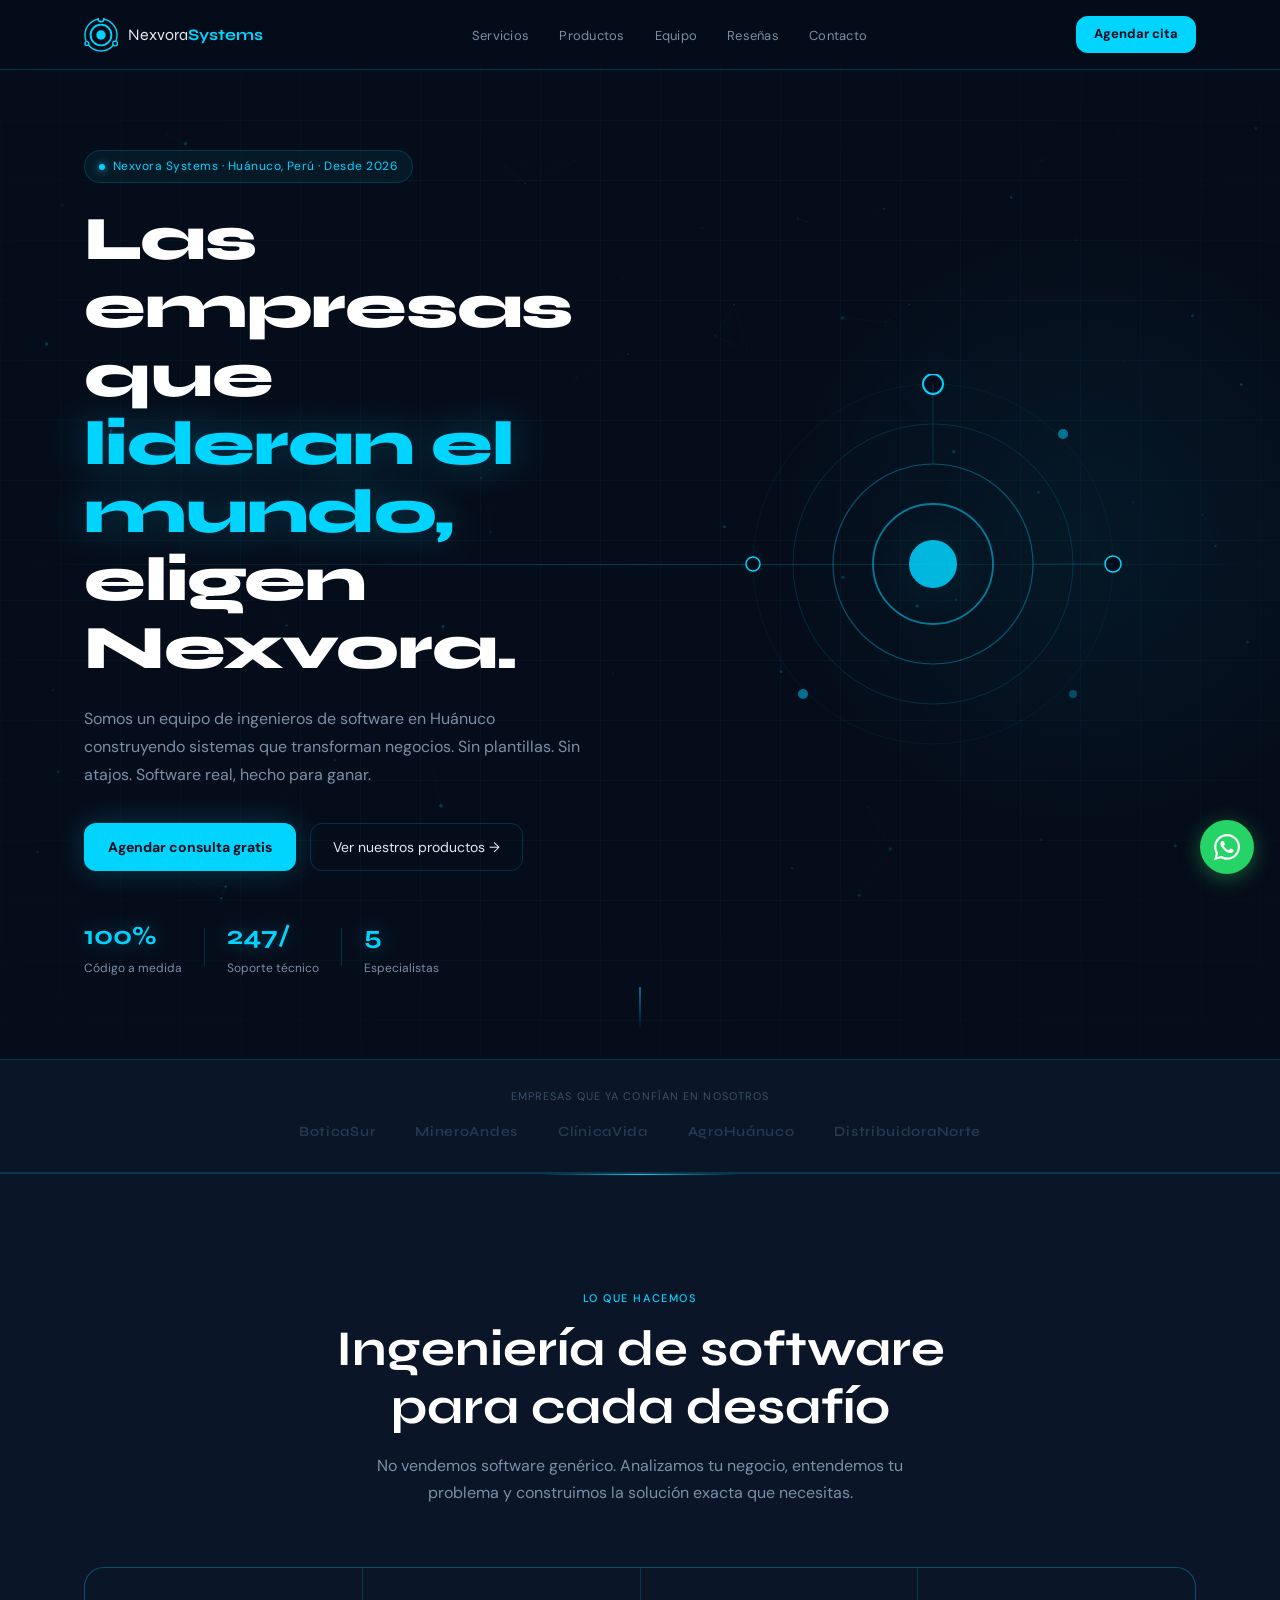
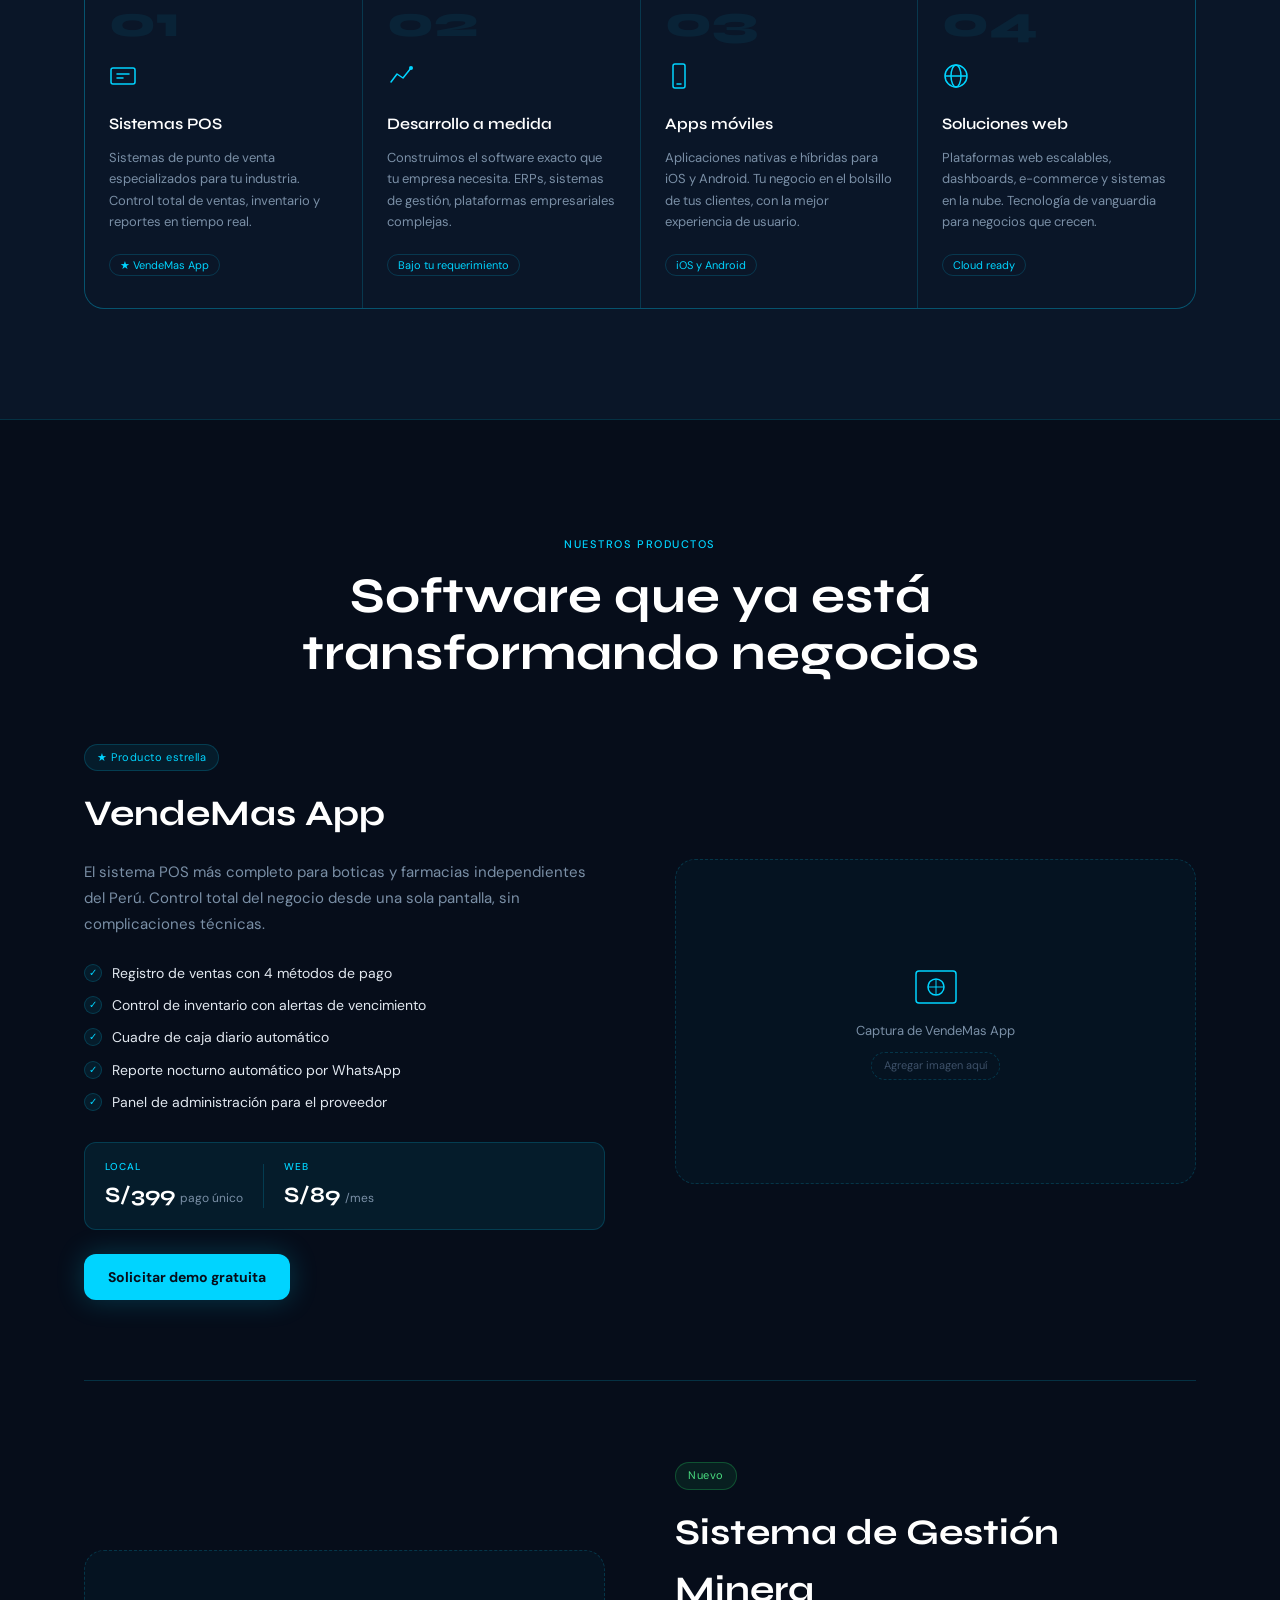
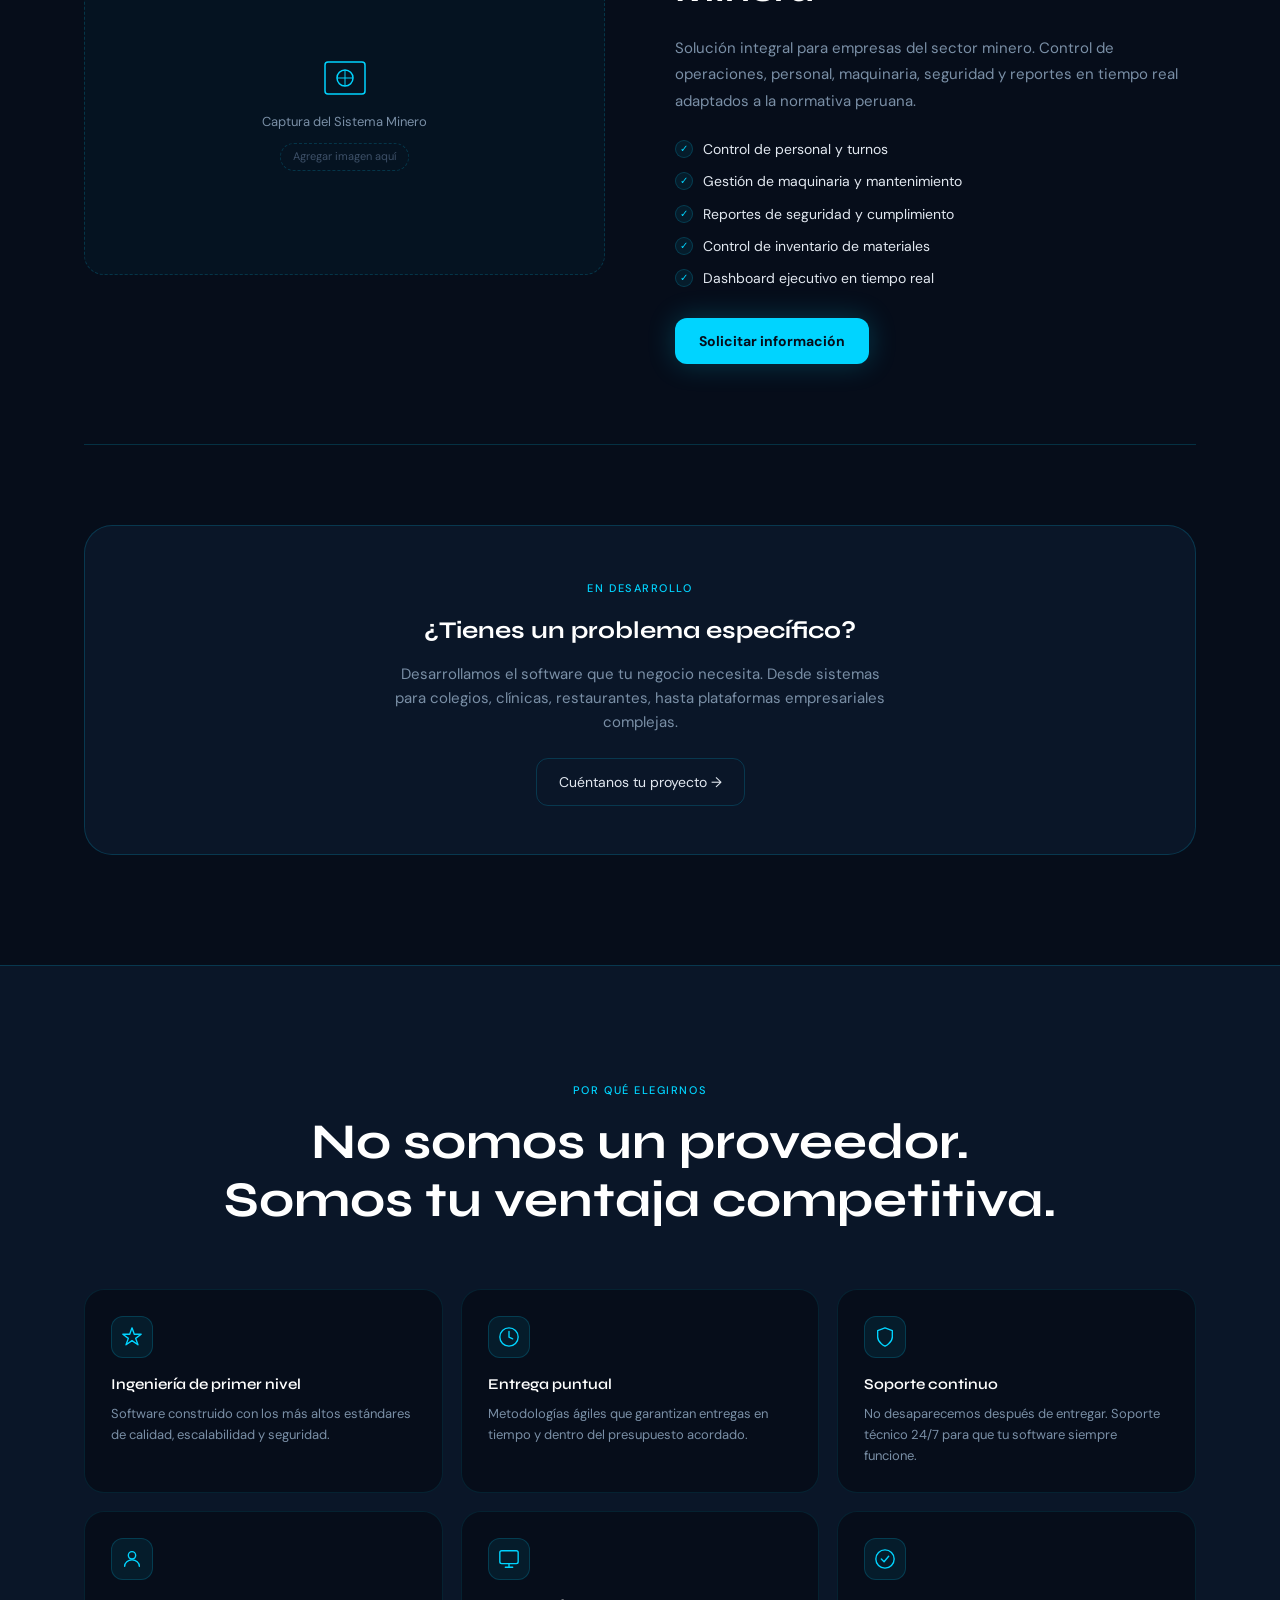
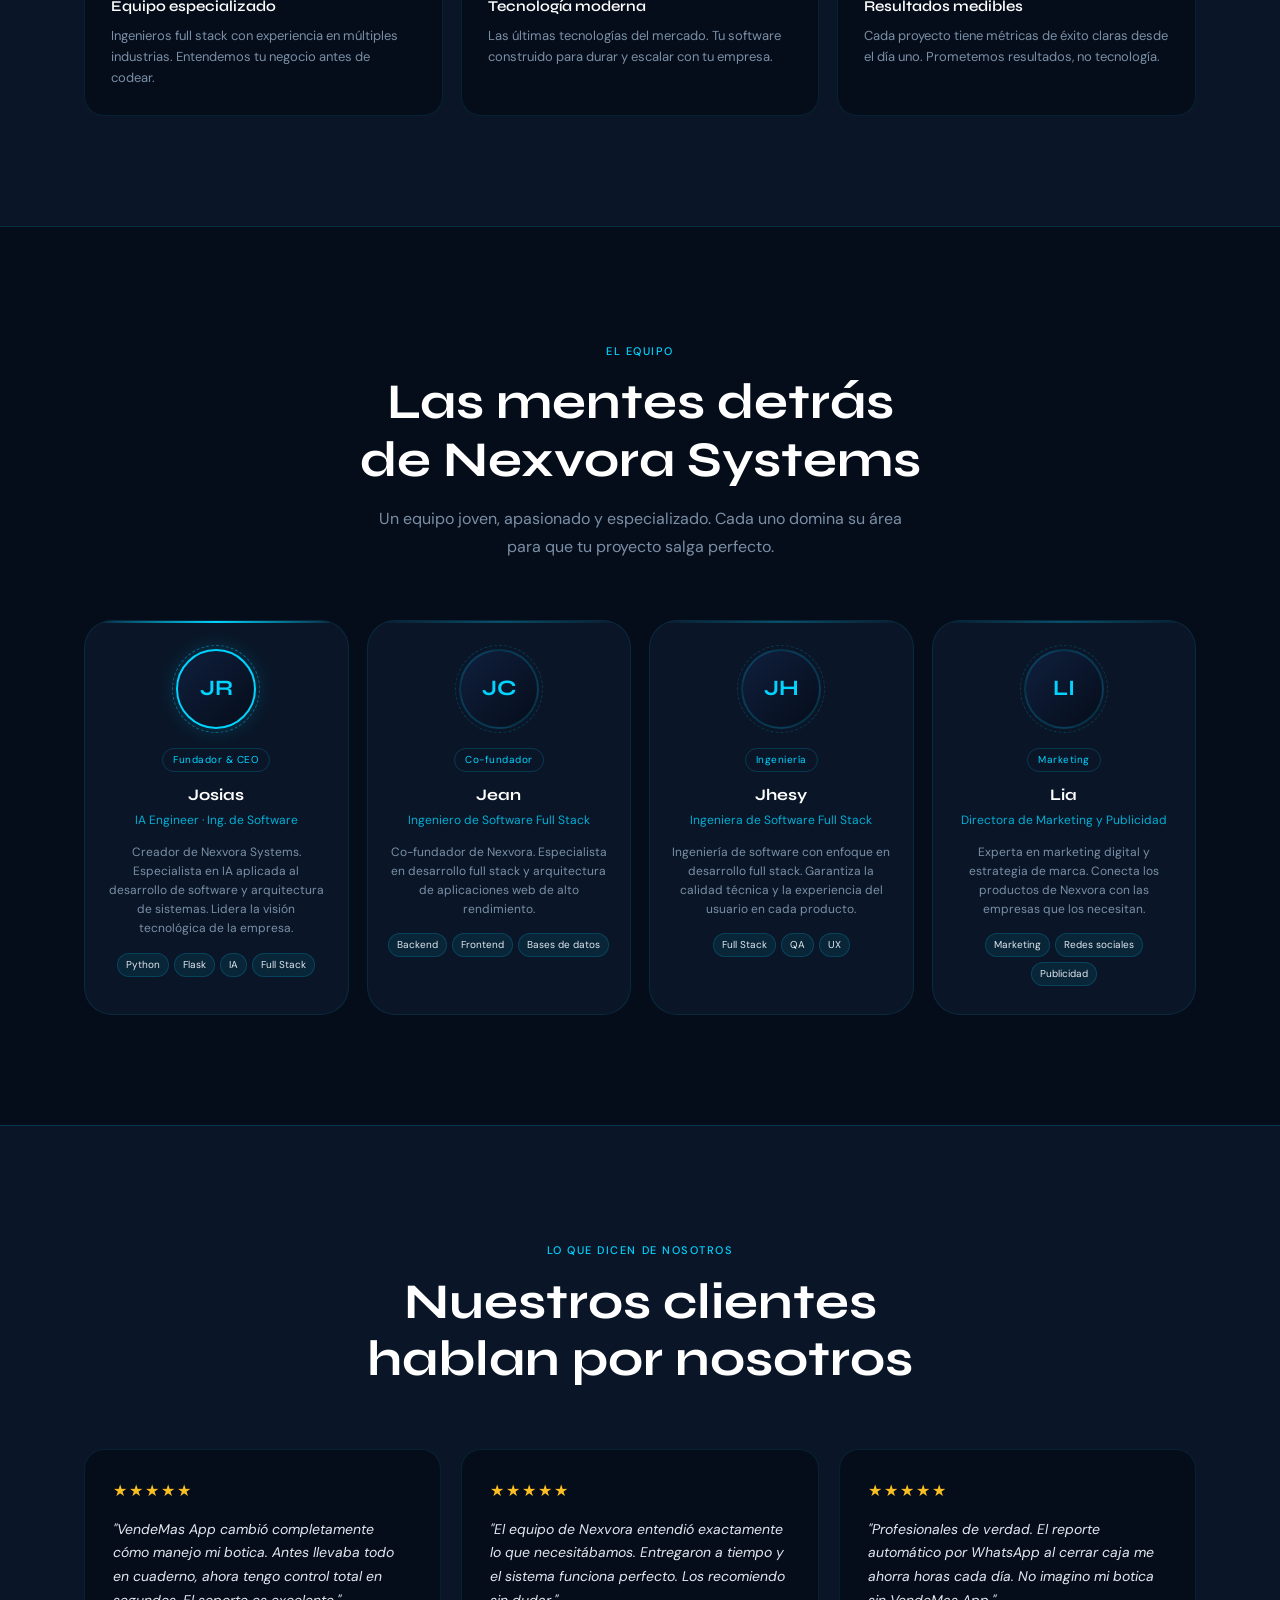
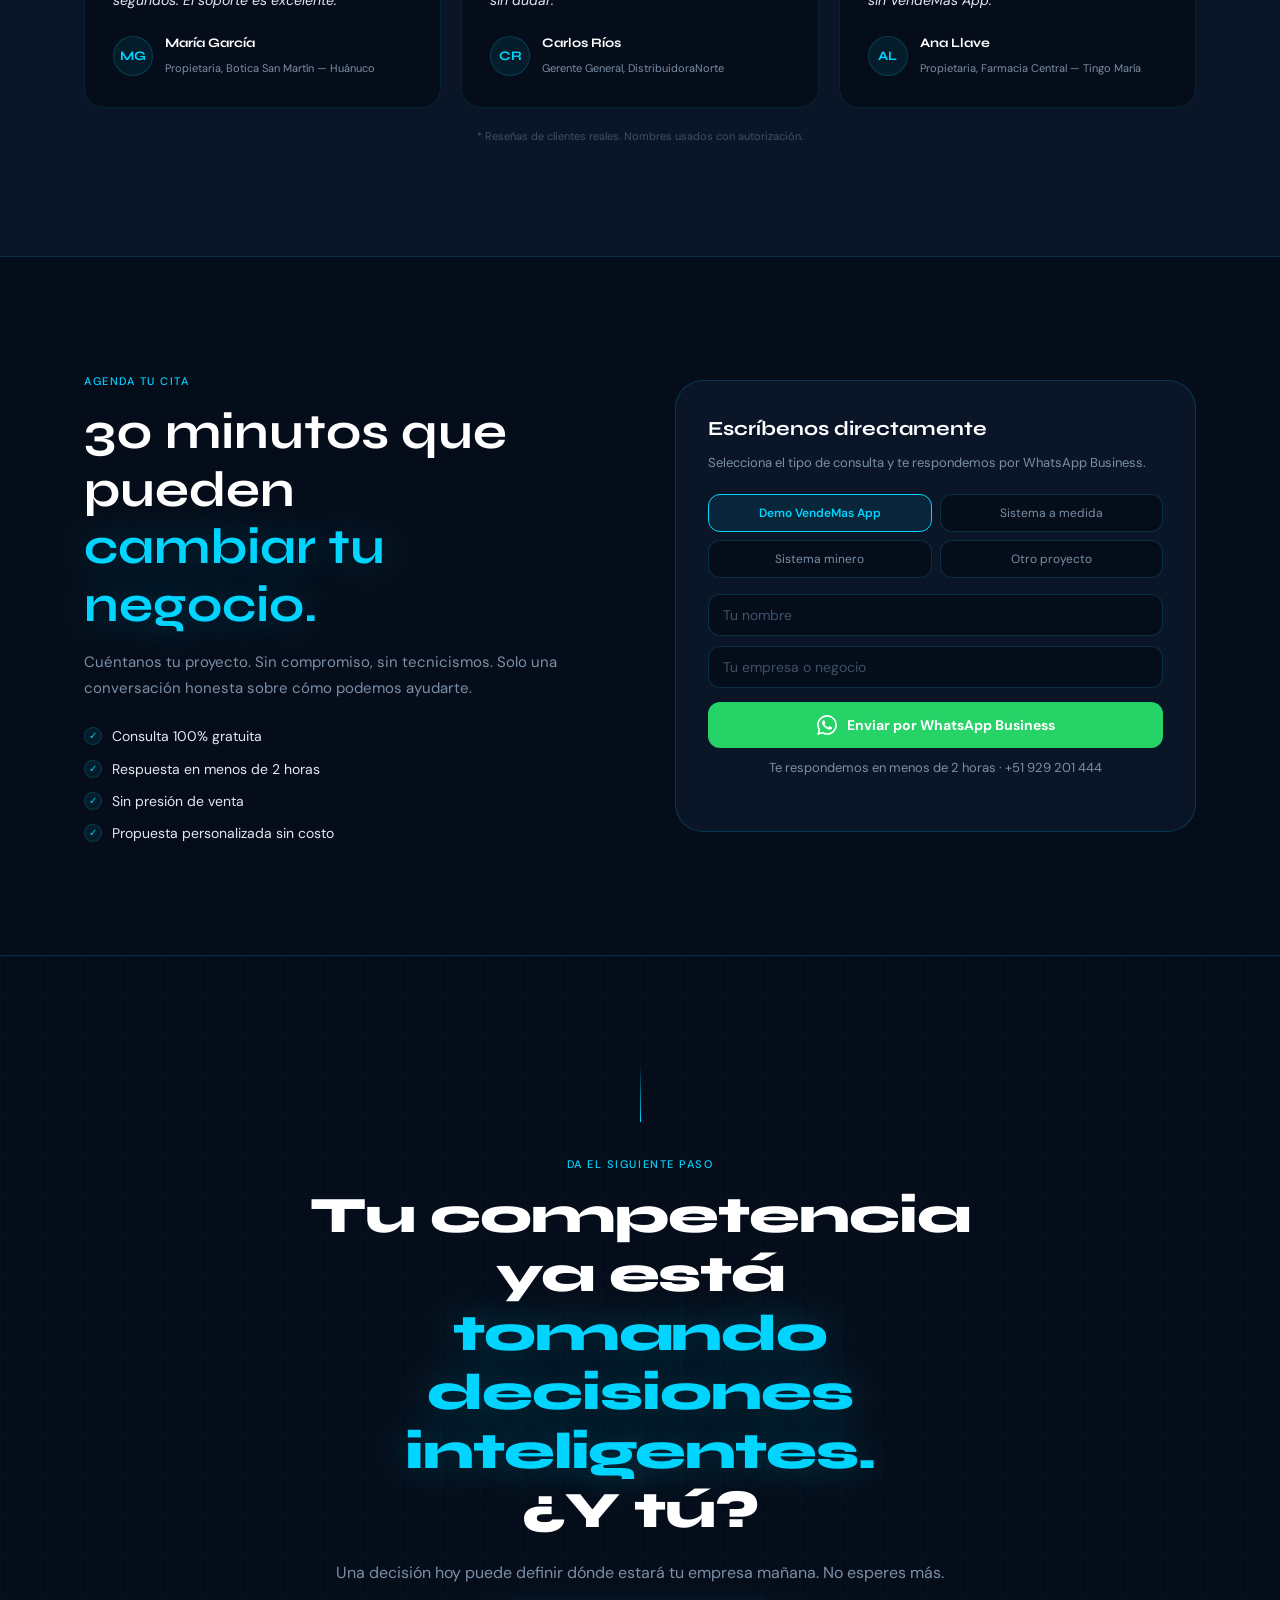
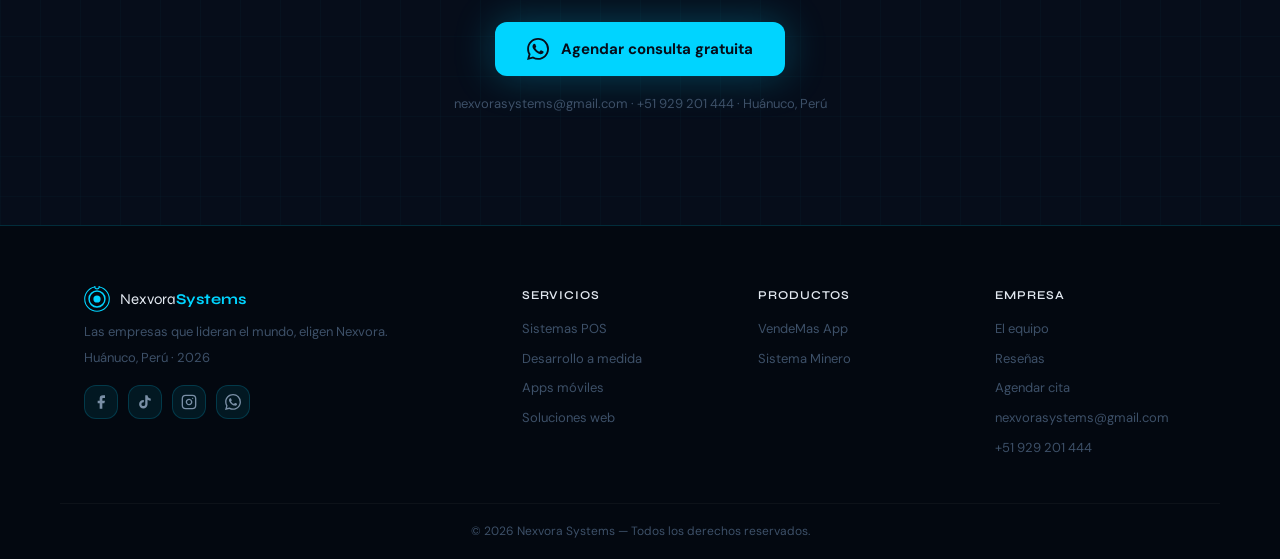
==== commit ac1e502c: "pequena modificasion de algunos datos" ====
--- a/index.html
+++ b/index.html
@@ -374,7 +374,7 @@
                     <div class="avatar-anillo"></div>
                 </div>
                 <div class="miembro-badge-rol">Fundador & CEO</div>
-                <h4 class="miembro-nombre">Josias Rojas Alca</h4>
+                <h4 class="miembro-nombre">Josias</h4>
                 <p class="miembro-rol">IA Engineer · Ing. de Software</p>
                 <p class="miembro-desc">Creador de Nexvora Systems. Especialista en IA aplicada al desarrollo de software y arquitectura de sistemas. Lidera la visión tecnológica de la empresa.</p>
                 <div class="miembro-skills">
@@ -608,7 +608,7 @@
         </div>
     </div>
     <div class="footer-copy">
-        <p>© 2026 Nexvora Systems — Josias Rojas Alca. Todos los derechos reservados.</p>
+        <p>© 2026 Nexvora Systems — Todos los derechos reservados.</p>
     </div>
 </footer>
 
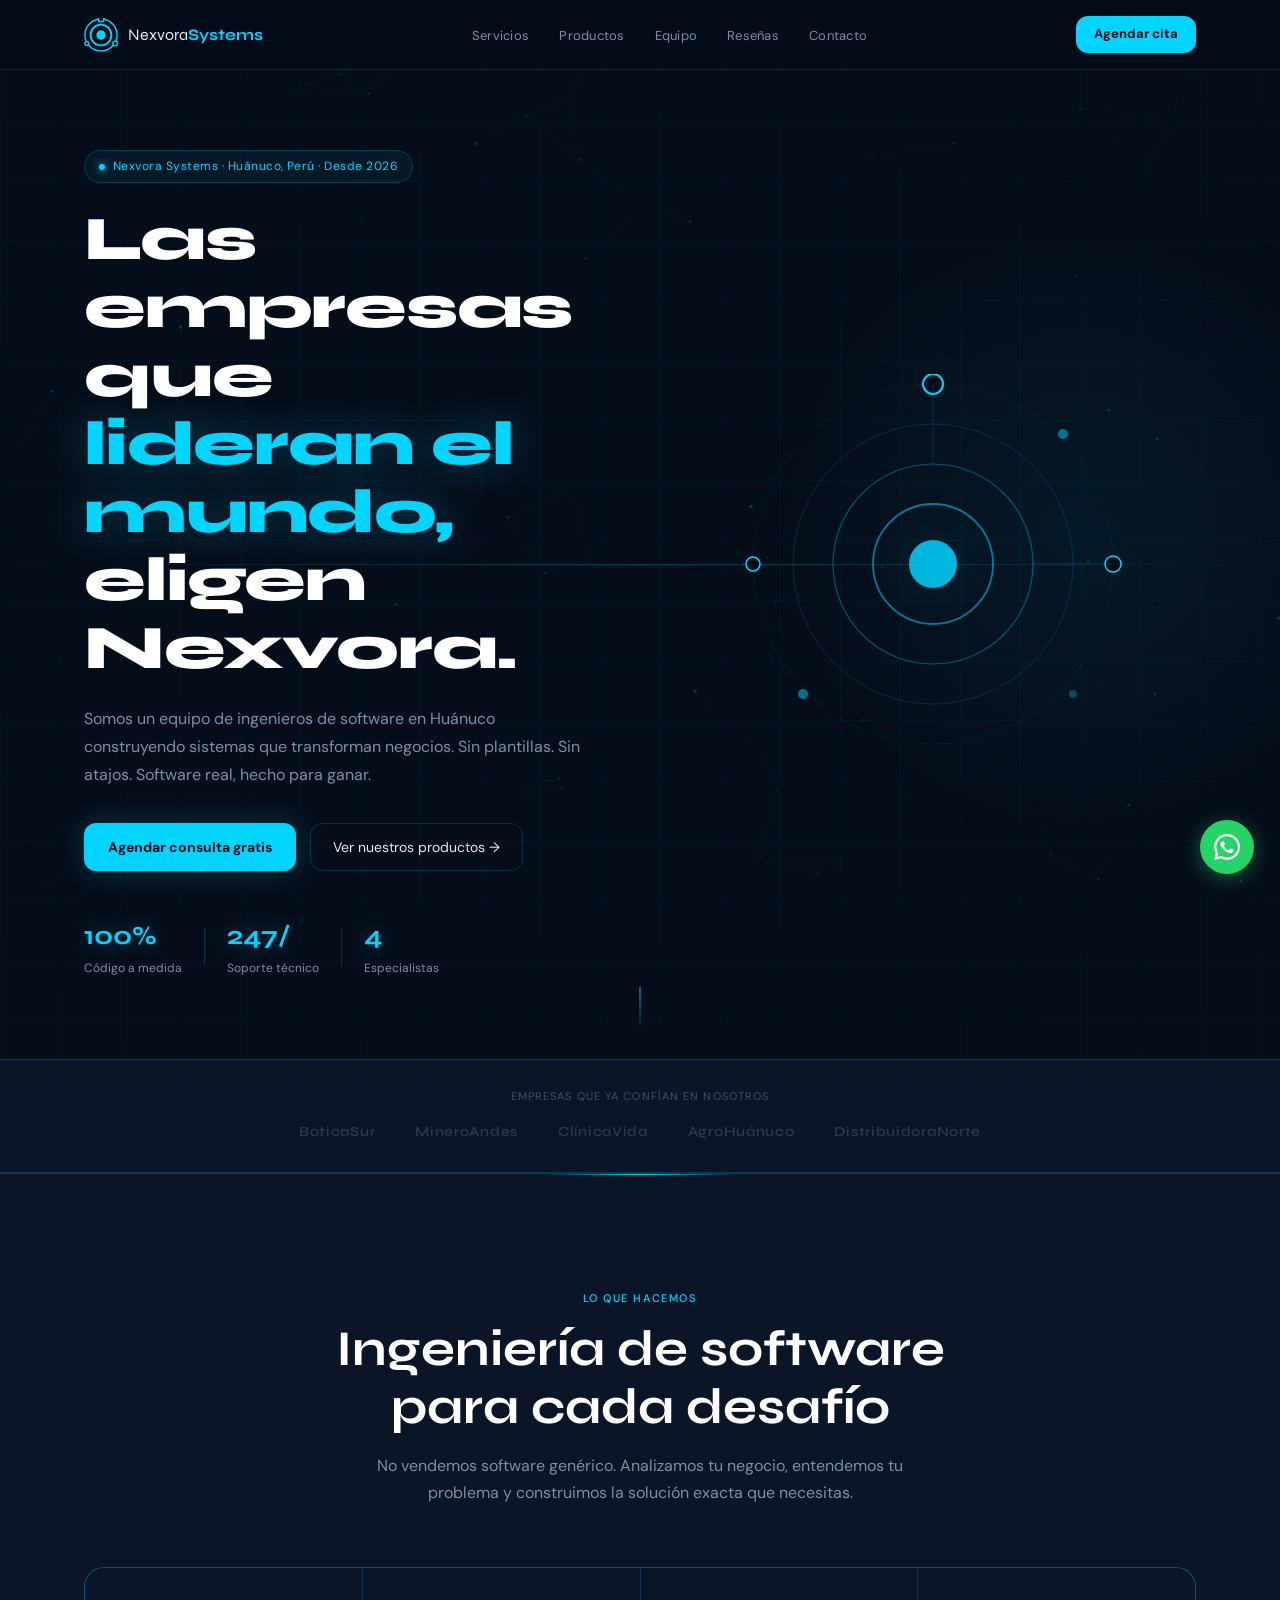
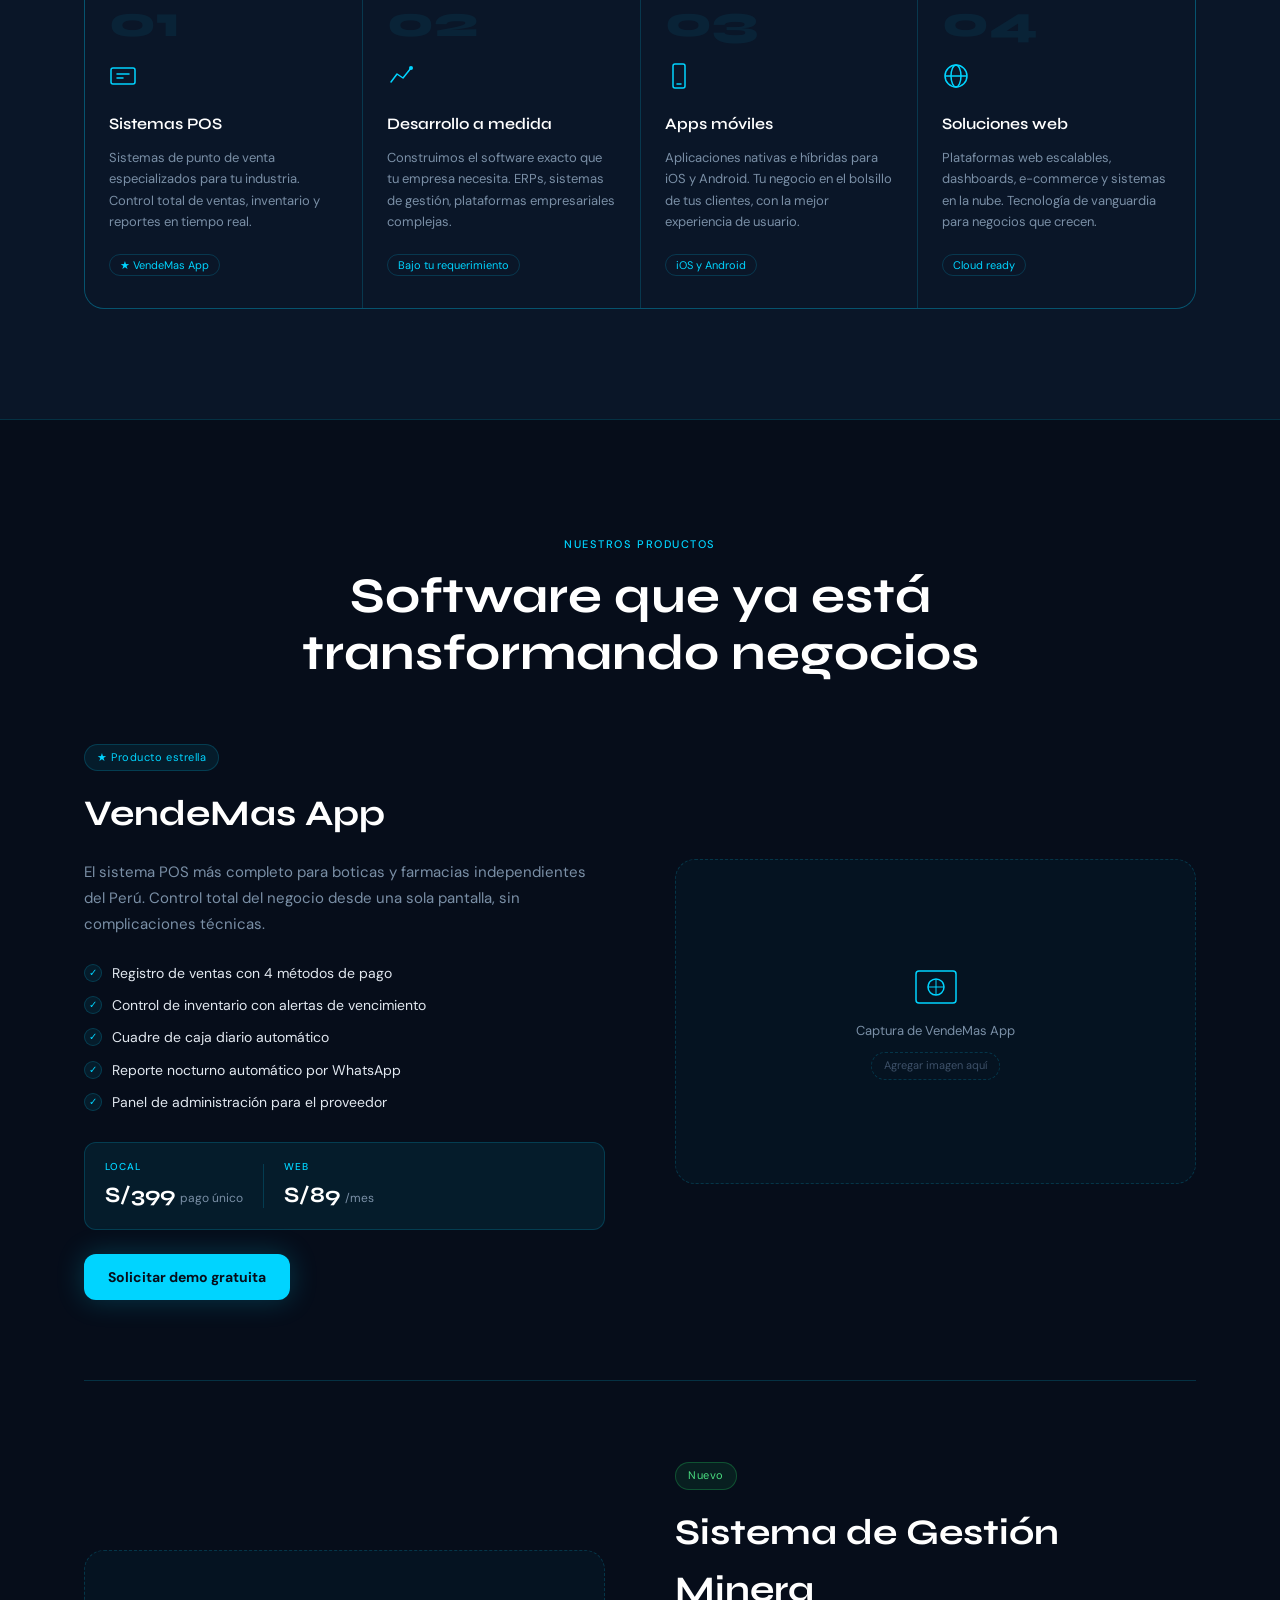
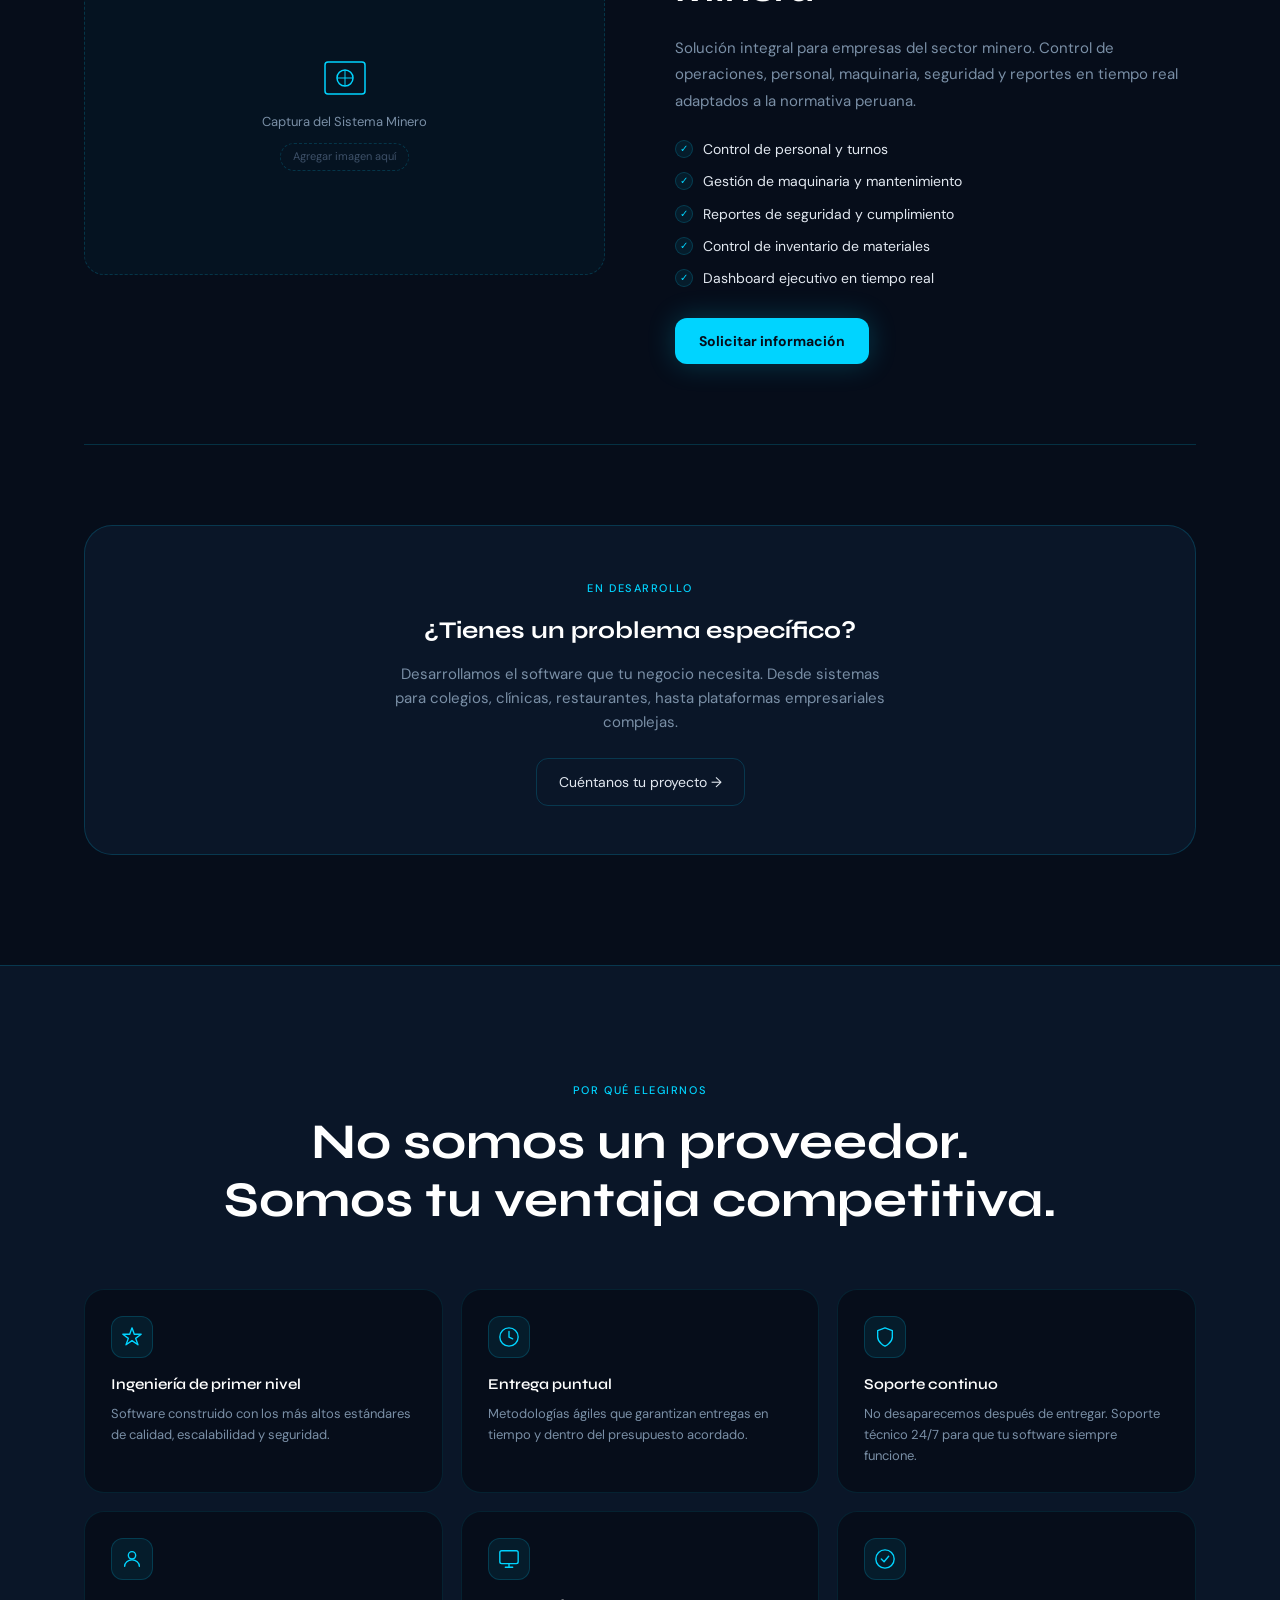
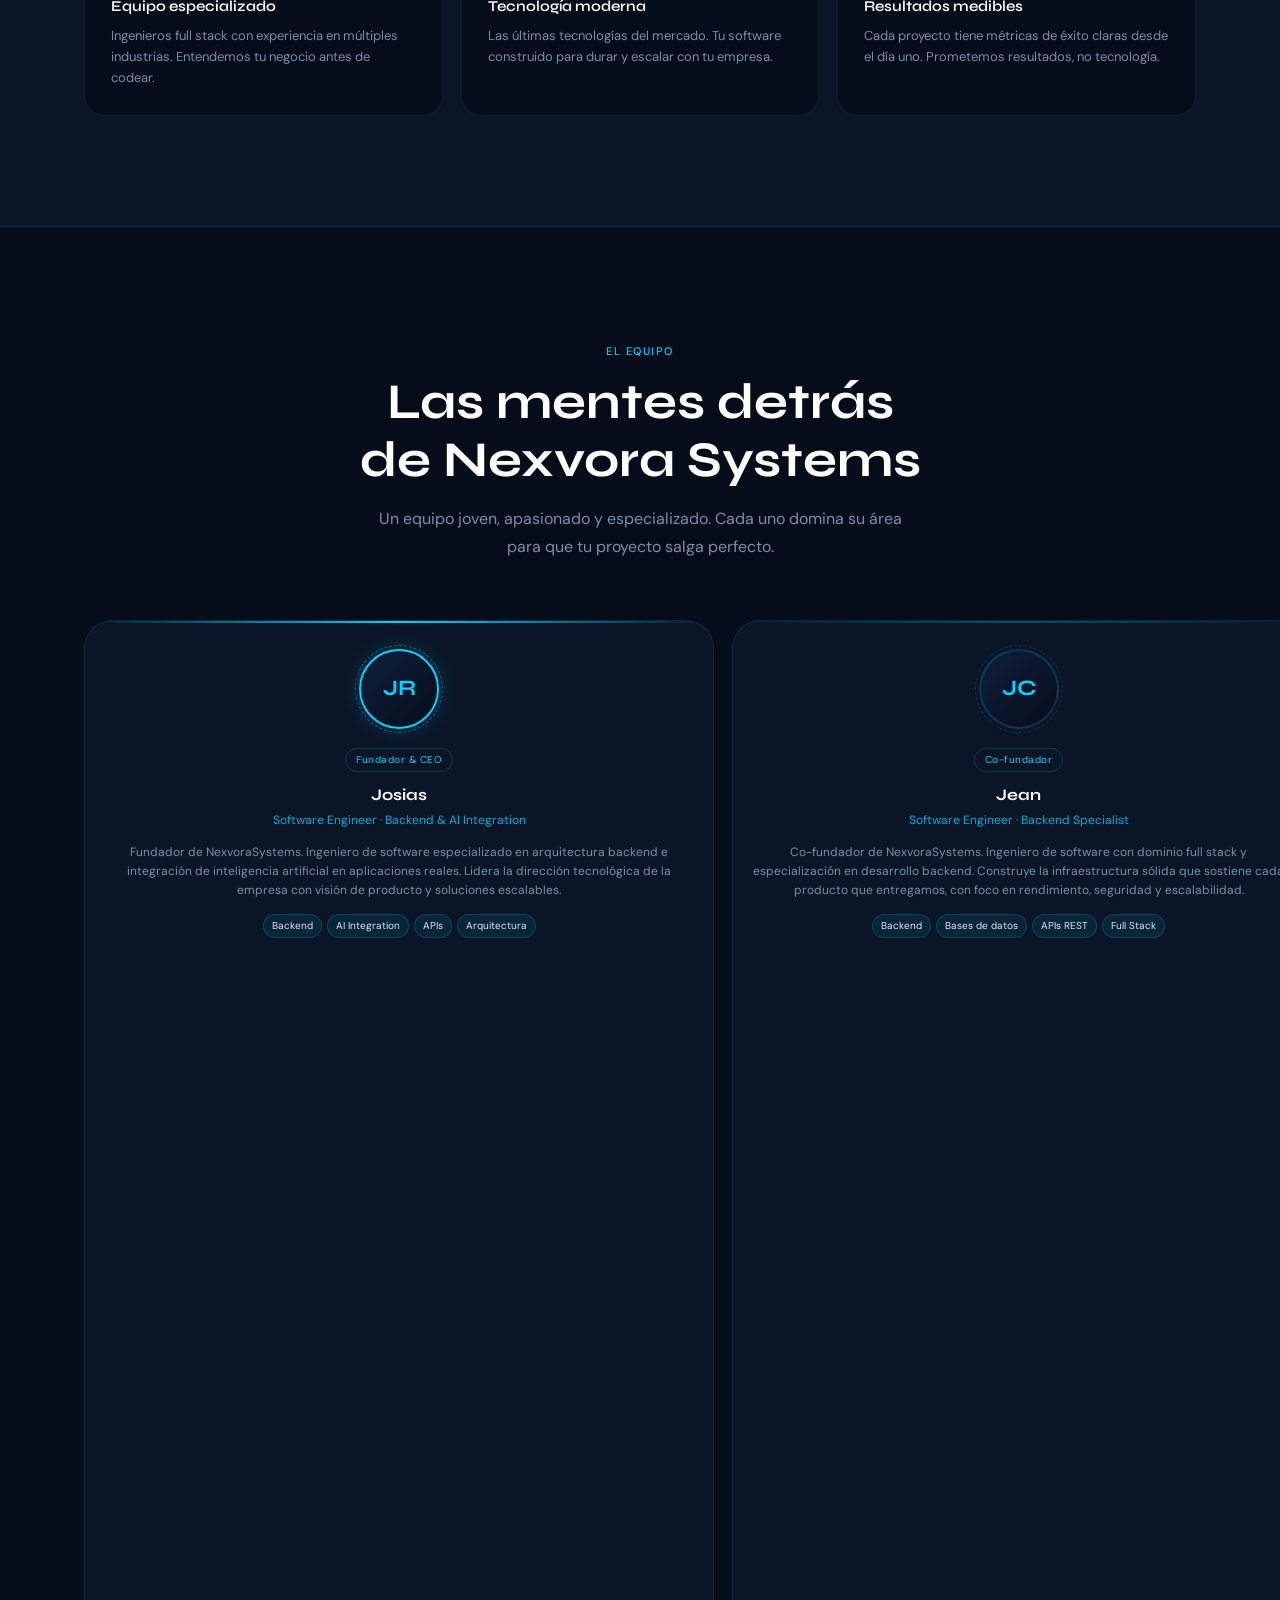
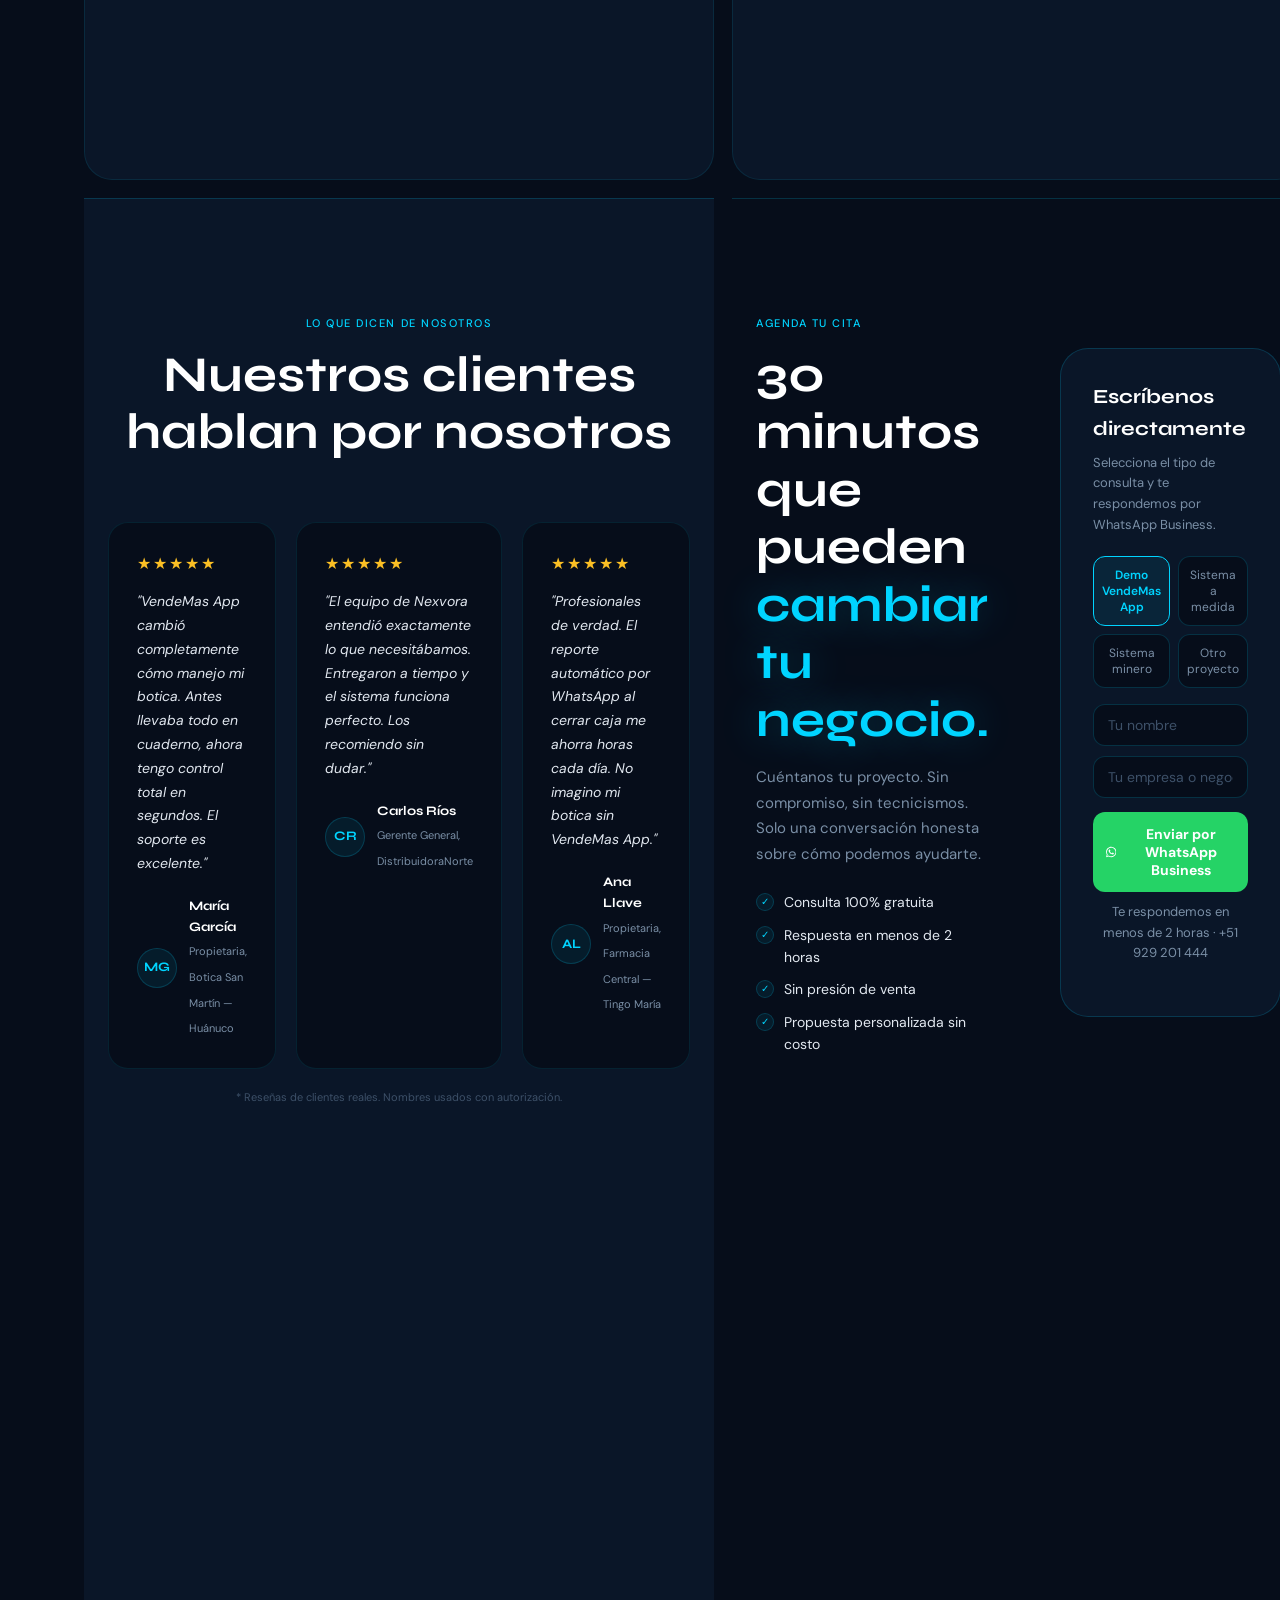
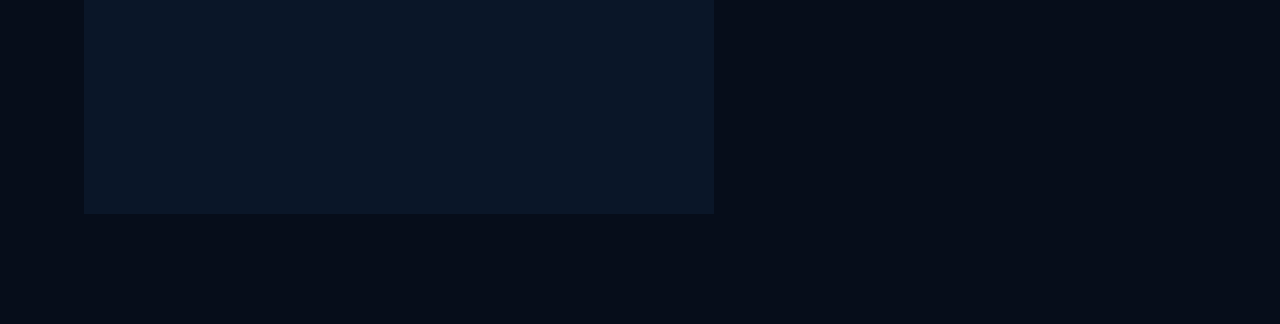
==== commit d23d11a5: "descripcion modificada" ====
--- a/index.html
+++ b/index.html
@@ -89,7 +89,7 @@
                 </div>
                 <div class="metrica-div"></div>
                 <div class="metrica">
-                    <strong>5</strong>
+                    <strong>4</strong>
                     <span>Especialistas</span>
                 </div>
             </div>
@@ -369,64 +369,60 @@
         <div class="equipo-grid">
 
             <div class="miembro-card fundador">
-                <div class="miembro-avatar" data-iniciales="JR">
-                    <div class="avatar-circulo">JR</div>
-                    <div class="avatar-anillo"></div>
-                </div>
-                <div class="miembro-badge-rol">Fundador & CEO</div>
-                <h4 class="miembro-nombre">Josias</h4>
-                <p class="miembro-rol">IA Engineer · Ing. de Software</p>
-                <p class="miembro-desc">Creador de Nexvora Systems. Especialista en IA aplicada al desarrollo de software y arquitectura de sistemas. Lidera la visión tecnológica de la empresa.</p>
-                <div class="miembro-skills">
-                    <span>Python</span><span>Flask</span><span>IA</span><span>Full Stack</span>
-                </div>
-            </div>
-
-            <div class="miembro-card">
-                <div class="miembro-avatar" data-iniciales="JC">
-                    <div class="avatar-circulo">JC</div>
-                    <div class="avatar-anillo"></div>
-                </div>
-                <div class="miembro-badge-rol">Co-fundador</div>
-                <h4 class="miembro-nombre">Jean</h4>
-                <p class="miembro-rol">Ingeniero de Software Full Stack</p>
-                <p class="miembro-desc">Co-fundador de Nexvora. Especialista en desarrollo full stack y arquitectura de aplicaciones web de alto rendimiento.</p>
-                <div class="miembro-skills">
-                    <span>Backend</span><span>Frontend</span><span>Bases de datos</span>
-                </div>
-            </div>
-
-            <div class="miembro-card">
-                <div class="miembro-avatar" data-iniciales="JH">
-                    <div class="avatar-circulo">JH</div>
-                    <div class="avatar-anillo"></div>
-                </div>
-                <div class="miembro-badge-rol">Ingeniería</div>
-                <h4 class="miembro-nombre">Jhesy</h4>
-                <p class="miembro-rol">Ingeniera de Software Full Stack</p>
-                <p class="miembro-desc">Ingeniería de software con enfoque en desarrollo full stack. Garantiza la calidad técnica y la experiencia del usuario en cada producto.</p>
-                <div class="miembro-skills">
-                    <span>Full Stack</span><span>QA</span><span>UX</span>
-                </div>
-            </div>
-
-            <div class="miembro-card">
-                <div class="miembro-avatar" data-iniciales="LI">
-                    <div class="avatar-circulo">LI</div>
-                    <div class="avatar-anillo"></div>
-                </div>
-                <div class="miembro-badge-rol">Marketing</div>
-                <h4 class="miembro-nombre">Lia</h4>
-                <p class="miembro-rol">Directora de Marketing y Publicidad</p>
-                <p class="miembro-desc">Experta en marketing digital y estrategia de marca. Conecta los productos de Nexvora con las empresas que los necesitan.</p>
-                <div class="miembro-skills">
-                    <span>Marketing</span><span>Redes sociales</span><span>Publicidad</span>
-                </div>
-            </div>
-
-        </div>
-    </div>
-</section>
+  <div class="miembro-avatar" data-iniciales="JR">
+    <div class="avatar-circulo">JR</div>
+    <div class="avatar-anillo"></div>
+  </div>
+  <div class="miembro-badge-rol">Fundador & CEO</div>
+  <h4 class="miembro-nombre">Josias</h4>
+  <p class="miembro-rol">Software Engineer · Backend & AI Integration</p>
+  <p class="miembro-desc">Fundador de NexvoraSystems. Ingeniero de software especializado en arquitectura backend e integración de inteligencia artificial en aplicaciones reales. Lidera la dirección tecnológica de la empresa con visión de producto y soluciones escalables.</p>
+  <div class="miembro-skills">
+    <span>Backend</span><span>AI Integration</span><span>APIs</span><span>Arquitectura</span>
+  </div>
+</div>
+
+<div class="miembro-card">
+  <div class="miembro-avatar" data-iniciales="JC">
+    <div class="avatar-circulo">JC</div>
+    <div class="avatar-anillo"></div>
+  </div>
+  <div class="miembro-badge-rol">Co-fundador</div>
+  <h4 class="miembro-nombre">Jean</h4>
+  <p class="miembro-rol">Software Engineer · Backend Specialist</p>
+  <p class="miembro-desc">Co-fundador de NexvoraSystems. Ingeniero de software con dominio full stack y especialización en desarrollo backend. Construye la infraestructura sólida que sostiene cada producto que entregamos, con foco en rendimiento, seguridad y escalabilidad.</p>
+  <div class="miembro-skills">
+    <span>Backend</span><span>Bases de datos</span><span>APIs REST</span><span>Full Stack</span>
+  </div>
+</div>
+
+<div class="miembro-card">
+  <div class="miembro-avatar" data-iniciales="JH">
+    <div class="avatar-circulo">JH</div>
+    <div class="avatar-anillo"></div>
+  </div>
+  <div class="miembro-badge-rol">Ingeniería</div>
+  <h4 class="miembro-nombre">Jhesy</h4>
+  <p class="miembro-rol">Software Engineer · Frontend Specialist</p>
+  <p class="miembro-desc">Ingeniera de software full stack con especialización en frontend. Transforma cada requerimiento en interfaces rápidas, accesibles y visualmente impecables. Garantiza que la experiencia del usuario sea el punto fuerte de cada producto que construye el equipo.</p>
+  <div class="miembro-skills">
+    <span>Frontend</span><span>UI/UX</span><span>Full Stack</span><span>Responsive</span>
+  </div>
+</div>
+
+<div class="miembro-card">
+  <div class="miembro-avatar" data-iniciales="LI">
+    <div class="avatar-circulo">LI</div>
+    <div class="avatar-anillo"></div>
+  </div>
+  <div class="miembro-badge-rol">Marketing</div>
+  <h4 class="miembro-nombre">Lia</h4>
+  <p class="miembro-rol">Marketing & Growth Director</p>
+  <p class="miembro-desc">Responsable de la estrategia de marca y crecimiento de NexvoraSystems. Conecta soluciones técnicas con el mercado real a través de comunicación clara y campañas digitales efectivas. La voz y presencia de la empresa ante cada cliente potencial.</p>
+  <div class="miembro-skills">
+    <span>Marketing Digital</span><span>Redes Sociales</span><span>Branding</span><span>Growth</span>
+  </div>
+</div>
 
 
 <!-- ============================================================
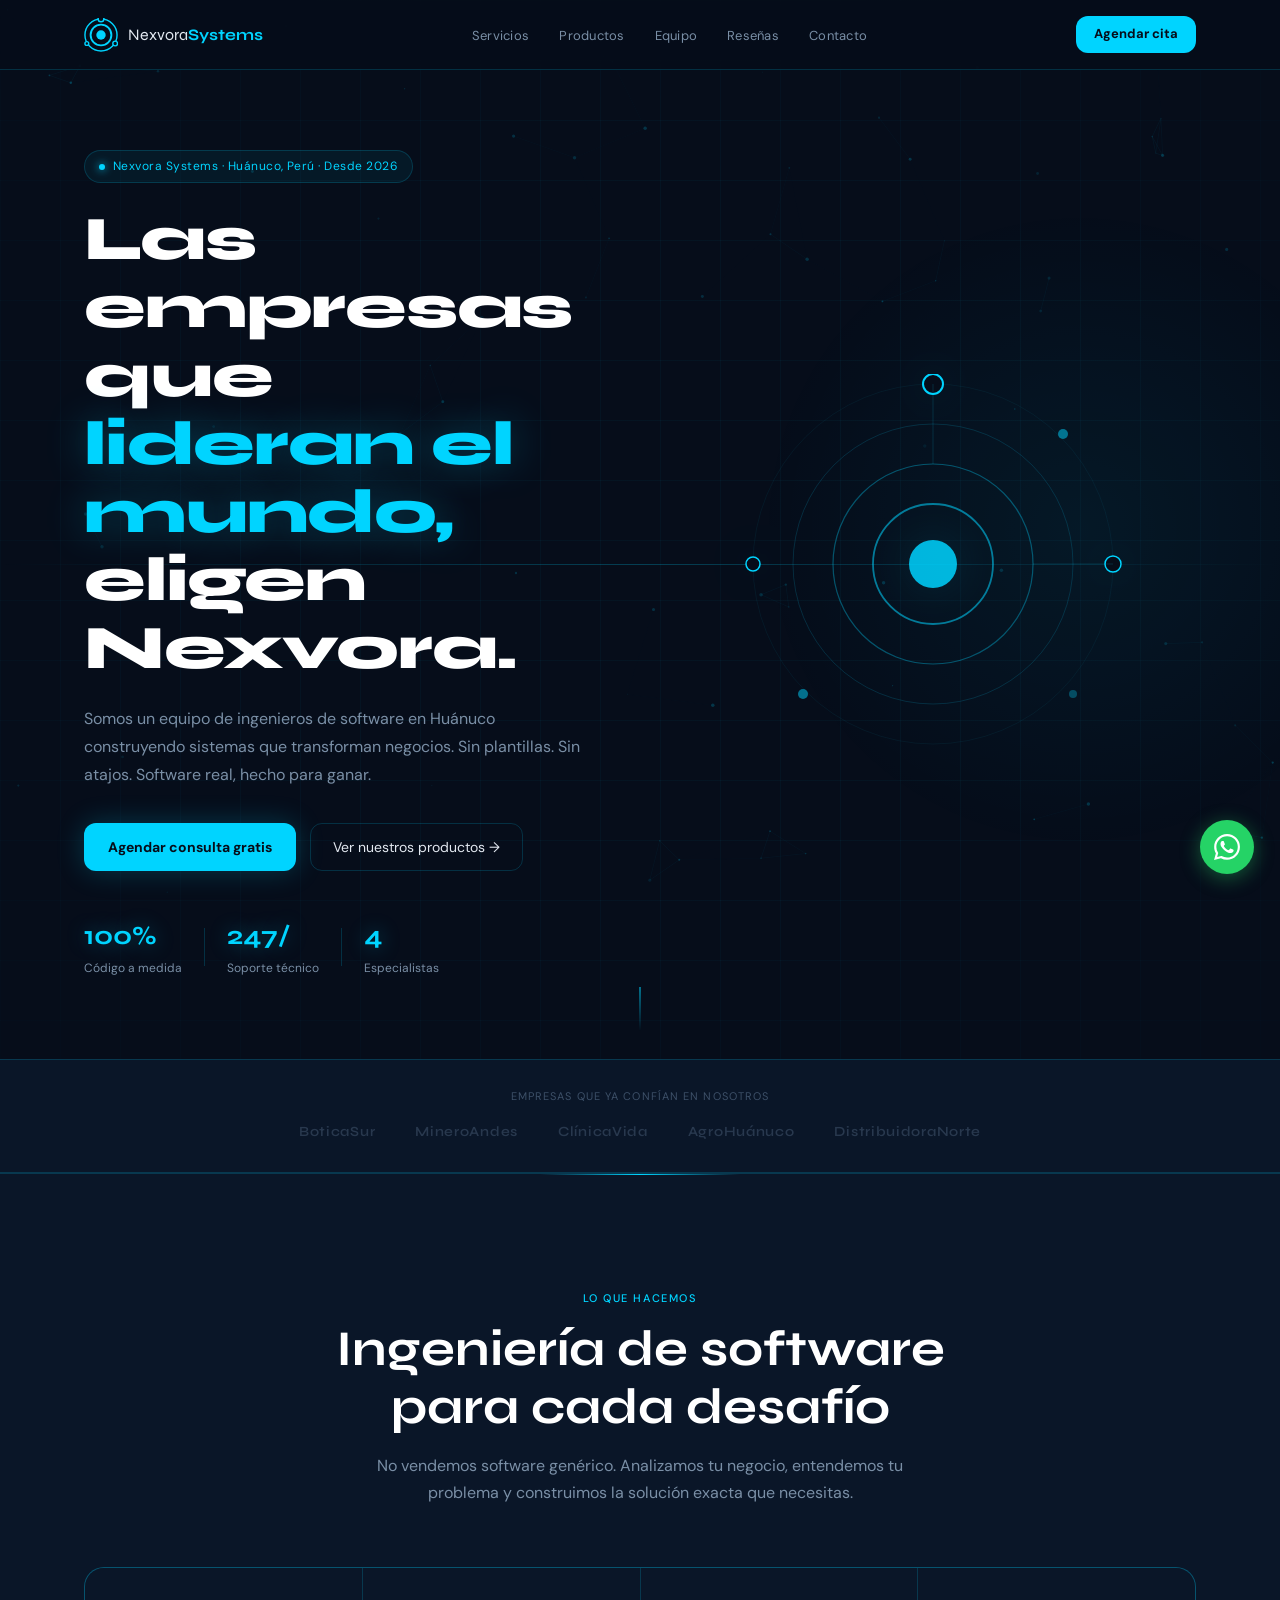
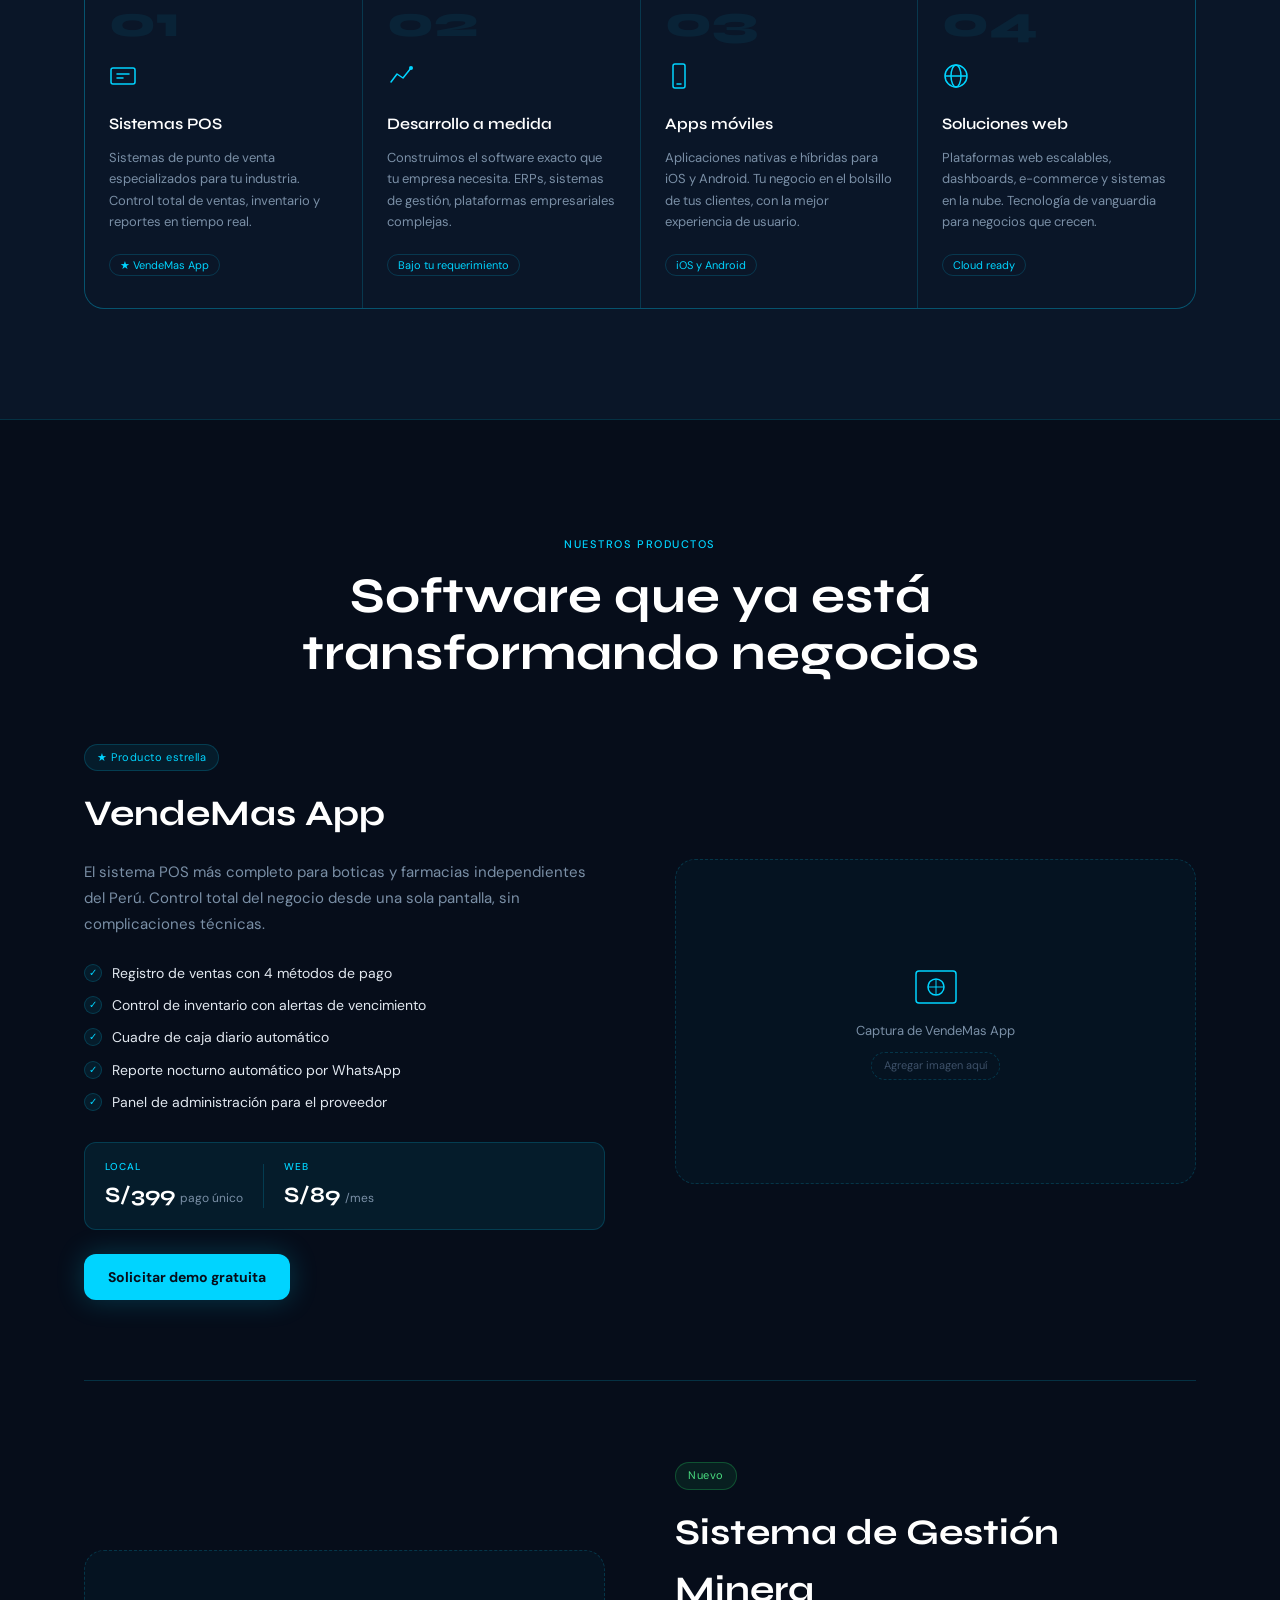
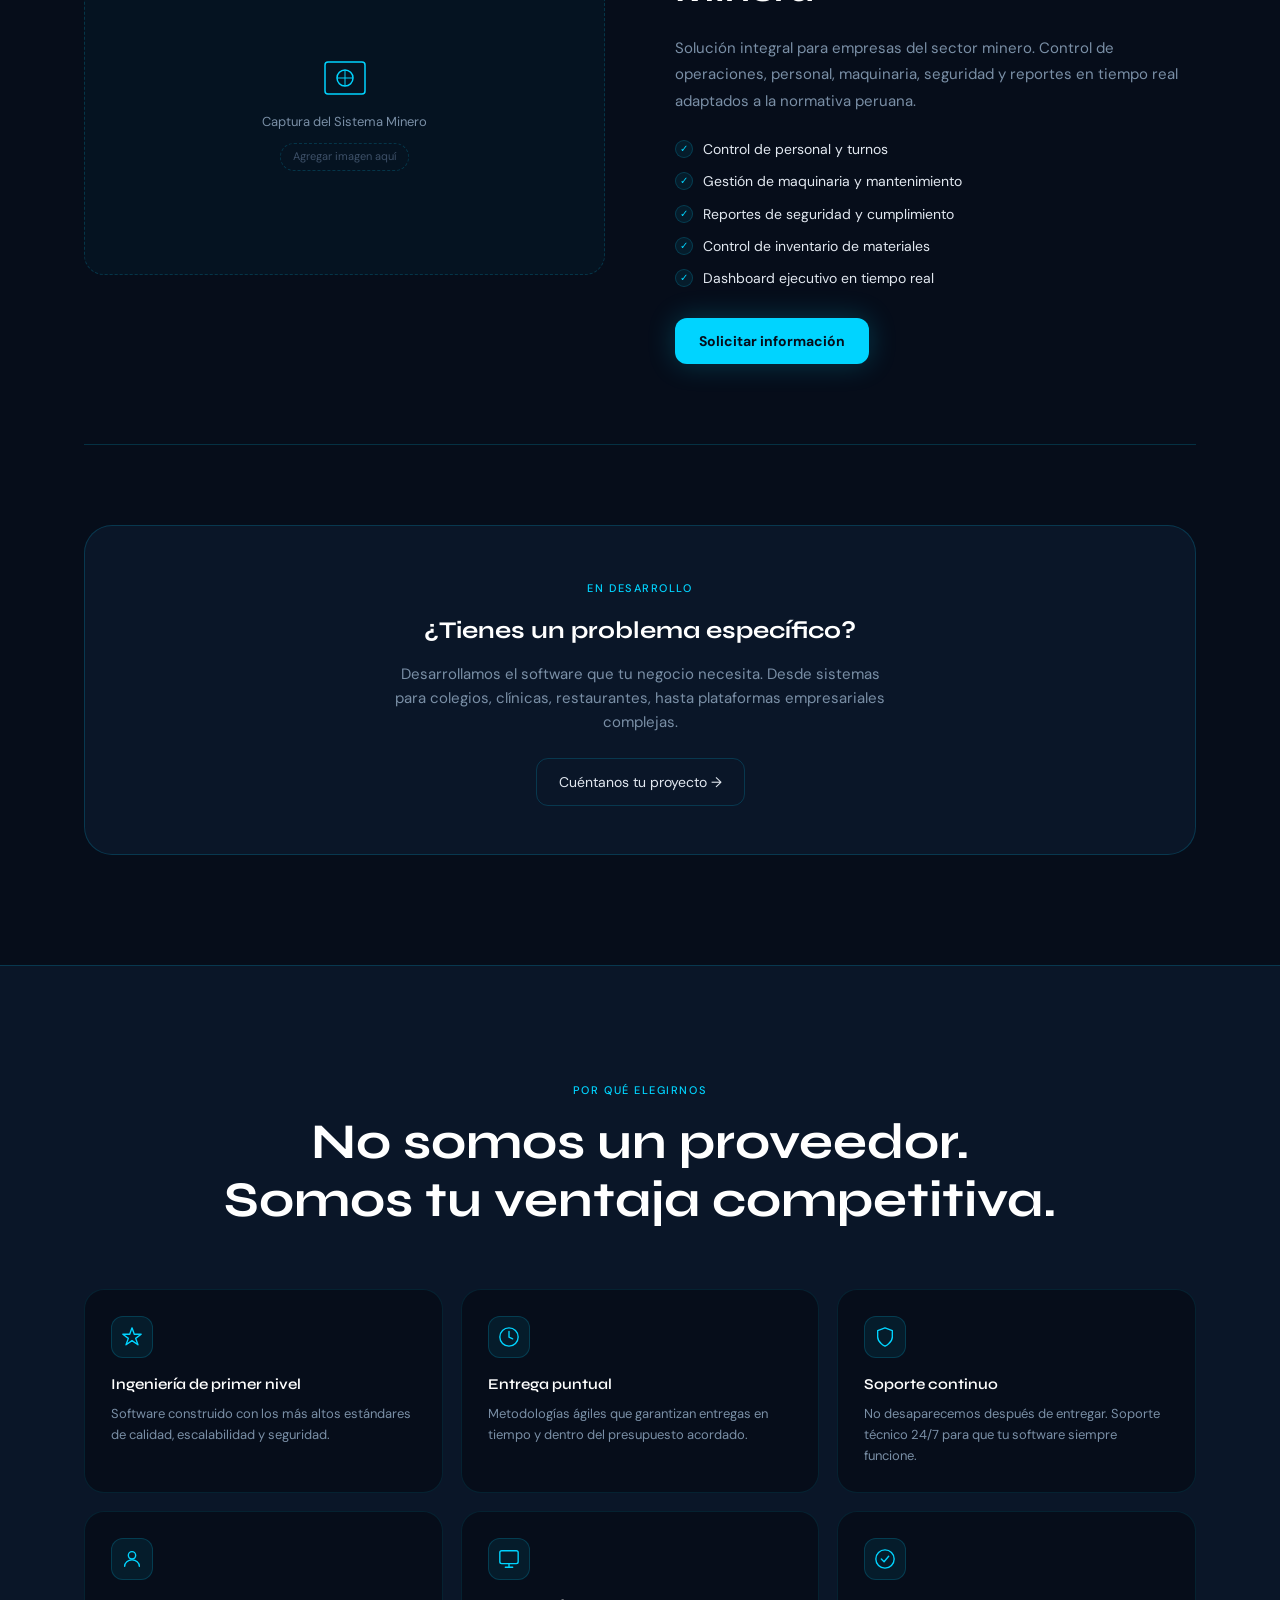
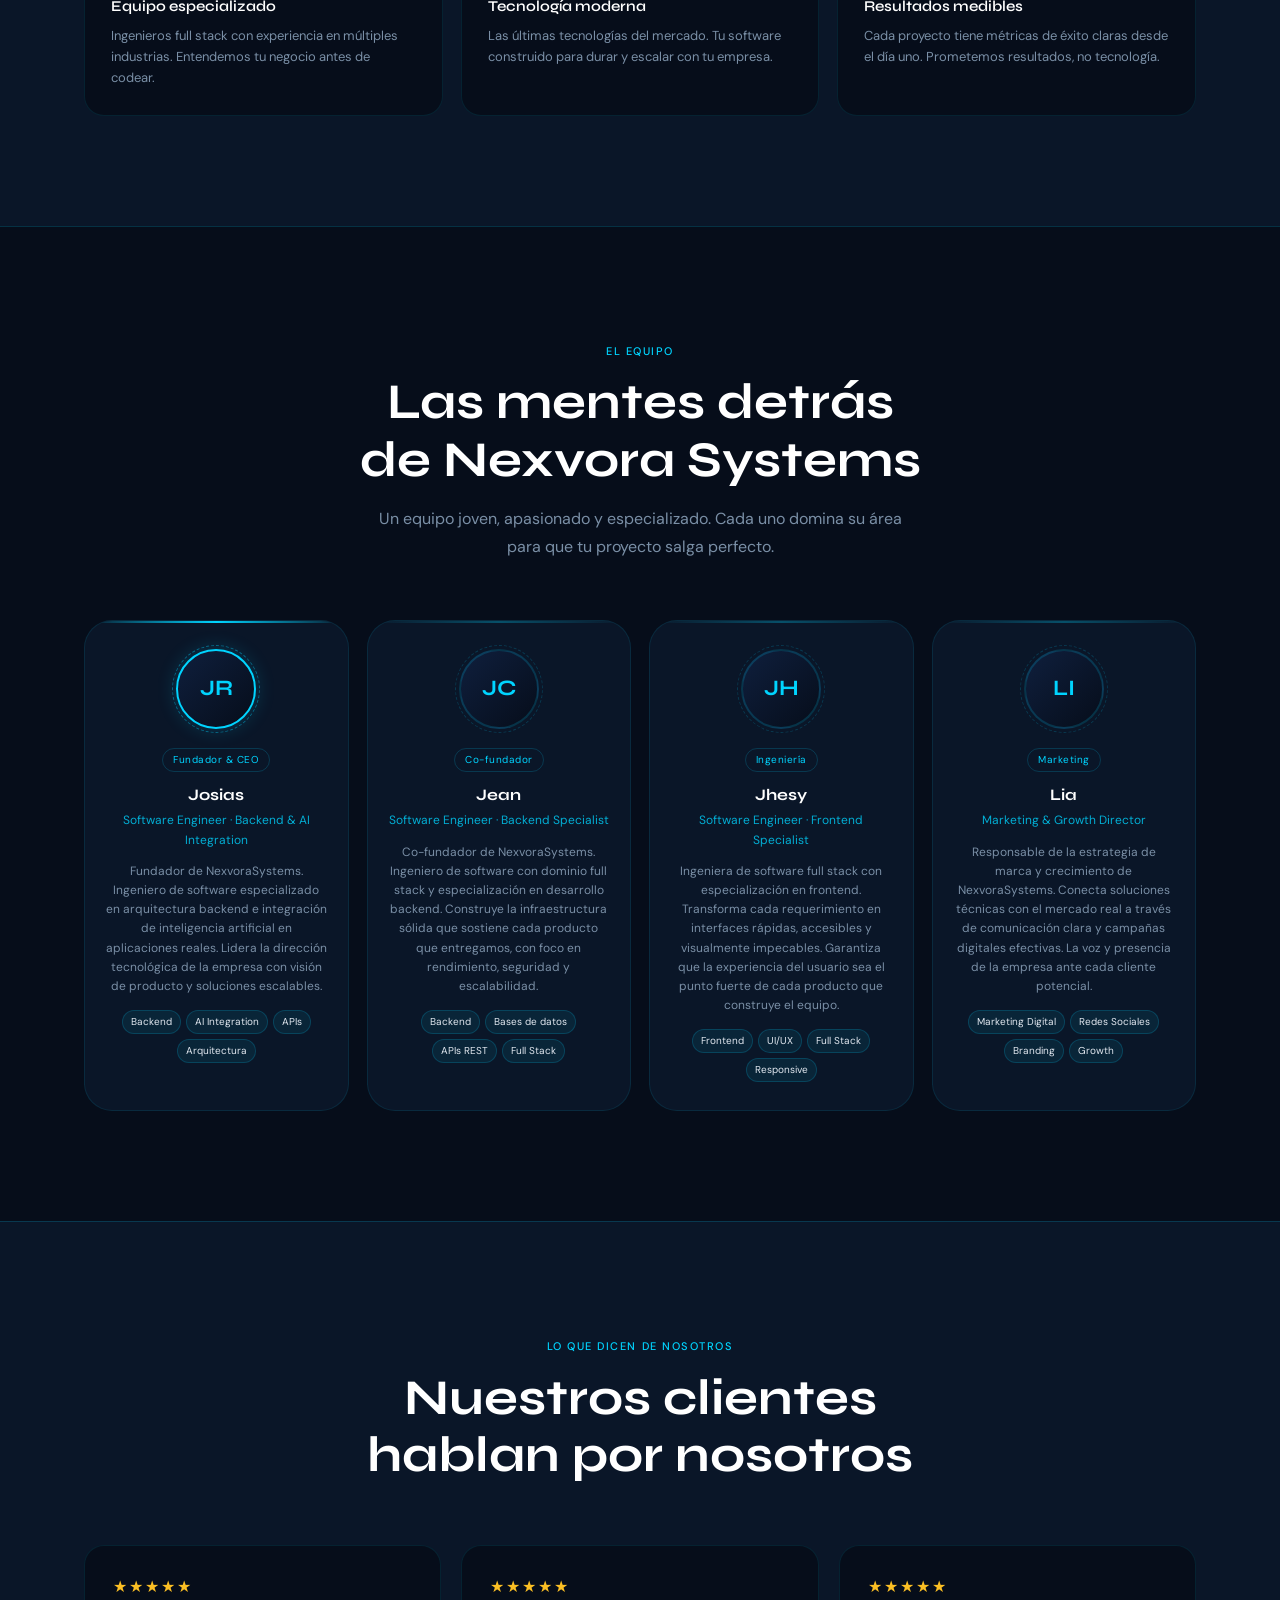
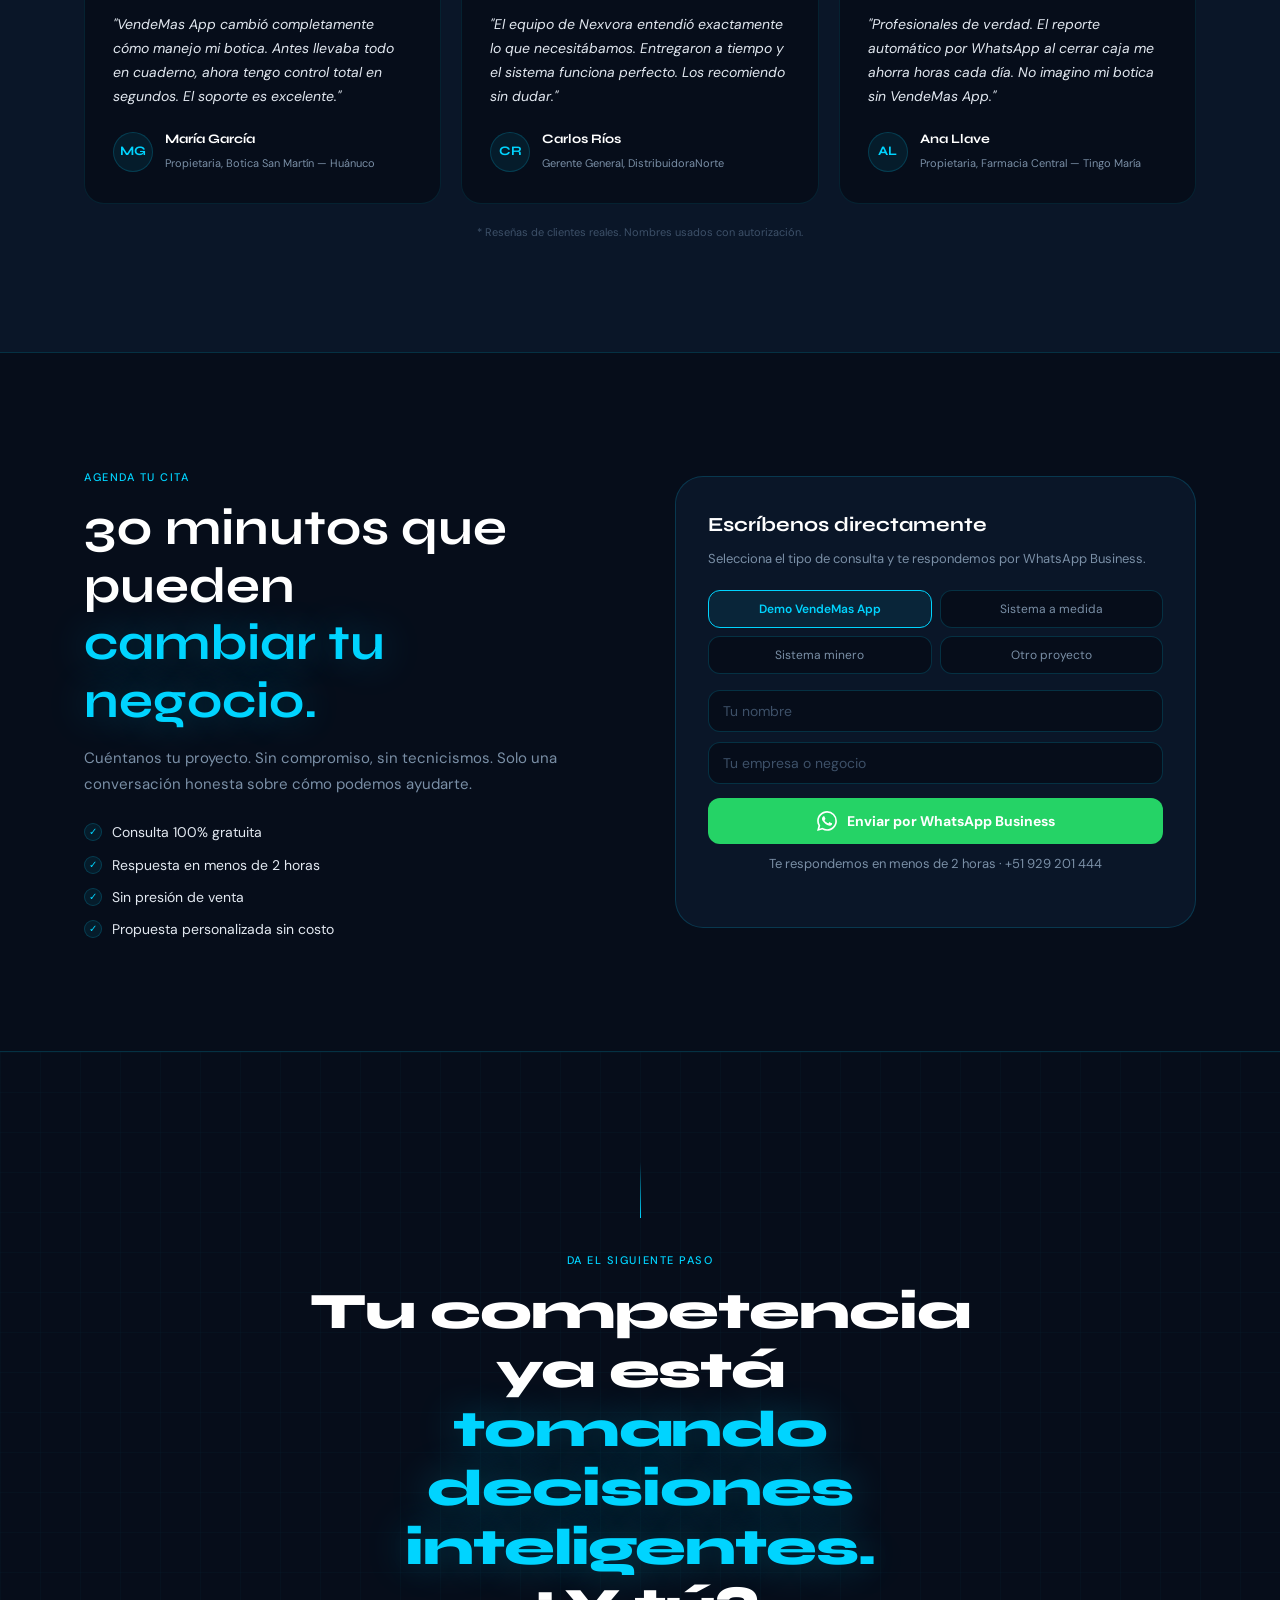
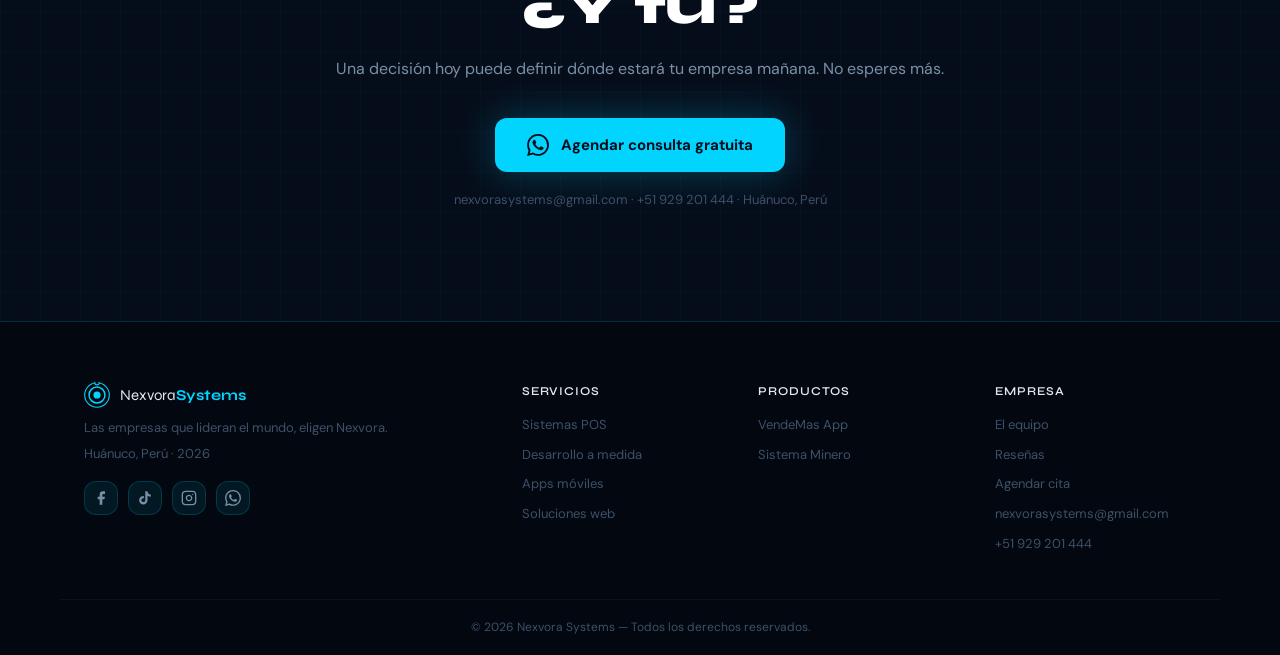
==== commit db0a5242: "descripcion de equipo correjido" ====
--- a/index.html
+++ b/index.html
@@ -369,60 +369,64 @@
         <div class="equipo-grid">
 
             <div class="miembro-card fundador">
-  <div class="miembro-avatar" data-iniciales="JR">
-    <div class="avatar-circulo">JR</div>
-    <div class="avatar-anillo"></div>
-  </div>
-  <div class="miembro-badge-rol">Fundador & CEO</div>
-  <h4 class="miembro-nombre">Josias</h4>
-  <p class="miembro-rol">Software Engineer · Backend & AI Integration</p>
-  <p class="miembro-desc">Fundador de NexvoraSystems. Ingeniero de software especializado en arquitectura backend e integración de inteligencia artificial en aplicaciones reales. Lidera la dirección tecnológica de la empresa con visión de producto y soluciones escalables.</p>
-  <div class="miembro-skills">
-    <span>Backend</span><span>AI Integration</span><span>APIs</span><span>Arquitectura</span>
-  </div>
-</div>
-
-<div class="miembro-card">
-  <div class="miembro-avatar" data-iniciales="JC">
-    <div class="avatar-circulo">JC</div>
-    <div class="avatar-anillo"></div>
-  </div>
-  <div class="miembro-badge-rol">Co-fundador</div>
-  <h4 class="miembro-nombre">Jean</h4>
-  <p class="miembro-rol">Software Engineer · Backend Specialist</p>
-  <p class="miembro-desc">Co-fundador de NexvoraSystems. Ingeniero de software con dominio full stack y especialización en desarrollo backend. Construye la infraestructura sólida que sostiene cada producto que entregamos, con foco en rendimiento, seguridad y escalabilidad.</p>
-  <div class="miembro-skills">
-    <span>Backend</span><span>Bases de datos</span><span>APIs REST</span><span>Full Stack</span>
-  </div>
-</div>
-
-<div class="miembro-card">
-  <div class="miembro-avatar" data-iniciales="JH">
-    <div class="avatar-circulo">JH</div>
-    <div class="avatar-anillo"></div>
-  </div>
-  <div class="miembro-badge-rol">Ingeniería</div>
-  <h4 class="miembro-nombre">Jhesy</h4>
-  <p class="miembro-rol">Software Engineer · Frontend Specialist</p>
-  <p class="miembro-desc">Ingeniera de software full stack con especialización en frontend. Transforma cada requerimiento en interfaces rápidas, accesibles y visualmente impecables. Garantiza que la experiencia del usuario sea el punto fuerte de cada producto que construye el equipo.</p>
-  <div class="miembro-skills">
-    <span>Frontend</span><span>UI/UX</span><span>Full Stack</span><span>Responsive</span>
-  </div>
-</div>
-
-<div class="miembro-card">
-  <div class="miembro-avatar" data-iniciales="LI">
-    <div class="avatar-circulo">LI</div>
-    <div class="avatar-anillo"></div>
-  </div>
-  <div class="miembro-badge-rol">Marketing</div>
-  <h4 class="miembro-nombre">Lia</h4>
-  <p class="miembro-rol">Marketing & Growth Director</p>
-  <p class="miembro-desc">Responsable de la estrategia de marca y crecimiento de NexvoraSystems. Conecta soluciones técnicas con el mercado real a través de comunicación clara y campañas digitales efectivas. La voz y presencia de la empresa ante cada cliente potencial.</p>
-  <div class="miembro-skills">
-    <span>Marketing Digital</span><span>Redes Sociales</span><span>Branding</span><span>Growth</span>
-  </div>
-</div>
+                <div class="miembro-avatar" data-iniciales="JR">
+                    <div class="avatar-circulo">JR</div>
+                    <div class="avatar-anillo"></div>
+                </div>
+                <div class="miembro-badge-rol">Fundador & CEO</div>
+                <h4 class="miembro-nombre">Josias</h4>
+                <p class="miembro-rol">Software Engineer · Backend & AI Integration</p>
+                <p class="miembro-desc">Fundador de NexvoraSystems. Ingeniero de software especializado en arquitectura backend e integración de inteligencia artificial en aplicaciones reales. Lidera la dirección tecnológica de la empresa con visión de producto y soluciones escalables.</p>
+                <div class="miembro-skills">
+                    <span>Backend</span><span>AI Integration</span><span>APIs</span><span>Arquitectura</span>
+                </div>
+            </div>
+
+            <div class="miembro-card">
+                <div class="miembro-avatar" data-iniciales="JC">
+                    <div class="avatar-circulo">JC</div>
+                    <div class="avatar-anillo"></div>
+                </div>
+                <div class="miembro-badge-rol">Co-fundador</div>
+                <h4 class="miembro-nombre">Jean</h4>
+                <p class="miembro-rol">Software Engineer · Backend Specialist</p>
+                <p class="miembro-desc">Co-fundador de NexvoraSystems. Ingeniero de software con dominio full stack y especialización en desarrollo backend. Construye la infraestructura sólida que sostiene cada producto que entregamos, con foco en rendimiento, seguridad y escalabilidad.</p>
+                <div class="miembro-skills">
+                    <span>Backend</span><span>Bases de datos</span><span>APIs REST</span><span>Full Stack</span>
+                </div>
+            </div>
+
+            <div class="miembro-card">
+                <div class="miembro-avatar" data-iniciales="JH">
+                    <div class="avatar-circulo">JH</div>
+                    <div class="avatar-anillo"></div>
+                </div>
+                <div class="miembro-badge-rol">Ingeniería</div>
+                <h4 class="miembro-nombre">Jhesy</h4>
+                <p class="miembro-rol">Software Engineer · Frontend Specialist</p>
+                <p class="miembro-desc">Ingeniera de software full stack con especialización en frontend. Transforma cada requerimiento en interfaces rápidas, accesibles y visualmente impecables. Garantiza que la experiencia del usuario sea el punto fuerte de cada producto que construye el equipo.</p>
+                <div class="miembro-skills">
+                    <span>Frontend</span><span>UI/UX</span><span>Full Stack</span><span>Responsive</span>
+                </div>
+            </div>
+
+            <div class="miembro-card">
+                <div class="miembro-avatar" data-iniciales="LI">
+                    <div class="avatar-circulo">LI</div>
+                    <div class="avatar-anillo"></div>
+                </div>
+                <div class="miembro-badge-rol">Marketing</div>
+                <h4 class="miembro-nombre">Lia</h4>
+                <p class="miembro-rol">Marketing & Growth Director</p>
+                <p class="miembro-desc">Responsable de la estrategia de marca y crecimiento de NexvoraSystems. Conecta soluciones técnicas con el mercado real a través de comunicación clara y campañas digitales efectivas. La voz y presencia de la empresa ante cada cliente potencial.</p>
+                <div class="miembro-skills">
+                    <span>Marketing Digital</span><span>Redes Sociales</span><span>Branding</span><span>Growth</span>
+                </div>
+            </div>
+
+        </div><!-- /equipo-grid -->
+    </div><!-- /seccion-inner -->
+</section><!-- /equipo -->
 
 
 <!-- ============================================================
@@ -566,7 +570,6 @@
             </div>
             <p>Las empresas que lideran el mundo, eligen Nexvora.</p>
             <p style="margin-top:6px;color:#3d5068">Huánuco, Perú · 2026</p>
-            <!-- Redes sociales -->
             <div class="footer-redes">
                 <a href="https://facebook.com/nexvorasystems" target="_blank" class="red-social" aria-label="Facebook">
                     <svg width="16" height="16" viewBox="0 0 24 24" fill="currentColor"><path d="M18 2h-3a5 5 0 00-5 5v3H7v4h3v8h4v-8h3l1-4h-4V7a1 1 0 011-1h3z"/></svg>
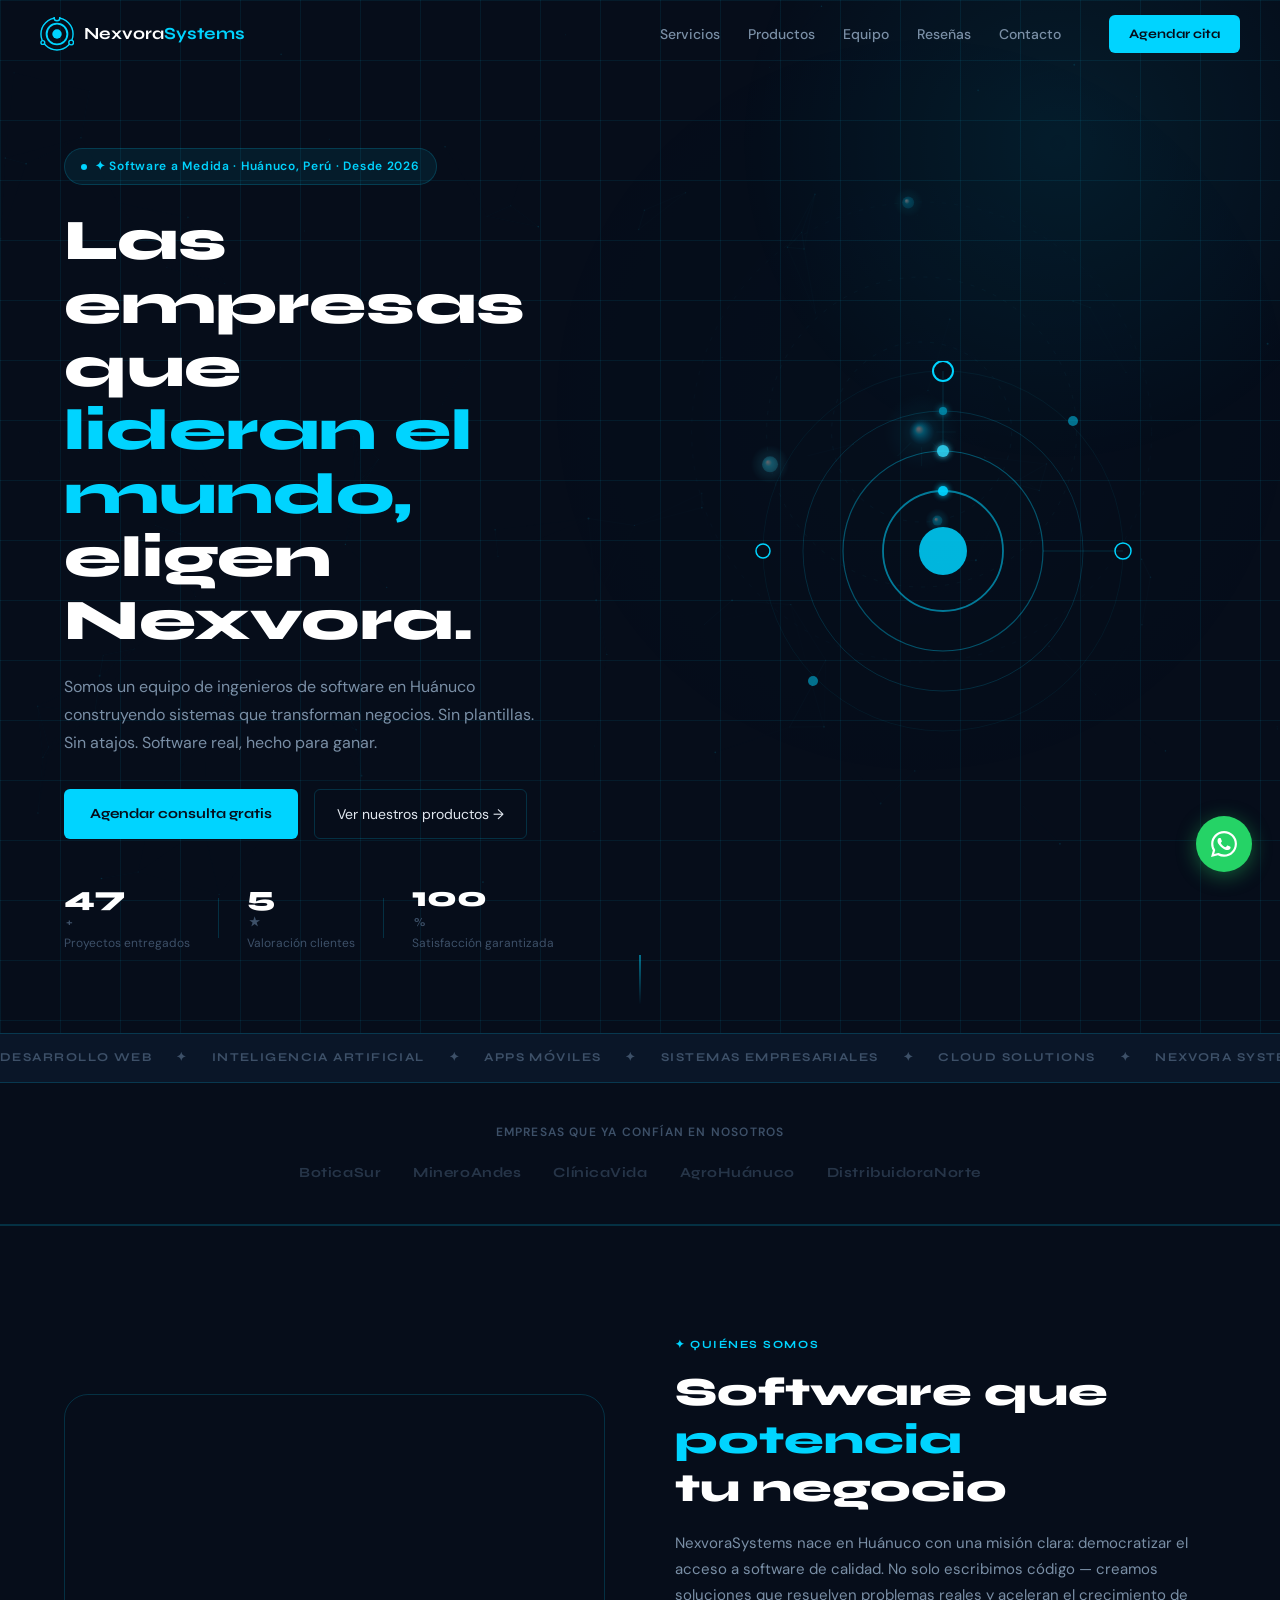
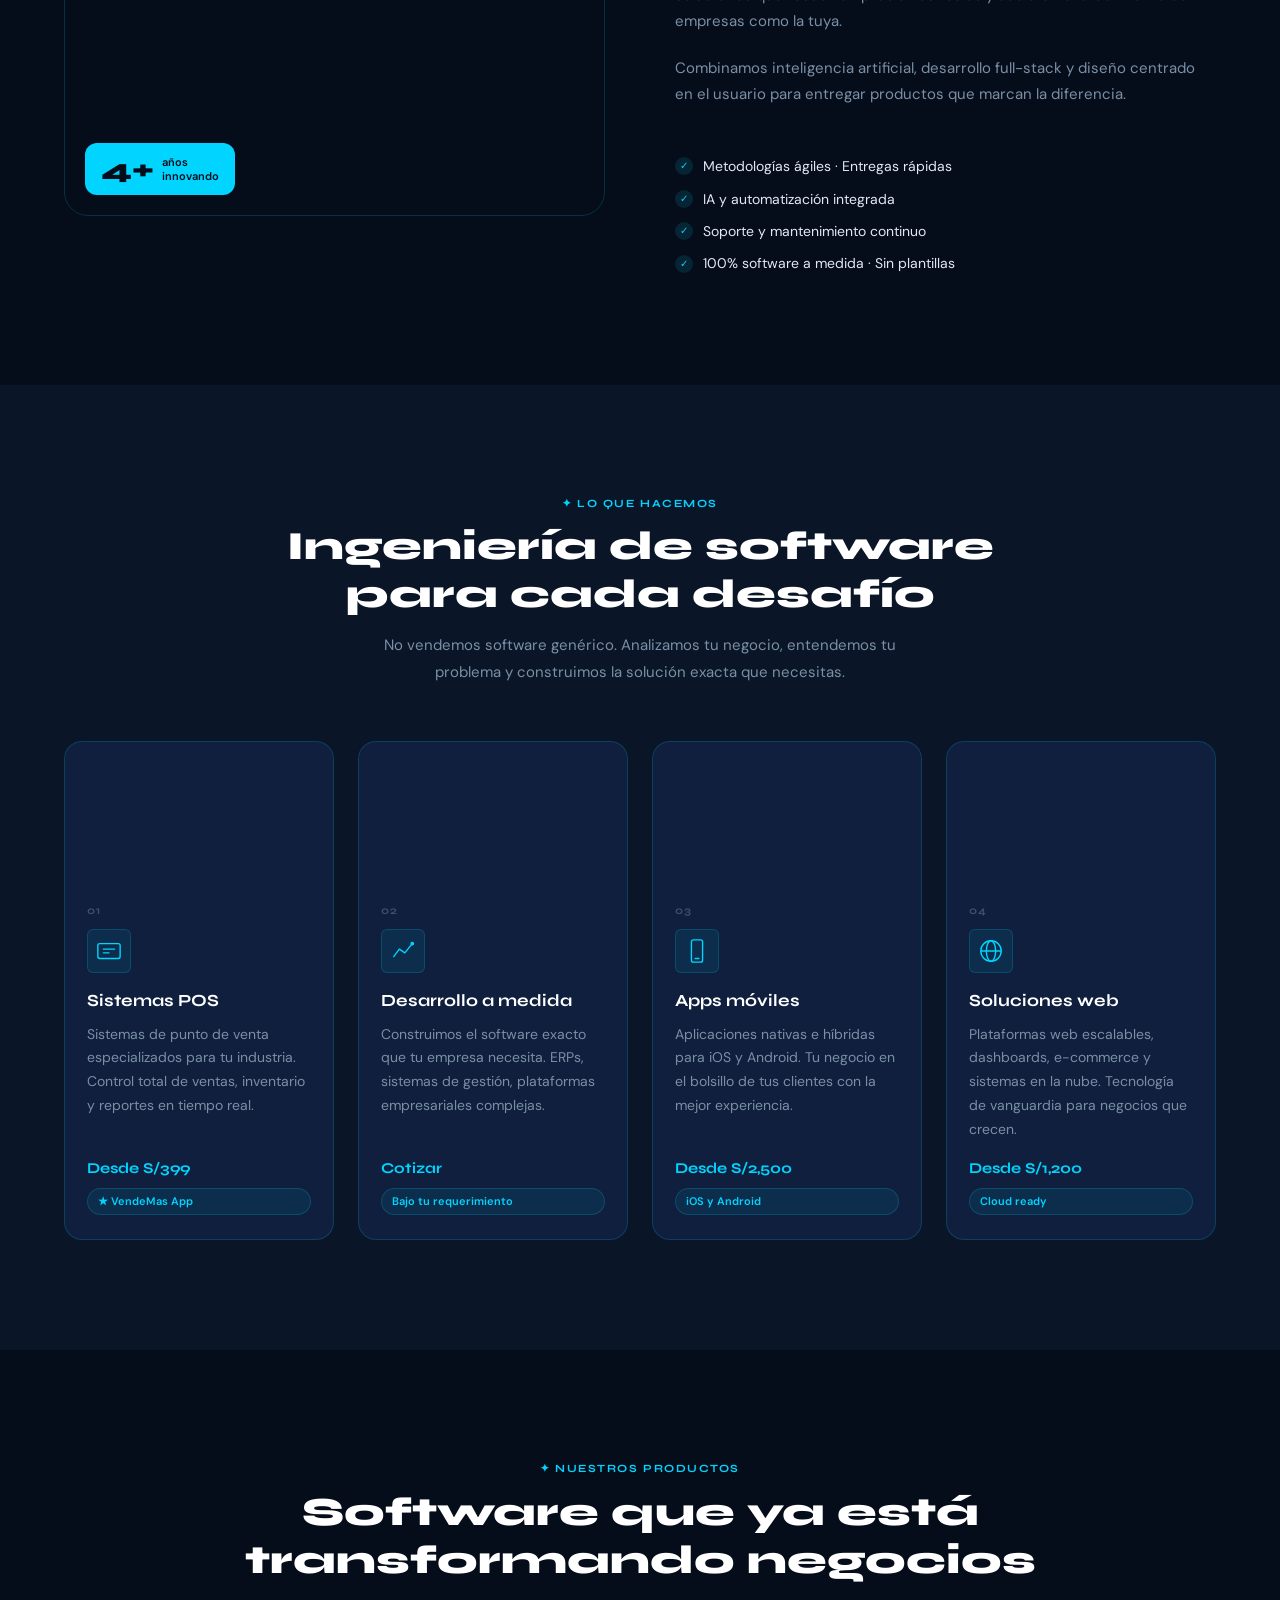
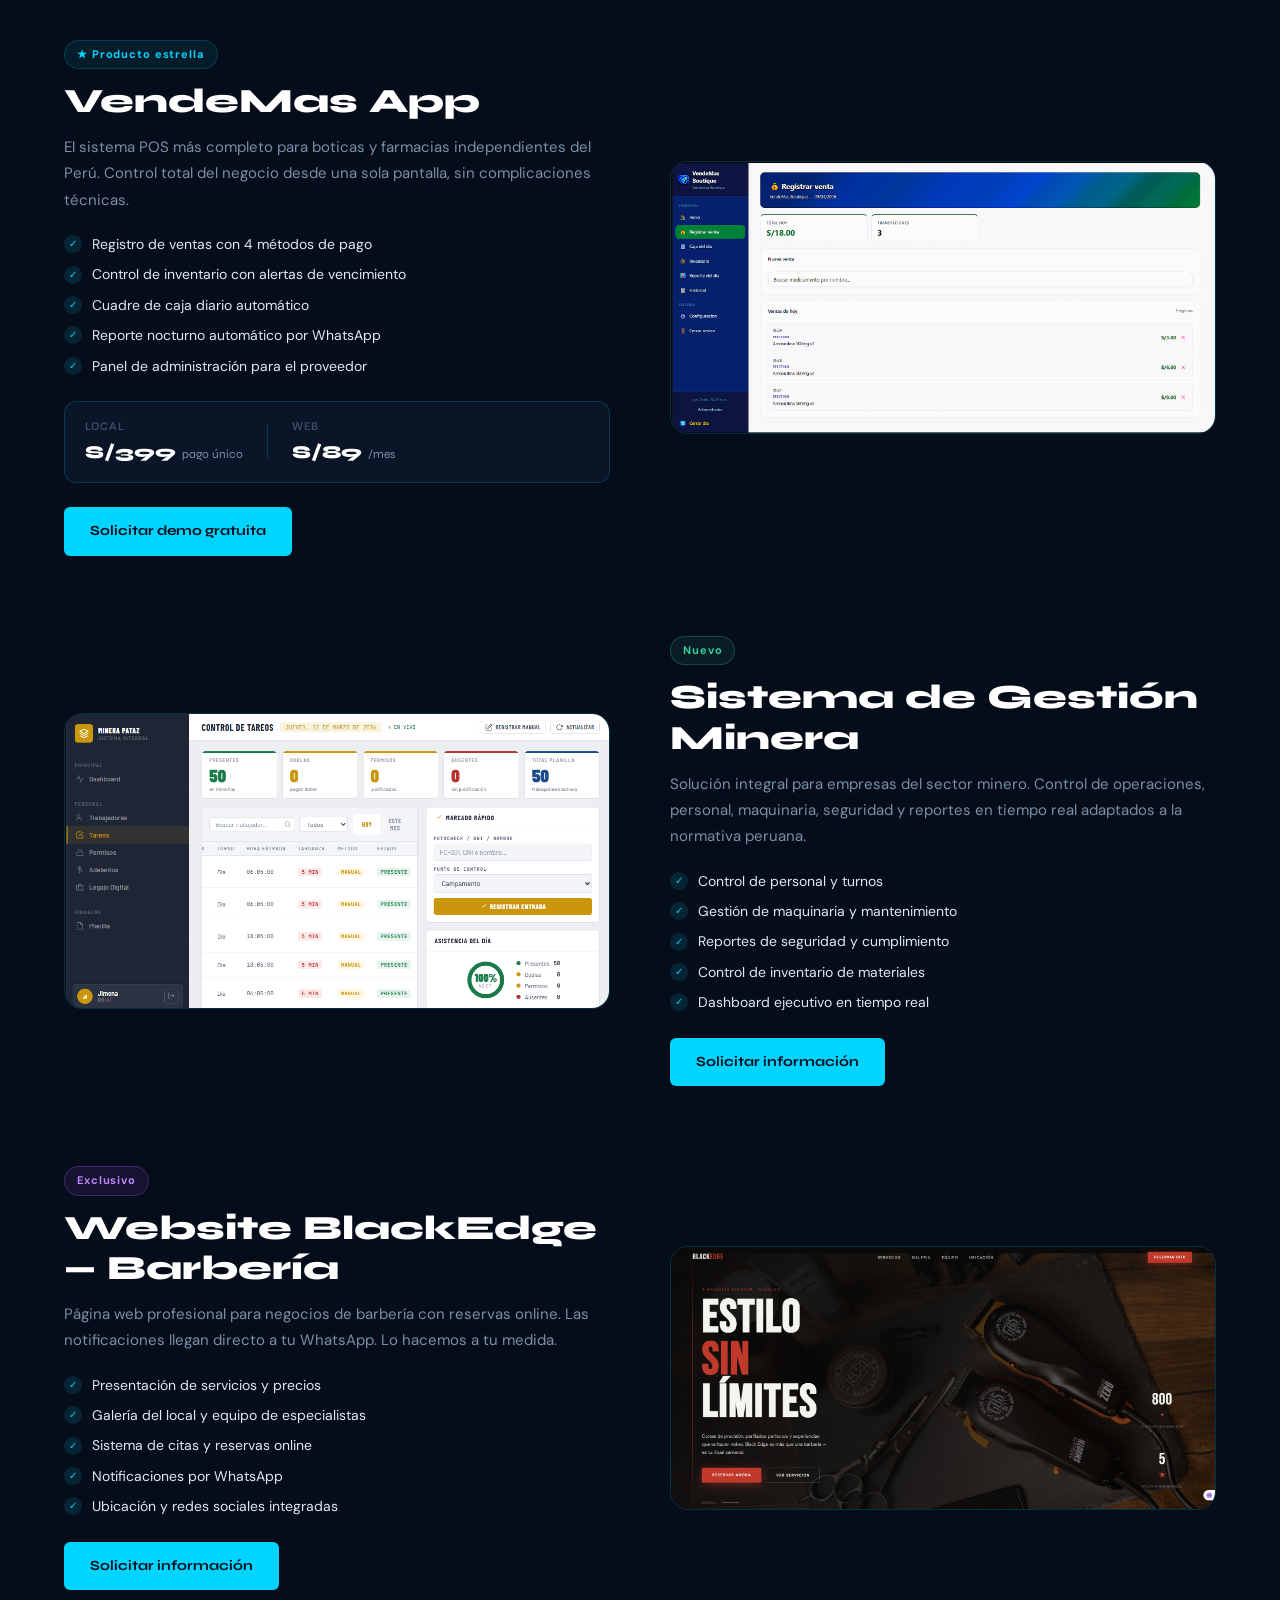
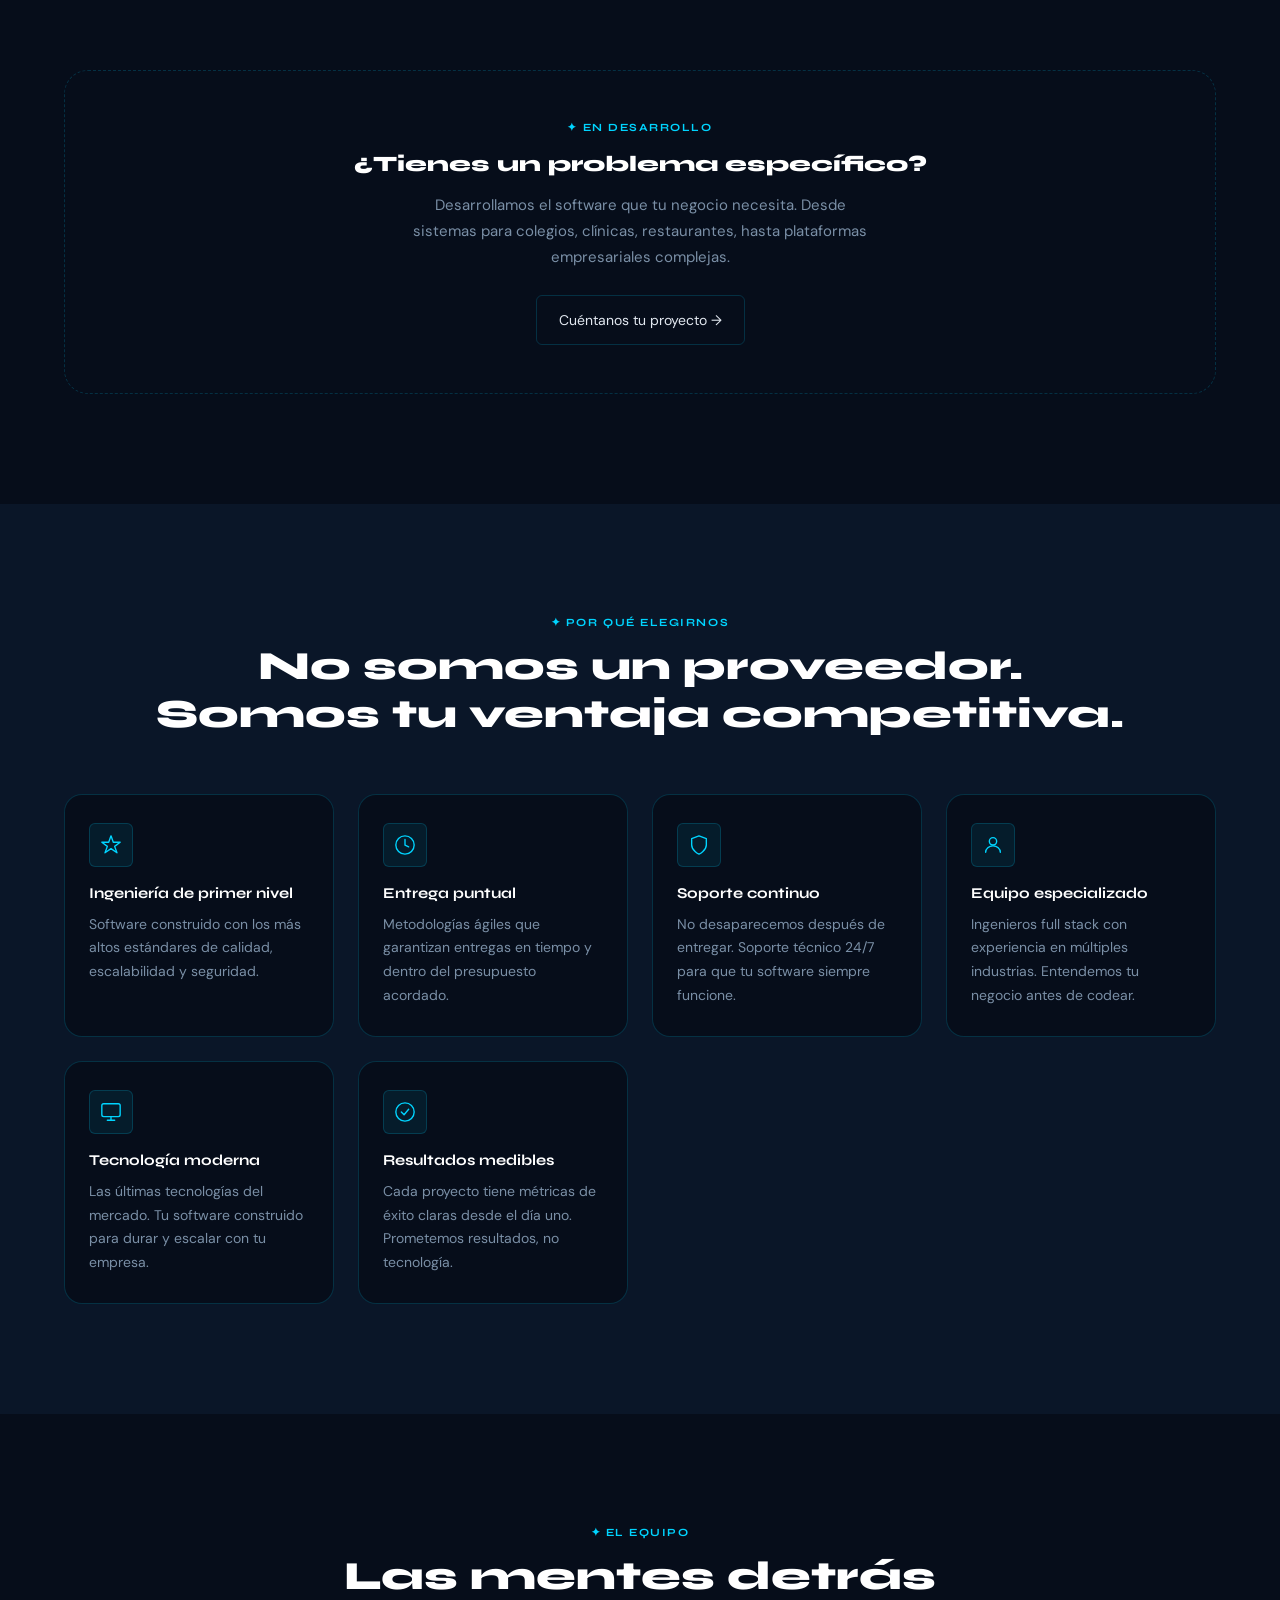
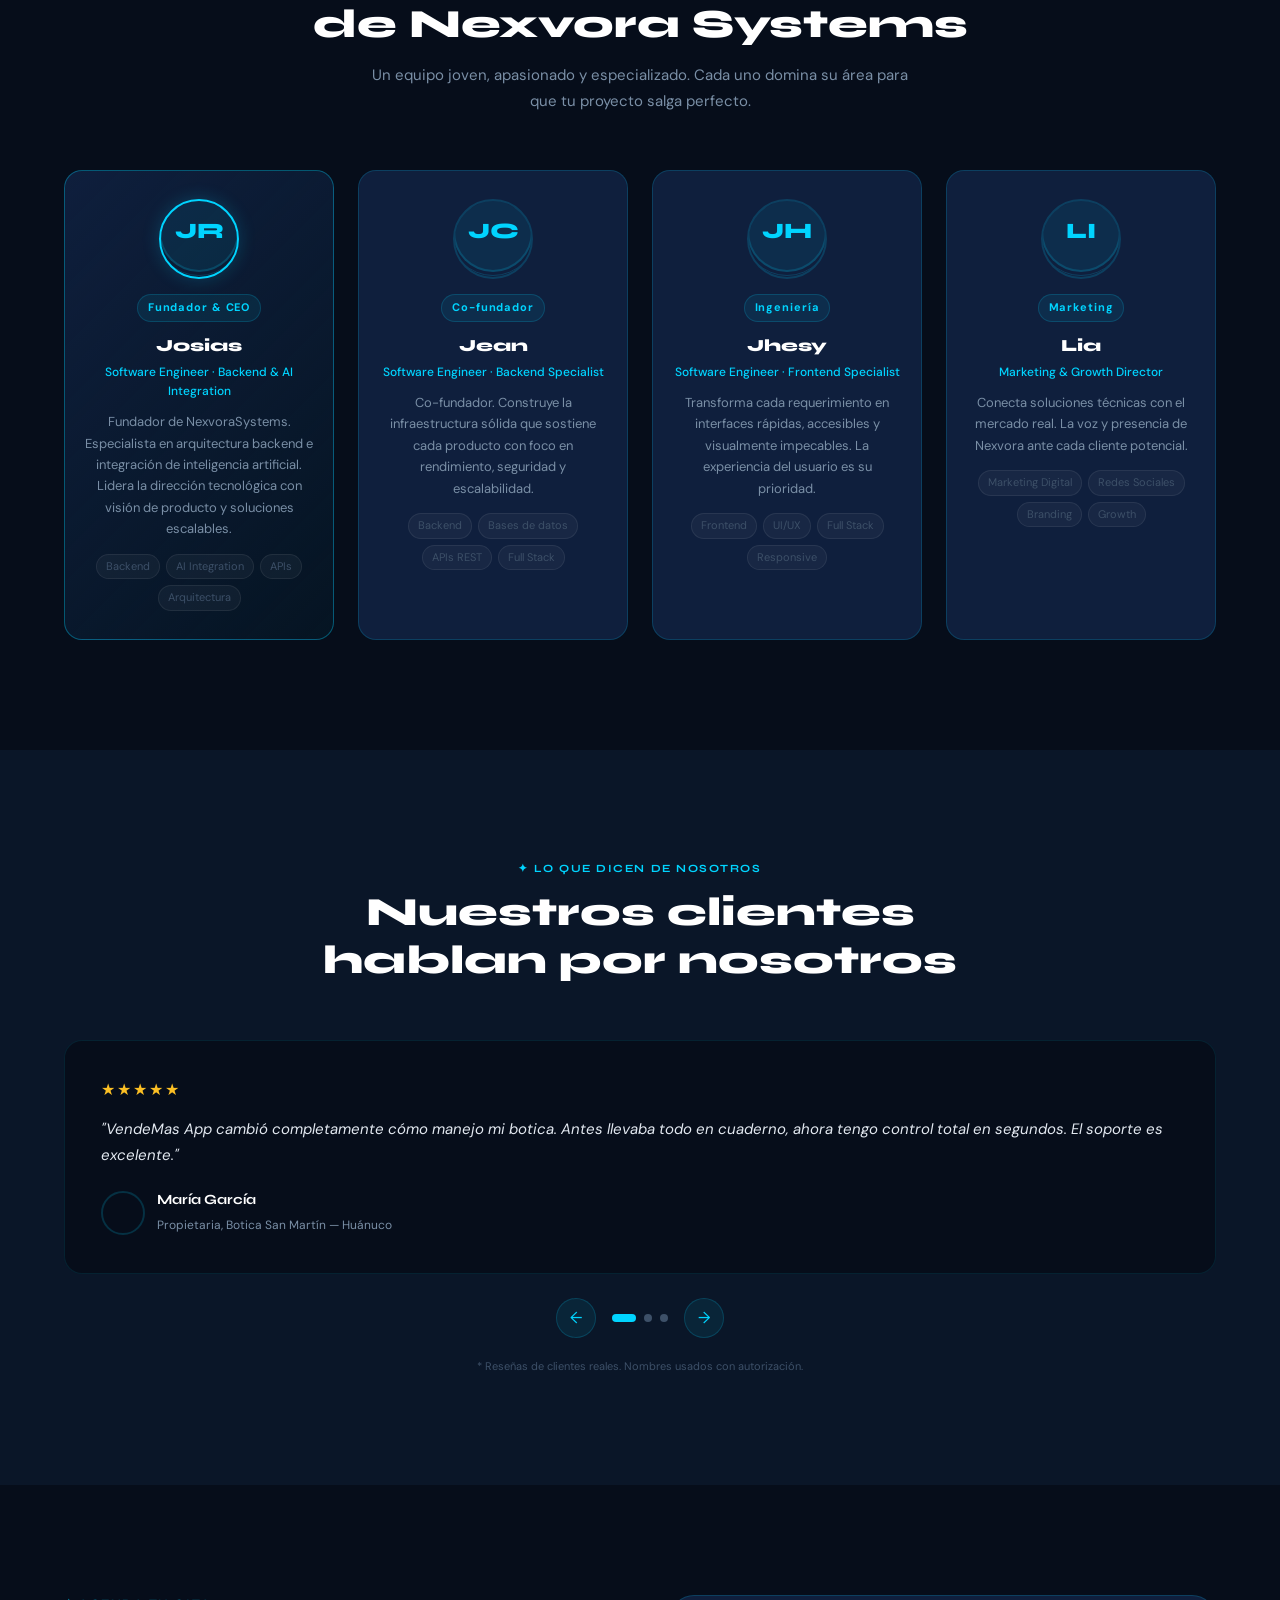
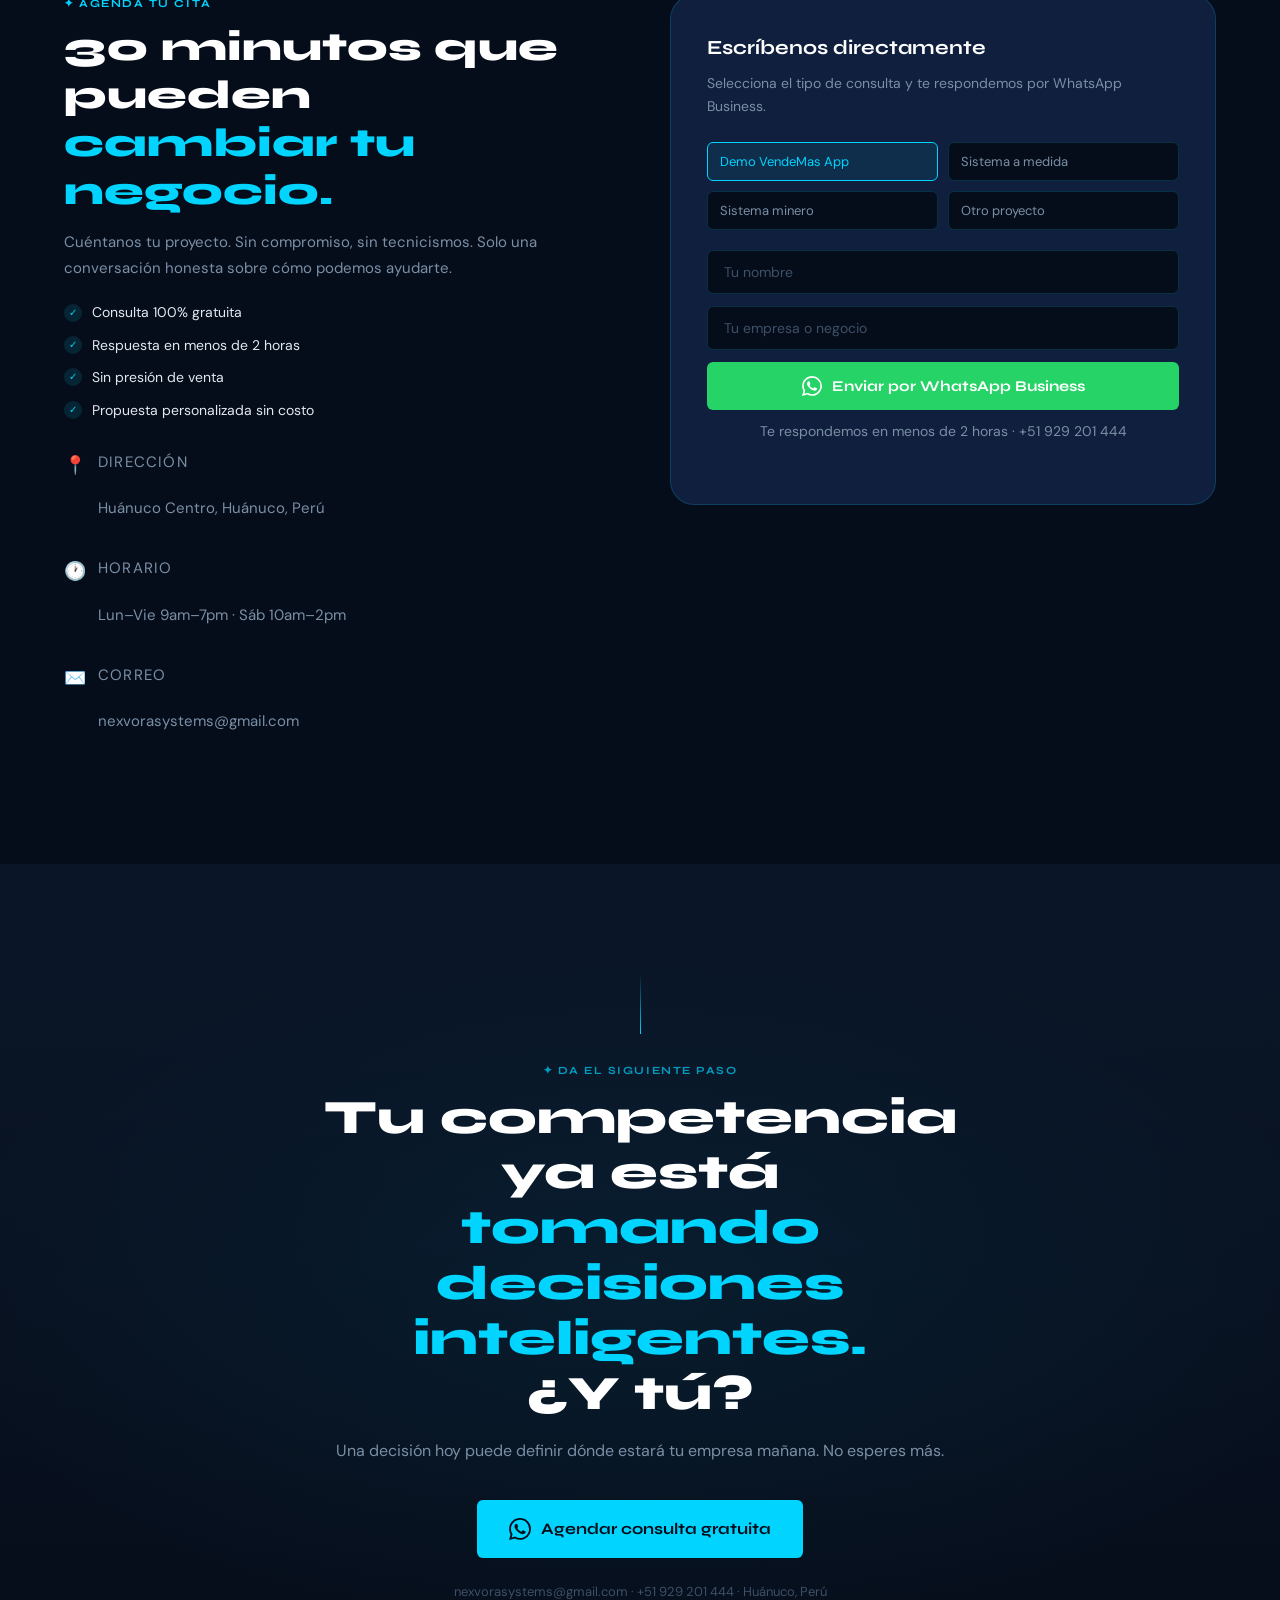
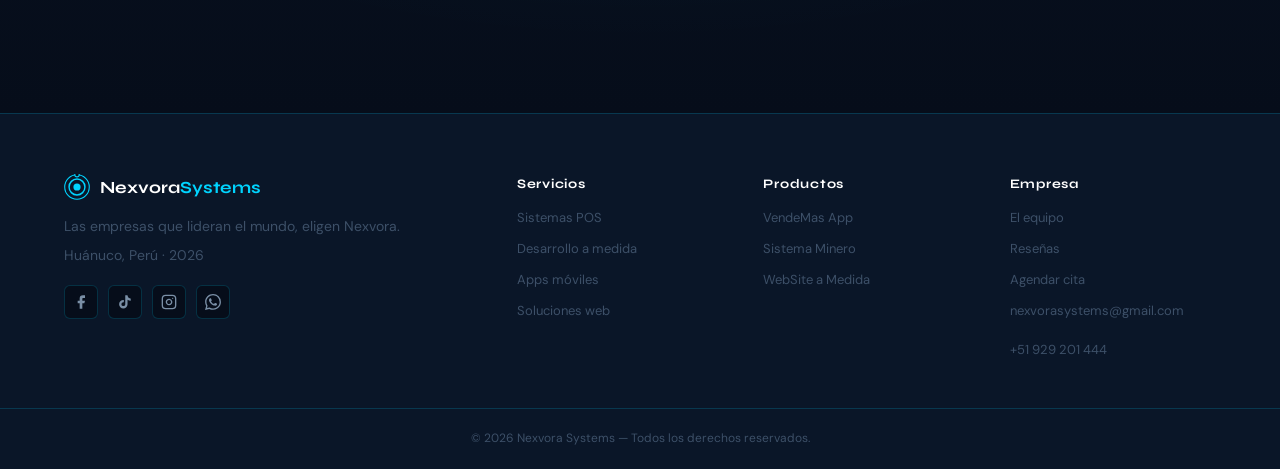
==== commit d8e5835c: "mejoras hero y sistema solar" ====
--- a/index.html
+++ b/index.html
@@ -4,8 +4,8 @@
     <meta charset="UTF-8">
     <meta name="viewport" content="width=device-width, initial-scale=1.0">
     <title>Nexvora Systems — Las empresas que lideran el mundo, eligen Nexvora.</title>
-    <meta name="description" content="Nexvora Systems — Empresa de software a medida en Huánuco, Perú. Sistemas POS, apps móviles, desarrollo web y soluciones empresariales de alto impacto.">
-    <meta name="keywords" content="software a medida Huanuco, desarrollo software Peru, sistema POS botica, VendeMas App, Nexvora Systems">
+    <meta name="description" content="Nexvora Systems — Empresa de software a medida en Huánuco, Perú. Sistemas POS, apps móviles, desarrollo web, IA y soluciones empresariales de alto impacto.">
+    <meta name="keywords" content="software a medida Huanuco, desarrollo software Peru, sistema POS botica, VendeMas App, Nexvora Systems, inteligencia artificial Peru">
     <meta name="author" content="Nexvora Systems">
     <meta property="og:title" content="Nexvora Systems — Software de alto impacto">
     <meta property="og:description" content="Las empresas que lideran el mundo, eligen Nexvora.">
@@ -19,9 +19,11 @@
 
 <canvas id="canvas-bg"></canvas>
 
-<!-- ============================================================
-     NAVBAR
-============================================================ -->
+<!-- Cursor personalizado -->
+<div class="cursor-outer" id="cursorOuter" aria-hidden="true"></div>
+<div class="cursor-inner" id="cursorInner" aria-hidden="true"></div>
+
+<!-- NAVBAR -->
 <nav class="navbar" id="navbar">
     <div class="nav-inner">
         <a href="#inicio" class="nav-logo">
@@ -43,25 +45,21 @@
             <li><a href="#contacto" class="nav-link">Contacto</a></li>
         </ul>
         <a href="#agendar" class="nav-cta">Agendar cita</a>
-        <button class="nav-hamburguesa" id="hamburguesa" aria-label="Menú">
+        <button class="nav-hamburguesa" id="hamburguesa" aria-label="Menú" aria-expanded="false">
             <span></span><span></span><span></span>
         </button>
     </div>
 </nav>
 
-
-<!-- ============================================================
-     HERO
-============================================================ -->
+<!-- HERO -->
 <section class="hero" id="inicio">
     <div class="hero-grid"></div>
     <div class="hero-orbe"></div>
-
     <div class="hero-inner">
         <div class="hero-contenido">
             <div class="hero-badge">
                 <span class="badge-punto"></span>
-                Nexvora Systems · Huánuco, Perú · Desde 2026
+                ✦ Software a Medida · Huánuco, Perú · Desde 2026
             </div>
             <h1 class="hero-titulo">
                 Las empresas que<br>
@@ -79,46 +77,87 @@
             </div>
             <div class="hero-metricas">
                 <div class="metrica">
-                    <strong>100%</strong>
-                    <span>Código a medida</span>
+                    <strong data-target="47">0</strong><span class="metrica-sym">+</span>
+                    <span>Proyectos entregados</span>
                 </div>
                 <div class="metrica-div"></div>
                 <div class="metrica">
-                    <strong>24/7</strong>
-                    <span>Soporte técnico</span>
+                    <strong data-target="5">0</strong><span class="metrica-sym">★</span>
+                    <span>Valoración clientes</span>
                 </div>
                 <div class="metrica-div"></div>
                 <div class="metrica">
-                    <strong>4</strong>
-                    <span>Especialistas</span>
+                    <strong data-target="100">0</strong><span class="metrica-sym">%</span>
+                    <span>Satisfacción garantizada</span>
                 </div>
             </div>
         </div>
         <div class="hero-logo-deco">
             <svg width="380" height="380" viewBox="0 0 380 380" fill="none">
+                <defs>
+                    <filter id="glow-planeta" x="-80%" y="-80%" width="260%" height="260%">
+                        <feGaussianBlur stdDeviation="3" result="blur"/>
+                        <feMerge><feMergeNode in="blur"/><feMergeNode in="SourceGraphic"/></feMerge>
+                    </filter>
+                </defs>
+
+                <!-- Anillos de órbita (giran con el SVG completo) -->
                 <circle cx="190" cy="190" r="180" stroke="#00D4FF" stroke-width="0.4" opacity="0.15"/>
                 <circle cx="190" cy="190" r="140" stroke="#00D4FF" stroke-width="0.8" opacity="0.2"/>
                 <circle cx="190" cy="190" r="100" stroke="#00D4FF" stroke-width="1.2" opacity="0.35"/>
-                <circle cx="190" cy="190" r="60" stroke="#00D4FF" stroke-width="1.8" opacity="0.55"/>
+                <circle cx="190" cy="190" r="60"  stroke="#00D4FF" stroke-width="1.8" opacity="0.55"/>
+
+                <!-- Núcleo central -->
                 <circle cx="190" cy="190" r="24" fill="#00D4FF" opacity="0.85"/>
-                <circle cx="190" cy="10" r="10" fill="#060d1a" stroke="#00D4FF" stroke-width="2"/>
-                <circle cx="370" cy="190" r="8" fill="#060d1a" stroke="#00D4FF" stroke-width="1.5"/>
-                <circle cx="10" cy="190" r="7" fill="#060d1a" stroke="#00D4FF" stroke-width="1.5"/>
-                <circle cx="320" cy="60" r="5" fill="#00D4FF" opacity="0.5"/>
-                <circle cx="60" cy="320" r="5" fill="#00D4FF" opacity="0.5"/>
-                <circle cx="330" cy="320" r="4" fill="#00D4FF" opacity="0.3"/>
-                <line x1="190" y1="10" x2="190" y2="90" stroke="#00D4FF" stroke-width="0.5" opacity="0.3"/>
+
+                <!-- Decoración estática -->
+                <circle cx="190" cy="10"  r="10" fill="#060d1a" stroke="#00D4FF" stroke-width="2"/>
+                <circle cx="370" cy="190" r="8"  fill="#060d1a" stroke="#00D4FF" stroke-width="1.5"/>
+                <circle cx="10"  cy="190" r="7"  fill="#060d1a" stroke="#00D4FF" stroke-width="1.5"/>
+                <circle cx="320" cy="60"  r="5"  fill="#00D4FF" opacity="0.5"/>
+                <circle cx="60"  cy="320" r="5"  fill="#00D4FF" opacity="0.5"/>
+                <line x1="190" y1="10"  x2="190" y2="90"  stroke="#00D4FF" stroke-width="0.5" opacity="0.3"/>
                 <line x1="370" y1="190" x2="290" y2="190" stroke="#00D4FF" stroke-width="0.5" opacity="0.3"/>
+
+                <!-- Planeta 1 — órbita r=60, velocidad 8s -->
+                <g class="planeta-orb-1">
+                    <circle cx="190" cy="130" r="5" fill="#00D4FF" opacity="0.95" filter="url(#glow-planeta)"/>
+                </g>
+
+                <!-- Planeta 2 — órbita r=100, velocidad 15s -->
+                <g class="planeta-orb-2">
+                    <circle cx="190" cy="90" r="6" fill="#33dfff" opacity="0.85" filter="url(#glow-planeta)"/>
+                </g>
+
+                <!-- Planeta 3 — órbita r=140, velocidad 25s -->
+                <g class="planeta-orb-3">
+                    <circle cx="190" cy="50" r="4" fill="#0099bb" opacity="0.80" filter="url(#glow-planeta)"/>
+                </g>
             </svg>
         </div>
     </div>
     <div class="scroll-indicator"><div class="scroll-linea"></div></div>
 </section>
 
-
-<!-- ============================================================
-     CLIENTES / CONFIANZA (logos ficticios)
-============================================================ -->
+<!-- MARQUEE -->
+<div class="marquee" aria-hidden="true">
+    <div class="marquee__track">
+        <span>DESARROLLO WEB</span><span class="marquee__dot">✦</span>
+        <span>INTELIGENCIA ARTIFICIAL</span><span class="marquee__dot">✦</span>
+        <span>APPS MÓVILES</span><span class="marquee__dot">✦</span>
+        <span>SISTEMAS EMPRESARIALES</span><span class="marquee__dot">✦</span>
+        <span>CLOUD SOLUTIONS</span><span class="marquee__dot">✦</span>
+        <span>NEXVORA SYSTEMS</span><span class="marquee__dot">✦</span>
+        <span>DESARROLLO WEB</span><span class="marquee__dot">✦</span>
+        <span>INTELIGENCIA ARTIFICIAL</span><span class="marquee__dot">✦</span>
+        <span>APPS MÓVILES</span><span class="marquee__dot">✦</span>
+        <span>SISTEMAS EMPRESARIALES</span><span class="marquee__dot">✦</span>
+        <span>CLOUD SOLUTIONS</span><span class="marquee__dot">✦</span>
+        <span>NEXVORA SYSTEMS</span><span class="marquee__dot">✦</span>
+    </div>
+</div>
+
+<!-- CONFIANZA -->
 <section class="confianza">
     <div class="seccion-inner">
         <p class="confianza-texto">Empresas que ya confían en nosotros</p>
@@ -132,84 +171,139 @@
     </div>
 </section>
 
-
-<!-- ============================================================
-     SERVICIOS
-============================================================ -->
+<!-- NOSOTROS -->
+<section class="nosotros" id="nosotros">
+    <div class="nosotros-inner">
+        <div class="nosotros-img-wrap">
+            <img
+                src="img/about-software.jpg"
+                onerror="this.src='https://images.unsplash.com/photo-1555066931-4365d14bab8c?w=900&q=85&auto=format&fit=crop'"
+                alt="Equipo de desarrollo NexvoraSystems"
+                loading="lazy"
+            />
+            <div class="nosotros-chip">
+                <span class="chip-num">4+</span>
+                <span class="chip-lbl">años<br>innovando</span>
+            </div>
+        </div>
+        <div class="nosotros-texto">
+            <span class="seccion-label">✦ Quiénes Somos</span>
+            <h2 class="seccion-titulo">Software que <em style="color:var(--cyan);font-style:normal">potencia</em><br>tu negocio</h2>
+            <p style="font-size:15px;color:var(--gris-400);line-height:1.75;margin-bottom:16px">
+                NexvoraSystems nace en Huánuco con una misión clara: democratizar el acceso
+                a software de calidad. No solo escribimos código — creamos soluciones que
+                resuelven problemas reales y aceleran el crecimiento de empresas como la tuya.
+            </p>
+            <p style="font-size:15px;color:var(--gris-400);line-height:1.75;margin-bottom:24px">
+                Combinamos inteligencia artificial, desarrollo full-stack y diseño centrado
+                en el usuario para entregar productos que marcan la diferencia.
+            </p>
+            <ul class="nosotros-perks">
+                <li><span class="feat-check">✓</span> Metodologías ágiles · Entregas rápidas</li>
+                <li><span class="feat-check">✓</span> IA y automatización integrada</li>
+                <li><span class="feat-check">✓</span> Soporte y mantenimiento continuo</li>
+                <li><span class="feat-check">✓</span> 100% software a medida · Sin plantillas</li>
+            </ul>
+        </div>
+    </div>
+</section>
+
+<!-- SERVICIOS -->
 <section class="servicios" id="servicios">
     <div class="seccion-inner">
         <div class="seccion-header">
-            <span class="seccion-label">Lo que hacemos</span>
+            <span class="seccion-label">✦ Lo que hacemos</span>
             <h2 class="seccion-titulo">Ingeniería de software<br>para cada desafío</h2>
             <p class="seccion-desc">No vendemos software genérico. Analizamos tu negocio, entendemos tu problema y construimos la solución exacta que necesitas.</p>
         </div>
         <div class="servicios-grid">
             <div class="servicio-card">
-                <div class="servicio-numero">01</div>
-                <div class="servicio-icono">
-                    <svg width="28" height="28" viewBox="0 0 28 28" fill="none">
-                        <rect x="2" y="6" width="24" height="16" rx="2" stroke="#00D4FF" stroke-width="1.5"/>
-                        <line x1="8" y1="12" x2="20" y2="12" stroke="#00D4FF" stroke-width="1.5" stroke-linecap="round"/>
-                        <line x1="8" y1="16" x2="14" y2="16" stroke="#00D4FF" stroke-width="1.5" stroke-linecap="round"/>
-                    </svg>
-                </div>
-                <h3>Sistemas POS</h3>
-                <p>Sistemas de punto de venta especializados para tu industria. Control total de ventas, inventario y reportes en tiempo real.</p>
-                <span class="servicio-tag">★ VendeMas App</span>
+                <img src="img/servicio-web.jpg"
+                     onerror="this.src='https://images.unsplash.com/photo-1547658719-da2b51169166?w=600&q=85&auto=format&fit=crop'"
+                     alt="Sistemas POS" loading="lazy" class="servicio-card-img">
+                <div class="servicio-card-body">
+                    <div class="servicio-numero">01</div>
+                    <div class="servicio-icono">
+                        <svg width="26" height="26" viewBox="0 0 28 28" fill="none">
+                            <rect x="2" y="6" width="24" height="16" rx="2" stroke="#00D4FF" stroke-width="1.5"/>
+                            <line x1="8" y1="12" x2="20" y2="12" stroke="#00D4FF" stroke-width="1.5" stroke-linecap="round"/>
+                            <line x1="8" y1="16" x2="14" y2="16" stroke="#00D4FF" stroke-width="1.5" stroke-linecap="round"/>
+                        </svg>
+                    </div>
+                    <h3>Sistemas POS</h3>
+                    <p>Sistemas de punto de venta especializados para tu industria. Control total de ventas, inventario y reportes en tiempo real.</p>
+                    <span class="servicio-precio">Desde S/399</span>
+                    <span class="servicio-tag">★ VendeMas App</span>
+                </div>
             </div>
             <div class="servicio-card">
-                <div class="servicio-numero">02</div>
-                <div class="servicio-icono">
-                    <svg width="28" height="28" viewBox="0 0 28 28" fill="none">
-                        <polyline points="4,20 10,12 16,16 24,6" stroke="#00D4FF" stroke-width="1.5" stroke-linecap="round" stroke-linejoin="round" fill="none"/>
-                        <circle cx="24" cy="6" r="2" fill="#00D4FF"/>
-                    </svg>
-                </div>
-                <h3>Desarrollo a medida</h3>
-                <p>Construimos el software exacto que tu empresa necesita. ERPs, sistemas de gestión, plataformas empresariales complejas.</p>
-                <span class="servicio-tag">Bajo tu requerimiento</span>
+                <img src="img/servicio-apps.jpg"
+                     onerror="this.src='https://images.unsplash.com/photo-1512941937669-90a1b58e7e9c?w=600&q=85&auto=format&fit=crop'"
+                     alt="Desarrollo a medida" loading="lazy" class="servicio-card-img">
+                <div class="servicio-card-body">
+                    <div class="servicio-numero">02</div>
+                    <div class="servicio-icono">
+                        <svg width="26" height="26" viewBox="0 0 28 28" fill="none">
+                            <polyline points="4,20 10,12 16,16 24,6" stroke="#00D4FF" stroke-width="1.5" stroke-linecap="round" stroke-linejoin="round" fill="none"/>
+                            <circle cx="24" cy="6" r="2" fill="#00D4FF"/>
+                        </svg>
+                    </div>
+                    <h3>Desarrollo a medida</h3>
+                    <p>Construimos el software exacto que tu empresa necesita. ERPs, sistemas de gestión, plataformas empresariales complejas.</p>
+                    <span class="servicio-precio">Cotizar</span>
+                    <span class="servicio-tag">Bajo tu requerimiento</span>
+                </div>
             </div>
             <div class="servicio-card">
-                <div class="servicio-numero">03</div>
-                <div class="servicio-icono">
-                    <svg width="28" height="28" viewBox="0 0 28 28" fill="none">
-                        <rect x="8" y="2" width="12" height="24" rx="2" stroke="#00D4FF" stroke-width="1.5"/>
-                        <line x1="12" y1="22" x2="16" y2="22" stroke="#00D4FF" stroke-width="1.5" stroke-linecap="round"/>
-                    </svg>
-                </div>
-                <h3>Apps móviles</h3>
-                <p>Aplicaciones nativas e híbridas para iOS y Android. Tu negocio en el bolsillo de tus clientes, con la mejor experiencia de usuario.</p>
-                <span class="servicio-tag">iOS y Android</span>
+                <img src="img/servicio-ia.jpg"
+                     onerror="this.src='https://images.unsplash.com/photo-1677442136019-21780ecad995?w=600&q=85&auto=format&fit=crop'"
+                     alt="Apps móviles" loading="lazy" class="servicio-card-img">
+                <div class="servicio-card-body">
+                    <div class="servicio-numero">03</div>
+                    <div class="servicio-icono">
+                        <svg width="26" height="26" viewBox="0 0 28 28" fill="none">
+                            <rect x="8" y="2" width="12" height="24" rx="2" stroke="#00D4FF" stroke-width="1.5"/>
+                            <line x1="12" y1="22" x2="16" y2="22" stroke="#00D4FF" stroke-width="1.5" stroke-linecap="round"/>
+                        </svg>
+                    </div>
+                    <h3>Apps móviles</h3>
+                    <p>Aplicaciones nativas e híbridas para iOS y Android. Tu negocio en el bolsillo de tus clientes con la mejor experiencia.</p>
+                    <span class="servicio-precio">Desde S/2,500</span>
+                    <span class="servicio-tag">iOS y Android</span>
+                </div>
             </div>
             <div class="servicio-card">
-                <div class="servicio-numero">04</div>
-                <div class="servicio-icono">
-                    <svg width="28" height="28" viewBox="0 0 28 28" fill="none">
-                        <circle cx="14" cy="14" r="11" stroke="#00D4FF" stroke-width="1.5"/>
-                        <ellipse cx="14" cy="14" rx="5" ry="11" stroke="#00D4FF" stroke-width="1.5"/>
-                        <line x1="3" y1="14" x2="25" y2="14" stroke="#00D4FF" stroke-width="1.5"/>
-                    </svg>
-                </div>
-                <h3>Soluciones web</h3>
-                <p>Plataformas web escalables, dashboards, e-commerce y sistemas en la nube. Tecnología de vanguardia para negocios que crecen.</p>
-                <span class="servicio-tag">Cloud ready</span>
-            </div>
-        </div>
-    </div>
-</section>
-
-
-<!-- ============================================================
-     PRODUCTOS
-============================================================ -->
+                <img src="img/servicio-sistemas.jpg"
+                     onerror="this.src='https://images.unsplash.com/photo-1451187580459-43490279c0fa?w=600&q=85&auto=format&fit=crop'"
+                     alt="Soluciones web" loading="lazy" class="servicio-card-img">
+                <div class="servicio-card-body">
+                    <div class="servicio-numero">04</div>
+                    <div class="servicio-icono">
+                        <svg width="26" height="26" viewBox="0 0 28 28" fill="none">
+                            <circle cx="14" cy="14" r="11" stroke="#00D4FF" stroke-width="1.5"/>
+                            <ellipse cx="14" cy="14" rx="5" ry="11" stroke="#00D4FF" stroke-width="1.5"/>
+                            <line x1="3" y1="14" x2="25" y2="14" stroke="#00D4FF" stroke-width="1.5"/>
+                        </svg>
+                    </div>
+                    <h3>Soluciones web</h3>
+                    <p>Plataformas web escalables, dashboards, e-commerce y sistemas en la nube. Tecnología de vanguardia para negocios que crecen.</p>
+                    <span class="servicio-precio">Desde S/1,200</span>
+                    <span class="servicio-tag">Cloud ready</span>
+                </div>
+            </div>
+        </div>
+    </div>
+</section>
+
+<!-- PRODUCTOS -->
 <section class="productos" id="productos">
     <div class="seccion-inner">
         <div class="seccion-header">
-            <span class="seccion-label">Nuestros productos</span>
+            <span class="seccion-label">✦ Nuestros productos</span>
             <h2 class="seccion-titulo">Software que ya está<br>transformando negocios</h2>
         </div>
 
-        <!-- Producto 1: VendeMas App -->
+        <!-- VendeMas App -->
         <div class="producto-item">
             <div class="producto-info">
                 <div class="producto-badge">★ Producto estrella</div>
@@ -233,27 +327,22 @@
                         <span class="precio-val">S/89 <small>/mes</small></span>
                     </div>
                 </div>
-                <a href="https://wa.me/51929201444?text=Hola%2C%20quiero%20saber%20m%C3%A1s%20sobre%20VendeMas%20App" target="_blank" class="btn-primario">
-                    Solicitar demo gratuita
-                </a>
+                <a href="https://wa.me/51929201444?text=Hola%2C%20quiero%20saber%20m%C3%A1s%20sobre%20VendeMas%20App" target="_blank" class="btn-primario">Solicitar demo gratuita</a>
             </div>
             <div class="producto-imagen">
-                <div class="img-placeholder">
+                <img src="img/VendeMas App.webp"
+                     onerror="this.style.display='none';this.nextElementSibling.style.display='flex'"
+                     alt="VendeMas App" class="producto-img">
+                <div class="img-placeholder" style="display:none">
                     <div class="img-placeholder-inner">
-                        <svg width="48" height="48" viewBox="0 0 48 48" fill="none">
-                            <rect x="4" y="8" width="40" height="32" rx="3" stroke="#00D4FF" stroke-width="1.5"/>
-                            <circle cx="24" cy="24" r="8" stroke="#00D4FF" stroke-width="1.5"/>
-                            <line x1="24" y1="16" x2="24" y2="32" stroke="#00D4FF" stroke-width="1"/>
-                            <line x1="16" y1="24" x2="32" y2="24" stroke="#00D4FF" stroke-width="1"/>
-                        </svg>
-                        <p>Captura de VendeMas App</p>
-                        <span>Agregar imagen aquí</span>
-                    </div>
-                </div>
-            </div>
-        </div>
-
-        <!-- Producto 2: Sistema Minero -->
+                        <svg width="48" height="48" viewBox="0 0 48 48" fill="none"><rect x="4" y="8" width="40" height="32" rx="3" stroke="#00D4FF" stroke-width="1.5"/><circle cx="24" cy="24" r="8" stroke="#00D4FF" stroke-width="1.5"/></svg>
+                        <p>VendeMas App</p><span>Agregar imagen aquí</span>
+                    </div>
+                </div>
+            </div>
+        </div>
+
+        <!-- Sistema Minero -->
         <div class="producto-item reverse">
             <div class="producto-info">
                 <div class="producto-badge nuevo">Nuevo</div>
@@ -266,30 +355,53 @@
                     <li><span class="feat-check">✓</span> Control de inventario de materiales</li>
                     <li><span class="feat-check">✓</span> Dashboard ejecutivo en tiempo real</li>
                 </ul>
-                <a href="https://wa.me/51929201444?text=Hola%2C%20quiero%20informaci%C3%B3n%20sobre%20el%20Sistema%20Minero" target="_blank" class="btn-primario">
-                    Solicitar información
-                </a>
+                <a href="https://wa.me/51929201444?text=Hola%2C%20quiero%20informaci%C3%B3n%20sobre%20el%20Sistema%20Minero" target="_blank" class="btn-primario">Solicitar información</a>
             </div>
             <div class="producto-imagen">
-                <div class="img-placeholder">
+                <img src="img/Sistema minero.webp"
+                     onerror="this.style.display='none';this.nextElementSibling.style.display='flex'"
+                     alt="Sistema de Gestión Minera" class="producto-img">
+                <div class="img-placeholder" style="display:none">
                     <div class="img-placeholder-inner">
-                        <svg width="48" height="48" viewBox="0 0 48 48" fill="none">
-                            <rect x="4" y="8" width="40" height="32" rx="3" stroke="#00D4FF" stroke-width="1.5"/>
-                            <circle cx="24" cy="24" r="8" stroke="#00D4FF" stroke-width="1.5"/>
-                            <line x1="24" y1="16" x2="24" y2="32" stroke="#00D4FF" stroke-width="1"/>
-                            <line x1="16" y1="24" x2="32" y2="24" stroke="#00D4FF" stroke-width="1"/>
-                        </svg>
-                        <p>Captura del Sistema Minero</p>
-                        <span>Agregar imagen aquí</span>
-                    </div>
-                </div>
-            </div>
-        </div>
-
-        <!-- Producto 3: Próximamente -->
+                        <svg width="48" height="48" viewBox="0 0 48 48" fill="none"><rect x="4" y="8" width="40" height="32" rx="3" stroke="#00D4FF" stroke-width="1.5"/><circle cx="24" cy="24" r="8" stroke="#00D4FF" stroke-width="1.5"/></svg>
+                        <p>Sistema Minero</p><span>Agregar imagen aquí</span>
+                    </div>
+                </div>
+            </div>
+        </div>
+
+        <!-- Website Barbería -->
+        <div class="producto-item">
+            <div class="producto-info">
+                <div class="producto-badge" style="background:rgba(168,85,247,0.1);border-color:rgba(168,85,247,0.3);color:#c084fc">Exclusivo</div>
+                <h3 class="producto-nombre">Website BlackEdge — Barbería</h3>
+                <p class="producto-desc">Página web profesional para negocios de barbería con reservas online. Las notificaciones llegan directo a tu WhatsApp. Lo hacemos a tu medida.</p>
+                <ul class="producto-features">
+                    <li><span class="feat-check">✓</span> Presentación de servicios y precios</li>
+                    <li><span class="feat-check">✓</span> Galería del local y equipo de especialistas</li>
+                    <li><span class="feat-check">✓</span> Sistema de citas y reservas online</li>
+                    <li><span class="feat-check">✓</span> Notificaciones por WhatsApp</li>
+                    <li><span class="feat-check">✓</span> Ubicación y redes sociales integradas</li>
+                </ul>
+                <a href="https://wa.me/51929201444?text=Hola%2C%20quiero%20informaci%C3%B3n%20sobre%20la%20Pagina%20Web" target="_blank" class="btn-primario">Solicitar información</a>
+            </div>
+            <div class="producto-imagen">
+                <img src="img/Screenshot 2026-04-11 051354.webp"
+                     onerror="this.style.display='none';this.nextElementSibling.style.display='flex'"
+                     alt="Website a Medida" class="producto-img">
+                <div class="img-placeholder" style="display:none">
+                    <div class="img-placeholder-inner">
+                        <svg width="48" height="48" viewBox="0 0 48 48" fill="none"><rect x="4" y="8" width="40" height="32" rx="3" stroke="#00D4FF" stroke-width="1.5"/><circle cx="24" cy="24" r="8" stroke="#00D4FF" stroke-width="1.5"/></svg>
+                        <p>Website Barbería</p><span>Agregar imagen aquí</span>
+                    </div>
+                </div>
+            </div>
+        </div>
+
+        <!-- Próximamente -->
         <div class="producto-proximo">
             <div class="proximo-inner">
-                <span class="seccion-label">En desarrollo</span>
+                <span class="seccion-label">✦ En desarrollo</span>
                 <h3>¿Tienes un problema específico?</h3>
                 <p>Desarrollamos el software que tu negocio necesita. Desde sistemas para colegios, clínicas, restaurantes, hasta plataformas empresariales complejas.</p>
                 <a href="#agendar" class="btn-ghost">Cuéntanos tu proyecto →</a>
@@ -298,56 +410,41 @@
     </div>
 </section>
 
-
-<!-- ============================================================
-     POR QUÉ NEXVORA
-============================================================ -->
+<!-- POR QUÉ NEXVORA -->
 <section class="porque" id="porque">
     <div class="seccion-inner">
         <div class="seccion-header">
-            <span class="seccion-label">Por qué elegirnos</span>
+            <span class="seccion-label">✦ Por qué elegirnos</span>
             <h2 class="seccion-titulo">No somos un proveedor.<br>Somos tu ventaja competitiva.</h2>
         </div>
         <div class="porque-grid">
             <div class="porque-item">
-                <div class="porque-icono">
-                    <svg width="22" height="22" viewBox="0 0 24 24" fill="none"><path d="M12 2L14.5 9H22L16 13.5L18.5 20.5L12 16L5.5 20.5L8 13.5L2 9H9.5L12 2Z" stroke="#00D4FF" stroke-width="1.5" stroke-linejoin="round"/></svg>
-                </div>
+                <div class="porque-icono"><svg width="22" height="22" viewBox="0 0 24 24" fill="none"><path d="M12 2L14.5 9H22L16 13.5L18.5 20.5L12 16L5.5 20.5L8 13.5L2 9H9.5L12 2Z" stroke="#00D4FF" stroke-width="1.5" stroke-linejoin="round"/></svg></div>
                 <h4>Ingeniería de primer nivel</h4>
                 <p>Software construido con los más altos estándares de calidad, escalabilidad y seguridad.</p>
             </div>
             <div class="porque-item">
-                <div class="porque-icono">
-                    <svg width="22" height="22" viewBox="0 0 24 24" fill="none"><circle cx="12" cy="12" r="10" stroke="#00D4FF" stroke-width="1.5"/><polyline points="12,6 12,12 16,14" stroke="#00D4FF" stroke-width="1.5" stroke-linecap="round"/></svg>
-                </div>
+                <div class="porque-icono"><svg width="22" height="22" viewBox="0 0 24 24" fill="none"><circle cx="12" cy="12" r="10" stroke="#00D4FF" stroke-width="1.5"/><polyline points="12,6 12,12 16,14" stroke="#00D4FF" stroke-width="1.5" stroke-linecap="round"/></svg></div>
                 <h4>Entrega puntual</h4>
                 <p>Metodologías ágiles que garantizan entregas en tiempo y dentro del presupuesto acordado.</p>
             </div>
             <div class="porque-item">
-                <div class="porque-icono">
-                    <svg width="22" height="22" viewBox="0 0 24 24" fill="none"><path d="M12 22s8-4 8-10V5l-8-3-8 3v7c0 6 8 10 8 10z" stroke="#00D4FF" stroke-width="1.5" stroke-linejoin="round"/></svg>
-                </div>
+                <div class="porque-icono"><svg width="22" height="22" viewBox="0 0 24 24" fill="none"><path d="M12 22s8-4 8-10V5l-8-3-8 3v7c0 6 8 10 8 10z" stroke="#00D4FF" stroke-width="1.5" stroke-linejoin="round"/></svg></div>
                 <h4>Soporte continuo</h4>
                 <p>No desaparecemos después de entregar. Soporte técnico 24/7 para que tu software siempre funcione.</p>
             </div>
             <div class="porque-item">
-                <div class="porque-icono">
-                    <svg width="22" height="22" viewBox="0 0 24 24" fill="none"><circle cx="12" cy="8" r="4" stroke="#00D4FF" stroke-width="1.5"/><path d="M4 20c0-4 3.6-7 8-7s8 3 8 7" stroke="#00D4FF" stroke-width="1.5" stroke-linecap="round"/></svg>
-                </div>
+                <div class="porque-icono"><svg width="22" height="22" viewBox="0 0 24 24" fill="none"><circle cx="12" cy="8" r="4" stroke="#00D4FF" stroke-width="1.5"/><path d="M4 20c0-4 3.6-7 8-7s8 3 8 7" stroke="#00D4FF" stroke-width="1.5" stroke-linecap="round"/></svg></div>
                 <h4>Equipo especializado</h4>
                 <p>Ingenieros full stack con experiencia en múltiples industrias. Entendemos tu negocio antes de codear.</p>
             </div>
             <div class="porque-item">
-                <div class="porque-icono">
-                    <svg width="22" height="22" viewBox="0 0 24 24" fill="none"><rect x="2" y="3" width="20" height="14" rx="2" stroke="#00D4FF" stroke-width="1.5"/><line x1="8" y1="21" x2="16" y2="21" stroke="#00D4FF" stroke-width="1.5" stroke-linecap="round"/><line x1="12" y1="17" x2="12" y2="21" stroke="#00D4FF" stroke-width="1.5"/></svg>
-                </div>
+                <div class="porque-icono"><svg width="22" height="22" viewBox="0 0 24 24" fill="none"><rect x="2" y="3" width="20" height="14" rx="2" stroke="#00D4FF" stroke-width="1.5"/><line x1="8" y1="21" x2="16" y2="21" stroke="#00D4FF" stroke-width="1.5" stroke-linecap="round"/><line x1="12" y1="17" x2="12" y2="21" stroke="#00D4FF" stroke-width="1.5"/></svg></div>
                 <h4>Tecnología moderna</h4>
                 <p>Las últimas tecnologías del mercado. Tu software construido para durar y escalar con tu empresa.</p>
             </div>
             <div class="porque-item">
-                <div class="porque-icono">
-                    <svg width="22" height="22" viewBox="0 0 24 24" fill="none"><path d="M12 2C6.48 2 2 6.48 2 12s4.48 10 10 10 10-4.48 10-10S17.52 2 12 2z" stroke="#00D4FF" stroke-width="1.5"/><polyline points="8,12 11,15 16,9" stroke="#00D4FF" stroke-width="1.5" stroke-linecap="round" stroke-linejoin="round"/></svg>
-                </div>
+                <div class="porque-icono"><svg width="22" height="22" viewBox="0 0 24 24" fill="none"><path d="M12 2C6.48 2 2 6.48 2 12s4.48 10 10 10 10-4.48 10-10S17.52 2 12 2z" stroke="#00D4FF" stroke-width="1.5"/><polyline points="8,12 11,15 16,9" stroke="#00D4FF" stroke-width="1.5" stroke-linecap="round" stroke-linejoin="round"/></svg></div>
                 <h4>Resultados medibles</h4>
                 <p>Cada proyecto tiene métricas de éxito claras desde el día uno. Prometemos resultados, no tecnología.</p>
             </div>
@@ -355,141 +452,159 @@
     </div>
 </section>
 
-
-<!-- ============================================================
-     EQUIPO
-============================================================ -->
+<!-- EQUIPO -->
 <section class="equipo" id="equipo">
     <div class="seccion-inner">
         <div class="seccion-header">
-            <span class="seccion-label">El equipo</span>
+            <span class="seccion-label">✦ El equipo</span>
             <h2 class="seccion-titulo">Las mentes detrás<br>de Nexvora Systems</h2>
             <p class="seccion-desc">Un equipo joven, apasionado y especializado. Cada uno domina su área para que tu proyecto salga perfecto.</p>
         </div>
         <div class="equipo-grid">
 
             <div class="miembro-card fundador">
-                <div class="miembro-avatar" data-iniciales="JR">
-                    <div class="avatar-circulo">JR</div>
-                    <div class="avatar-anillo"></div>
+                <div class="miembro-img-wrap">
+                    <img src="img/josias.jpg"
+                         onerror="this.style.display='none';this.nextElementSibling.style.display='flex'"
+                         alt="Josias" loading="lazy">
+                    <div class="miembro-avatar" style="display:none">
+                        <div class="avatar-circulo">JR</div>
+                        <div class="avatar-anillo"></div>
+                    </div>
                 </div>
                 <div class="miembro-badge-rol">Fundador & CEO</div>
                 <h4 class="miembro-nombre">Josias</h4>
                 <p class="miembro-rol">Software Engineer · Backend & AI Integration</p>
-                <p class="miembro-desc">Fundador de NexvoraSystems. Ingeniero de software especializado en arquitectura backend e integración de inteligencia artificial en aplicaciones reales. Lidera la dirección tecnológica de la empresa con visión de producto y soluciones escalables.</p>
+                <p class="miembro-desc">Fundador de NexvoraSystems. Especialista en arquitectura backend e integración de inteligencia artificial. Lidera la dirección tecnológica con visión de producto y soluciones escalables.</p>
                 <div class="miembro-skills">
                     <span>Backend</span><span>AI Integration</span><span>APIs</span><span>Arquitectura</span>
                 </div>
             </div>
 
             <div class="miembro-card">
-                <div class="miembro-avatar" data-iniciales="JC">
-                    <div class="avatar-circulo">JC</div>
-                    <div class="avatar-anillo"></div>
+                <div class="miembro-img-wrap">
+                    <img src="img/jean.jpg"
+                         onerror="this.style.display='none';this.nextElementSibling.style.display='flex'"
+                         alt="Jean" loading="lazy">
+                    <div class="miembro-avatar" style="display:none">
+                        <div class="avatar-circulo">JC</div>
+                        <div class="avatar-anillo"></div>
+                    </div>
                 </div>
                 <div class="miembro-badge-rol">Co-fundador</div>
                 <h4 class="miembro-nombre">Jean</h4>
                 <p class="miembro-rol">Software Engineer · Backend Specialist</p>
-                <p class="miembro-desc">Co-fundador de NexvoraSystems. Ingeniero de software con dominio full stack y especialización en desarrollo backend. Construye la infraestructura sólida que sostiene cada producto que entregamos, con foco en rendimiento, seguridad y escalabilidad.</p>
+                <p class="miembro-desc">Co-fundador. Construye la infraestructura sólida que sostiene cada producto con foco en rendimiento, seguridad y escalabilidad.</p>
                 <div class="miembro-skills">
                     <span>Backend</span><span>Bases de datos</span><span>APIs REST</span><span>Full Stack</span>
                 </div>
             </div>
 
             <div class="miembro-card">
-                <div class="miembro-avatar" data-iniciales="JH">
-                    <div class="avatar-circulo">JH</div>
-                    <div class="avatar-anillo"></div>
+                <div class="miembro-img-wrap">
+                    <img src="img/jhesy.jpg"
+                         onerror="this.style.display='none';this.nextElementSibling.style.display='flex'"
+                         alt="Jhesy" loading="lazy">
+                    <div class="miembro-avatar" style="display:none">
+                        <div class="avatar-circulo">JH</div>
+                        <div class="avatar-anillo"></div>
+                    </div>
                 </div>
                 <div class="miembro-badge-rol">Ingeniería</div>
                 <h4 class="miembro-nombre">Jhesy</h4>
                 <p class="miembro-rol">Software Engineer · Frontend Specialist</p>
-                <p class="miembro-desc">Ingeniera de software full stack con especialización en frontend. Transforma cada requerimiento en interfaces rápidas, accesibles y visualmente impecables. Garantiza que la experiencia del usuario sea el punto fuerte de cada producto que construye el equipo.</p>
+                <p class="miembro-desc">Transforma cada requerimiento en interfaces rápidas, accesibles y visualmente impecables. La experiencia del usuario es su prioridad.</p>
                 <div class="miembro-skills">
                     <span>Frontend</span><span>UI/UX</span><span>Full Stack</span><span>Responsive</span>
                 </div>
             </div>
 
             <div class="miembro-card">
-                <div class="miembro-avatar" data-iniciales="LI">
-                    <div class="avatar-circulo">LI</div>
-                    <div class="avatar-anillo"></div>
+                <div class="miembro-img-wrap">
+                    <img src="img/lia.jpg"
+                         onerror="this.style.display='none';this.nextElementSibling.style.display='flex'"
+                         alt="Lia" loading="lazy">
+                    <div class="miembro-avatar" style="display:none">
+                        <div class="avatar-circulo">LI</div>
+                        <div class="avatar-anillo"></div>
+                    </div>
                 </div>
                 <div class="miembro-badge-rol">Marketing</div>
                 <h4 class="miembro-nombre">Lia</h4>
                 <p class="miembro-rol">Marketing & Growth Director</p>
-                <p class="miembro-desc">Responsable de la estrategia de marca y crecimiento de NexvoraSystems. Conecta soluciones técnicas con el mercado real a través de comunicación clara y campañas digitales efectivas. La voz y presencia de la empresa ante cada cliente potencial.</p>
+                <p class="miembro-desc">Conecta soluciones técnicas con el mercado real. La voz y presencia de Nexvora ante cada cliente potencial.</p>
                 <div class="miembro-skills">
                     <span>Marketing Digital</span><span>Redes Sociales</span><span>Branding</span><span>Growth</span>
                 </div>
             </div>
 
-        </div><!-- /equipo-grid -->
-    </div><!-- /seccion-inner -->
-</section><!-- /equipo -->
-
-
-<!-- ============================================================
-     RESEÑAS
-============================================================ -->
+        </div>
+    </div>
+</section>
+
+<!-- RESEÑAS con slider -->
 <section class="resenas" id="resenas">
     <div class="seccion-inner">
         <div class="seccion-header">
-            <span class="seccion-label">Lo que dicen de nosotros</span>
+            <span class="seccion-label">✦ Lo que dicen de nosotros</span>
             <h2 class="seccion-titulo">Nuestros clientes<br>hablan por nosotros</h2>
         </div>
-        <div class="resenas-grid">
-
-            <div class="resena-card">
-                <div class="resena-estrellas">★★★★★</div>
-                <p class="resena-texto">"VendeMas App cambió completamente cómo manejo mi botica. Antes llevaba todo en cuaderno, ahora tengo control total en segundos. El soporte es excelente."</p>
-                <div class="resena-autor">
-                    <div class="resena-avatar">MG</div>
-                    <div>
-                        <strong>María García</strong>
-                        <span>Propietaria, Botica San Martín — Huánuco</span>
-                    </div>
-                </div>
-            </div>
-
-            <div class="resena-card">
-                <div class="resena-estrellas">★★★★★</div>
-                <p class="resena-texto">"El equipo de Nexvora entendió exactamente lo que necesitábamos. Entregaron a tiempo y el sistema funciona perfecto. Los recomiendo sin dudar."</p>
-                <div class="resena-autor">
-                    <div class="resena-avatar">CR</div>
-                    <div>
-                        <strong>Carlos Ríos</strong>
-                        <span>Gerente General, DistribuidoraNorte</span>
-                    </div>
-                </div>
-            </div>
-
-            <div class="resena-card">
-                <div class="resena-estrellas">★★★★★</div>
-                <p class="resena-texto">"Profesionales de verdad. El reporte automático por WhatsApp al cerrar caja me ahorra horas cada día. No imagino mi botica sin VendeMas App."</p>
-                <div class="resena-autor">
-                    <div class="resena-avatar">AL</div>
-                    <div>
-                        <strong>Ana Llave</strong>
-                        <span>Propietaria, Farmacia Central — Tingo María</span>
-                    </div>
-                </div>
-            </div>
-
+        <div class="slider" id="testimonioSlider">
+            <div class="slider__track" id="sliderTrack">
+                <article class="resena-card">
+                    <div class="resena-estrellas">★★★★★</div>
+                    <p class="resena-texto">"VendeMas App cambió completamente cómo manejo mi botica. Antes llevaba todo en cuaderno, ahora tengo control total en segundos. El soporte es excelente."</p>
+                    <div class="resena-autor">
+                        <img src="img/cliente1.jpg" onerror="this.src='https://i.pravatar.cc/80?img=11'" alt="María" class="resena-avatar-img" loading="lazy">
+                        <div>
+                            <strong>María García</strong>
+                            <span>Propietaria, Botica San Martín — Huánuco</span>
+                        </div>
+                    </div>
+                </article>
+                <article class="resena-card">
+                    <div class="resena-estrellas">★★★★★</div>
+                    <p class="resena-texto">"El equipo de Nexvora entendió exactamente lo que necesitábamos. Entregaron a tiempo y el sistema funciona perfecto. Los recomiendo sin dudar."</p>
+                    <div class="resena-autor">
+                        <img src="img/cliente2.jpg" onerror="this.src='https://i.pravatar.cc/80?img=52'" alt="Carlos" class="resena-avatar-img" loading="lazy">
+                        <div>
+                            <strong>Carlos Ríos</strong>
+                            <span>Gerente General, DistribuidoraNorte</span>
+                        </div>
+                    </div>
+                </article>
+                <article class="resena-card">
+                    <div class="resena-estrellas">★★★★★</div>
+                    <p class="resena-texto">"Implementaron un chatbot con IA para nuestra tienda online. Las ventas aumentaron 40% en tres meses. Tecnología que realmente genera resultados."</p>
+                    <div class="resena-autor">
+                        <img src="img/cliente3.jpg" onerror="this.src='https://i.pravatar.cc/80?img=35'" alt="Andrés" class="resena-avatar-img" loading="lazy">
+                        <div>
+                            <strong>Andrés M.</strong>
+                            <span>Ecom Perú</span>
+                        </div>
+                    </div>
+                </article>
+            </div>
+            <div class="slider__controls">
+                <button class="slider__btn" id="sliderPrev" aria-label="Anterior">←</button>
+                <div class="slider__dots" id="sliderDots">
+                    <button class="slider__dot slider__dot--active" data-index="0" aria-label="Reseña 1"></button>
+                    <button class="slider__dot" data-index="1" aria-label="Reseña 2"></button>
+                    <button class="slider__dot" data-index="2" aria-label="Reseña 3"></button>
+                </div>
+                <button class="slider__btn" id="sliderNext" aria-label="Siguiente">→</button>
+            </div>
         </div>
         <p class="resenas-nota">* Reseñas de clientes reales. Nombres usados con autorización.</p>
     </div>
 </section>
 
-
-<!-- ============================================================
-     AGENDAR CITA
-============================================================ -->
+<!-- AGENDAR CITA -->
 <section class="agendar" id="agendar">
     <div class="seccion-inner">
         <div class="agendar-contenido">
             <div class="agendar-texto">
-                <span class="seccion-label">Agenda tu cita</span>
+                <span class="seccion-label">✦ Agenda tu cita</span>
                 <h2 class="seccion-titulo">30 minutos que pueden<br><span class="titulo-acento">cambiar tu negocio.</span></h2>
                 <p>Cuéntanos tu proyecto. Sin compromiso, sin tecnicismos. Solo una conversación honesta sobre cómo podemos ayudarte.</p>
                 <ul class="agendar-beneficios">
@@ -498,24 +613,39 @@
                     <li><span class="feat-check">✓</span> Sin presión de venta</li>
                     <li><span class="feat-check">✓</span> Propuesta personalizada sin costo</li>
                 </ul>
+                <div class="contacto-info">
+                    <div class="contacto-item">
+                        <span class="contacto-icon">📍</span>
+                        <div>
+                            <p class="contacto-label">Dirección</p>
+                            <p class="contacto-texto">Huánuco Centro, Huánuco, Perú</p>
+                        </div>
+                    </div>
+                    <div class="contacto-item">
+                        <span class="contacto-icon">🕐</span>
+                        <div>
+                            <p class="contacto-label">Horario</p>
+                            <p class="contacto-texto">Lun–Vie 9am–7pm · Sáb 10am–2pm</p>
+                        </div>
+                    </div>
+                    <div class="contacto-item">
+                        <span class="contacto-icon">✉️</span>
+                        <div>
+                            <p class="contacto-label">Correo</p>
+                            <p class="contacto-texto">nexvorasystems@gmail.com</p>
+                        </div>
+                    </div>
+                </div>
             </div>
             <div class="agendar-form">
                 <div class="form-card">
                     <h3>Escríbenos directamente</h3>
                     <p>Selecciona el tipo de consulta y te respondemos por WhatsApp Business.</p>
                     <div class="form-opciones">
-                        <button class="form-opcion activo" onclick="seleccionarOpcion(this, 'Quiero una demo de VendeMas App')">
-                            Demo VendeMas App
-                        </button>
-                        <button class="form-opcion" onclick="seleccionarOpcion(this, 'Quiero desarrollar un sistema a medida')">
-                            Sistema a medida
-                        </button>
-                        <button class="form-opcion" onclick="seleccionarOpcion(this, 'Quiero información sobre el Sistema Minero')">
-                            Sistema minero
-                        </button>
-                        <button class="form-opcion" onclick="seleccionarOpcion(this, 'Tengo otro proyecto para Nexvora Systems')">
-                            Otro proyecto
-                        </button>
+                        <button class="form-opcion activo" onclick="seleccionarOpcion(this, 'Quiero una demo de VendeMas App')">Demo VendeMas App</button>
+                        <button class="form-opcion" onclick="seleccionarOpcion(this, 'Quiero desarrollar un sistema a medida')">Sistema a medida</button>
+                        <button class="form-opcion" onclick="seleccionarOpcion(this, 'Quiero información sobre el Sistema Minero')">Sistema minero</button>
+                        <button class="form-opcion" onclick="seleccionarOpcion(this, 'Tengo otro proyecto para Nexvora Systems')">Otro proyecto</button>
                     </div>
                     <input type="text" id="nombre-input" placeholder="Tu nombre" class="form-input">
                     <input type="text" id="empresa-input" placeholder="Tu empresa o negocio" class="form-input">
@@ -530,14 +660,11 @@
     </div>
 </section>
 
-
-<!-- ============================================================
-     CTA FINAL
-============================================================ -->
+<!-- CTA FINAL -->
 <section class="cta" id="contacto">
     <div class="cta-inner">
         <div class="cta-linea-deco"></div>
-        <span class="seccion-label claro">Da el siguiente paso</span>
+        <span class="seccion-label claro">✦ Da el siguiente paso</span>
         <h2 class="cta-titulo">
             Tu competencia ya está<br>
             <span class="titulo-acento">tomando decisiones inteligentes.</span><br>
@@ -552,10 +679,7 @@
     </div>
 </section>
 
-
-<!-- ============================================================
-     FOOTER
-============================================================ -->
+<!-- FOOTER -->
 <footer class="footer">
     <div class="footer-inner">
         <div class="footer-marca">
@@ -596,6 +720,7 @@
             <h5>Productos</h5>
             <a href="#productos">VendeMas App</a>
             <a href="#productos">Sistema Minero</a>
+            <a href="#productos">WebSite a Medida</a>
         </div>
         <div class="footer-nav">
             <h5>Empresa</h5>
--- a/style.css
+++ b/style.css
@@ -21,258 +21,295 @@
     --fb          : 'DM Sans', sans-serif;
     --r-sm        : 6px;
     --r-md        : 12px;
-    --r-lg        : 20px;
-    --r-xl        : 28px;
-    --max         : 1160px;
-    --nav-h       : 70px;
-    --t           : all 0.25s ease;
+    --r-lg        : 18px;
+    --r-xl        : 24px;
+    --max         : 1200px;
+    --t           : all .25s ease;
 }
 
-*, *::before, *::after { box-sizing: border-box; margin: 0; padding: 0; }
-html { font-size: 16px; scroll-behavior: smooth; }
-body { font-family: var(--fb); background: var(--azul-deep); color: var(--texto); line-height: 1.6; overflow-x: hidden; }
-img { max-width: 100%; display: block; }
-a { text-decoration: none; color: inherit; }
-ul { list-style: none; }
-
-#canvas-bg { position: fixed; top: 0; left: 0; width: 100%; height: 100%; z-index: 0; pointer-events: none; opacity: 0.45; }
-
-/* UTILIDADES */
-.seccion-inner { max-width: var(--max); margin: 0 auto; padding: 0 24px; position: relative; z-index: 1; }
-.seccion-label { display: inline-block; font-size: 11px; font-weight: 500; letter-spacing: 0.14em; text-transform: uppercase; color: var(--cyan); margin-bottom: 14px; }
-.seccion-label.claro { color: var(--cyan); }
-.seccion-header { text-align: center; margin-bottom: 60px; }
-.seccion-titulo { font-family: var(--ft); font-size: clamp(30px,4vw,50px); font-weight: 700; line-height: 1.15; color: var(--blanco); margin-bottom: 16px; }
-.seccion-desc { font-size: 16px; color: var(--gris-400); max-width: 560px; margin: 0 auto; line-height: 1.7; }
-.titulo-acento { color: var(--cyan); text-shadow: 0 0 40px rgba(0,212,255,0.3); }
-
-/* NAVBAR */
-.navbar { position: fixed; top: 0; left: 0; right: 0; z-index: 1000; height: var(--nav-h); background: rgba(6,13,26,0.8); backdrop-filter: blur(20px); border-bottom: 1px solid var(--cyan-border); transition: var(--t); }
-.navbar.scrolled { background: rgba(6,13,26,0.98); }
-.nav-inner { max-width: var(--max); margin: 0 auto; padding: 0 24px; height: 100%; display: flex; align-items: center; justify-content: space-between; gap: 24px; }
-.nav-logo { display: flex; align-items: center; gap: 10px; font-family: var(--ft); font-size: 16px; color: var(--gris-100); flex-shrink: 0; }
-.nav-logo strong { color: var(--cyan); font-weight: 700; }
-.nav-links { display: flex; align-items: center; gap: 30px; }
-.nav-link { font-size: 13px; color: var(--gris-400); transition: color 0.2s; letter-spacing: 0.02em; }
-.nav-link:hover { color: var(--cyan); }
-.nav-cta { background: var(--cyan); color: var(--azul-deep); padding: 8px 18px; border-radius: var(--r-md); font-size: 13px; font-weight: 700; transition: var(--t); flex-shrink: 0; font-family: var(--fb); }
-.nav-cta:hover { background: var(--cyan-bright); transform: translateY(-1px); }
-.nav-hamburguesa { display: none; flex-direction: column; gap: 5px; background: none; border: none; cursor: pointer; padding: 4px; }
-.nav-hamburguesa span { display: block; width: 22px; height: 2px; background: var(--gris-100); border-radius: 2px; }
-
-/* HERO */
-.hero { position: relative; min-height: 100vh; padding-top: var(--nav-h); display: flex; align-items: center; overflow: hidden; }
-.hero-grid { position: absolute; inset: 0; background-image: linear-gradient(rgba(0,212,255,0.04) 1px, transparent 1px), linear-gradient(90deg, rgba(0,212,255,0.04) 1px, transparent 1px); background-size: 60px 60px; z-index: 0; mask-image: radial-gradient(ellipse 80% 80% at 50% 50%, black 40%, transparent 100%); }
-.hero-orbe { position: absolute; width: 700px; height: 700px; border-radius: 50%; right: -150px; top: 50%; transform: translateY(-50%); z-index: 0; background: radial-gradient(circle, rgba(0,212,255,0.06) 0%, transparent 65%); animation: orbe-pulse 6s ease-in-out infinite; }
-@keyframes orbe-pulse { 0%,100% { transform: translateY(-50%) scale(1); opacity: 0.7; } 50% { transform: translateY(-50%) scale(1.12); opacity: 1; } }
-.hero::after { content: ''; position: absolute; left: 0; right: 0; height: 1px; background: linear-gradient(90deg, transparent, rgba(0,212,255,0.25), transparent); animation: scanline 10s linear infinite; z-index: 0; }
-@keyframes scanline { 0% { top: 0%; opacity: 0; } 5% { opacity: 1; } 95% { opacity: 1; } 100% { top: 100%; opacity: 0; } }
-.hero-inner { position: relative; z-index: 1; max-width: var(--max); margin: 0 auto; padding: 80px 24px; display: grid; grid-template-columns: 1fr 1fr; gap: 60px; align-items: center; }
-.hero-badge { display: inline-flex; align-items: center; gap: 8px; background: rgba(0,212,255,0.06); border: 1px solid var(--cyan-border); padding: 6px 14px; border-radius: 20px; font-size: 12px; color: var(--cyan); margin-bottom: 22px; letter-spacing: 0.04em; }
-.badge-punto { width: 6px; height: 6px; background: var(--cyan); border-radius: 50%; animation: pulso 2s infinite; box-shadow: 0 0 8px var(--cyan); }
-@keyframes pulso { 0%,100% { opacity: 1; transform: scale(1); } 50% { opacity: 0.4; transform: scale(1.5); } }
-.hero-titulo { font-family: var(--ft); font-size: clamp(36px,5vw,62px); font-weight: 800; line-height: 1.1; color: var(--blanco); margin-bottom: 22px; letter-spacing: -0.02em; }
-.hero-subtitulo { font-size: 16px; color: var(--gris-400); line-height: 1.75; margin-bottom: 34px; max-width: 500px; }
-.hero-acciones { display: flex; gap: 14px; margin-bottom: 44px; flex-wrap: wrap; }
-.btn-primario { display: inline-flex; align-items: center; gap: 8px; background: var(--cyan); color: var(--azul-deep); padding: 12px 24px; border-radius: var(--r-md); font-size: 14px; font-weight: 700; font-family: var(--fb); transition: var(--t); box-shadow: 0 0 28px rgba(0,212,255,0.22); }
-.btn-primario:hover { background: var(--cyan-bright); transform: translateY(-2px); box-shadow: 0 0 48px rgba(0,212,255,0.4); }
-.btn-ghost { display: inline-flex; align-items: center; gap: 6px; background: transparent; color: var(--gris-100); padding: 12px 22px; border-radius: var(--r-md); font-size: 14px; border: 1px solid var(--cyan-border); transition: var(--t); }
-.btn-ghost:hover { border-color: var(--cyan); color: var(--cyan); }
-.hero-metricas { display: flex; align-items: center; gap: 22px; flex-wrap: wrap; }
-.metrica { display: flex; flex-direction: column; gap: 3px; }
-.metrica strong { font-family: var(--ft); font-size: 26px; font-weight: 700; color: var(--cyan); text-shadow: 0 0 20px rgba(0,212,255,0.35); }
-.metrica span { font-size: 12px; color: var(--gris-400); }
-.metrica-div { width: 1px; height: 38px; background: var(--cyan-border); }
-.hero-logo-deco { display: flex; justify-content: center; align-items: center; animation: rotar 40s linear infinite; filter: drop-shadow(0 0 24px rgba(0,212,255,0.15)); }
-@keyframes rotar { from { transform: rotate(0deg); } to { transform: rotate(360deg); } }
-.scroll-indicator { position: absolute; bottom: 28px; left: 50%; transform: translateX(-50%); z-index: 1; }
-.scroll-linea { width: 1px; height: 44px; background: linear-gradient(to bottom, var(--cyan), transparent); animation: scrollDown 2.5s infinite; }
-@keyframes scrollDown { 0% { transform: scaleY(0); transform-origin: top; opacity: 0; } 30% { opacity: 1; } 60% { transform: scaleY(1); transform-origin: top; } 61% { transform: scaleY(1); transform-origin: bottom; } 100% { transform: scaleY(0); transform-origin: bottom; opacity: 0; } }
-
-/* CONFIANZA */
-.confianza { padding: 28px 0; background: var(--azul-mid); border-top: 1px solid var(--cyan-border); border-bottom: 1px solid var(--cyan-border); position: relative; z-index: 1; }
-.confianza-texto { text-align: center; font-size: 11px; color: var(--gris-600); letter-spacing: 0.1em; text-transform: uppercase; margin-bottom: 16px; }
-.confianza-logos { display: flex; justify-content: center; align-items: center; gap: 40px; flex-wrap: wrap; }
-.conf-logo { font-family: var(--ft); font-size: 14px; font-weight: 600; color: var(--gris-600); letter-spacing: 0.05em; opacity: 0.6; transition: opacity 0.2s; }
-.conf-logo:hover { opacity: 1; color: var(--gris-400); }
-
-/* SERVICIOS */
-.servicios { padding: 110px 0; background: var(--azul-mid); border-top: 1px solid var(--cyan-border); position: relative; }
-.servicios::before { content: ''; position: absolute; top: 0; left: 50%; transform: translateX(-50%); width: 200px; height: 1px; background: linear-gradient(90deg, transparent, var(--cyan), transparent); }
-.servicios-grid { display: grid; grid-template-columns: repeat(4,1fr); gap: 1px; background: var(--cyan-border); border: 1px solid var(--cyan-border); border-radius: var(--r-lg); overflow: hidden; }
-.servicio-card { background: var(--azul-mid); padding: 32px 24px; transition: var(--t); position: relative; overflow: hidden; }
-.servicio-card::before { content: ''; position: absolute; top: -50%; left: -50%; width: 200%; height: 200%; background: radial-gradient(circle, rgba(0,212,255,0.04) 0%, transparent 60%); opacity: 0; transition: opacity 0.4s; }
-.servicio-card:hover::before { opacity: 1; }
-.servicio-card:hover { background: rgba(0,212,255,0.02); }
-.servicio-numero { font-family: var(--ft); font-size: 44px; font-weight: 800; color: rgba(0,212,255,0.07); line-height: 1; margin-bottom: 18px; }
-.servicio-icono { margin-bottom: 14px; }
-.servicio-card h3 { font-family: var(--ft); font-size: 16px; font-weight: 600; color: var(--blanco); margin-bottom: 10px; }
-.servicio-card p { font-size: 13px; color: var(--gris-400); line-height: 1.65; margin-bottom: 18px; }
-.servicio-tag { font-size: 11px; color: var(--cyan); border: 1px solid var(--cyan-border); padding: 3px 10px; border-radius: 20px; }
-
-/* PRODUCTOS */
-.productos { padding: 110px 0; background: var(--azul-deep); border-top: 1px solid var(--cyan-border); position: relative; }
-.producto-item { display: grid; grid-template-columns: 1fr 1fr; gap: 70px; align-items: center; margin-bottom: 80px; padding-bottom: 80px; border-bottom: 1px solid var(--cyan-border); }
-.producto-item:last-child { border-bottom: none; margin-bottom: 0; }
-.producto-item.reverse { direction: rtl; }
-.producto-item.reverse > * { direction: ltr; }
-.producto-badge { display: inline-block; background: rgba(0,212,255,0.08); border: 1px solid var(--cyan-border); color: var(--cyan); font-size: 11px; padding: 4px 12px; border-radius: 20px; margin-bottom: 14px; letter-spacing: 0.05em; }
-.producto-badge.nuevo { background: rgba(34,197,94,0.1); border-color: rgba(34,197,94,0.3); color: #4ade80; }
-.producto-nombre { font-family: var(--ft); font-size: clamp(24px,3vw,36px); font-weight: 700; color: var(--blanco); margin-bottom: 16px; }
-.producto-desc { font-size: 15px; color: var(--gris-400); line-height: 1.75; margin-bottom: 24px; }
-.producto-features { display: flex; flex-direction: column; gap: 10px; margin-bottom: 28px; }
-.producto-features li { display: flex; gap: 10px; align-items: flex-start; font-size: 14px; color: var(--gris-100); }
-.feat-check { width: 18px; height: 18px; background: var(--cyan-dim); border: 1px solid var(--cyan-border); border-radius: 50%; display: flex; align-items: center; justify-content: center; font-size: 10px; color: var(--cyan); flex-shrink: 0; margin-top: 2px; }
-.producto-precios { display: flex; align-items: center; gap: 20px; margin-bottom: 24px; padding: 16px 20px; background: var(--cyan-dim); border: 1px solid var(--cyan-border); border-radius: var(--r-md); }
-.precio-item { display: flex; flex-direction: column; gap: 3px; }
-.precio-tipo { font-size: 10px; color: var(--cyan); text-transform: uppercase; letter-spacing: 0.1em; font-weight: 500; }
-.precio-val { font-family: var(--ft); font-size: 22px; font-weight: 700; color: var(--blanco); }
-.precio-val small { font-size: 12px; font-weight: 400; color: var(--gris-400); font-family: var(--fb); }
-.precio-div { width: 1px; height: 44px; background: var(--cyan-border); }
-.img-placeholder { background: rgba(0,212,255,0.03); border: 1px dashed var(--cyan-border); border-radius: var(--r-lg); aspect-ratio: 16/10; display: flex; align-items: center; justify-content: center; }
-.img-placeholder-inner { text-align: center; display: flex; flex-direction: column; align-items: center; gap: 10px; }
-.img-placeholder-inner p { font-size: 13px; color: var(--gris-400); }
-.img-placeholder-inner span { font-size: 11px; color: var(--gris-600); border: 1px dashed var(--cyan-border); padding: 4px 12px; border-radius: 20px; }
-.producto-proximo { background: var(--azul-mid); border: 1px solid var(--cyan-border); border-radius: var(--r-xl); padding: 48px; text-align: center; margin-top: 20px; }
-.producto-proximo h3 { font-family: var(--ft); font-size: 24px; font-weight: 700; color: var(--blanco); margin-bottom: 12px; }
-.producto-proximo p { font-size: 15px; color: var(--gris-400); margin-bottom: 24px; max-width: 500px; margin-left: auto; margin-right: auto; }
-
-/* POR QUÉ */
-.porque { padding: 110px 0; background: var(--azul-mid); border-top: 1px solid var(--cyan-border); position: relative; }
-.porque-grid { display: grid; grid-template-columns: repeat(3,1fr); gap: 18px; }
-.porque-item { padding: 26px; background: var(--azul-deep); border: 1px solid rgba(0,212,255,0.1); border-radius: var(--r-lg); transition: var(--t); position: relative; overflow: hidden; }
-.porque-item::after { content: ''; position: absolute; bottom: 0; left: 0; right: 0; height: 2px; background: linear-gradient(90deg, transparent, var(--cyan), transparent); transform: scaleX(0); transition: transform 0.4s ease; }
-.porque-item:hover::after { transform: scaleX(1); }
-.porque-item:hover { border-color: rgba(0,212,255,0.3); transform: translateY(-4px); }
-.porque-icono { width: 42px; height: 42px; background: var(--cyan-dim); border: 1px solid var(--cyan-border); border-radius: var(--r-md); display: flex; align-items: center; justify-content: center; margin-bottom: 14px; }
-.porque-item h4 { font-family: var(--ft); font-size: 15px; font-weight: 600; color: var(--blanco); margin-bottom: 8px; }
-.porque-item p { font-size: 13px; color: var(--gris-400); line-height: 1.6; }
-
-/* EQUIPO */
-.equipo { padding: 110px 0; background: var(--azul-deep); border-top: 1px solid var(--cyan-border); position: relative; }
-.equipo-grid { display: grid; grid-template-columns: repeat(4,1fr); gap: 18px; }
-.miembro-card { background: var(--azul-mid); border: 1px solid rgba(0,212,255,0.1); border-radius: var(--r-xl); padding: 28px 20px; text-align: center; transition: var(--t); position: relative; overflow: hidden; }
-.miembro-card::before { content: ''; position: absolute; top: 0; left: 0; right: 0; height: 2px; background: linear-gradient(90deg, transparent, rgba(0,212,255,0.3), transparent); }
-.miembro-card.fundador::before { background: linear-gradient(90deg, transparent, var(--cyan), transparent); }
-.miembro-card:hover { border-color: rgba(0,212,255,0.3); transform: translateY(-5px); box-shadow: 0 20px 40px rgba(0,0,0,0.3); }
-.miembro-avatar { position: relative; margin: 0 auto 16px; width: 80px; height: 80px; }
-.avatar-circulo { width: 80px; height: 80px; border-radius: 50%; background: linear-gradient(135deg, var(--azul-light), var(--azul-deep)); border: 2px solid var(--cyan-border); display: flex; align-items: center; justify-content: center; font-family: var(--ft); font-size: 22px; font-weight: 700; color: var(--cyan); }
-.miembro-card.fundador .avatar-circulo { border-color: var(--cyan); box-shadow: 0 0 20px rgba(0,212,255,0.2); }
-.avatar-anillo { position: absolute; inset: -4px; border-radius: 50%; border: 1px dashed var(--cyan-border); animation: rotar 10s linear infinite; }
-.miembro-card.fundador .avatar-anillo { border-color: rgba(0,212,255,0.4); }
-.miembro-badge-rol { display: inline-block; font-size: 10px; color: var(--cyan); border: 1px solid var(--cyan-border); padding: 3px 10px; border-radius: 20px; margin-bottom: 10px; letter-spacing: 0.05em; }
-.miembro-nombre { font-family: var(--ft); font-size: 16px; font-weight: 700; color: var(--blanco); margin-bottom: 4px; }
-.miembro-rol { font-size: 12px; color: var(--cyan); margin-bottom: 12px; opacity: 0.8; }
-.miembro-desc { font-size: 12px; color: var(--gris-400); line-height: 1.6; margin-bottom: 14px; }
-.miembro-skills { display: flex; flex-wrap: wrap; gap: 5px; justify-content: center; }
-.miembro-skills span { font-size: 10px; background: var(--cyan-dim); border: 1px solid var(--cyan-border); color: var(--gris-100); padding: 3px 8px; border-radius: 20px; }
-
-/* RESEÑAS */
-.resenas { padding: 110px 0; background: var(--azul-mid); border-top: 1px solid var(--cyan-border); position: relative; }
-.resenas-grid { display: grid; grid-template-columns: repeat(3,1fr); gap: 20px; margin-bottom: 20px; }
-.resena-card { background: var(--azul-deep); border: 1px solid rgba(0,212,255,0.1); border-radius: var(--r-lg); padding: 28px; transition: var(--t); }
-.resena-card:hover { border-color: rgba(0,212,255,0.3); transform: translateY(-3px); }
-.resena-estrellas { color: #fbbf24; font-size: 16px; margin-bottom: 14px; letter-spacing: 2px; }
-.resena-texto { font-size: 14px; color: var(--gris-100); line-height: 1.7; margin-bottom: 20px; font-style: italic; }
-.resena-autor { display: flex; align-items: center; gap: 12px; }
-.resena-avatar { width: 40px; height: 40px; border-radius: 50%; background: var(--cyan-dim); border: 1px solid var(--cyan-border); display: flex; align-items: center; justify-content: center; font-family: var(--ft); font-size: 13px; font-weight: 700; color: var(--cyan); flex-shrink: 0; }
-.resena-autor strong { display: block; font-size: 13px; color: var(--blanco); font-family: var(--ft); }
-.resena-autor span { font-size: 11px; color: var(--gris-400); }
-.resenas-nota { text-align: center; font-size: 11px; color: var(--gris-600); }
-
-/* AGENDAR */
-.agendar { padding: 110px 0; background: var(--azul-deep); border-top: 1px solid var(--cyan-border); position: relative; }
-.agendar-contenido { display: grid; grid-template-columns: 1fr 1fr; gap: 70px; align-items: center; }
-.agendar-texto p { font-size: 15px; color: var(--gris-400); line-height: 1.7; margin-top: 14px; margin-bottom: 24px; }
-.agendar-beneficios { display: flex; flex-direction: column; gap: 10px; }
-.agendar-beneficios li { display: flex; gap: 10px; font-size: 14px; color: var(--gris-100); }
-.form-card { background: var(--azul-mid); border: 1px solid var(--cyan-border); border-radius: var(--r-xl); padding: 32px; }
-.form-card h3 { font-family: var(--ft); font-size: 20px; font-weight: 700; color: var(--blanco); margin-bottom: 8px; }
-.form-card p { font-size: 13px; color: var(--gris-400); margin-bottom: 20px; }
-.form-opciones { display: grid; grid-template-columns: 1fr 1fr; gap: 8px; margin-bottom: 16px; }
-.form-opcion { background: var(--azul-deep); border: 1px solid var(--cyan-border); color: var(--gris-400); padding: 10px 8px; border-radius: var(--r-md); font-size: 12px; cursor: pointer; transition: var(--t); font-family: var(--fb); text-align: center; }
-.form-opcion.activo { border-color: var(--cyan); background: var(--cyan-dim); color: var(--cyan); font-weight: 600; }
-.form-opcion:hover { border-color: var(--cyan); color: var(--cyan); }
-.form-input { width: 100%; padding: 11px 14px; background: var(--azul-deep); border: 1px solid var(--cyan-border); border-radius: var(--r-md); font-size: 14px; color: var(--blanco); font-family: var(--fb); outline: none; margin-bottom: 10px; transition: border-color 0.2s; }
-.form-input:focus { border-color: var(--cyan); }
-.form-input::placeholder { color: var(--gris-600); }
-.btn-wa { width: 100%; padding: 13px; background: #25d366; color: white; border: none; border-radius: var(--r-md); font-size: 14px; font-weight: 700; cursor: pointer; font-family: var(--fb); display: flex; align-items: center; justify-content: center; gap: 10px; transition: var(--t); margin-top: 4px; }
-.btn-wa:hover { background: #22c55e; transform: translateY(-1px); }
-.form-nota { text-align: center; font-size: 11px; color: var(--gris-600); margin-top: 10px; }
-
-/* CTA */
-.cta { padding: 110px 0; background: var(--azul-deep); border-top: 1px solid var(--cyan-border); text-align: center; position: relative; overflow: hidden; }
-.cta::before { content: ''; position: absolute; inset: 0; background-image: linear-gradient(rgba(0,212,255,0.025) 1px, transparent 1px), linear-gradient(90deg, rgba(0,212,255,0.025) 1px, transparent 1px); background-size: 40px 40px; z-index: 0; }
-.cta-inner { position: relative; z-index: 1; max-width: 760px; margin: 0 auto; padding: 0 24px; }
-.cta-linea-deco { width: 1px; height: 56px; background: linear-gradient(to bottom, transparent, var(--cyan)); margin: 0 auto 28px; }
-.cta-titulo { font-family: var(--ft); font-size: clamp(30px,4vw,52px); font-weight: 800; color: var(--blanco); line-height: 1.15; margin-bottom: 18px; letter-spacing: -0.02em; }
-.cta-desc { font-size: 16px; color: var(--gris-400); line-height: 1.7; margin-bottom: 36px; }
-.btn-cta { display: inline-flex; align-items: center; gap: 12px; background: var(--cyan); color: var(--azul-deep); padding: 15px 32px; border-radius: var(--r-md); font-size: 15px; font-weight: 700; font-family: var(--fb); transition: var(--t); box-shadow: 0 0 40px rgba(0,212,255,0.28); }
-.btn-cta:hover { background: var(--cyan-bright); transform: translateY(-3px); box-shadow: 0 0 65px rgba(0,212,255,0.45); }
-.cta-contacto { margin-top: 18px; font-size: 13px; color: var(--gris-600); }
-
-/* FOOTER */
-.footer { background: #030810; border-top: 1px solid var(--cyan-border); padding-top: 60px; }
-.footer-inner { max-width: var(--max); margin: 0 auto; padding: 0 24px 44px; display: grid; grid-template-columns: 2fr 1fr 1fr 1fr; gap: 36px; }
-.footer-logo { display: flex; align-items: center; gap: 10px; font-family: var(--ft); font-size: 15px; color: var(--gris-100); margin-bottom: 10px; }
-.footer-logo strong { color: var(--cyan); }
-.footer-marca p { font-size: 13px; color: var(--gris-600); line-height: 1.6; }
-.footer-redes { display: flex; gap: 10px; margin-top: 16px; }
-.red-social { width: 34px; height: 34px; background: var(--cyan-dim); border: 1px solid var(--cyan-border); border-radius: var(--r-md); display: flex; align-items: center; justify-content: center; color: var(--gris-400); transition: var(--t); }
-.red-social:hover { background: var(--cyan); color: var(--azul-deep); border-color: var(--cyan); }
-.footer-nav h5 { font-family: var(--ft); font-size: 12px; font-weight: 600; color: var(--gris-100); margin-bottom: 14px; letter-spacing: 0.08em; text-transform: uppercase; }
-.footer-nav a { display: block; font-size: 13px; color: var(--gris-600); margin-bottom: 9px; transition: color 0.2s; }
-.footer-nav a:hover { color: var(--cyan); }
-.footer-copy { border-top: 1px solid rgba(255,255,255,0.04); padding: 18px 24px; max-width: var(--max); margin: 0 auto; text-align: center; font-size: 12px; color: var(--gris-600); }
-
-/* WA FLOTANTE */
-.wa-flotante { position: fixed; bottom: 26px; right: 26px; width: 54px; height: 54px; background: #25d366; border-radius: 50%; display: flex; align-items: center; justify-content: center; z-index: 999; transition: var(--t); box-shadow: 0 4px 20px rgba(37,211,102,0.4); }
-.wa-flotante:hover { transform: scale(1.1); box-shadow: 0 6px 28px rgba(37,211,102,0.6); }
-
-/* ANIMACIONES */
-.animar { opacity: 0; transform: translateY(28px); transition: opacity 0.7s ease, transform 0.7s ease; }
-.animar.visible { opacity: 1; transform: translateY(0); }
-.delay-1 { transition-delay: 0.1s; } .delay-2 { transition-delay: 0.2s; }
-.delay-3 { transition-delay: 0.3s; } .delay-4 { transition-delay: 0.4s; }
-
-/* RESPONSIVE TABLET */
-@media (max-width: 1024px) {
-    .hero-inner { grid-template-columns: 1fr; text-align: center; }
-    .hero-subtitulo { max-width: 100%; }
-    .hero-acciones { justify-content: center; }
-    .hero-metricas { justify-content: center; }
-    .hero-logo-deco { display: none; }
-    .servicios-grid { grid-template-columns: repeat(2,1fr); }
-    .producto-item { grid-template-columns: 1fr; gap: 32px; }
-    .producto-item.reverse { direction: ltr; }
-    .porque-grid { grid-template-columns: repeat(2,1fr); }
-    .equipo-grid { grid-template-columns: repeat(2,1fr); }
-    .resenas-grid { grid-template-columns: 1fr; }
-    .agendar-contenido { grid-template-columns: 1fr; }
-    .footer-inner { grid-template-columns: 1fr 1fr; }
+/* ── RESET ── */
+*,*::before,*::after{box-sizing:border-box;margin:0;padding:0}
+html{scroll-behavior:smooth;font-size:16px}
+body{background:var(--azul-deep);color:var(--texto);font-family:var(--fb);line-height:1.6;overflow-x:hidden}
+a{text-decoration:none;color:inherit}
+ul{list-style:none}
+img{max-width:100%;display:block}
+button{font-family:var(--fb);cursor:pointer;border:none;background:none}
+
+/* scroll-margin para que el navbar fijo no tape los anchors */
+section[id],div[id]{scroll-margin-top:80px}
+
+/* ── CANVAS BG ── */
+#canvas-bg{position:fixed;inset:0;z-index:0;pointer-events:none;opacity:.35}
+
+/* ── ANIMACIONES SCROLL ── */
+.anim-oculto{opacity:0;transform:translateY(28px)}
+.anim-visible{opacity:1;transform:translateY(0);transition:opacity .55s ease,transform .55s ease}
+
+/* ── CURSOR ── */
+.cursor-outer,.cursor-inner{position:fixed;border-radius:50%;pointer-events:none;z-index:9999;transition:opacity .3s}
+.cursor-outer{width:36px;height:36px;border:1.5px solid rgba(0,212,255,.5);transform:translate(-50%,-50%);transition:transform .12s ease,opacity .3s}
+.cursor-inner{width:8px;height:8px;background:var(--cyan);transform:translate(-50%,-50%)}
+@media(hover:none){.cursor-outer,.cursor-inner{display:none}}
+
+/* ── NAVBAR ── */
+.navbar{position:fixed;top:0;left:0;right:0;z-index:100;padding:0 24px;transition:background .3s,box-shadow .3s}
+.navbar.scrolled{background:rgba(6,13,26,.92);backdrop-filter:blur(12px);box-shadow:0 1px 0 var(--cyan-border)}
+.nav-inner{max-width:var(--max);margin:0 auto;display:flex;align-items:center;height:68px;gap:32px}
+.nav-logo{display:flex;align-items:center;gap:10px;font-family:var(--ft);font-size:17px;font-weight:700;color:var(--blanco)}
+.nav-logo strong{color:var(--cyan)}
+.nav-links{display:flex;align-items:center;gap:28px;margin-left:auto}
+.nav-link{font-size:14px;font-weight:500;color:var(--gris-400);transition:var(--t)}
+.nav-link:hover{color:var(--cyan)}
+.nav-cta{margin-left:16px;padding:9px 20px;background:var(--cyan);color:var(--azul-deep);font-family:var(--ft);font-size:13px;font-weight:700;border-radius:var(--r-sm);transition:var(--t);white-space:nowrap}
+.nav-cta:hover{background:var(--cyan-bright)}
+.nav-hamburguesa{display:none;flex-direction:column;gap:5px;padding:4px;margin-left:auto}
+.nav-hamburguesa span{width:24px;height:2px;background:var(--gris-100);border-radius:2px;transition:var(--t)}
+
+/* ── HERO ── */
+.hero{position:relative;min-height:100vh;display:flex;align-items:center;overflow:hidden;padding-top:68px}
+.hero-grid{position:absolute;inset:0;background-image:linear-gradient(rgba(0,212,255,.08) 1px,transparent 1px),linear-gradient(90deg,rgba(0,212,255,.08) 1px,transparent 1px);background-size:60px 60px;z-index:0;pointer-events:none}
+.hero-orbe{position:absolute;top:-20%;right:-10%;width:700px;height:700px;border-radius:50%;background:radial-gradient(circle,rgba(0,212,255,.08) 0%,transparent 65%);z-index:0;pointer-events:none}
+.hero-inner{position:relative;z-index:1;max-width:var(--max);margin:0 auto;padding:80px 24px;display:grid;grid-template-columns:1fr 1fr;gap:60px;align-items:center;width:100%}
+.hero-badge{display:inline-flex;align-items:center;gap:8px;padding:8px 16px;border:1px solid var(--cyan-border);border-radius:999px;font-size:12px;font-weight:600;color:var(--cyan);letter-spacing:.06em;margin-bottom:24px;background:var(--cyan-dim)}
+.badge-punto{width:6px;height:6px;border-radius:50%;background:var(--cyan);animation:pulso 1.6s ease-in-out infinite;flex-shrink:0}
+@keyframes pulso{0%,100%{opacity:1;transform:scale(1)}50%{opacity:.4;transform:scale(.7)}}
+.hero-titulo{font-family:var(--ft);font-size:clamp(34px,4.5vw,58px);font-weight:800;line-height:1.1;color:var(--blanco);margin-bottom:20px}
+.titulo-acento{color:var(--cyan)}
+.hero-subtitulo{font-size:16px;color:var(--gris-400);line-height:1.75;max-width:480px;margin-bottom:32px}
+.hero-acciones{display:flex;gap:16px;flex-wrap:wrap;margin-bottom:44px}
+.btn-primario{display:inline-flex;align-items:center;gap:8px;padding:13px 26px;background:var(--cyan);color:var(--azul-deep);font-family:var(--ft);font-size:14px;font-weight:700;border-radius:var(--r-sm);transition:var(--t)}
+.btn-primario:hover{background:var(--cyan-bright);transform:translateY(-2px);box-shadow:0 8px 24px rgba(0,212,255,.25)}
+.btn-ghost{display:inline-flex;align-items:center;gap:6px;padding:13px 22px;border:1px solid var(--cyan-border);color:var(--gris-100);font-size:14px;border-radius:var(--r-sm);transition:var(--t)}
+.btn-ghost:hover{border-color:var(--cyan);color:var(--cyan)}
+.hero-metricas{display:flex;align-items:center;gap:28px;flex-wrap:wrap}
+.metrica{display:flex;flex-direction:column}
+.metrica strong{font-family:var(--ft);font-size:28px;font-weight:800;color:var(--blanco);line-height:1}
+.metrica span{font-size:12px;color:var(--gris-600);margin-top:2px}
+.metrica-div{width:1px;height:40px;background:var(--cyan-border)}
+.metrica-sym{font-family:var(--ft);font-size:20px;font-weight:700;color:var(--cyan);margin-left:2px}
+.hero-logo-deco{display:flex;align-items:center;justify-content:center;animation:flotar 5s ease-in-out infinite}
+@keyframes flotar{0%,100%{transform:translateY(0)}50%{transform:translateY(-14px)}}
+
+/* SVG completo gira lentamente */
+.hero-logo-deco svg{animation:rotar 40s linear infinite;transform-origin:center}
+
+/* Planetas: rotación independiente alrededor del centro del SVG (190 190) */
+.planeta-orb-1{transform-origin:190px 190px;animation:rotar  8s linear infinite}
+.planeta-orb-2{transform-origin:190px 190px;animation:rotar 15s linear infinite}
+.planeta-orb-3{transform-origin:190px 190px;animation:rotar 25s linear infinite}
+
+@keyframes rotar{from{transform:rotate(0deg)}to{transform:rotate(360deg)}}
+.scroll-indicator{position:absolute;bottom:28px;left:50%;transform:translateX(-50%);display:flex;flex-direction:column;align-items:center}
+.scroll-linea{width:1px;height:50px;background:linear-gradient(to bottom,var(--cyan),transparent);animation:scroll-anim 1.8s ease-in-out infinite}
+@keyframes scroll-anim{0%{opacity:0;transform:scaleY(0);transform-origin:top}50%{opacity:1}100%{opacity:0;transform:scaleY(1);transform-origin:top}}
+
+/* ── SECCIÓN BASE ── */
+.seccion-inner{max-width:var(--max);margin:0 auto;padding:0 24px}
+.seccion-header{text-align:center;margin-bottom:56px}
+.seccion-label{font-family:var(--ft);font-size:11px;font-weight:700;letter-spacing:.14em;color:var(--cyan);text-transform:uppercase;display:block;margin-bottom:10px}
+.seccion-titulo{font-family:var(--ft);font-size:clamp(26px,3.2vw,40px);font-weight:800;color:var(--blanco);line-height:1.2;margin-bottom:14px}
+.seccion-desc{font-size:15px;color:var(--gris-400);max-width:540px;margin:0 auto;line-height:1.75}
+.feat-check{display:inline-flex;align-items:center;justify-content:center;width:18px;height:18px;background:rgba(0,212,255,.12);border-radius:50%;font-size:10px;color:var(--cyan);flex-shrink:0}
+
+/* ── MARQUEE ── */
+.marquee{overflow:hidden;background:var(--azul-mid);border-top:1px solid var(--cyan-border);border-bottom:1px solid var(--cyan-border);padding:14px 0;position:relative;z-index:1}
+.marquee__track{display:flex;align-items:center;gap:24px;width:max-content;animation:marquee-scroll 28s linear infinite;white-space:nowrap}
+.marquee__track span{font-family:var(--ft);font-size:12px;font-weight:700;letter-spacing:.12em;color:var(--gris-600)}
+.marquee__dot{color:var(--cyan);font-size:10px}
+@keyframes marquee-scroll{from{transform:translateX(0)}to{transform:translateX(-50%)}}
+
+/* ── CONFIANZA ── */
+.confianza{padding:40px 0;border-bottom:1px solid var(--cyan-border)}
+.confianza-texto{font-size:12px;font-weight:600;letter-spacing:.1em;color:var(--gris-600);text-transform:uppercase;text-align:center;margin-bottom:20px}
+.confianza-logos{display:flex;align-items:center;justify-content:center;flex-wrap:wrap;gap:32px}
+.conf-logo{font-family:var(--ft);font-size:14px;font-weight:700;color:var(--gris-600);opacity:.6;letter-spacing:.04em}
+
+/* ── NOSOTROS ── */
+.nosotros{padding:110px 0;background:var(--azul-deep);border-top:1px solid var(--cyan-border);position:relative;z-index:1}
+.nosotros-inner{max-width:var(--max);margin:0 auto;padding:0 24px;display:grid;grid-template-columns:1fr 1fr;gap:70px;align-items:center}
+.nosotros-img-wrap{position:relative;border-radius:var(--r-xl);overflow:hidden;border:1px solid var(--cyan-border)}
+.nosotros-img-wrap img{width:100%;height:420px;object-fit:cover;display:block}
+.nosotros-chip{position:absolute;bottom:20px;left:20px;background:var(--cyan);color:var(--azul-deep);padding:12px 16px;border-radius:var(--r-md);display:flex;align-items:center;gap:8px}
+.chip-num{font-family:var(--ft);font-size:28px;font-weight:800;line-height:1}
+.chip-lbl{font-size:11px;font-weight:600;line-height:1.3}
+.nosotros-texto{display:flex;flex-direction:column;gap:4px}
+.nosotros-perks{display:flex;flex-direction:column;gap:10px;margin-top:20px}
+.nosotros-perks li{display:flex;gap:10px;align-items:center;font-size:14px;color:var(--gris-100)}
+
+/* ── SERVICIOS ── */
+.servicios{padding:110px 0;background:var(--azul-mid)}
+.servicios-grid{display:grid;grid-template-columns:repeat(auto-fit,minmax(260px,1fr));gap:24px}
+.servicio-card{background:var(--azul-light);border:1px solid var(--cyan-border);border-radius:var(--r-lg);overflow:hidden;transition:var(--t);display:flex;flex-direction:column}
+.servicio-card:hover{border-color:var(--cyan);transform:translateY(-4px);box-shadow:0 16px 40px rgba(0,212,255,.1)}
+.servicio-card-img{width:100%;height:140px;object-fit:cover;display:block;filter:brightness(.6);transition:filter .4s}
+.servicio-card:hover .servicio-card-img{filter:brightness(.8)}
+.servicio-card-body{padding:20px 22px 24px;display:flex;flex-direction:column;flex:1}
+.servicio-numero{font-family:var(--ft);font-size:11px;font-weight:700;color:var(--gris-600);letter-spacing:.1em;margin-bottom:10px}
+.servicio-icono{width:44px;height:44px;background:var(--cyan-dim);border:1px solid var(--cyan-border);border-radius:var(--r-sm);display:flex;align-items:center;justify-content:center;margin-bottom:14px}
+.servicio-card h3{font-family:var(--ft);font-size:17px;font-weight:700;color:var(--blanco);margin-bottom:8px}
+.servicio-card p{font-size:14px;color:var(--gris-400);line-height:1.7;margin-bottom:14px;flex:1}
+.servicio-precio{display:inline-block;font-family:var(--ft);font-size:15px;font-weight:700;color:var(--cyan);margin-bottom:8px;margin-right:8px}
+.servicio-tag{display:inline-block;font-size:11px;font-weight:600;color:var(--cyan);background:var(--cyan-dim);border:1px solid var(--cyan-border);padding:4px 10px;border-radius:999px}
+
+/* ── PRODUCTOS ── */
+.productos{padding:110px 0;background:var(--azul-deep)}
+.producto-item{display:grid;grid-template-columns:1fr 1fr;gap:60px;align-items:center;margin-bottom:80px}
+.producto-item.reverse{direction:rtl}
+.producto-item.reverse>*{direction:ltr}
+.producto-badge{display:inline-block;font-size:11px;font-weight:700;letter-spacing:.08em;color:var(--cyan);background:var(--cyan-dim);border:1px solid var(--cyan-border);padding:5px 12px;border-radius:999px;margin-bottom:12px}
+.producto-badge.nuevo{color:#34d399;background:rgba(52,211,153,.08);border-color:rgba(52,211,153,.25)}
+.producto-nombre{font-family:var(--ft);font-size:clamp(22px,2.8vw,34px);font-weight:800;color:var(--blanco);margin-bottom:12px;line-height:1.2}
+.producto-desc{font-size:15px;color:var(--gris-400);line-height:1.75;margin-bottom:20px}
+.producto-features{display:flex;flex-direction:column;gap:8px;margin-bottom:24px}
+.producto-features li{display:flex;align-items:center;gap:10px;font-size:14px;color:var(--gris-100)}
+.producto-precios{display:flex;align-items:center;gap:24px;padding:16px 20px;background:var(--azul-mid);border:1px solid var(--cyan-border);border-radius:var(--r-md);margin-bottom:24px;flex-wrap:wrap}
+.precio-item{display:flex;flex-direction:column;gap:2px}
+.precio-tipo{font-size:11px;font-weight:600;color:var(--gris-600);text-transform:uppercase;letter-spacing:.08em}
+.precio-val{font-family:var(--ft);font-size:18px;font-weight:800;color:var(--blanco)}
+.precio-val small{font-size:12px;font-weight:400;color:var(--gris-400)}
+.precio-div{width:1px;height:36px;background:var(--cyan-border)}
+.producto-imagen{position:relative}
+.producto-img{width:100%;height:auto;border-radius:var(--r-lg);border:1px solid var(--cyan-border);display:block;object-fit:cover}
+.img-placeholder{width:100%;aspect-ratio:16/10;background:var(--azul-light);border:1px dashed var(--cyan-border);border-radius:var(--r-lg);display:flex;align-items:center;justify-content:center}
+.img-placeholder-inner{text-align:center;color:var(--gris-600)}
+.img-placeholder-inner p{font-family:var(--ft);font-size:14px;font-weight:600;color:var(--gris-400);margin-top:10px}
+.img-placeholder-inner span{font-size:12px}
+.producto-proximo{border:1px dashed var(--cyan-border);border-radius:var(--r-xl);padding:48px;text-align:center}
+.proximo-inner h3{font-family:var(--ft);font-size:22px;font-weight:800;color:var(--blanco);margin-bottom:10px}
+.proximo-inner p{font-size:15px;color:var(--gris-400);max-width:460px;margin:0 auto 24px;line-height:1.75}
+
+/* ── PORQUE ── */
+.porque{padding:110px 0;background:var(--azul-mid)}
+.porque-grid{display:grid;grid-template-columns:repeat(auto-fit,minmax(260px,1fr));gap:24px}
+.porque-item{padding:28px 24px;background:var(--azul-deep);border:1px solid var(--cyan-border);border-radius:var(--r-lg);transition:var(--t)}
+.porque-item:hover{border-color:var(--cyan);transform:translateY(-3px)}
+.porque-icono{width:44px;height:44px;background:var(--cyan-dim);border:1px solid var(--cyan-border);border-radius:var(--r-sm);display:flex;align-items:center;justify-content:center;margin-bottom:14px}
+.porque-item h4{font-family:var(--ft);font-size:15px;font-weight:700;color:var(--blanco);margin-bottom:8px}
+.porque-item p{font-size:14px;color:var(--gris-400);line-height:1.7}
+
+/* ── EQUIPO ── */
+.equipo{padding:110px 0;background:var(--azul-deep)}
+.equipo-grid{display:grid;grid-template-columns:repeat(auto-fit,minmax(230px,1fr));gap:24px}
+.miembro-card{background:var(--azul-light);border:1px solid var(--cyan-border);border-radius:var(--r-lg);padding:28px 20px;text-align:center;transition:var(--t)}
+.miembro-card:hover{border-color:rgba(0,212,255,.4);transform:translateY(-4px);box-shadow:0 16px 36px rgba(0,212,255,.08)}
+.miembro-card.fundador{border-color:rgba(0,212,255,.35);background:linear-gradient(135deg,var(--azul-light),rgba(0,212,255,.04))}
+.miembro-img-wrap{width:80px;height:80px;border-radius:50%;overflow:hidden;border:2px solid var(--cyan-border);margin:0 auto 14px;display:flex;align-items:center;justify-content:center}
+.miembro-card.fundador .miembro-img-wrap{border-color:var(--cyan);box-shadow:0 0 18px rgba(0,212,255,.2)}
+.miembro-img-wrap img{width:100%;height:100%;object-fit:cover;display:block}
+.miembro-avatar{display:flex;flex-direction:column;align-items:center;margin:0 auto 14px;width:80px;height:80px;position:relative}
+.avatar-circulo{width:80px;height:80px;border-radius:50%;background:var(--cyan-dim);border:2px solid var(--cyan-border);display:flex;align-items:center;justify-content:center;font-family:var(--ft);font-size:22px;font-weight:800;color:var(--cyan)}
+.avatar-anillo{position:absolute;inset:-4px;border-radius:50%;border:1px solid var(--cyan-border)}
+.miembro-badge-rol{display:inline-block;font-size:11px;font-weight:700;letter-spacing:.08em;color:var(--cyan);background:var(--cyan-dim);border:1px solid var(--cyan-border);padding:4px 10px;border-radius:999px;margin-bottom:10px}
+.miembro-nombre{font-family:var(--ft);font-size:17px;font-weight:800;color:var(--blanco);margin-bottom:4px}
+.miembro-rol{font-size:12px;color:var(--cyan);margin-bottom:10px;font-weight:500}
+.miembro-desc{font-size:13px;color:var(--gris-400);line-height:1.65;margin-bottom:14px}
+.miembro-skills{display:flex;flex-wrap:wrap;gap:6px;justify-content:center}
+.miembro-skills span{font-size:11px;color:var(--gris-600);background:rgba(255,255,255,.04);border:1px solid rgba(255,255,255,.07);padding:3px 9px;border-radius:999px}
+
+/* ── RESEÑAS / SLIDER ── */
+.resenas{padding:110px 0;background:var(--azul-mid)}
+.slider{position:relative;overflow:hidden}
+.slider__track{display:flex;transition:transform .45s cubic-bezier(.4,0,.2,1)}
+.resena-card{min-width:100%;padding:36px;background:var(--azul-deep);border:1px solid rgba(0,212,255,.1);border-radius:var(--r-lg)}
+.resena-estrellas{color:#fbbf24;font-size:16px;margin-bottom:14px;letter-spacing:2px}
+.resena-texto{font-size:15px;color:var(--gris-100);line-height:1.75;margin-bottom:20px;font-style:italic}
+.resena-autor{display:flex;align-items:center;gap:12px}
+.resena-avatar-img{width:44px;height:44px;border-radius:50%;object-fit:cover;border:2px solid var(--cyan-border);flex-shrink:0}
+.resena-autor strong{display:block;font-size:14px;color:var(--blanco);font-family:var(--ft)}
+.resena-autor span{font-size:12px;color:var(--gris-400)}
+.resenas-nota{text-align:center;font-size:11px;color:var(--gris-600);margin-top:20px}
+.slider__controls{display:flex;align-items:center;justify-content:center;gap:16px;margin-top:24px}
+.slider__btn{width:40px;height:40px;background:var(--cyan-dim);border:1px solid var(--cyan-border);border-radius:50%;color:var(--cyan);font-size:16px;cursor:pointer;transition:var(--t);display:flex;align-items:center;justify-content:center}
+.slider__btn:hover{background:var(--cyan);color:var(--azul-deep)}
+.slider__dots{display:flex;gap:8px}
+.slider__dot{width:8px;height:8px;border-radius:50%;border:none;background:var(--gris-600);cursor:pointer;transition:var(--t);padding:0}
+.slider__dot--active{background:var(--cyan);width:24px;border-radius:4px}
+
+/* ── AGENDAR ── */
+.agendar{padding:110px 0;background:var(--azul-deep)}
+.agendar-contenido{display:grid;grid-template-columns:1fr 1fr;gap:60px;align-items:start}
+.agendar-texto p{font-size:15px;color:var(--gris-400);line-height:1.75;margin-bottom:20px}
+.agendar-beneficios{display:flex;flex-direction:column;gap:10px;margin-bottom:0}
+.agendar-beneficios li{display:flex;align-items:center;gap:10px;font-size:14px;color:var(--gris-100)}
+.contacto-info{margin-top:28px;display:flex;flex-direction:column;gap:14px}
+.contacto-item{display:flex;align-items:flex-start;gap:12px}
+.contacto-icon{font-size:18px;flex-shrink:0;margin-top:2px}
+.contacto-label{font-size:11px;color:var(--cyan);text-transform:uppercase;letter-spacing:.08em;margin-bottom:2px}
+.contacto-texto{font-size:13px;color:var(--gris-400)}
+.form-card{background:var(--azul-light);border:1px solid var(--cyan-border);border-radius:var(--r-xl);padding:36px}
+.form-card h3{font-family:var(--ft);font-size:20px;font-weight:700;color:var(--blanco);margin-bottom:8px}
+.form-card>p{font-size:14px;color:var(--gris-400);margin-bottom:24px;line-height:1.65}
+.form-opciones{display:grid;grid-template-columns:1fr 1fr;gap:10px;margin-bottom:20px}
+.form-opcion{padding:10px 12px;border:1px solid var(--cyan-border);border-radius:var(--r-sm);font-size:13px;color:var(--gris-400);background:var(--azul-deep);transition:var(--t);text-align:left;cursor:pointer}
+.form-opcion:hover,.form-opcion.activo{border-color:var(--cyan);color:var(--cyan);background:var(--cyan-dim)}
+.form-input{width:100%;padding:12px 16px;background:var(--azul-deep);border:1px solid var(--cyan-border);border-radius:var(--r-sm);color:var(--gris-100);font-size:14px;font-family:var(--fb);margin-bottom:12px;transition:var(--t);outline:none;display:block}
+.form-input:focus{border-color:var(--cyan);box-shadow:0 0 0 3px rgba(0,212,255,.08)}
+.form-input::placeholder{color:var(--gris-600)}
+.btn-wa{width:100%;padding:14px;background:#25D366;color:#fff;font-family:var(--ft);font-size:15px;font-weight:700;border-radius:var(--r-sm);display:flex;align-items:center;justify-content:center;gap:10px;margin-bottom:10px;transition:var(--t);cursor:pointer}
+.btn-wa:hover{background:#1ebe5a;transform:translateY(-1px);box-shadow:0 8px 24px rgba(37,211,102,.25)}
+.form-nota{font-size:12px;color:var(--gris-600);text-align:center}
+
+/* ── CTA FINAL ── */
+.cta{padding:110px 0;background:linear-gradient(180deg,var(--azul-mid) 0%,var(--azul-deep) 100%);position:relative;overflow:hidden}
+.cta::before{content:'';position:absolute;inset:0;background:radial-gradient(ellipse 80% 60% at 50% 50%,rgba(0,212,255,.06) 0%,transparent 70%);pointer-events:none}
+.cta-inner{max-width:700px;margin:0 auto;padding:0 24px;text-align:center;position:relative;z-index:1}
+.cta-linea-deco{width:1px;height:60px;background:linear-gradient(to bottom,transparent,var(--cyan));margin:0 auto 28px}
+.seccion-label.claro{color:rgba(0,212,255,.7)}
+.cta-titulo{font-family:var(--ft);font-size:clamp(28px,3.8vw,48px);font-weight:800;color:var(--blanco);line-height:1.15;margin-bottom:16px}
+.cta-desc{font-size:16px;color:var(--gris-400);margin-bottom:36px;line-height:1.7}
+.btn-cta{display:inline-flex;align-items:center;gap:10px;padding:16px 32px;background:var(--cyan);color:var(--azul-deep);font-family:var(--ft);font-size:16px;font-weight:700;border-radius:var(--r-sm);transition:var(--t)}
+.btn-cta:hover{background:var(--cyan-bright);transform:translateY(-2px);box-shadow:0 12px 32px rgba(0,212,255,.3)}
+.cta-contacto{margin-top:24px;font-size:13px;color:var(--gris-600)}
+
+/* ── FOOTER ── */
+.footer{background:var(--azul-mid);border-top:1px solid var(--cyan-border);padding:60px 0 0}
+.footer-inner{max-width:var(--max);margin:0 auto;padding:0 24px 48px;display:grid;grid-template-columns:2fr 1fr 1fr 1fr;gap:40px}
+.footer-marca p{font-size:14px;color:var(--gris-600);line-height:1.65;margin-top:14px}
+.footer-logo{display:flex;align-items:center;gap:10px;font-family:var(--ft);font-size:17px;font-weight:700;color:var(--blanco)}
+.footer-logo strong{color:var(--cyan)}
+.footer-redes{display:flex;gap:10px;margin-top:18px}
+.red-social{width:34px;height:34px;background:var(--azul-deep);border:1px solid var(--cyan-border);border-radius:var(--r-sm);display:flex;align-items:center;justify-content:center;color:var(--gris-400);transition:var(--t)}
+.red-social:hover{border-color:var(--cyan);color:var(--cyan)}
+.footer-nav{display:flex;flex-direction:column;gap:10px}
+.footer-nav h5{font-family:var(--ft);font-size:13px;font-weight:700;color:var(--blanco);margin-bottom:4px;letter-spacing:.06em}
+.footer-nav a{font-size:13px;color:var(--gris-600);transition:var(--t)}
+.footer-nav a:hover{color:var(--cyan)}
+.footer-copy{border-top:1px solid var(--cyan-border);padding:20px 24px;text-align:center}
+.footer-copy p{font-size:12px;color:var(--gris-600)}
+
+/* ── WHATSAPP FLOTANTE ── */
+.wa-flotante{position:fixed;bottom:28px;right:28px;width:56px;height:56px;background:#25D366;border-radius:50%;display:flex;align-items:center;justify-content:center;z-index:90;box-shadow:0 4px 20px rgba(37,211,102,.4);transition:var(--t)}
+.wa-flotante:hover{transform:scale(1.1);box-shadow:0 6px 28px rgba(37,211,102,.5)}
+
+/* ── RESPONSIVE ── */
+@media(max-width:1024px){
+    .hero-inner{grid-template-columns:1fr}
+    .hero-logo-deco{display:none}
+    .nosotros-inner{grid-template-columns:1fr}
+    .nosotros-img-wrap img{height:300px}
+    .producto-item,.producto-item.reverse{grid-template-columns:1fr;direction:ltr}
+    .agendar-contenido{grid-template-columns:1fr}
+    .footer-inner{grid-template-columns:1fr 1fr}
 }
-
-/* RESPONSIVE MÓVIL */
-@media (max-width: 768px) {
-    .nav-links { display: none; }
-    .nav-cta { display: none; }
-    .nav-hamburguesa { display: flex; }
-    .nav-links.abierto { display: flex; flex-direction: column; position: absolute; top: var(--nav-h); left: 0; right: 0; background: rgba(6,13,26,0.98); padding: 16px 24px; border-bottom: 1px solid var(--cyan-border); gap: 4px; backdrop-filter: blur(20px); }
-    .nav-links.abierto .nav-link { padding: 11px; border-radius: var(--r-sm); font-size: 15px; }
-    .servicios-grid { grid-template-columns: 1fr; }
-    .porque-grid { grid-template-columns: 1fr; }
-    .equipo-grid { grid-template-columns: 1fr 1fr; }
-    .footer-inner { grid-template-columns: 1fr; }
-    .hero-metricas { flex-direction: column; align-items: center; }
-    .metrica-div { width: 40px; height: 1px; }
-    .form-opciones { grid-template-columns: 1fr; }
+@media(max-width:768px){
+    .nav-links,.nav-cta{display:none}
+    .nav-hamburguesa{display:flex}
+    .nav-links.abierto{display:flex;flex-direction:column;position:fixed;top:68px;left:0;right:0;background:rgba(6,13,26,.97);padding:24px;gap:20px;border-bottom:1px solid var(--cyan-border);z-index:99}
+    .hero-acciones{flex-direction:column;align-items:flex-start}
+    .servicios-grid{grid-template-columns:1fr}
+    .porque-grid{grid-template-columns:1fr}
+    .equipo-grid{grid-template-columns:1fr 1fr}
+    .footer-inner{grid-template-columns:1fr}
+    .form-opciones{grid-template-columns:1fr}
+    .marquee__track{animation-duration:18s}
+    .producto-precios{flex-direction:column;gap:12px}
+    .resena-card{padding:24px}
 }
-
-@media (max-width: 480px) {
-    .equipo-grid { grid-template-columns: 1fr; }
+@media(max-width:480px){
+    .equipo-grid{grid-template-columns:1fr}
+    .hero-metricas{gap:16px}
+    .hero-titulo{font-size:clamp(28px,8vw,40px)}
+    .form-card{padding:24px}
+    .wa-flotante{bottom:20px;right:20px;width:50px;height:50px}
 }
-
-@media print {
-    .navbar, .wa-flotante, .scroll-indicator, #canvas-bg { display: none !important; }
-    body { background: white; color: black; }
-}
